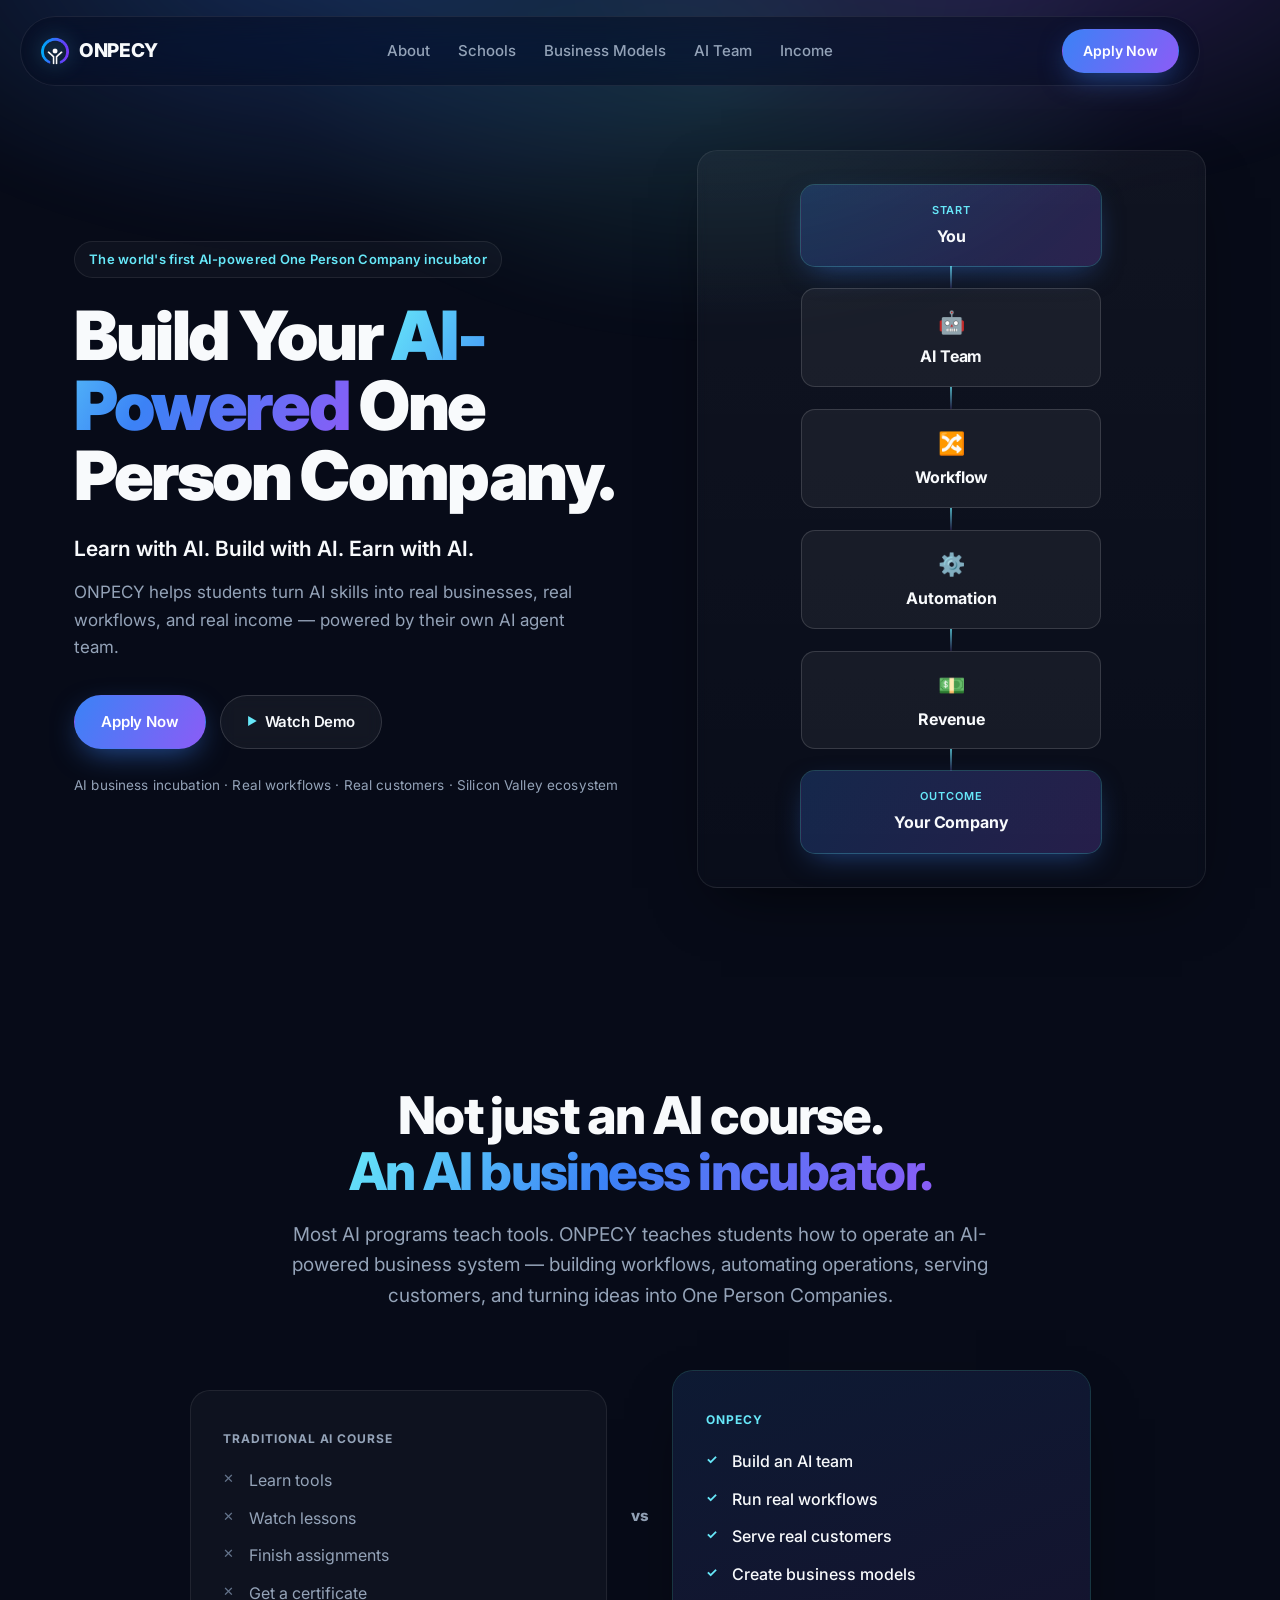
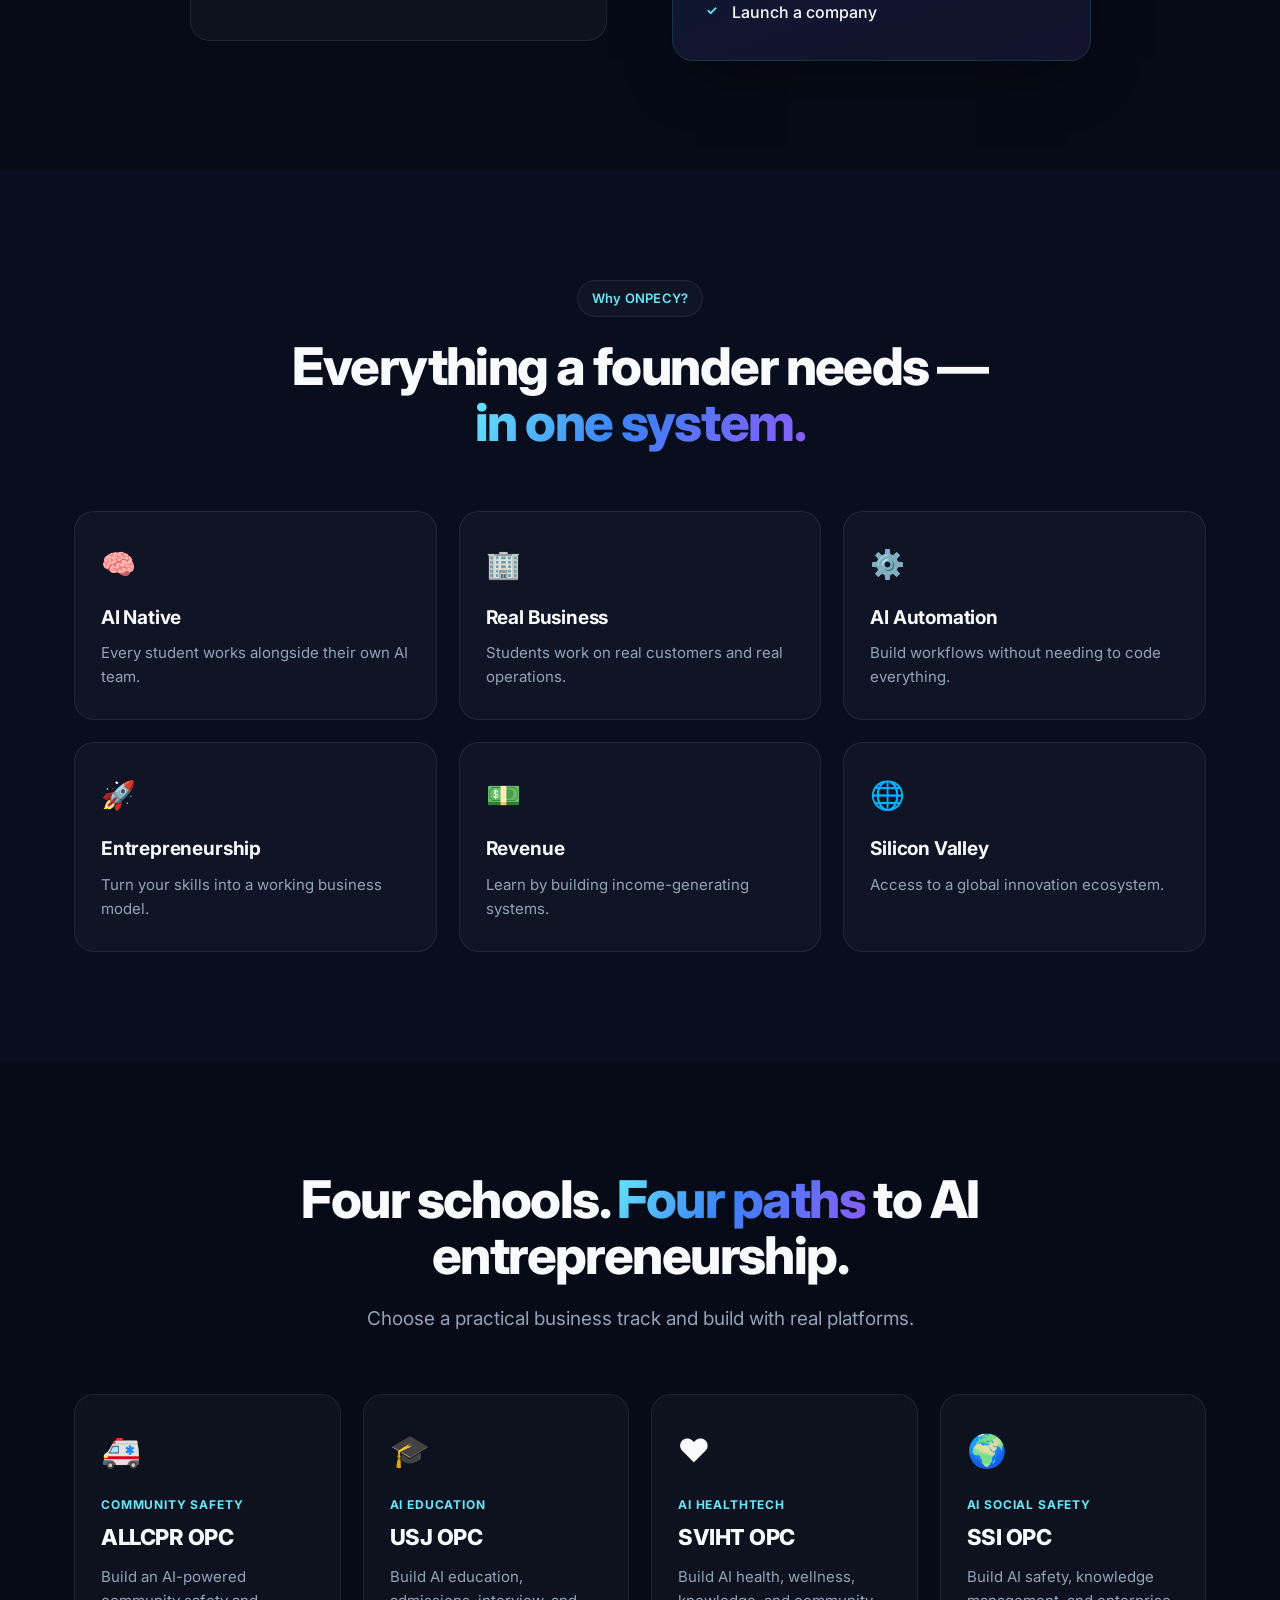
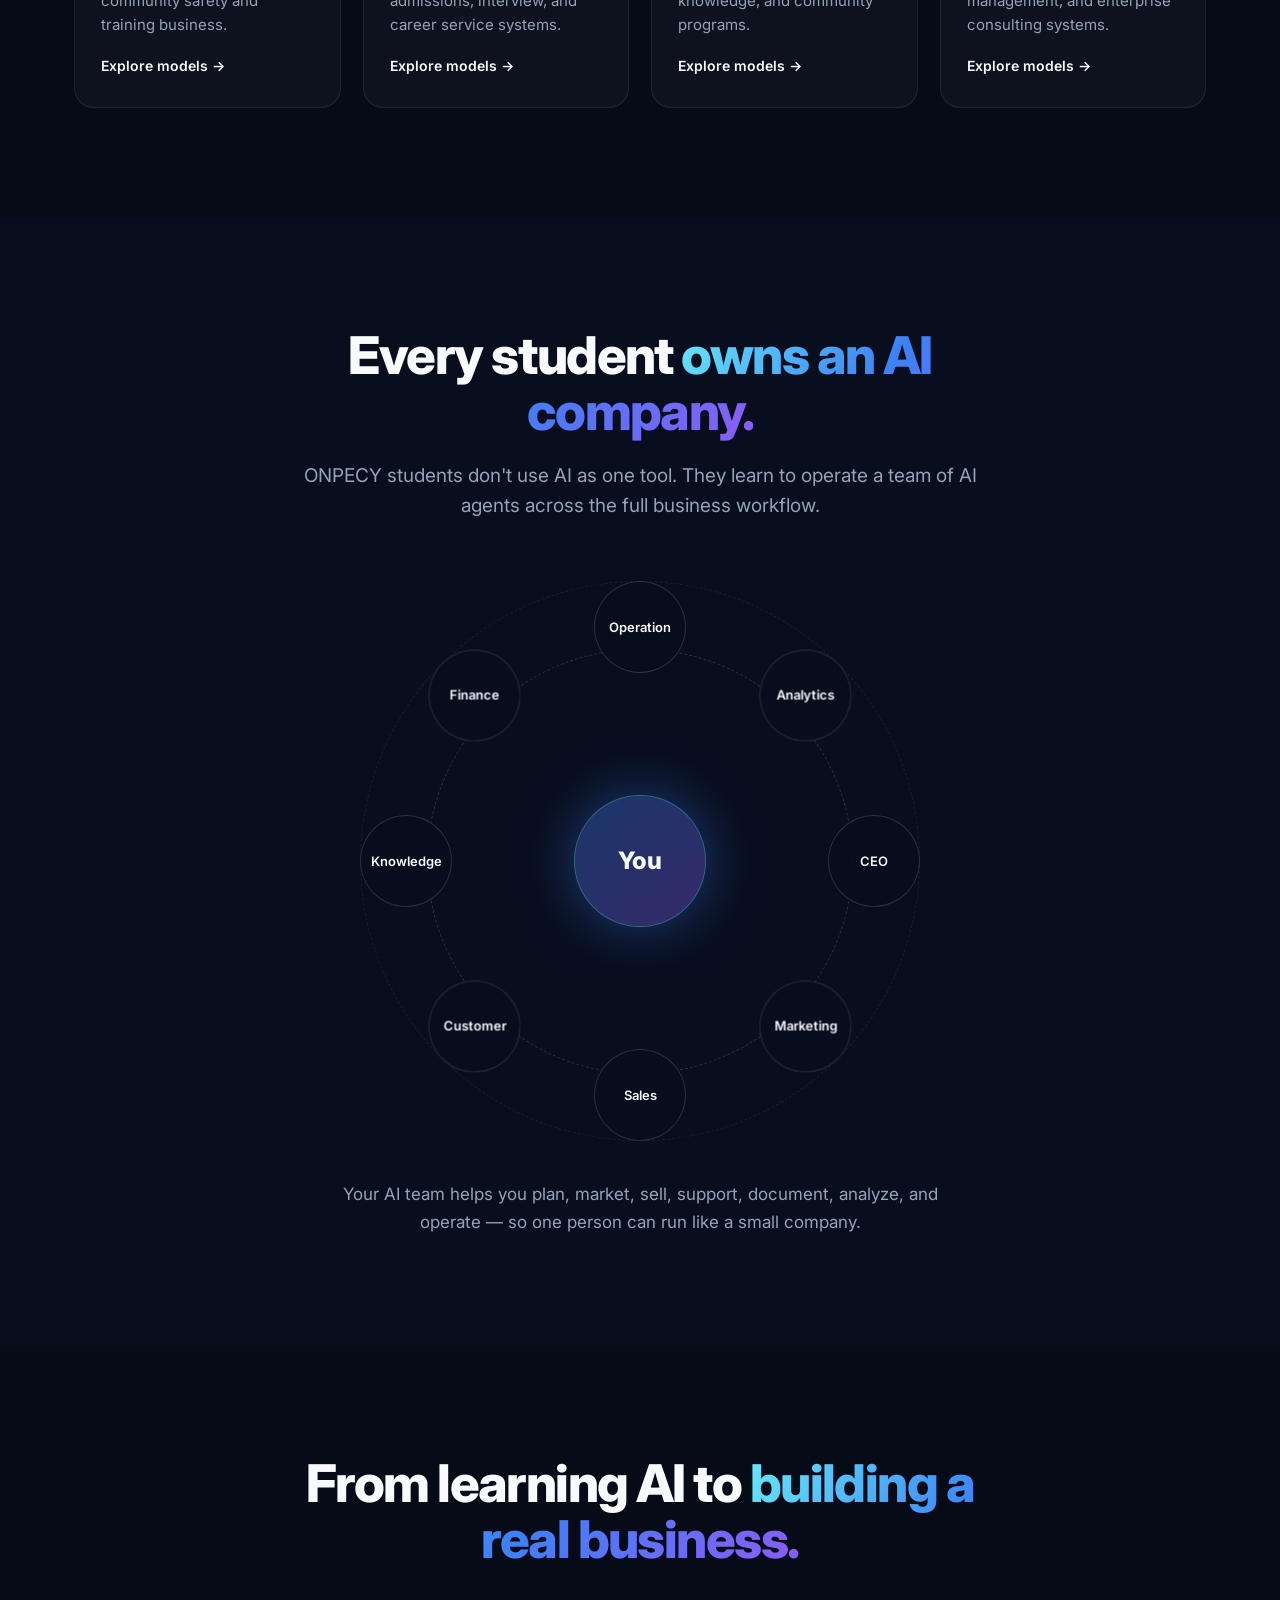
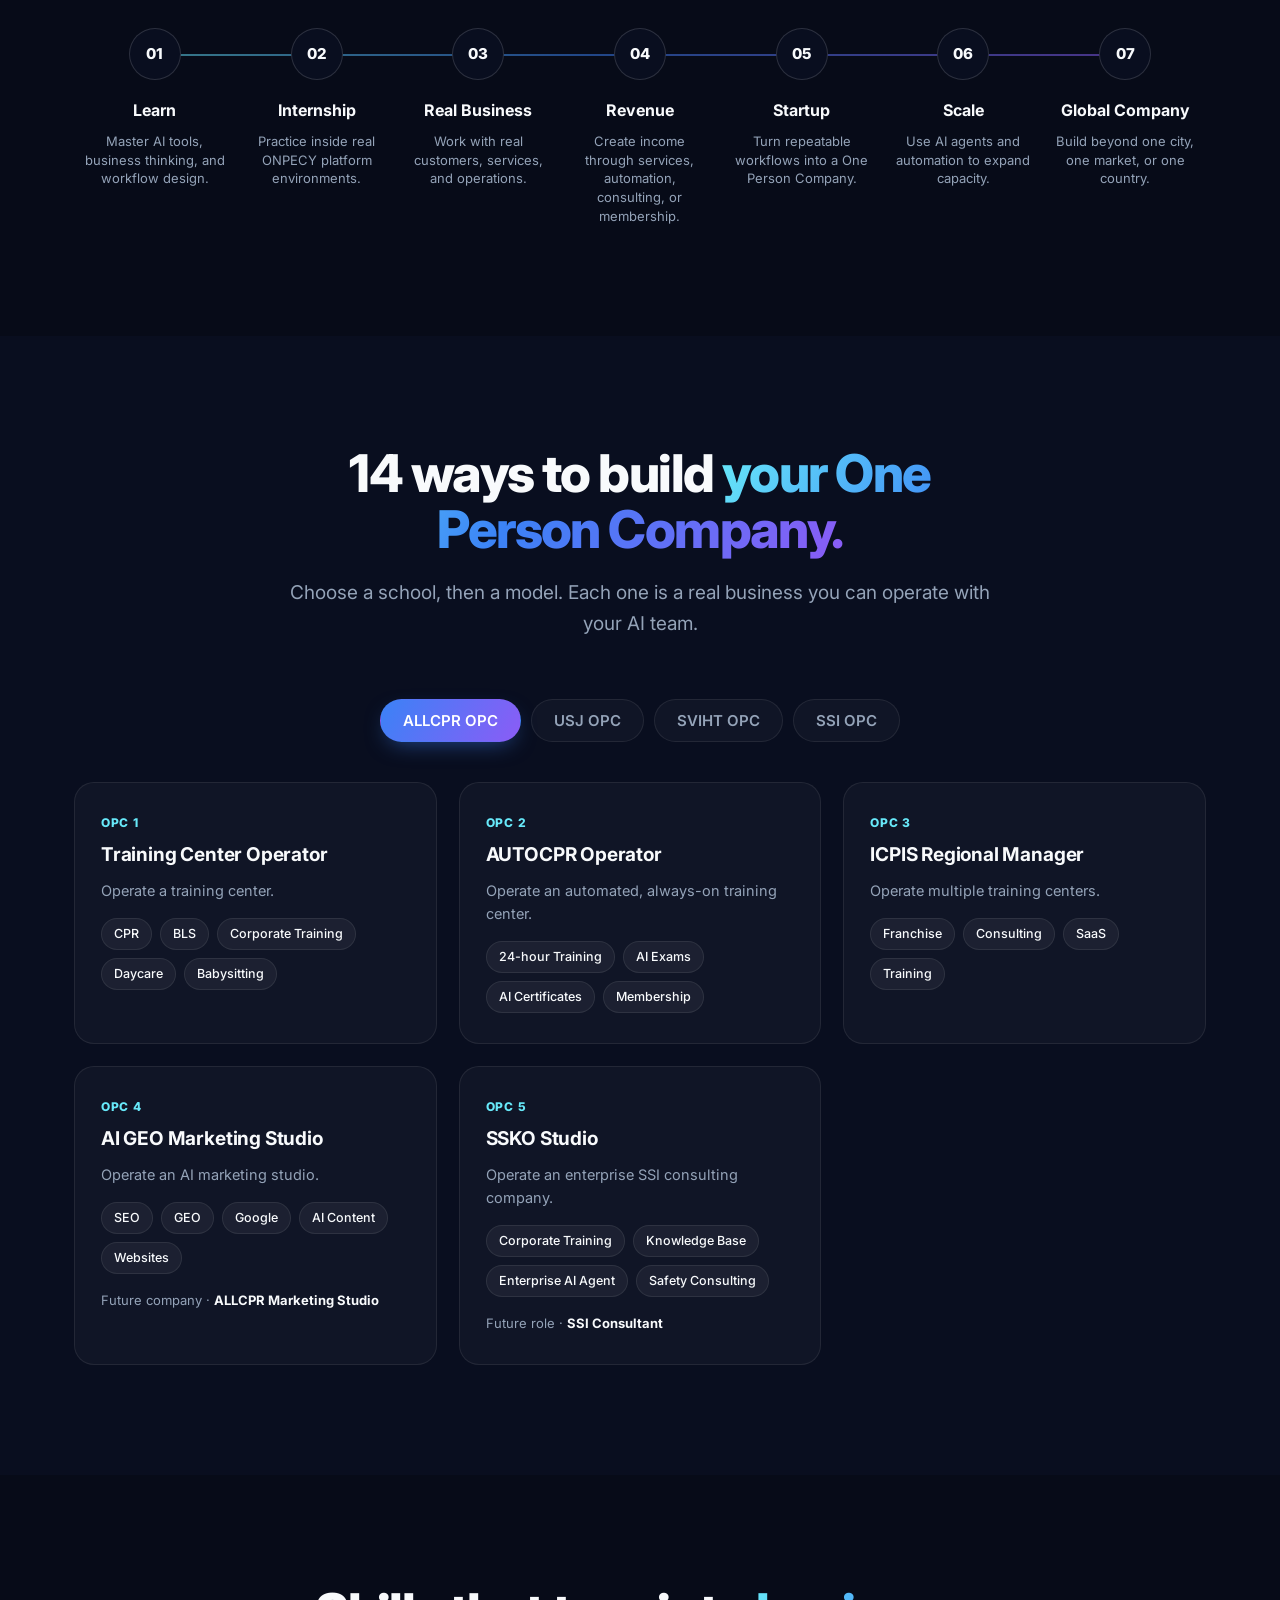
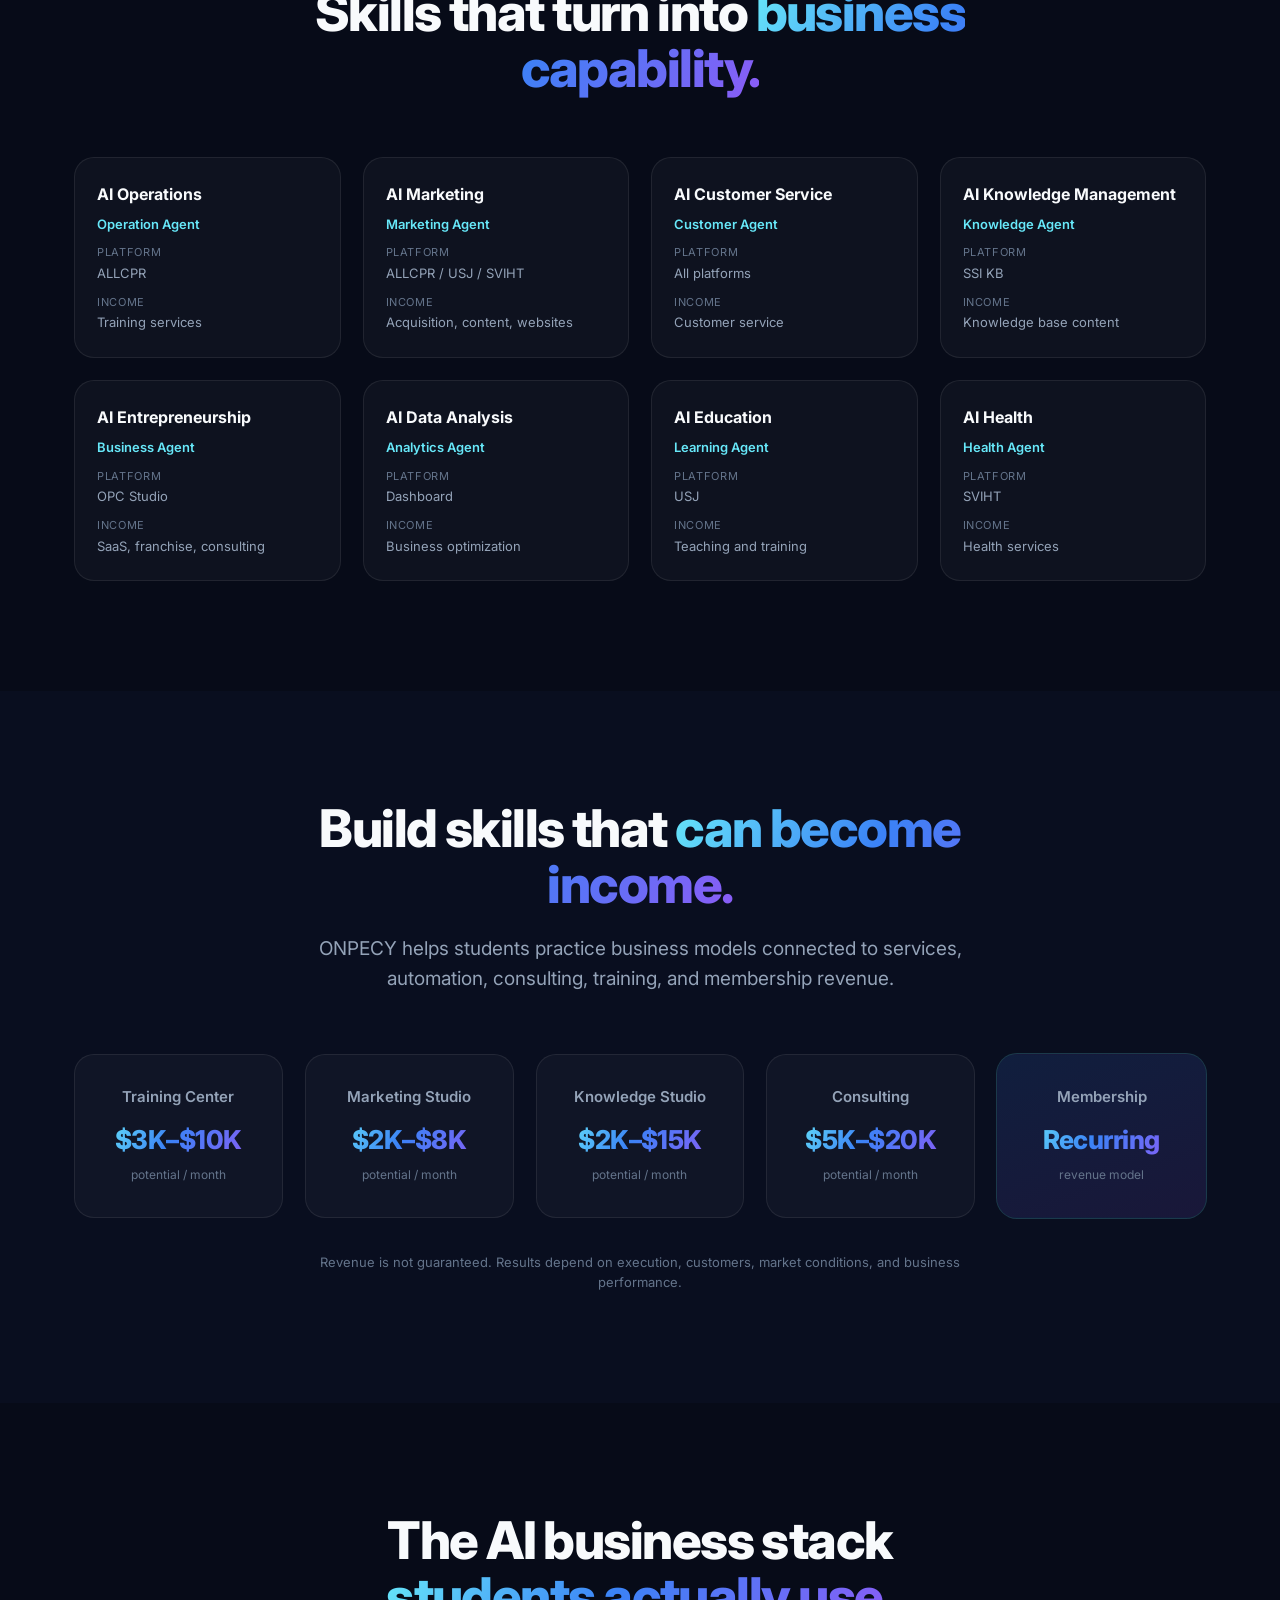
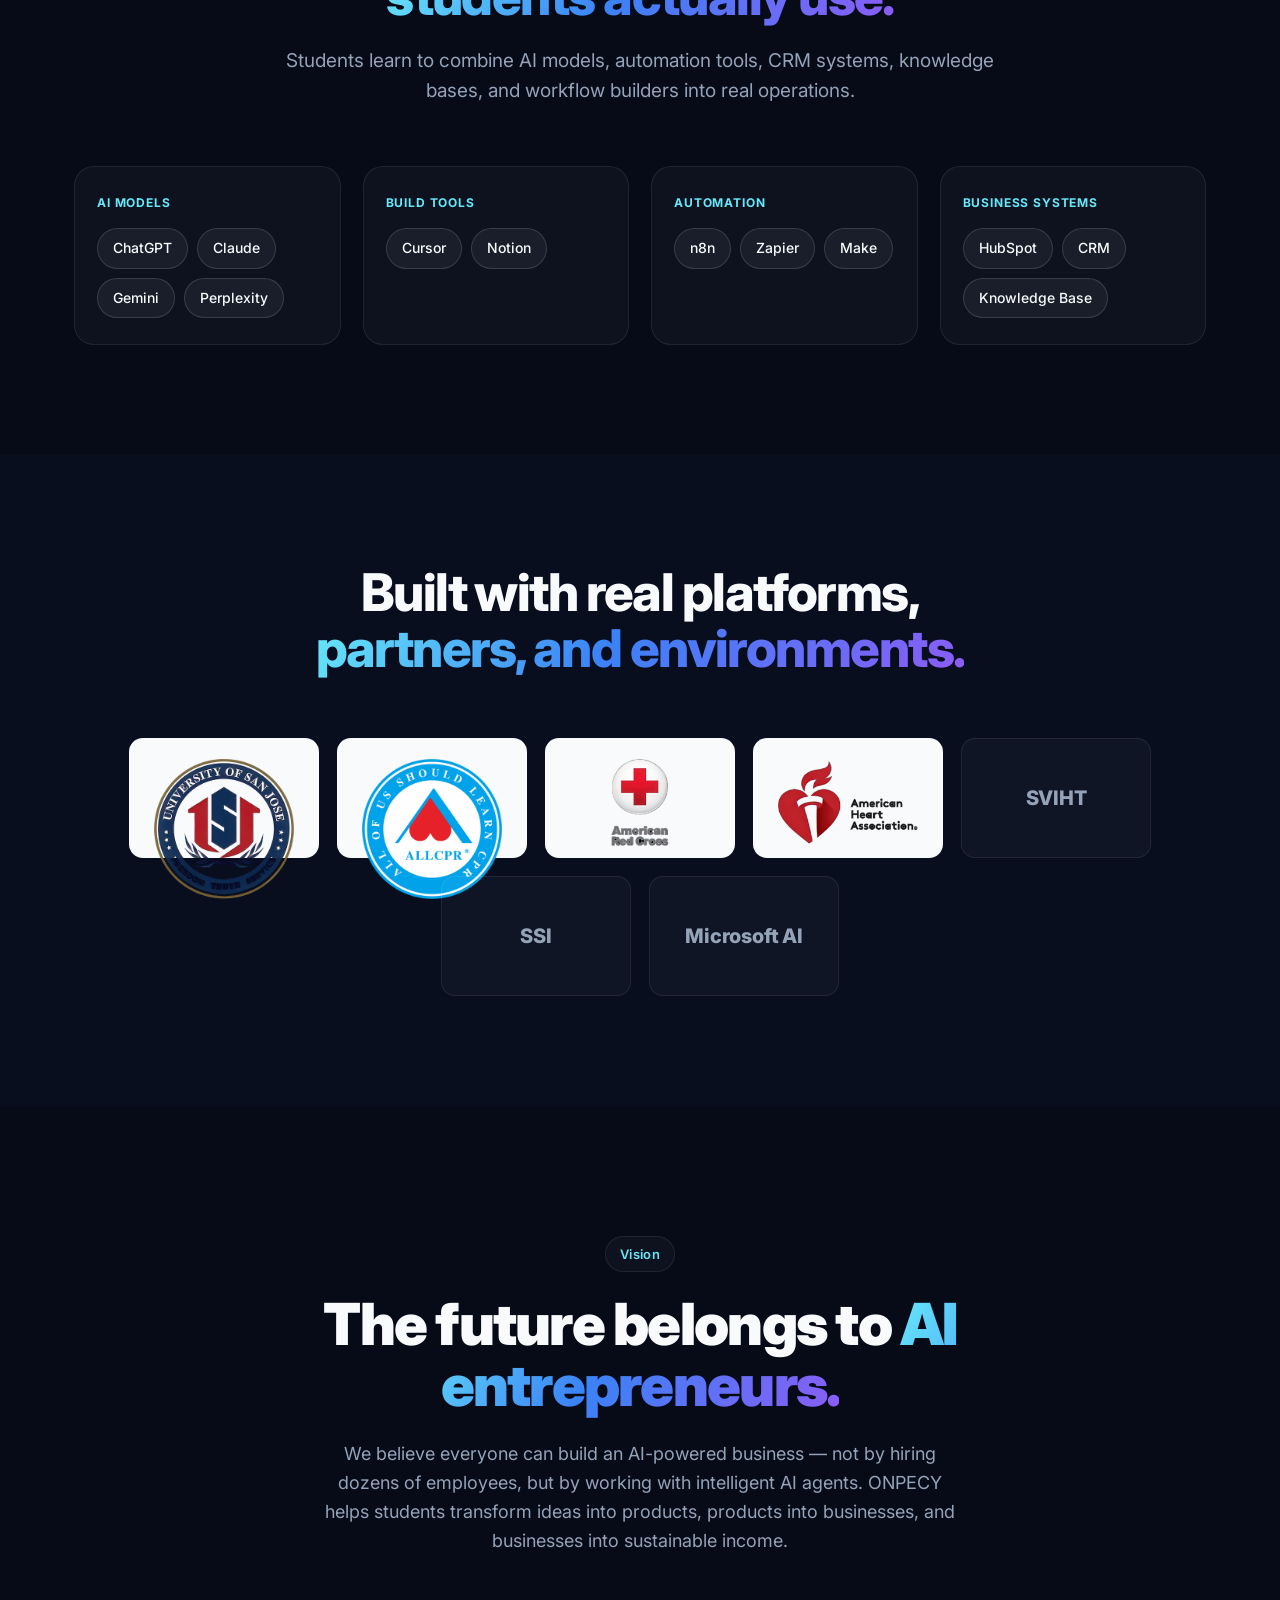
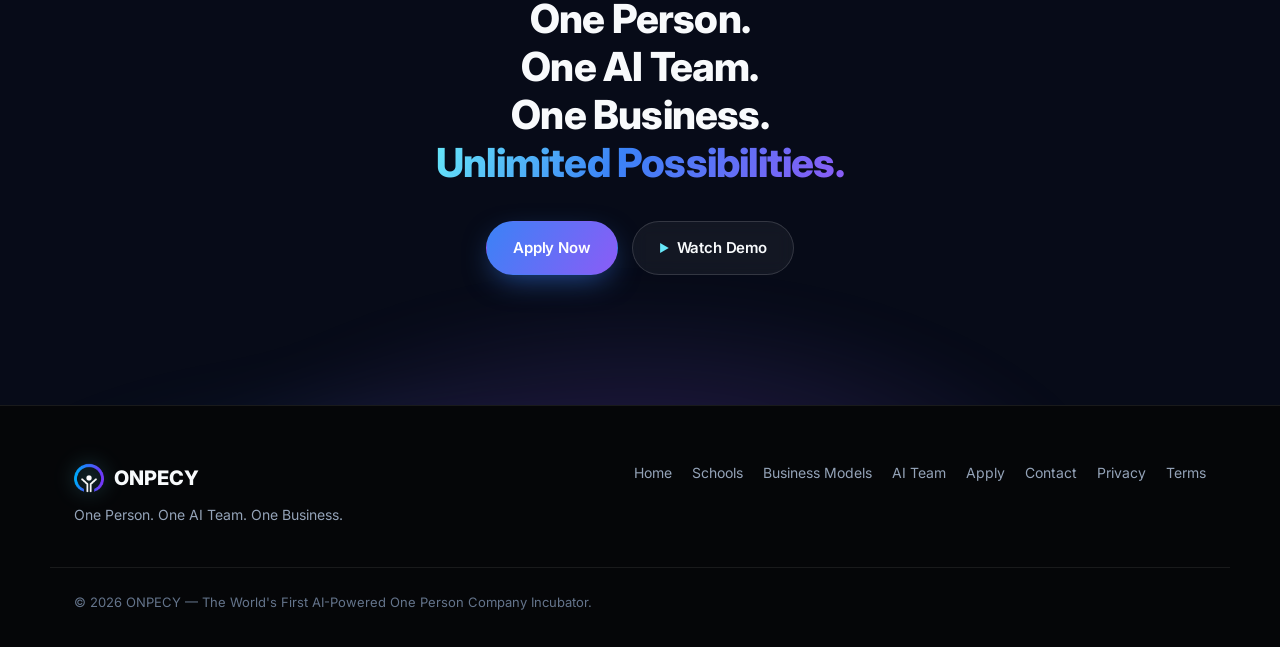
==== index.html @ 7a11f217 "ONPECY landing page — premium AI incubator site Static HTML/CSS/vanilla JS single-page site with rea" ====
<!DOCTYPE html>
<html lang="en">
<head>
  <meta charset="UTF-8" />
  <meta name="viewport" content="width=device-width, initial-scale=1.0" />
  <meta name="theme-color" content="#070B18" />
  <link rel="icon" type="image/png" href="images/favicon.png" />
  <link rel="apple-touch-icon" href="images/favicon.png" />
  <meta property="og:title" content="ONPECY — Build Your AI-Powered One Person Company" />
  <meta property="og:description" content="Turn AI skills into real workflows, real customers, and real income — powered by your own AI agent team." />
  <meta property="og:image" content="images/image.png" />
  <title>ONPECY — Build Your AI-Powered One Person Company</title>
  <meta name="description" content="ONPECY is the world's first AI-powered One Person Company incubator. Students turn AI skills into real workflows, real customers, and real income — powered by their own AI agent team." />
  <link rel="preconnect" href="https://fonts.googleapis.com" />
  <link rel="preconnect" href="https://fonts.gstatic.com" crossorigin />
  <link href="https://fonts.googleapis.com/css2?family=Inter:wght@400;500;600;700;800;900&display=swap" rel="stylesheet" />
  <link rel="stylesheet" href="styles.css" />
</head>
<body>
  <!-- ================= NAV ================= -->
  <header class="nav" id="nav">
    <div class="nav__inner">
      <a href="#hero" class="brand" aria-label="ONPECY home">
        <img class="brand__mark" src="images/onpecy-mark.png" alt="" width="28" height="28" />
        <span class="brand__name">ONPECY</span>
      </a>
      <nav class="nav__links" aria-label="Primary">
        <a href="#what">About</a>
        <a href="#schools">Schools</a>
        <a href="#models">Business Models</a>
        <a href="#ai-team">AI Team</a>
        <a href="#income">Income</a>
      </nav>
      <div class="nav__actions">
        <a href="#apply" class="btn btn--primary btn--sm">Apply Now</a>
      </div>
      <button class="nav__toggle" id="navToggle" aria-label="Toggle menu" aria-expanded="false">
        <span></span><span></span><span></span>
      </button>
    </div>
    <div class="nav__mobile" id="navMobile">
      <a href="#what">About</a>
      <a href="#schools">Schools</a>
      <a href="#models">Business Models</a>
      <a href="#ai-team">AI Team</a>
      <a href="#income">Income</a>
      <a href="#apply" class="btn btn--primary">Apply Now</a>
    </div>
  </header>

  <main>
    <!-- ================= HERO ================= -->
    <section class="hero" id="hero">
      <div class="hero__glow" aria-hidden="true"></div>
      <div class="container hero__grid">
        <div class="hero__copy reveal">
          <span class="eyebrow">The world's first AI-powered One Person Company incubator</span>
          <h1 class="hero__title">Build Your <span class="grad">AI-Powered</span> One Person Company.</h1>
          <p class="hero__lead">Learn with AI. Build with AI. Earn with AI.</p>
          <p class="hero__sub">ONPECY helps students turn AI skills into real businesses, real workflows, and real income — powered by their own AI agent team.</p>
          <div class="hero__cta">
            <a href="#apply" class="btn btn--primary">Apply Now</a>
            <a href="#demo" class="btn btn--ghost">
              <span class="play" aria-hidden="true">▶</span> Watch Demo
            </a>
          </div>
          <p class="hero__credibility">AI business incubation · Real workflows · Real customers · Silicon Valley ecosystem</p>
        </div>

        <!-- Hero flow diagram -->
        <div class="flow reveal" aria-label="From you to your company" role="img">
          <div class="flow__node flow__node--you">
            <span class="flow__tag">Start</span>
            <span class="flow__label">You</span>
          </div>
          <div class="flow__line"></div>
          <div class="flow__node"><span class="flow__ico">🤖</span><span class="flow__label">AI Team</span></div>
          <div class="flow__line"></div>
          <div class="flow__node"><span class="flow__ico">🔀</span><span class="flow__label">Workflow</span></div>
          <div class="flow__line"></div>
          <div class="flow__node"><span class="flow__ico">⚙️</span><span class="flow__label">Automation</span></div>
          <div class="flow__line"></div>
          <div class="flow__node"><span class="flow__ico">💵</span><span class="flow__label">Revenue</span></div>
          <div class="flow__line"></div>
          <div class="flow__node flow__node--company">
            <span class="flow__tag">Outcome</span>
            <span class="flow__label">Your Company</span>
          </div>
        </div>
      </div>
    </section>

    <!-- ================= WHAT IS ONPECY ================= -->
    <section class="section" id="what">
      <div class="container">
        <div class="section__head reveal">
          <h2 class="section__title">Not just an AI course.<br /><span class="grad">An AI business incubator.</span></h2>
          <p class="section__lead">Most AI programs teach tools. ONPECY teaches students how to operate an AI-powered business system — building workflows, automating operations, serving customers, and turning ideas into One Person Companies.</p>
        </div>
        <div class="compare reveal">
          <div class="compare__card compare__card--muted">
            <span class="compare__tag">Traditional AI course</span>
            <ul class="compare__list">
              <li>Learn tools</li>
              <li>Watch lessons</li>
              <li>Finish assignments</li>
              <li>Get a certificate</li>
            </ul>
          </div>
          <div class="compare__vs">vs</div>
          <div class="compare__card compare__card--hero">
            <span class="compare__tag compare__tag--hero">ONPECY</span>
            <ul class="compare__list compare__list--hero">
              <li>Build an AI team</li>
              <li>Run real workflows</li>
              <li>Serve real customers</li>
              <li>Create business models</li>
              <li>Launch a company</li>
            </ul>
          </div>
        </div>
      </div>
    </section>

    <!-- ================= WHY ONPECY ================= -->
    <section class="section section--alt" id="why">
      <div class="container">
        <div class="section__head reveal">
          <span class="eyebrow eyebrow--center">Why ONPECY?</span>
          <h2 class="section__title">Everything a founder needs — <span class="grad">in one system.</span></h2>
        </div>
        <div class="grid grid--3">
          <article class="card reveal">
            <span class="card__ico">🧠</span>
            <h3 class="card__title">AI Native</h3>
            <p class="card__text">Every student works alongside their own AI team.</p>
          </article>
          <article class="card reveal">
            <span class="card__ico">🏢</span>
            <h3 class="card__title">Real Business</h3>
            <p class="card__text">Students work on real customers and real operations.</p>
          </article>
          <article class="card reveal">
            <span class="card__ico">⚙️</span>
            <h3 class="card__title">AI Automation</h3>
            <p class="card__text">Build workflows without needing to code everything.</p>
          </article>
          <article class="card reveal">
            <span class="card__ico">🚀</span>
            <h3 class="card__title">Entrepreneurship</h3>
            <p class="card__text">Turn your skills into a working business model.</p>
          </article>
          <article class="card reveal">
            <span class="card__ico">💵</span>
            <h3 class="card__title">Revenue</h3>
            <p class="card__text">Learn by building income-generating systems.</p>
          </article>
          <article class="card reveal">
            <span class="card__ico">🌐</span>
            <h3 class="card__title">Silicon Valley</h3>
            <p class="card__text">Access to a global innovation ecosystem.</p>
          </article>
        </div>
      </div>
    </section>

    <!-- ================= FOUR OPC SCHOOLS ================= -->
    <section class="section" id="schools">
      <div class="container">
        <div class="section__head reveal">
          <h2 class="section__title">Four schools. <span class="grad">Four paths</span> to AI entrepreneurship.</h2>
          <p class="section__lead">Choose a practical business track and build with real platforms.</p>
        </div>
        <div class="grid grid--4">
          <article class="school reveal">
            <span class="school__ico">🚑</span>
            <span class="school__kicker">Community Safety</span>
            <h3 class="school__name">ALLCPR OPC</h3>
            <p class="school__text">Build an AI-powered community safety and training business.</p>
            <a href="#models" class="link">Explore models →</a>
          </article>
          <article class="school reveal">
            <span class="school__ico">🎓</span>
            <span class="school__kicker">AI Education</span>
            <h3 class="school__name">USJ OPC</h3>
            <p class="school__text">Build AI education, admissions, interview, and career service systems.</p>
            <a href="#models" class="link">Explore models →</a>
          </article>
          <article class="school reveal">
            <span class="school__ico">❤️</span>
            <span class="school__kicker">AI HealthTech</span>
            <h3 class="school__name">SVIHT OPC</h3>
            <p class="school__text">Build AI health, wellness, knowledge, and community programs.</p>
            <a href="#models" class="link">Explore models →</a>
          </article>
          <article class="school reveal">
            <span class="school__ico">🌍</span>
            <span class="school__kicker">AI Social Safety</span>
            <h3 class="school__name">SSI OPC</h3>
            <p class="school__text">Build AI safety, knowledge management, and enterprise consulting systems.</p>
            <a href="#models" class="link">Explore models →</a>
          </article>
        </div>
      </div>
    </section>

    <!-- ================= AI TEAM SYSTEM ================= -->
    <section class="section section--alt" id="ai-team">
      <div class="container">
        <div class="section__head reveal">
          <h2 class="section__title">Every student <span class="grad">owns an AI company.</span></h2>
          <p class="section__lead">ONPECY students don't use AI as one tool. They learn to operate a team of AI agents across the full business workflow.</p>
        </div>

        <div class="orbit reveal" aria-label="You at the center of an AI agent team">
          <div class="orbit__ring orbit__ring--1" aria-hidden="true"></div>
          <div class="orbit__ring orbit__ring--2" aria-hidden="true"></div>
          <div class="orbit__center">
            <span class="orbit__you">You</span>
          </div>
          <ul class="orbit__agents">
            <li style="--i:0"><span>CEO</span></li>
            <li style="--i:1"><span>Marketing</span></li>
            <li style="--i:2"><span>Sales</span></li>
            <li style="--i:3"><span>Customer</span></li>
            <li style="--i:4"><span>Knowledge</span></li>
            <li style="--i:5"><span>Finance</span></li>
            <li style="--i:6"><span>Operation</span></li>
            <li style="--i:7"><span>Analytics</span></li>
          </ul>
        </div>
        <p class="orbit__copy reveal">Your AI team helps you plan, market, sell, support, document, analyze, and operate — so one person can run like a small company.</p>
      </div>
    </section>

    <!-- ================= JOURNEY ================= -->
    <section class="section" id="journey">
      <div class="container">
        <div class="section__head reveal">
          <h2 class="section__title">From learning AI to <span class="grad">building a real business.</span></h2>
        </div>
        <ol class="timeline reveal">
          <li class="timeline__step"><span class="timeline__num">01</span><h3>Learn</h3><p>Master AI tools, business thinking, and workflow design.</p></li>
          <li class="timeline__step"><span class="timeline__num">02</span><h3>Internship</h3><p>Practice inside real ONPECY platform environments.</p></li>
          <li class="timeline__step"><span class="timeline__num">03</span><h3>Real Business</h3><p>Work with real customers, services, and operations.</p></li>
          <li class="timeline__step"><span class="timeline__num">04</span><h3>Revenue</h3><p>Create income through services, automation, consulting, or membership.</p></li>
          <li class="timeline__step"><span class="timeline__num">05</span><h3>Startup</h3><p>Turn repeatable workflows into a One Person Company.</p></li>
          <li class="timeline__step"><span class="timeline__num">06</span><h3>Scale</h3><p>Use AI agents and automation to expand capacity.</p></li>
          <li class="timeline__step"><span class="timeline__num">07</span><h3>Global Company</h3><p>Build beyond one city, one market, or one country.</p></li>
        </ol>
      </div>
    </section>

    <!-- ================= 14 OPC BUSINESS MODELS ================= -->
    <section class="section section--alt" id="models">
      <div class="container">
        <div class="section__head reveal">
          <h2 class="section__title">14 ways to build <span class="grad">your One Person Company.</span></h2>
          <p class="section__lead">Choose a school, then a model. Each one is a real business you can operate with your AI team.</p>
        </div>

        <div class="tabs reveal" role="tablist" aria-label="Business model schools">
          <button class="tab is-active" role="tab" aria-selected="true" data-tab="allcpr">ALLCPR OPC</button>
          <button class="tab" role="tab" aria-selected="false" data-tab="usj">USJ OPC</button>
          <button class="tab" role="tab" aria-selected="false" data-tab="sviht">SVIHT OPC</button>
          <button class="tab" role="tab" aria-selected="false" data-tab="ssi">SSI OPC</button>
        </div>

        <!-- ALLCPR -->
        <div class="tabpanel is-active" data-panel="allcpr" role="tabpanel">
          <div class="grid grid--3">
            <article class="model">
              <span class="model__num">OPC 1</span>
              <h3 class="model__name">Training Center Operator</h3>
              <p class="model__text">Operate a training center.</p>
              <div class="chips"><span>CPR</span><span>BLS</span><span>Corporate Training</span><span>Daycare</span><span>Babysitting</span></div>
            </article>
            <article class="model">
              <span class="model__num">OPC 2</span>
              <h3 class="model__name">AUTOCPR Operator</h3>
              <p class="model__text">Operate an automated, always-on training center.</p>
              <div class="chips"><span>24-hour Training</span><span>AI Exams</span><span>AI Certificates</span><span>Membership</span></div>
            </article>
            <article class="model">
              <span class="model__num">OPC 3</span>
              <h3 class="model__name">ICPIS Regional Manager</h3>
              <p class="model__text">Operate multiple training centers.</p>
              <div class="chips"><span>Franchise</span><span>Consulting</span><span>SaaS</span><span>Training</span></div>
            </article>
            <article class="model">
              <span class="model__num">OPC 4</span>
              <h3 class="model__name">AI GEO Marketing Studio</h3>
              <p class="model__text">Operate an AI marketing studio.</p>
              <div class="chips"><span>SEO</span><span>GEO</span><span>Google</span><span>AI Content</span><span>Websites</span></div>
              <p class="model__future">Future company · <strong>ALLCPR Marketing Studio</strong></p>
            </article>
            <article class="model">
              <span class="model__num">OPC 5</span>
              <h3 class="model__name">SSKO Studio</h3>
              <p class="model__text">Operate an enterprise SSI consulting company.</p>
              <div class="chips"><span>Corporate Training</span><span>Knowledge Base</span><span>Enterprise AI Agent</span><span>Safety Consulting</span></div>
              <p class="model__future">Future role · <strong>SSI Consultant</strong></p>
            </article>
          </div>
        </div>

        <!-- USJ -->
        <div class="tabpanel" data-panel="usj" role="tabpanel" hidden>
          <div class="grid grid--3">
            <article class="model">
              <span class="model__num">OPC 6</span>
              <h3 class="model__name">Admission Studio</h3>
              <p class="model__text">Build a global admissions service.</p>
              <div class="chips"><span>Admissions Service</span><span>Study Abroad Consulting</span><span>AI CRM</span></div>
            </article>
            <article class="model">
              <span class="model__num">OPC 7</span>
              <h3 class="model__name">Interview Studio</h3>
              <p class="model__text">Build an AI admissions interview center.</p>
              <div class="chips"><span>AI Interview</span><span>Assessment</span><span>Training</span></div>
            </article>
            <article class="model">
              <span class="model__num">OPC 8</span>
              <h3 class="model__name">Career Studio</h3>
              <p class="model__text">Build an AI career development studio.</p>
              <div class="chips"><span>Resume</span><span>LinkedIn</span><span>Career Coaching</span><span>OPT</span><span>Job Guidance</span></div>
            </article>
            <article class="model">
              <span class="model__num">OPC 9</span>
              <h3 class="model__name">AI Deployment Studio</h3>
              <p class="model__text">Forward Deploy Engineer path — deploy AI into real business.</p>
              <div class="chips"><span>Deploy AI</span><span>Workflows</span><span>Automation</span><span>Knowledge Bases</span><span>Business Processes</span></div>
              <p class="model__future">Revenue · <strong>AI Consulting · Automation · SaaS</strong></p>
            </article>
          </div>
        </div>

        <!-- SVIHT -->
        <div class="tabpanel" data-panel="sviht" role="tabpanel" hidden>
          <div class="grid grid--3">
            <article class="model">
              <span class="model__num">OPC 10</span>
              <h3 class="model__name">Gut Health Knowledge Studio</h3>
              <p class="model__text">Build a health knowledge and membership business.</p>
              <div class="chips"><span>Courses</span><span>Consulting</span><span>AI</span><span>Knowledge Base</span><span>Membership</span></div>
            </article>
            <article class="model">
              <span class="model__num">OPC 11</span>
              <h3 class="model__name">City Health Partner</h3>
              <p class="model__text">Operate a city-level health community program.</p>
              <div class="chips"><span>Community</span><span>Hospitals</span><span>Doctors</span><span>Nutrition</span><span>Lectures</span></div>
              <p class="model__future">Revenue · <strong>Membership · Consulting · Training · Community</strong></p>
            </article>
          </div>
        </div>

        <!-- SSI -->
        <div class="tabpanel" data-panel="ssi" role="tabpanel" hidden>
          <div class="grid grid--3">
            <article class="model">
              <span class="model__num">OPC 12</span>
              <h3 class="model__name">SSI Knowledge Officer</h3>
              <p class="model__text">Build and manage safety intelligence knowledge systems.</p>
              <div class="chips"><span>Knowledge Systems</span><span>Safety Intelligence</span></div>
            </article>
            <article class="model">
              <span class="model__num">OPC 13</span>
              <h3 class="model__name">SSI Knowledge Manager</h3>
              <p class="model__text">Operate SSI knowledge services and AI-supported documentation systems.</p>
              <div class="chips"><span>Knowledge Services</span><span>AI Documentation</span></div>
            </article>
            <article class="model">
              <span class="model__num">OPC 14</span>
              <h3 class="model__name">SSI Knowledge Executive Officer</h3>
              <p class="model__text">Lead enterprise-level safety, knowledge, and AI operations.</p>
              <div class="chips"><span>Enterprise Safety</span><span>Knowledge</span><span>AI Operations</span></div>
            </article>
          </div>
        </div>
      </div>
    </section>

    <!-- ================= CAPABILITY MATRIX ================= -->
    <section class="section" id="capabilities">
      <div class="container">
        <div class="section__head reveal">
          <h2 class="section__title">Skills that turn into <span class="grad">business capability.</span></h2>
        </div>
        <div class="grid grid--4 matrix reveal">
          <article class="cap"><h3>AI Operations</h3><p class="cap__agent">Operation Agent</p><p class="cap__row"><span>Platform</span> ALLCPR</p><p class="cap__row"><span>Income</span> Training services</p></article>
          <article class="cap"><h3>AI Marketing</h3><p class="cap__agent">Marketing Agent</p><p class="cap__row"><span>Platform</span> ALLCPR / USJ / SVIHT</p><p class="cap__row"><span>Income</span> Acquisition, content, websites</p></article>
          <article class="cap"><h3>AI Customer Service</h3><p class="cap__agent">Customer Agent</p><p class="cap__row"><span>Platform</span> All platforms</p><p class="cap__row"><span>Income</span> Customer service</p></article>
          <article class="cap"><h3>AI Knowledge Management</h3><p class="cap__agent">Knowledge Agent</p><p class="cap__row"><span>Platform</span> SSI KB</p><p class="cap__row"><span>Income</span> Knowledge base content</p></article>
          <article class="cap"><h3>AI Entrepreneurship</h3><p class="cap__agent">Business Agent</p><p class="cap__row"><span>Platform</span> OPC Studio</p><p class="cap__row"><span>Income</span> SaaS, franchise, consulting</p></article>
          <article class="cap"><h3>AI Data Analysis</h3><p class="cap__agent">Analytics Agent</p><p class="cap__row"><span>Platform</span> Dashboard</p><p class="cap__row"><span>Income</span> Business optimization</p></article>
          <article class="cap"><h3>AI Education</h3><p class="cap__agent">Learning Agent</p><p class="cap__row"><span>Platform</span> USJ</p><p class="cap__row"><span>Income</span> Teaching and training</p></article>
          <article class="cap"><h3>AI Health</h3><p class="cap__agent">Health Agent</p><p class="cap__row"><span>Platform</span> SVIHT</p><p class="cap__row"><span>Income</span> Health services</p></article>
        </div>
      </div>
    </section>

    <!-- ================= INCOME ================= -->
    <section class="section section--alt" id="income">
      <div class="container">
        <div class="section__head reveal">
          <h2 class="section__title">Build skills that <span class="grad">can become income.</span></h2>
          <p class="section__lead">ONPECY helps students practice business models connected to services, automation, consulting, training, and membership revenue.</p>
        </div>
        <div class="grid grid--5 reveal">
          <article class="income"><h3>Training Center</h3><p class="income__num">$3K–$10K</p><span class="income__unit">potential / month</span></article>
          <article class="income"><h3>Marketing Studio</h3><p class="income__num">$2K–$8K</p><span class="income__unit">potential / month</span></article>
          <article class="income"><h3>Knowledge Studio</h3><p class="income__num">$2K–$15K</p><span class="income__unit">potential / month</span></article>
          <article class="income"><h3>Consulting</h3><p class="income__num">$5K–$20K</p><span class="income__unit">potential / month</span></article>
          <article class="income income--accent"><h3>Membership</h3><p class="income__num">Recurring</p><span class="income__unit">revenue model</span></article>
        </div>
        <p class="disclaimer reveal">Revenue is not guaranteed. Results depend on execution, customers, market conditions, and business performance.</p>
      </div>
    </section>

    <!-- ================= AI STACK ================= -->
    <section class="section" id="stack">
      <div class="container">
        <div class="section__head reveal">
          <h2 class="section__title">The AI business stack <span class="grad">students actually use.</span></h2>
          <p class="section__lead">Students learn to combine AI models, automation tools, CRM systems, knowledge bases, and workflow builders into real operations.</p>
        </div>
        <div class="stack reveal">
          <div class="stack__group">
            <span class="stack__label">AI Models</span>
            <div class="pills"><span>ChatGPT</span><span>Claude</span><span>Gemini</span><span>Perplexity</span></div>
          </div>
          <div class="stack__group">
            <span class="stack__label">Build Tools</span>
            <div class="pills"><span>Cursor</span><span>Notion</span></div>
          </div>
          <div class="stack__group">
            <span class="stack__label">Automation</span>
            <div class="pills"><span>n8n</span><span>Zapier</span><span>Make</span></div>
          </div>
          <div class="stack__group">
            <span class="stack__label">Business Systems</span>
            <div class="pills"><span>HubSpot</span><span>CRM</span><span>Knowledge Base</span></div>
          </div>
        </div>
      </div>
    </section>

    <!-- ================= PARTNERS ================= -->
    <section class="section section--alt" id="partners">
      <div class="container">
        <div class="section__head reveal">
          <h2 class="section__title">Built with real platforms, <span class="grad">partners, and environments.</span></h2>
        </div>
        <div class="logos reveal">
          <div class="logo" title="University of San Jose"><img src="images/opt/usj.png" alt="University of San Jose (USJ)" loading="lazy" /></div>
          <div class="logo" title="ALLCPR"><img src="images/opt/allcpr.png" alt="ALLCPR" loading="lazy" /></div>
          <div class="logo" title="American Red Cross"><img src="images/opt/arc.png" alt="American Red Cross" loading="lazy" /></div>
          <div class="logo" title="American Heart Association"><img src="images/opt/aha.png" alt="American Heart Association" loading="lazy" /></div>
          <div class="logo logo--text"><span>SVIHT</span></div>
          <div class="logo logo--text"><span>SSI</span></div>
          <div class="logo logo--text"><span>Microsoft AI</span></div>
        </div>
      </div>
    </section>

    <!-- ================= VISION / CTA ================= -->
    <section class="vision" id="apply">
      <div class="vision__glow" aria-hidden="true"></div>
      <div class="container vision__inner reveal">
        <span class="eyebrow eyebrow--center">Vision</span>
        <h2 class="vision__title">The future belongs to <span class="grad">AI entrepreneurs.</span></h2>
        <p class="vision__copy">We believe everyone can build an AI-powered business — not by hiring dozens of employees, but by working with intelligent AI agents. ONPECY helps students transform ideas into products, products into businesses, and businesses into sustainable income.</p>
        <p class="vision__slogan">
          One Person.<br />
          One AI Team.<br />
          One Business.<br />
          <span class="grad">Unlimited Possibilities.</span>
        </p>
        <div class="hero__cta hero__cta--center">
          <a href="#apply" class="btn btn--primary">Apply Now</a>
          <a href="#demo" class="btn btn--ghost"><span class="play" aria-hidden="true">▶</span> Watch Demo</a>
        </div>
      </div>
    </section>
  </main>

  <!-- ================= FOOTER ================= -->
  <footer class="footer">
    <div class="container footer__inner">
      <div class="footer__brand">
        <span class="footer__brandrow">
          <img class="brand__mark" src="images/onpecy-mark.png" alt="" width="30" height="30" />
          <span class="brand__name">ONPECY</span>
        </span>
        <p class="footer__tag">One Person. One AI Team. One Business.</p>
      </div>
      <nav class="footer__nav" aria-label="Footer">
        <a href="#hero">Home</a>
        <a href="#schools">Schools</a>
        <a href="#models">Business Models</a>
        <a href="#ai-team">AI Team</a>
        <a href="#apply">Apply</a>
        <a href="#apply">Contact</a>
        <a href="#">Privacy</a>
        <a href="#">Terms</a>
      </nav>
    </div>
    <div class="container footer__legal">
      <p>© 2026 ONPECY — The World's First AI-Powered One Person Company Incubator.</p>
    </div>
  </footer>

  <script src="app.js"></script>
</body>
</html>
---- styles.css ----
/* ============================================================
   ONPECY — premium AI incubator landing
   ============================================================ */
:root {
  --bg: #070B18;
  --bg-deep: #050608;
  --bg-alt: #090E1F;
  --surface: rgba(255, 255, 255, 0.03);
  --surface-2: rgba(255, 255, 255, 0.05);
  --border: rgba(255, 255, 255, 0.08);
  --border-strong: rgba(255, 255, 255, 0.14);
  --text: #F8FAFC;
  --muted: #94A3B8;
  --blue: #3B82F6;
  --violet: #8B5CF6;
  --cyan: #67E8F9;
  --radius: 20px;
  --radius-sm: 14px;
  --maxw: 1180px;
  --grad: linear-gradient(120deg, #67E8F9 0%, #3B82F6 45%, #8B5CF6 100%);
  --shadow: 0 24px 60px -24px rgba(0, 0, 0, 0.7);
  --ease: cubic-bezier(0.22, 1, 0.36, 1);
}

* { box-sizing: border-box; margin: 0; padding: 0; }

html { scroll-behavior: smooth; scroll-padding-top: 90px; }

body {
  font-family: 'Inter', -apple-system, BlinkMacSystemFont, 'Segoe UI',
    'Noto Sans SC', Roboto, Helvetica, Arial, sans-serif;
  background: var(--bg);
  color: var(--text);
  line-height: 1.6;
  -webkit-font-smoothing: antialiased;
  overflow-x: hidden;
}

.container { width: 100%; max-width: var(--maxw); margin: 0 auto; padding: 0 24px; }

.grad {
  background: var(--grad);
  -webkit-background-clip: text;
  background-clip: text;
  -webkit-text-fill-color: transparent;
  color: transparent;
}

/* ---------- buttons ---------- */
.btn {
  display: inline-flex; align-items: center; gap: 8px;
  font-weight: 600; font-size: 15px; letter-spacing: -0.01em;
  padding: 14px 26px; border-radius: 999px;
  text-decoration: none; cursor: pointer; border: 1px solid transparent;
  transition: transform 0.25s var(--ease), box-shadow 0.25s var(--ease), background 0.25s var(--ease);
  white-space: nowrap;
}
.btn--sm { padding: 10px 20px; font-size: 14px; }
.btn--primary {
  color: #fff;
  background: linear-gradient(120deg, #3B82F6, #8B5CF6);
  box-shadow: 0 10px 30px -8px rgba(59, 130, 246, 0.6);
}
.btn--primary:hover { transform: translateY(-2px); box-shadow: 0 16px 40px -8px rgba(139, 92, 246, 0.65); }
.btn--ghost {
  color: var(--text);
  background: var(--surface-2);
  border-color: var(--border-strong);
  backdrop-filter: blur(8px);
}
.btn--ghost:hover { transform: translateY(-2px); background: rgba(255, 255, 255, 0.09); }
.play { font-size: 11px; color: var(--cyan); }

/* ---------- eyebrow / headings ---------- */
.eyebrow {
  display: inline-block;
  font-size: 13px; font-weight: 600; letter-spacing: 0.02em;
  color: var(--cyan);
  padding: 7px 14px; margin-bottom: 22px;
  border: 1px solid var(--border); border-radius: 999px;
  background: var(--surface);
}
.eyebrow--center { margin-left: auto; margin-right: auto; }

.section { padding: 110px 0; position: relative; }
.section--alt { background: var(--bg-alt); }
.section__head { max-width: 720px; margin: 0 auto 60px; text-align: center; }
.section__title { font-size: clamp(30px, 4.4vw, 52px); font-weight: 800; letter-spacing: -0.03em; line-height: 1.08; }
.section__lead { margin-top: 20px; font-size: clamp(16px, 1.6vw, 19px); color: var(--muted); }

/* ============================================================
   NAV
   ============================================================ */
.nav { position: fixed; top: 16px; left: 0; right: 0; z-index: 100; }
.nav__inner {
  max-width: var(--maxw); margin: 0 auto;
  display: flex; align-items: center; justify-content: space-between; gap: 20px;
  padding: 12px 20px; margin-left: 20px; margin-right: 20px;
  border: 1px solid var(--border);
  background: rgba(9, 14, 31, 0.6);
  backdrop-filter: blur(18px) saturate(160%);
  border-radius: 999px;
  transition: background 0.3s var(--ease), border 0.3s var(--ease);
}
.nav.scrolled .nav__inner { background: rgba(9, 14, 31, 0.85); border-color: var(--border-strong); }
.brand { display: flex; align-items: center; gap: 10px; text-decoration: none; color: var(--text); font-weight: 800; letter-spacing: -0.02em; }
.brand__mark { width: 28px; height: 28px; object-fit: contain; display: block; filter: drop-shadow(0 0 10px rgba(103, 232, 249, 0.4)); }
.brand__name { font-size: 19px; }
.nav__links { display: flex; gap: 28px; }
.nav__links a { color: var(--muted); text-decoration: none; font-size: 15px; font-weight: 500; transition: color 0.2s; }
.nav__links a:hover { color: var(--text); }
.nav__actions { display: flex; }
.nav__toggle { display: none; flex-direction: column; gap: 5px; background: none; border: 0; cursor: pointer; padding: 6px; }
.nav__toggle span { width: 22px; height: 2px; background: var(--text); border-radius: 2px; transition: 0.3s var(--ease); }
.nav__mobile { display: none; }

/* ============================================================
   HERO
   ============================================================ */
.hero { position: relative; padding: 150px 0 90px; overflow: hidden; }
.hero__glow {
  position: absolute; inset: -20% -10% auto; height: 700px;
  background: radial-gradient(50% 60% at 30% 20%, rgba(59, 130, 246, 0.28), transparent 70%),
              radial-gradient(45% 55% at 75% 15%, rgba(139, 92, 246, 0.25), transparent 70%),
              radial-gradient(40% 50% at 55% 40%, rgba(103, 232, 249, 0.14), transparent 70%);
  filter: blur(20px); animation: drift 16s ease-in-out infinite alternate; pointer-events: none;
}
@keyframes drift { from { transform: translate3d(-2%, -1%, 0) scale(1); } to { transform: translate3d(3%, 2%, 0) scale(1.08); } }

.hero__grid { display: grid; grid-template-columns: 1.05fr 0.95fr; gap: 60px; align-items: center; position: relative; }
.hero__title { font-size: clamp(38px, 5.6vw, 68px); font-weight: 900; line-height: 1.03; letter-spacing: -0.035em; }
.hero__lead { margin-top: 22px; font-size: clamp(17px, 2vw, 21px); font-weight: 600; color: var(--text); }
.hero__sub { margin-top: 14px; font-size: 17px; color: var(--muted); max-width: 520px; }
.hero__cta { margin-top: 34px; display: flex; gap: 14px; flex-wrap: wrap; }
.hero__cta--center { justify-content: center; }
.hero__credibility { margin-top: 26px; font-size: 13.5px; color: var(--muted); letter-spacing: 0.01em; }

/* hero flow diagram */
.flow {
  display: flex; flex-direction: column; align-items: center; gap: 0;
  padding: 34px 24px; border-radius: var(--radius);
  border: 1px solid var(--border);
  background: linear-gradient(180deg, rgba(255, 255, 255, 0.04), rgba(255, 255, 255, 0.01));
  box-shadow: var(--shadow);
  backdrop-filter: blur(6px);
}
.flow__node {
  width: 100%; max-width: 300px;
  display: flex; flex-direction: column; align-items: center; gap: 4px;
  padding: 16px 20px; border-radius: var(--radius-sm);
  border: 1px solid var(--border-strong);
  background: var(--surface-2);
  position: relative;
}
.flow__node--you, .flow__node--company {
  border-color: transparent;
  background: linear-gradient(120deg, rgba(59, 130, 246, 0.22), rgba(139, 92, 246, 0.22));
  box-shadow: 0 0 0 1px rgba(103, 232, 249, 0.25), 0 10px 30px -10px rgba(59, 130, 246, 0.5);
}
.flow__ico { font-size: 22px; }
.flow__label { font-weight: 700; font-size: 16px; letter-spacing: -0.01em; }
.flow__tag { font-size: 11px; text-transform: uppercase; letter-spacing: 0.08em; color: var(--cyan); font-weight: 600; }
.flow__line { width: 2px; height: 22px; background: linear-gradient(180deg, var(--cyan), rgba(139, 92, 246, 0.2)); opacity: 0.7; }

/* ============================================================
   COMPARE
   ============================================================ */
.compare { display: grid; grid-template-columns: 1fr auto 1fr; gap: 24px; align-items: center; max-width: 900px; margin: 0 auto; }
.compare__card { padding: 34px 32px; border-radius: var(--radius); border: 1px solid var(--border); background: var(--surface); }
.compare__card--hero { border-color: transparent; background: linear-gradient(160deg, rgba(59, 130, 246, 0.12), rgba(139, 92, 246, 0.1)); box-shadow: 0 0 0 1px rgba(103, 232, 249, 0.2), var(--shadow); }
.compare__tag { display: inline-block; font-size: 12px; text-transform: uppercase; letter-spacing: 0.08em; color: var(--muted); font-weight: 700; margin-bottom: 20px; }
.compare__tag--hero { color: var(--cyan); }
.compare__list { list-style: none; display: flex; flex-direction: column; gap: 12px; }
.compare__list li { color: var(--muted); padding-left: 26px; position: relative; }
.compare__list li::before { content: "✕"; position: absolute; left: 0; color: #64748b; font-size: 13px; }
.compare__list--hero li { color: var(--text); font-weight: 500; }
.compare__list--hero li::before { content: "✓"; color: var(--cyan); font-weight: 700; }
.compare__vs { font-weight: 800; color: var(--muted); font-size: 15px; }

/* ============================================================
   GRID + CARDS
   ============================================================ */
.grid { display: grid; gap: 22px; }
.grid--3 { grid-template-columns: repeat(3, 1fr); }
.grid--4 { grid-template-columns: repeat(4, 1fr); }
.grid--5 { grid-template-columns: repeat(5, 1fr); }

.card, .school, .model, .cap, .income {
  border: 1px solid var(--border);
  background: var(--surface);
  border-radius: var(--radius);
  padding: 30px 26px;
  transition: transform 0.3s var(--ease), border-color 0.3s var(--ease), background 0.3s var(--ease), box-shadow 0.3s var(--ease);
}
.card:hover, .school:hover, .model:hover, .cap:hover, .income:hover {
  transform: translateY(-5px);
  border-color: var(--border-strong);
  background: var(--surface-2);
  box-shadow: var(--shadow);
}
.card__ico { font-size: 28px; display: block; margin-bottom: 16px; }
.card__title { font-size: 19px; font-weight: 700; letter-spacing: -0.01em; }
.card__text { margin-top: 8px; color: var(--muted); font-size: 15px; }

/* schools */
.school { display: flex; flex-direction: column; }
.school__ico { font-size: 32px; margin-bottom: 18px; }
.school__kicker { font-size: 12px; text-transform: uppercase; letter-spacing: 0.07em; color: var(--cyan); font-weight: 700; }
.school__name { font-size: 22px; font-weight: 800; margin-top: 6px; letter-spacing: -0.02em; }
.school__text { margin-top: 10px; color: var(--muted); font-size: 15px; flex: 1; }
.link { margin-top: 18px; color: var(--text); text-decoration: none; font-weight: 600; font-size: 14px; transition: color 0.2s; }
.link:hover { color: var(--cyan); }

/* ============================================================
   ORBIT / AI TEAM
   ============================================================ */
.orbit { position: relative; width: min(560px, 92vw); height: min(560px, 92vw); margin: 20px auto 0; }
.orbit__ring { position: absolute; border: 1px dashed var(--border-strong); border-radius: 50%; inset: 0; }
.orbit__ring--1 { inset: 12%; animation: spin 40s linear infinite; }
.orbit__ring--2 { inset: 0; opacity: 0.5; animation: spin 60s linear infinite reverse; }
@keyframes spin { to { transform: rotate(360deg); } }
.orbit__center {
  position: absolute; top: 50%; left: 50%; transform: translate(-50%, -50%);
  width: 130px; height: 130px; border-radius: 50%;
  display: grid; place-items: center;
  background: linear-gradient(140deg, rgba(59, 130, 246, 0.35), rgba(139, 92, 246, 0.35));
  box-shadow: 0 0 0 1px rgba(103, 232, 249, 0.35), 0 0 60px -6px rgba(59, 130, 246, 0.55);
  z-index: 2;
}
.orbit__you { font-size: 24px; font-weight: 800; }
.orbit__agents { list-style: none; position: absolute; inset: 0; }
.orbit__agents li {
  position: absolute; top: 50%; left: 50%;
  width: 92px; height: 92px; margin: -46px;
  border-radius: 50%; display: grid; place-items: center; text-align: center;
  border: 1px solid var(--border-strong);
  background: rgba(9, 14, 31, 0.85);
  backdrop-filter: blur(4px);
  transform: rotate(calc(var(--i) * 45deg)) translate(calc(min(280px, 46vw) - 46px)) rotate(calc(var(--i) * -45deg));
  transition: border-color 0.3s var(--ease), transform 0.3s var(--ease);
}
.orbit__agents li span { font-size: 13px; font-weight: 600; color: var(--text); line-height: 1.2; }
.orbit__agents li:hover { border-color: var(--cyan); }
.orbit__copy { max-width: 640px; margin: 40px auto 0; text-align: center; color: var(--muted); font-size: 17px; }

/* ============================================================
   TIMELINE
   ============================================================ */
.timeline { list-style: none; display: grid; grid-template-columns: repeat(7, 1fr); gap: 0; position: relative; counter-reset: step; }
.timeline::before { content: ""; position: absolute; top: 26px; left: 6%; right: 6%; height: 2px; background: var(--grad); opacity: 0.5; }
.timeline__step { position: relative; padding: 0 10px; text-align: center; }
.timeline__num {
  display: grid; place-items: center; width: 52px; height: 52px; margin: 0 auto 18px;
  border-radius: 50%; font-weight: 800; font-size: 15px; color: var(--text);
  background: var(--bg-alt); border: 1px solid var(--border-strong); position: relative; z-index: 1;
}
.timeline__step h3 { font-size: 16px; font-weight: 700; }
.timeline__step p { margin-top: 8px; font-size: 13px; color: var(--muted); line-height: 1.45; }

/* ============================================================
   14 MODELS — tabs
   ============================================================ */
.tabs { display: flex; flex-wrap: wrap; justify-content: center; gap: 10px; margin-bottom: 40px; }
.tab {
  font-family: inherit; font-size: 15px; font-weight: 600; color: var(--muted);
  padding: 11px 22px; border-radius: 999px; cursor: pointer;
  border: 1px solid var(--border); background: var(--surface);
  transition: color 0.25s, background 0.25s, border 0.25s;
}
.tab:hover { color: var(--text); }
.tab.is-active { color: #fff; background: linear-gradient(120deg, #3B82F6, #8B5CF6); border-color: transparent; box-shadow: 0 8px 22px -8px rgba(59, 130, 246, 0.55); }
.tabpanel { display: none; animation: fadeUp 0.5s var(--ease); }
.tabpanel.is-active { display: block; }

.model { display: flex; flex-direction: column; }
.model__num { font-size: 12px; font-weight: 800; letter-spacing: 0.06em; color: var(--cyan); }
.model__name { font-size: 19px; font-weight: 700; margin-top: 8px; letter-spacing: -0.01em; }
.model__text { margin-top: 8px; color: var(--muted); font-size: 14.5px; }
.chips { display: flex; flex-wrap: wrap; gap: 8px; margin-top: 16px; }
.chips span {
  font-size: 12.5px; font-weight: 500; color: var(--text);
  padding: 5px 12px; border-radius: 999px;
  border: 1px solid var(--border); background: var(--surface-2);
}
.model__future { margin-top: 16px; font-size: 13px; color: var(--muted); }
.model__future strong { color: var(--text); }

/* ============================================================
   CAPABILITY MATRIX
   ============================================================ */
.matrix .cap { padding: 24px 22px; }
.cap h3 { font-size: 16px; font-weight: 700; }
.cap__agent { margin-top: 6px; font-size: 13px; font-weight: 600; color: var(--cyan); }
.cap__row { margin-top: 10px; font-size: 13px; color: var(--muted); }
.cap__row span { display: block; font-size: 11px; text-transform: uppercase; letter-spacing: 0.06em; color: #64748b; margin-bottom: 1px; }

/* ============================================================
   INCOME
   ============================================================ */
.income { text-align: center; }
.income h3 { font-size: 15px; font-weight: 600; color: var(--muted); }
.income__num { font-size: 26px; font-weight: 800; margin-top: 10px; letter-spacing: -0.02em; background: var(--grad); -webkit-background-clip: text; background-clip: text; -webkit-text-fill-color: transparent; }
.income__unit { font-size: 12px; color: #64748b; }
.income--accent { border-color: transparent; background: linear-gradient(160deg, rgba(59, 130, 246, 0.14), rgba(139, 92, 246, 0.12)); box-shadow: 0 0 0 1px rgba(103, 232, 249, 0.2); }
.disclaimer { margin-top: 34px; text-align: center; font-size: 13px; color: #64748b; max-width: 640px; margin-left: auto; margin-right: auto; }

/* ============================================================
   STACK
   ============================================================ */
.stack { display: grid; grid-template-columns: repeat(4, 1fr); gap: 22px; }
.stack__group { border: 1px solid var(--border); background: var(--surface); border-radius: var(--radius); padding: 26px 22px; }
.stack__label { display: block; font-size: 12px; text-transform: uppercase; letter-spacing: 0.07em; color: var(--cyan); font-weight: 700; margin-bottom: 16px; }
.pills { display: flex; flex-wrap: wrap; gap: 9px; }
.pills span { font-size: 14px; font-weight: 500; padding: 8px 15px; border-radius: 999px; border: 1px solid var(--border-strong); background: var(--surface-2); }

/* ============================================================
   PARTNERS
   ============================================================ */
.logos { display: flex; flex-wrap: wrap; justify-content: center; gap: 18px; }
.logo {
  display: grid; place-items: center;
  width: 190px; height: 120px; padding: 20px 24px;
  border-radius: var(--radius-sm); border: 1px solid var(--border);
  background: #F8FAFC;
  transition: transform 0.3s var(--ease), box-shadow 0.3s var(--ease);
}
.logo:hover { transform: translateY(-4px); box-shadow: var(--shadow); }
.logo img { max-width: 100%; max-height: 100%; object-fit: contain; }
.logo--text { background: var(--surface); border-color: var(--border); }
.logo--text span { font-size: 20px; font-weight: 800; letter-spacing: -0.01em; color: var(--muted); }
.logo--text:hover span { color: var(--text); }

/* ============================================================
   VISION
   ============================================================ */
.vision { position: relative; padding: 130px 0; text-align: center; overflow: hidden; }
.vision__glow {
  position: absolute; inset: auto -10% -30%; height: 620px;
  background: radial-gradient(45% 60% at 50% 80%, rgba(139, 92, 246, 0.28), transparent 70%),
              radial-gradient(40% 55% at 30% 90%, rgba(59, 130, 246, 0.22), transparent 70%);
  filter: blur(24px); pointer-events: none;
}
.vision__inner { position: relative; max-width: 780px; }
.vision__title { font-size: clamp(32px, 5vw, 58px); font-weight: 900; letter-spacing: -0.03em; line-height: 1.05; }
.vision__copy { margin: 24px auto 0; font-size: 18px; color: var(--muted); max-width: 640px; }
.vision__slogan { margin: 40px 0 34px; font-size: clamp(26px, 4vw, 40px); font-weight: 800; line-height: 1.2; letter-spacing: -0.02em; }

/* ============================================================
   FOOTER
   ============================================================ */
.footer { border-top: 1px solid var(--border); padding: 56px 0 34px; background: var(--bg-deep); }
.footer__inner { display: flex; justify-content: space-between; align-items: flex-start; gap: 30px; flex-wrap: wrap; }
.footer__brand { display: flex; flex-direction: column; gap: 4px; }
.footer__brandrow { display: flex; align-items: center; gap: 10px; }
.footer__brand .brand__mark { width: 30px; height: 30px; object-fit: contain; }
.footer__brand .brand__name { font-size: 20px; font-weight: 800; }
.footer__tag { color: var(--muted); font-size: 14px; margin-top: 6px; }
.footer__nav { display: flex; flex-wrap: wrap; gap: 20px; }
.footer__nav a { color: var(--muted); text-decoration: none; font-size: 14px; transition: color 0.2s; }
.footer__nav a:hover { color: var(--text); }
.footer__legal { margin-top: 40px; padding-top: 24px; border-top: 1px solid var(--border); }
.footer__legal p { color: #64748b; font-size: 13px; }

/* ============================================================
   REVEAL ANIMATION
   ============================================================ */
.reveal { opacity: 0; transform: translateY(24px); transition: opacity 0.7s var(--ease), transform 0.7s var(--ease); }
.reveal.in { opacity: 1; transform: none; }
@keyframes fadeUp { from { opacity: 0; transform: translateY(14px); } to { opacity: 1; transform: none; } }

/* ============================================================
   RESPONSIVE
   ============================================================ */
@media (max-width: 980px) {
  .hero__grid { grid-template-columns: 1fr; gap: 40px; }
  .flow { max-width: 420px; margin: 0 auto; }
  .grid--4, .grid--5 { grid-template-columns: repeat(2, 1fr); }
  .stack { grid-template-columns: repeat(2, 1fr); }
  .timeline { grid-template-columns: 1fr; gap: 0; }
  .timeline::before { top: 0; bottom: 0; left: 25px; right: auto; width: 2px; height: auto; }
  .timeline__step { display: grid; grid-template-columns: 52px 1fr; gap: 18px; text-align: left; padding: 0 0 30px; }
  .timeline__num { margin: 0; }
}

@media (max-width: 720px) {
  .section { padding: 78px 0; }
  .nav__links, .nav__actions { display: none; }
  .nav__toggle { display: flex; }
  .nav__inner { margin-left: 14px; margin-right: 14px; }
  .nav__mobile {
    display: none; flex-direction: column; gap: 6px;
    margin: 10px 14px 0; padding: 16px;
    border: 1px solid var(--border); border-radius: var(--radius);
    background: rgba(9, 14, 31, 0.95); backdrop-filter: blur(18px);
  }
  .nav__mobile.open { display: flex; }
  .nav__mobile a { color: var(--muted); text-decoration: none; padding: 8px 4px; font-weight: 500; }
  .nav__mobile .btn { margin-top: 6px; justify-content: center; }
  .nav.menu-open .nav__toggle span:nth-child(1) { transform: translateY(7px) rotate(45deg); }
  .nav.menu-open .nav__toggle span:nth-child(2) { opacity: 0; }
  .nav.menu-open .nav__toggle span:nth-child(3) { transform: translateY(-7px) rotate(-45deg); }

  .compare { grid-template-columns: 1fr; }
  .compare__vs { margin: 0 auto; }
  .grid--3, .grid--4, .grid--5 { grid-template-columns: 1fr; }
  .stack { grid-template-columns: 1fr; }
  .hero { padding: 128px 0 70px; }
  .orbit__agents li { width: 74px; height: 74px; margin: -37px; transform: rotate(calc(var(--i) * 45deg)) translate(calc(44vw - 37px)) rotate(calc(var(--i) * -45deg)); }
  .orbit__agents li span { font-size: 11px; }
  .orbit__center { width: 100px; height: 100px; }
  .orbit__you { font-size: 19px; }
}

/* ============================================================
   REDUCED MOTION
   ============================================================ */
@media (prefers-reduced-motion: reduce) {
  html { scroll-behavior: auto; }
  *, *::before, *::after { animation-duration: 0.001ms !important; animation-iteration-count: 1 !important; transition-duration: 0.001ms !important; }
  .reveal { opacity: 1; transform: none; }
  .hero__glow, .orbit__ring { animation: none; }
}
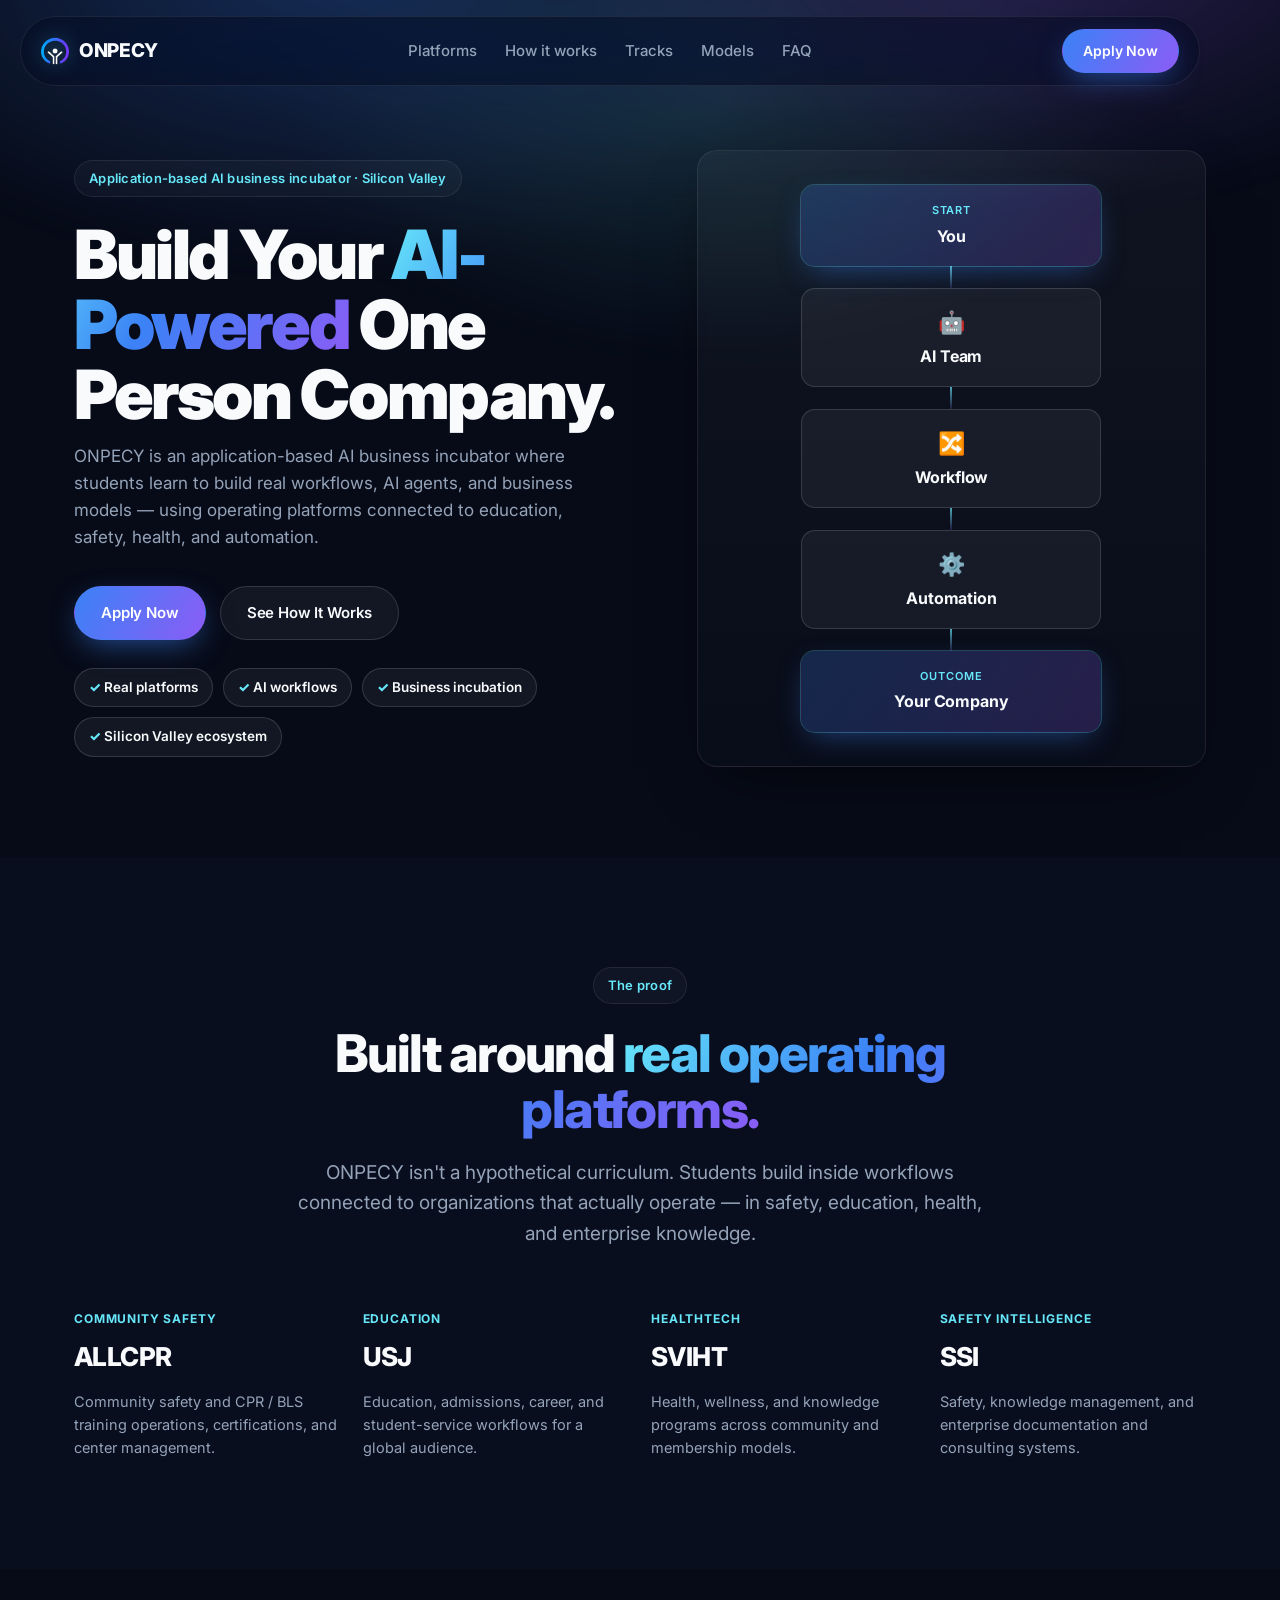
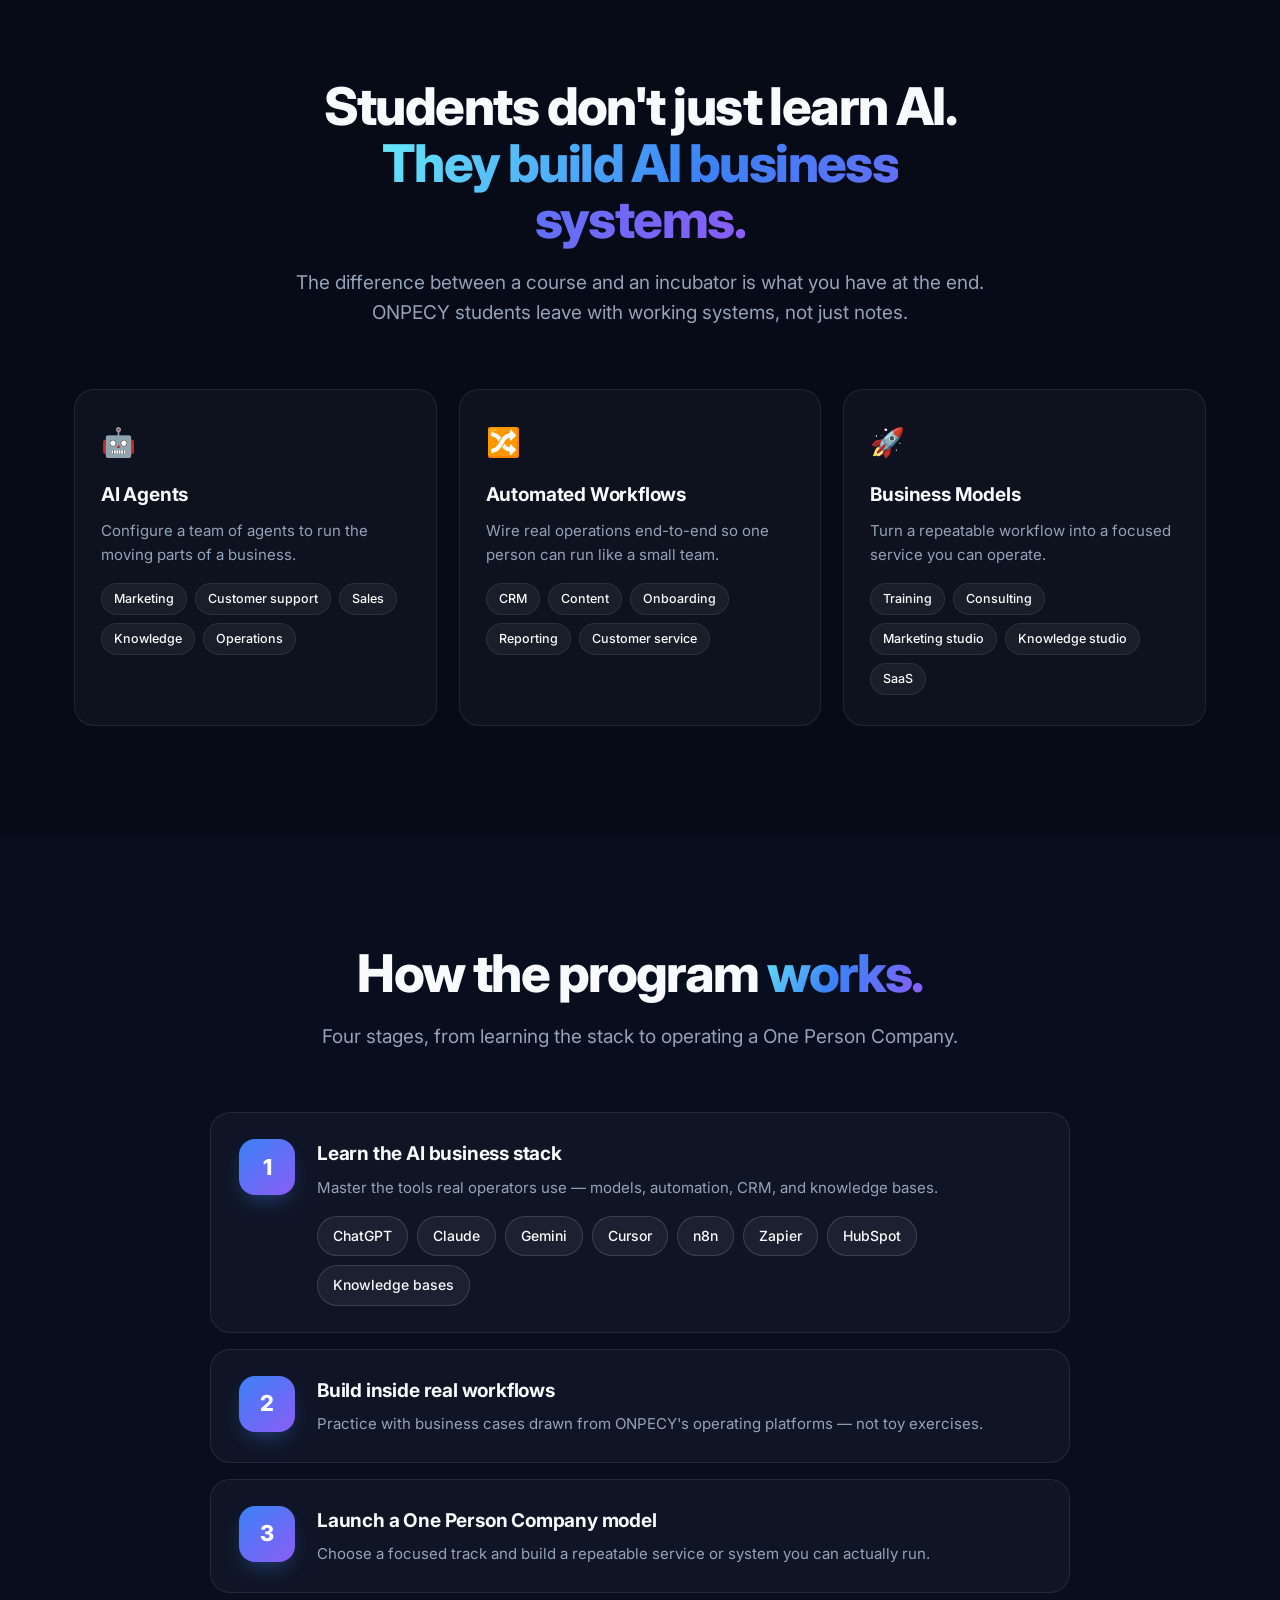
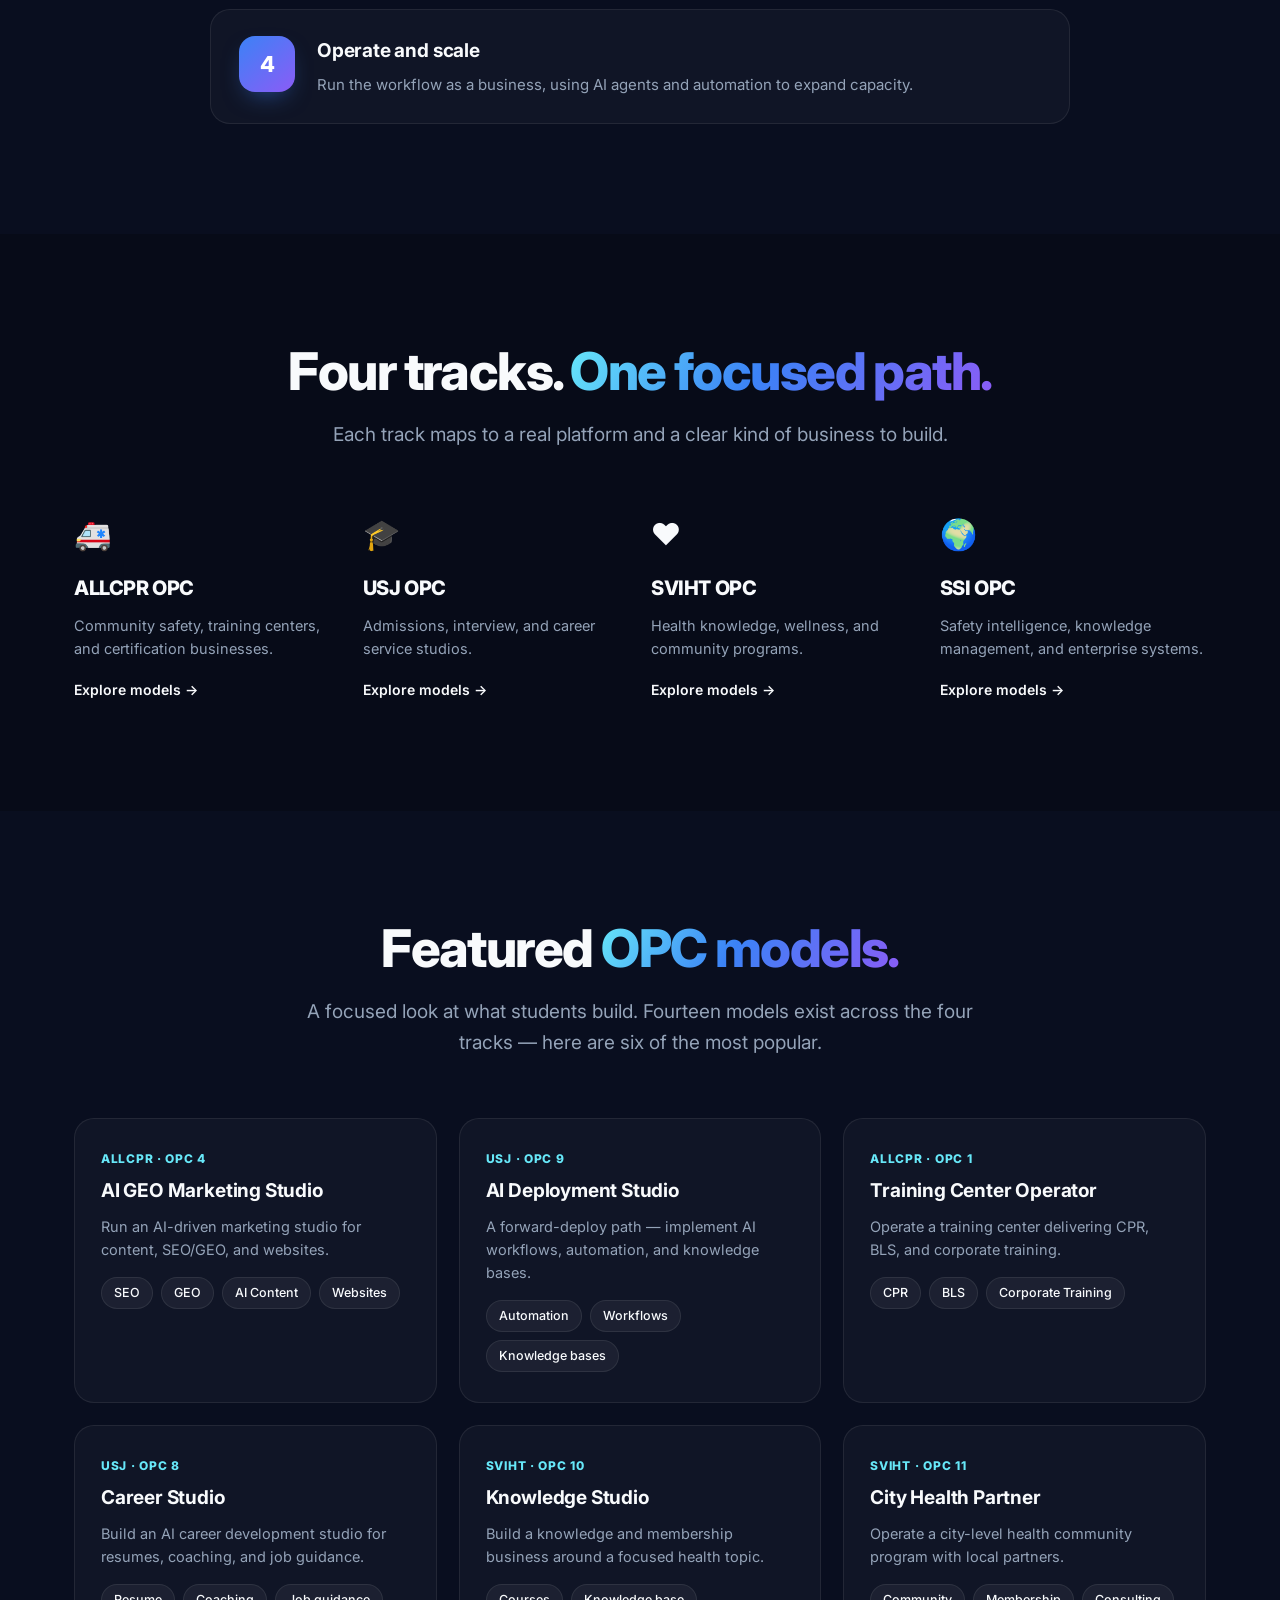
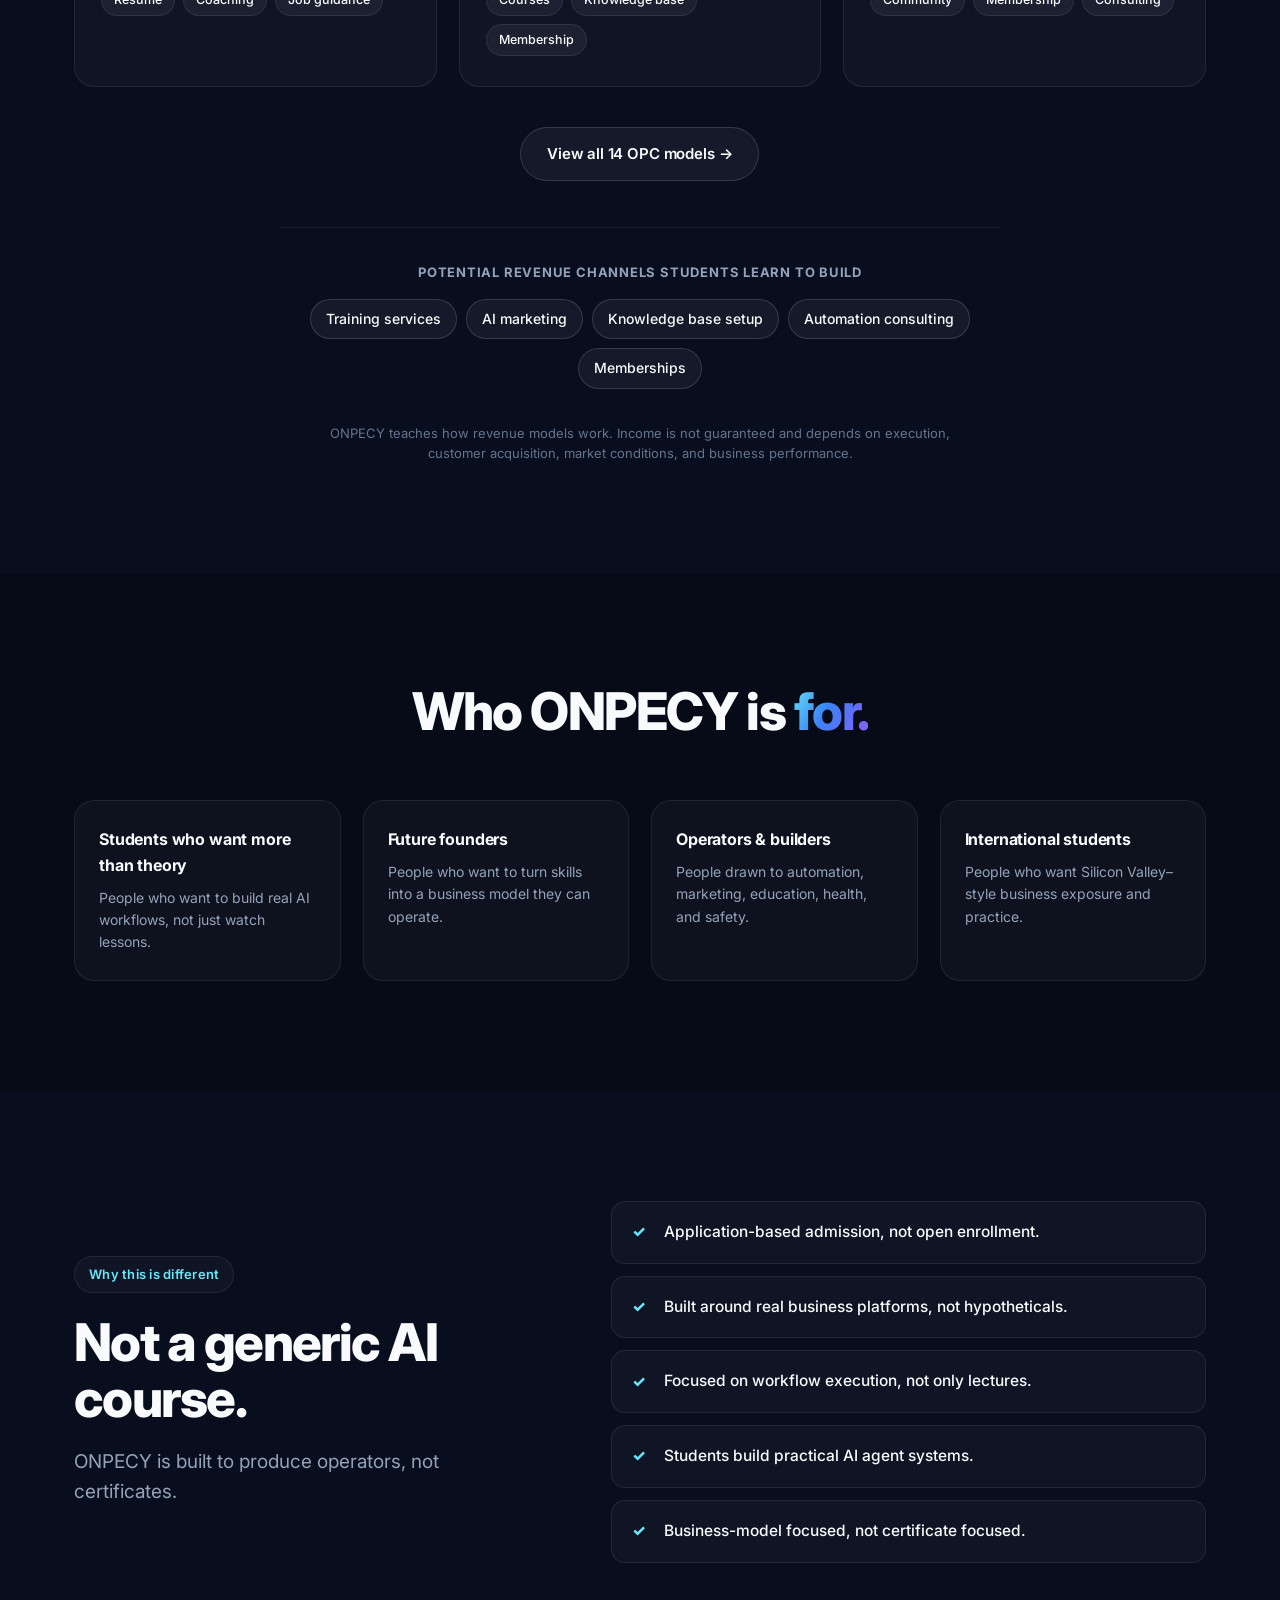
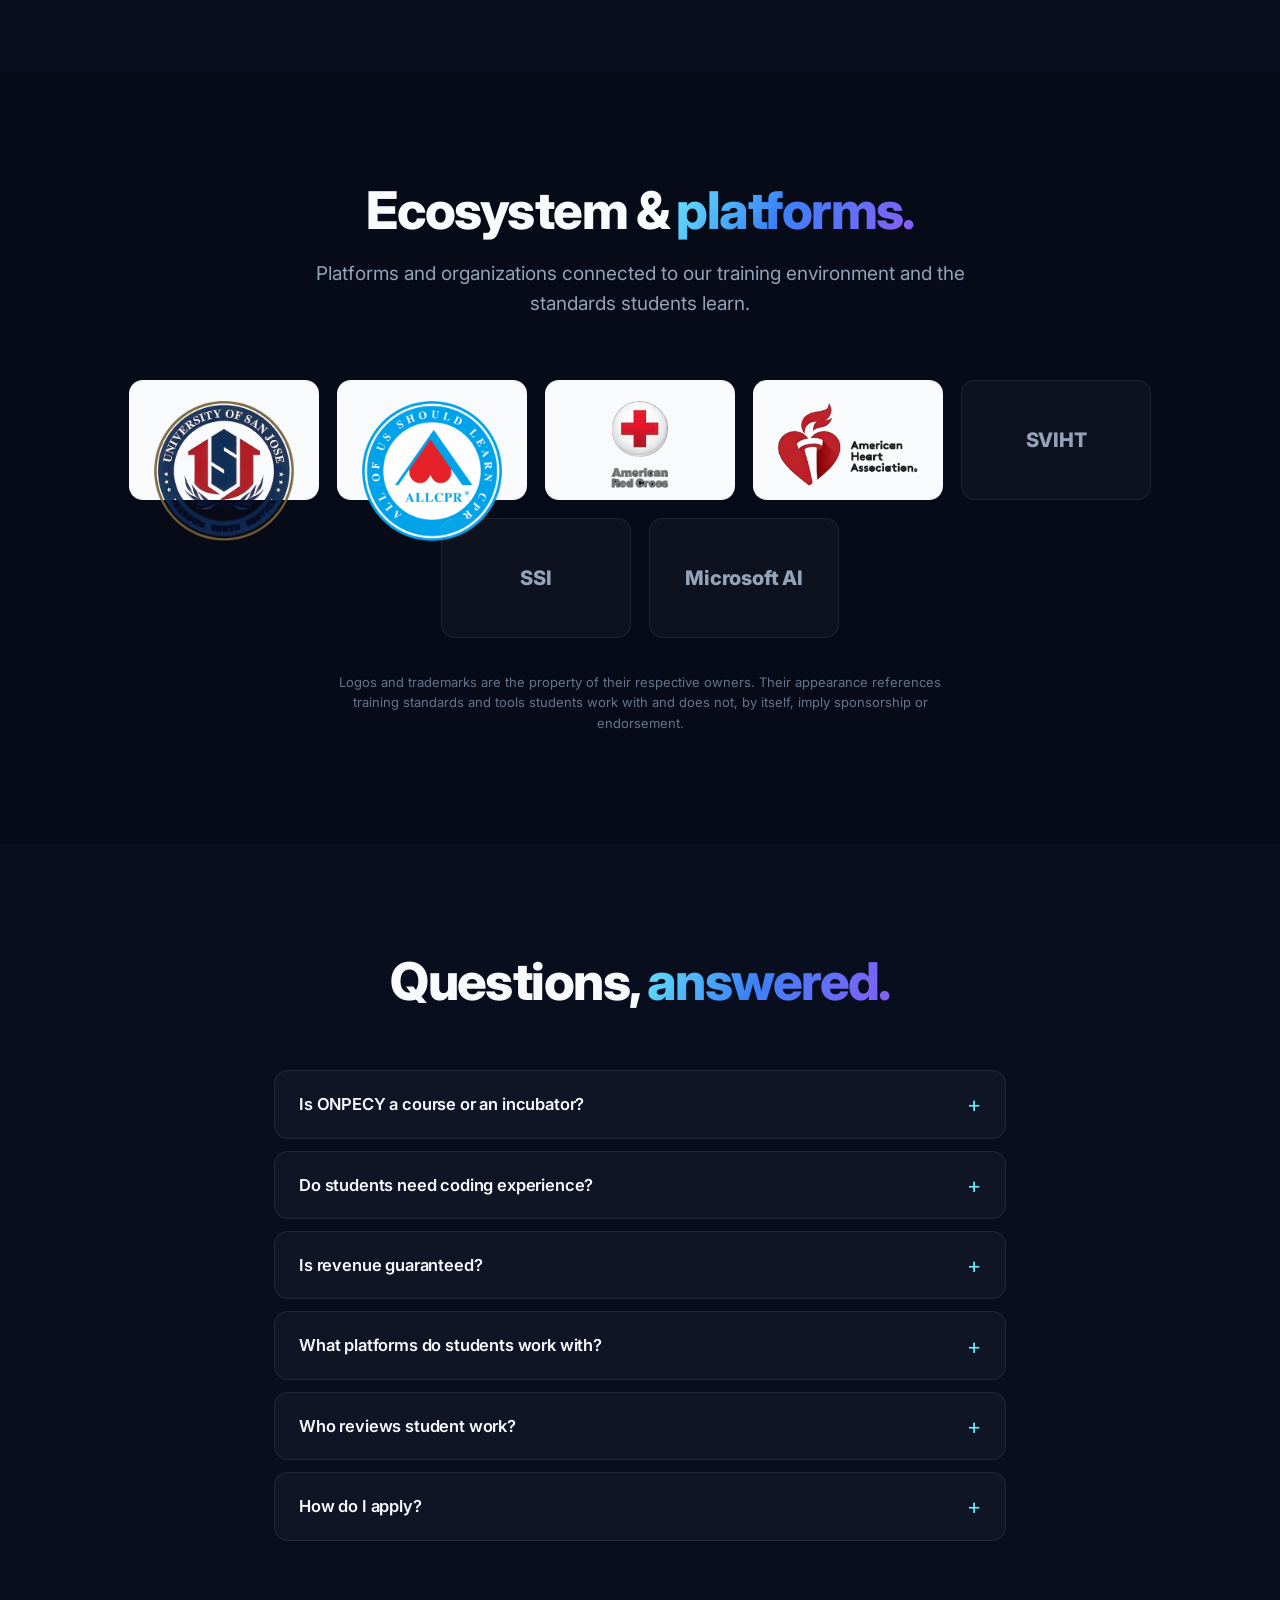
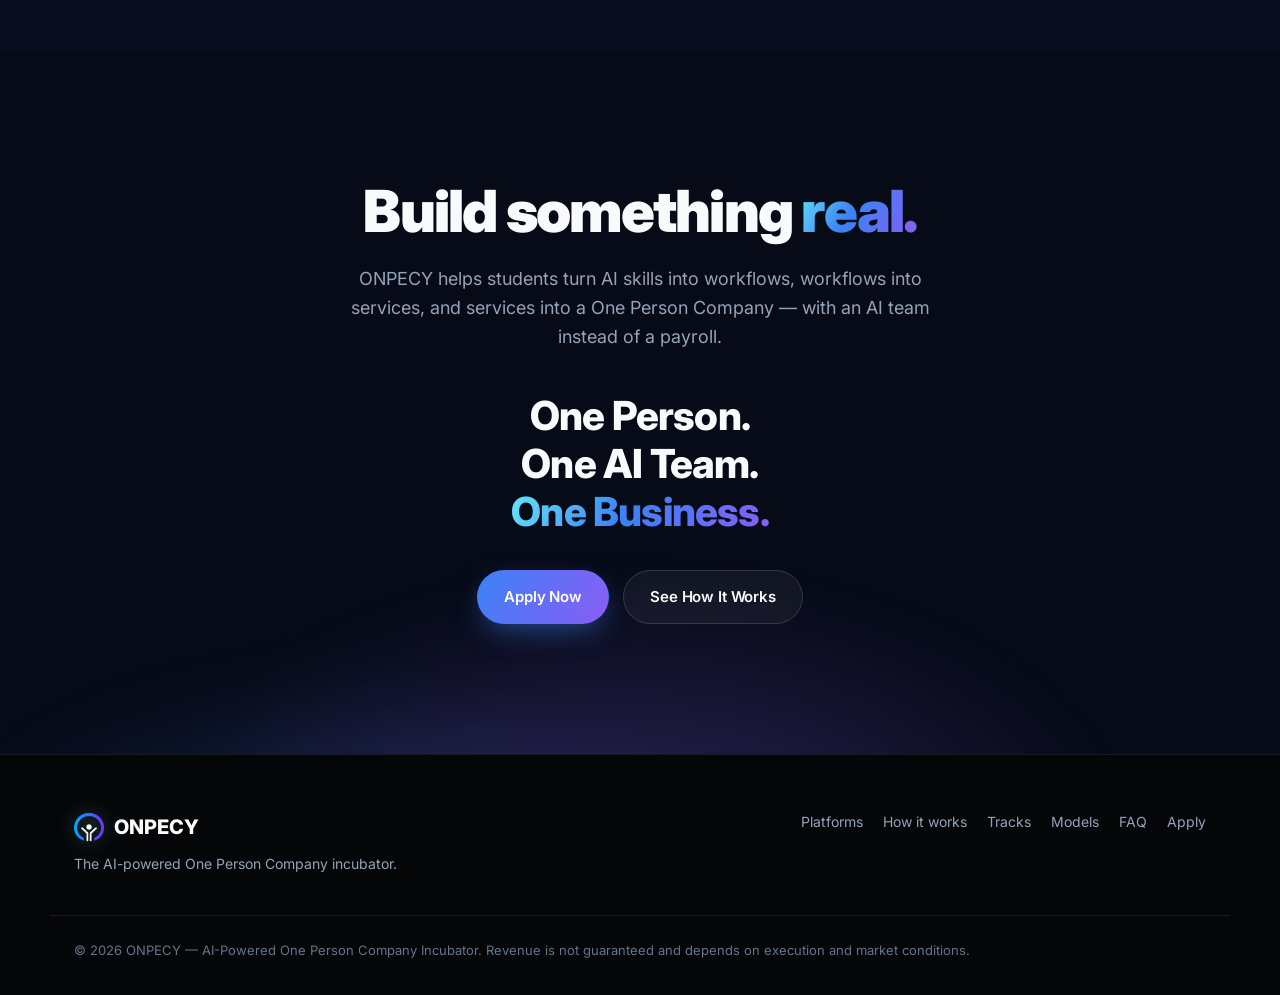
==== commit 62d31597: "Redesign homepage around trust hierarchy - Proof-first: real operating platforms surfaced right afte" ====
--- a/index.html
+++ b/index.html
@@ -6,11 +6,10 @@
   <meta name="theme-color" content="#070B18" />
   <link rel="icon" type="image/png" href="images/favicon.png" />
   <link rel="apple-touch-icon" href="images/favicon.png" />
-  <meta property="og:title" content="ONPECY — Build Your AI-Powered One Person Company" />
-  <meta property="og:description" content="Turn AI skills into real workflows, real customers, and real income — powered by your own AI agent team." />
+  <meta property="og:title" content="ONPECY — AI-Powered One Person Company Incubator" />
+  <meta property="og:description" content="An application-based AI business incubator where students build real workflows, AI agents, and business models on operating platforms in education, safety, health, and automation." />
   <meta property="og:image" content="images/image.png" />
-  <title>ONPECY — Build Your AI-Powered One Person Company</title>
-  <meta name="description" content="ONPECY is the world's first AI-powered One Person Company incubator. Students turn AI skills into real workflows, real customers, and real income — powered by their own AI agent team." />
+  <title>ONPECY — AI-Powered One Person Company Incubator</title>
   <link rel="preconnect" href="https://fonts.googleapis.com" />
   <link rel="preconnect" href="https://fonts.gstatic.com" crossorigin />
   <link href="https://fonts.googleapis.com/css2?family=Inter:wght@400;500;600;700;800;900&display=swap" rel="stylesheet" />
@@ -25,11 +24,11 @@
         <span class="brand__name">ONPECY</span>
       </a>
       <nav class="nav__links" aria-label="Primary">
-        <a href="#what">About</a>
-        <a href="#schools">Schools</a>
-        <a href="#models">Business Models</a>
-        <a href="#ai-team">AI Team</a>
-        <a href="#income">Income</a>
+        <a href="#platforms">Platforms</a>
+        <a href="#how">How it works</a>
+        <a href="#tracks">Tracks</a>
+        <a href="models.html">Models</a>
+        <a href="#faq">FAQ</a>
       </nav>
       <div class="nav__actions">
         <a href="#apply" class="btn btn--primary btn--sm">Apply Now</a>
@@ -39,11 +38,12 @@
       </button>
     </div>
     <div class="nav__mobile" id="navMobile">
-      <a href="#what">About</a>
-      <a href="#schools">Schools</a>
-      <a href="#models">Business Models</a>
-      <a href="#ai-team">AI Team</a>
-      <a href="#income">Income</a>
+      <a href="#platforms">Platforms</a>
+      <a href="#how">How it works</a>
+      <a href="#tracks">Tracks</a>
+      <a href="models.html">Models</a>
+      <a href="#who">Who it's for</a>
+      <a href="#faq">FAQ</a>
       <a href="#apply" class="btn btn--primary">Apply Now</a>
     </div>
   </header>
@@ -54,17 +54,19 @@
       <div class="hero__glow" aria-hidden="true"></div>
       <div class="container hero__grid">
         <div class="hero__copy reveal">
-          <span class="eyebrow">The world's first AI-powered One Person Company incubator</span>
+          <span class="eyebrow">Application-based AI business incubator · Silicon Valley</span>
           <h1 class="hero__title">Build Your <span class="grad">AI-Powered</span> One Person Company.</h1>
-          <p class="hero__lead">Learn with AI. Build with AI. Earn with AI.</p>
-          <p class="hero__sub">ONPECY helps students turn AI skills into real businesses, real workflows, and real income — powered by their own AI agent team.</p>
+          <p class="hero__sub">ONPECY is an application-based AI business incubator where students learn to build real workflows, AI agents, and business models — using operating platforms connected to education, safety, health, and automation.</p>
           <div class="hero__cta">
             <a href="#apply" class="btn btn--primary">Apply Now</a>
-            <a href="#demo" class="btn btn--ghost">
-              <span class="play" aria-hidden="true">▶</span> Watch Demo
-            </a>
+            <a href="#how" class="btn btn--ghost">See How It Works</a>
           </div>
-          <p class="hero__credibility">AI business incubation · Real workflows · Real customers · Silicon Valley ecosystem</p>
+          <ul class="trustchips" aria-label="What ONPECY offers">
+            <li>Real platforms</li>
+            <li>AI workflows</li>
+            <li>Business incubation</li>
+            <li>Silicon Valley ecosystem</li>
+          </ul>
         </div>
 
         <!-- Hero flow diagram -->
@@ -80,8 +82,6 @@
           <div class="flow__line"></div>
           <div class="flow__node"><span class="flow__ico">⚙️</span><span class="flow__label">Automation</span></div>
           <div class="flow__line"></div>
-          <div class="flow__node"><span class="flow__ico">💵</span><span class="flow__label">Revenue</span></div>
-          <div class="flow__line"></div>
           <div class="flow__node flow__node--company">
             <span class="flow__tag">Outcome</span>
             <span class="flow__label">Your Company</span>
@@ -90,366 +90,255 @@
       </div>
     </section>
 
-    <!-- ================= WHAT IS ONPECY ================= -->
-    <section class="section" id="what">
-      <div class="container">
-        <div class="section__head reveal">
-          <h2 class="section__title">Not just an AI course.<br /><span class="grad">An AI business incubator.</span></h2>
-          <p class="section__lead">Most AI programs teach tools. ONPECY teaches students how to operate an AI-powered business system — building workflows, automating operations, serving customers, and turning ideas into One Person Companies.</p>
-        </div>
-        <div class="compare reveal">
-          <div class="compare__card compare__card--muted">
-            <span class="compare__tag">Traditional AI course</span>
-            <ul class="compare__list">
-              <li>Learn tools</li>
-              <li>Watch lessons</li>
-              <li>Finish assignments</li>
-              <li>Get a certificate</li>
-            </ul>
-          </div>
-          <div class="compare__vs">vs</div>
-          <div class="compare__card compare__card--hero">
-            <span class="compare__tag compare__tag--hero">ONPECY</span>
-            <ul class="compare__list compare__list--hero">
-              <li>Build an AI team</li>
-              <li>Run real workflows</li>
-              <li>Serve real customers</li>
-              <li>Create business models</li>
-              <li>Launch a company</li>
-            </ul>
-          </div>
-        </div>
-      </div>
-    </section>
-
-    <!-- ================= WHY ONPECY ================= -->
-    <section class="section section--alt" id="why">
-      <div class="container">
-        <div class="section__head reveal">
-          <span class="eyebrow eyebrow--center">Why ONPECY?</span>
-          <h2 class="section__title">Everything a founder needs — <span class="grad">in one system.</span></h2>
+    <!-- ================= PROOF: REAL PLATFORMS ================= -->
+    <section class="section section--alt" id="platforms">
+      <div class="container">
+        <div class="section__head reveal">
+          <span class="eyebrow eyebrow--center">The proof</span>
+          <h2 class="section__title">Built around <span class="grad">real operating platforms.</span></h2>
+          <p class="section__lead">ONPECY isn't a hypothetical curriculum. Students build inside workflows connected to organizations that actually operate — in safety, education, health, and enterprise knowledge.</p>
+        </div>
+        <div class="grid grid--4">
+          <article class="platform reveal">
+            <span class="platform__tag">Community Safety</span>
+            <h3 class="platform__name">ALLCPR</h3>
+            <p class="platform__text">Community safety and CPR / BLS training operations, certifications, and center management.</p>
+          </article>
+          <article class="platform reveal">
+            <span class="platform__tag">Education</span>
+            <h3 class="platform__name">USJ</h3>
+            <p class="platform__text">Education, admissions, career, and student-service workflows for a global audience.</p>
+          </article>
+          <article class="platform reveal">
+            <span class="platform__tag">HealthTech</span>
+            <h3 class="platform__name">SVIHT</h3>
+            <p class="platform__text">Health, wellness, and knowledge programs across community and membership models.</p>
+          </article>
+          <article class="platform reveal">
+            <span class="platform__tag">Safety Intelligence</span>
+            <h3 class="platform__name">SSI</h3>
+            <p class="platform__text">Safety, knowledge management, and enterprise documentation and consulting systems.</p>
+          </article>
+        </div>
+      </div>
+    </section>
+
+    <!-- ================= WHAT STUDENTS BUILD ================= -->
+    <section class="section" id="build">
+      <div class="container">
+        <div class="section__head reveal">
+          <h2 class="section__title">Students don't just learn AI.<br /><span class="grad">They build AI business systems.</span></h2>
+          <p class="section__lead">The difference between a course and an incubator is what you have at the end. ONPECY students leave with working systems, not just notes.</p>
         </div>
         <div class="grid grid--3">
           <article class="card reveal">
-            <span class="card__ico">🧠</span>
-            <h3 class="card__title">AI Native</h3>
-            <p class="card__text">Every student works alongside their own AI team.</p>
+            <span class="card__ico">🤖</span>
+            <h3 class="card__title">AI Agents</h3>
+            <p class="card__text">Configure a team of agents to run the moving parts of a business.</p>
+            <div class="chips"><span>Marketing</span><span>Customer support</span><span>Sales</span><span>Knowledge</span><span>Operations</span></div>
           </article>
           <article class="card reveal">
-            <span class="card__ico">🏢</span>
-            <h3 class="card__title">Real Business</h3>
-            <p class="card__text">Students work on real customers and real operations.</p>
-          </article>
-          <article class="card reveal">
-            <span class="card__ico">⚙️</span>
-            <h3 class="card__title">AI Automation</h3>
-            <p class="card__text">Build workflows without needing to code everything.</p>
+            <span class="card__ico">🔀</span>
+            <h3 class="card__title">Automated Workflows</h3>
+            <p class="card__text">Wire real operations end-to-end so one person can run like a small team.</p>
+            <div class="chips"><span>CRM</span><span>Content</span><span>Onboarding</span><span>Reporting</span><span>Customer service</span></div>
           </article>
           <article class="card reveal">
             <span class="card__ico">🚀</span>
-            <h3 class="card__title">Entrepreneurship</h3>
-            <p class="card__text">Turn your skills into a working business model.</p>
-          </article>
-          <article class="card reveal">
-            <span class="card__ico">💵</span>
-            <h3 class="card__title">Revenue</h3>
-            <p class="card__text">Learn by building income-generating systems.</p>
-          </article>
-          <article class="card reveal">
-            <span class="card__ico">🌐</span>
-            <h3 class="card__title">Silicon Valley</h3>
-            <p class="card__text">Access to a global innovation ecosystem.</p>
-          </article>
-        </div>
-      </div>
-    </section>
-
-    <!-- ================= FOUR OPC SCHOOLS ================= -->
-    <section class="section" id="schools">
-      <div class="container">
-        <div class="section__head reveal">
-          <h2 class="section__title">Four schools. <span class="grad">Four paths</span> to AI entrepreneurship.</h2>
-          <p class="section__lead">Choose a practical business track and build with real platforms.</p>
+            <h3 class="card__title">Business Models</h3>
+            <p class="card__text">Turn a repeatable workflow into a focused service you can operate.</p>
+            <div class="chips"><span>Training</span><span>Consulting</span><span>Marketing studio</span><span>Knowledge studio</span><span>SaaS</span></div>
+          </article>
+        </div>
+      </div>
+    </section>
+
+    <!-- ================= HOW IT WORKS ================= -->
+    <section class="section section--alt" id="how">
+      <div class="container">
+        <div class="section__head reveal">
+          <h2 class="section__title">How the program <span class="grad">works.</span></h2>
+          <p class="section__lead">Four stages, from learning the stack to operating a One Person Company.</p>
+        </div>
+        <ol class="steps reveal">
+          <li class="step">
+            <span class="step__num">1</span>
+            <div class="step__body">
+              <h3>Learn the AI business stack</h3>
+              <p>Master the tools real operators use — models, automation, CRM, and knowledge bases.</p>
+              <div class="pills"><span>ChatGPT</span><span>Claude</span><span>Gemini</span><span>Cursor</span><span>n8n</span><span>Zapier</span><span>HubSpot</span><span>Knowledge bases</span></div>
+            </div>
+          </li>
+          <li class="step">
+            <span class="step__num">2</span>
+            <div class="step__body">
+              <h3>Build inside real workflows</h3>
+              <p>Practice with business cases drawn from ONPECY's operating platforms — not toy exercises.</p>
+            </div>
+          </li>
+          <li class="step">
+            <span class="step__num">3</span>
+            <div class="step__body">
+              <h3>Launch a One Person Company model</h3>
+              <p>Choose a focused track and build a repeatable service or system you can actually run.</p>
+            </div>
+          </li>
+          <li class="step">
+            <span class="step__num">4</span>
+            <div class="step__body">
+              <h3>Operate and scale</h3>
+              <p>Run the workflow as a business, using AI agents and automation to expand capacity.</p>
+            </div>
+          </li>
+        </ol>
+      </div>
+    </section>
+
+    <!-- ================= FOUR TRACKS ================= -->
+    <section class="section" id="tracks">
+      <div class="container">
+        <div class="section__head reveal">
+          <h2 class="section__title">Four tracks. <span class="grad">One focused path.</span></h2>
+          <p class="section__lead">Each track maps to a real platform and a clear kind of business to build.</p>
         </div>
         <div class="grid grid--4">
-          <article class="school reveal">
-            <span class="school__ico">🚑</span>
-            <span class="school__kicker">Community Safety</span>
-            <h3 class="school__name">ALLCPR OPC</h3>
-            <p class="school__text">Build an AI-powered community safety and training business.</p>
-            <a href="#models" class="link">Explore models →</a>
-          </article>
-          <article class="school reveal">
-            <span class="school__ico">🎓</span>
-            <span class="school__kicker">AI Education</span>
-            <h3 class="school__name">USJ OPC</h3>
-            <p class="school__text">Build AI education, admissions, interview, and career service systems.</p>
-            <a href="#models" class="link">Explore models →</a>
-          </article>
-          <article class="school reveal">
-            <span class="school__ico">❤️</span>
-            <span class="school__kicker">AI HealthTech</span>
-            <h3 class="school__name">SVIHT OPC</h3>
-            <p class="school__text">Build AI health, wellness, knowledge, and community programs.</p>
-            <a href="#models" class="link">Explore models →</a>
-          </article>
-          <article class="school reveal">
-            <span class="school__ico">🌍</span>
-            <span class="school__kicker">AI Social Safety</span>
-            <h3 class="school__name">SSI OPC</h3>
-            <p class="school__text">Build AI safety, knowledge management, and enterprise consulting systems.</p>
-            <a href="#models" class="link">Explore models →</a>
-          </article>
-        </div>
-      </div>
-    </section>
-
-    <!-- ================= AI TEAM SYSTEM ================= -->
-    <section class="section section--alt" id="ai-team">
-      <div class="container">
-        <div class="section__head reveal">
-          <h2 class="section__title">Every student <span class="grad">owns an AI company.</span></h2>
-          <p class="section__lead">ONPECY students don't use AI as one tool. They learn to operate a team of AI agents across the full business workflow.</p>
-        </div>
-
-        <div class="orbit reveal" aria-label="You at the center of an AI agent team">
-          <div class="orbit__ring orbit__ring--1" aria-hidden="true"></div>
-          <div class="orbit__ring orbit__ring--2" aria-hidden="true"></div>
-          <div class="orbit__center">
-            <span class="orbit__you">You</span>
-          </div>
-          <ul class="orbit__agents">
-            <li style="--i:0"><span>CEO</span></li>
-            <li style="--i:1"><span>Marketing</span></li>
-            <li style="--i:2"><span>Sales</span></li>
-            <li style="--i:3"><span>Customer</span></li>
-            <li style="--i:4"><span>Knowledge</span></li>
-            <li style="--i:5"><span>Finance</span></li>
-            <li style="--i:6"><span>Operation</span></li>
-            <li style="--i:7"><span>Analytics</span></li>
-          </ul>
-        </div>
-        <p class="orbit__copy reveal">Your AI team helps you plan, market, sell, support, document, analyze, and operate — so one person can run like a small company.</p>
-      </div>
-    </section>
-
-    <!-- ================= JOURNEY ================= -->
-    <section class="section" id="journey">
-      <div class="container">
-        <div class="section__head reveal">
-          <h2 class="section__title">From learning AI to <span class="grad">building a real business.</span></h2>
-        </div>
-        <ol class="timeline reveal">
-          <li class="timeline__step"><span class="timeline__num">01</span><h3>Learn</h3><p>Master AI tools, business thinking, and workflow design.</p></li>
-          <li class="timeline__step"><span class="timeline__num">02</span><h3>Internship</h3><p>Practice inside real ONPECY platform environments.</p></li>
-          <li class="timeline__step"><span class="timeline__num">03</span><h3>Real Business</h3><p>Work with real customers, services, and operations.</p></li>
-          <li class="timeline__step"><span class="timeline__num">04</span><h3>Revenue</h3><p>Create income through services, automation, consulting, or membership.</p></li>
-          <li class="timeline__step"><span class="timeline__num">05</span><h3>Startup</h3><p>Turn repeatable workflows into a One Person Company.</p></li>
-          <li class="timeline__step"><span class="timeline__num">06</span><h3>Scale</h3><p>Use AI agents and automation to expand capacity.</p></li>
-          <li class="timeline__step"><span class="timeline__num">07</span><h3>Global Company</h3><p>Build beyond one city, one market, or one country.</p></li>
-        </ol>
-      </div>
-    </section>
-
-    <!-- ================= 14 OPC BUSINESS MODELS ================= -->
+          <article class="track reveal">
+            <span class="track__ico">🚑</span>
+            <h3 class="track__name">ALLCPR OPC</h3>
+            <p class="track__text">Community safety, training centers, and certification businesses.</p>
+            <a href="models.html#allcpr" class="link">Explore models →</a>
+          </article>
+          <article class="track reveal">
+            <span class="track__ico">🎓</span>
+            <h3 class="track__name">USJ OPC</h3>
+            <p class="track__text">Admissions, interview, and career service studios.</p>
+            <a href="models.html#usj" class="link">Explore models →</a>
+          </article>
+          <article class="track reveal">
+            <span class="track__ico">❤️</span>
+            <h3 class="track__name">SVIHT OPC</h3>
+            <p class="track__text">Health knowledge, wellness, and community programs.</p>
+            <a href="models.html#sviht" class="link">Explore models →</a>
+          </article>
+          <article class="track reveal">
+            <span class="track__ico">🌍</span>
+            <h3 class="track__name">SSI OPC</h3>
+            <p class="track__text">Safety intelligence, knowledge management, and enterprise systems.</p>
+            <a href="models.html#ssi" class="link">Explore models →</a>
+          </article>
+        </div>
+      </div>
+    </section>
+
+    <!-- ================= FEATURED MODELS ================= -->
     <section class="section section--alt" id="models">
       <div class="container">
         <div class="section__head reveal">
-          <h2 class="section__title">14 ways to build <span class="grad">your One Person Company.</span></h2>
-          <p class="section__lead">Choose a school, then a model. Each one is a real business you can operate with your AI team.</p>
-        </div>
-
-        <div class="tabs reveal" role="tablist" aria-label="Business model schools">
-          <button class="tab is-active" role="tab" aria-selected="true" data-tab="allcpr">ALLCPR OPC</button>
-          <button class="tab" role="tab" aria-selected="false" data-tab="usj">USJ OPC</button>
-          <button class="tab" role="tab" aria-selected="false" data-tab="sviht">SVIHT OPC</button>
-          <button class="tab" role="tab" aria-selected="false" data-tab="ssi">SSI OPC</button>
-        </div>
-
-        <!-- ALLCPR -->
-        <div class="tabpanel is-active" data-panel="allcpr" role="tabpanel">
-          <div class="grid grid--3">
-            <article class="model">
-              <span class="model__num">OPC 1</span>
-              <h3 class="model__name">Training Center Operator</h3>
-              <p class="model__text">Operate a training center.</p>
-              <div class="chips"><span>CPR</span><span>BLS</span><span>Corporate Training</span><span>Daycare</span><span>Babysitting</span></div>
-            </article>
-            <article class="model">
-              <span class="model__num">OPC 2</span>
-              <h3 class="model__name">AUTOCPR Operator</h3>
-              <p class="model__text">Operate an automated, always-on training center.</p>
-              <div class="chips"><span>24-hour Training</span><span>AI Exams</span><span>AI Certificates</span><span>Membership</span></div>
-            </article>
-            <article class="model">
-              <span class="model__num">OPC 3</span>
-              <h3 class="model__name">ICPIS Regional Manager</h3>
-              <p class="model__text">Operate multiple training centers.</p>
-              <div class="chips"><span>Franchise</span><span>Consulting</span><span>SaaS</span><span>Training</span></div>
-            </article>
-            <article class="model">
-              <span class="model__num">OPC 4</span>
-              <h3 class="model__name">AI GEO Marketing Studio</h3>
-              <p class="model__text">Operate an AI marketing studio.</p>
-              <div class="chips"><span>SEO</span><span>GEO</span><span>Google</span><span>AI Content</span><span>Websites</span></div>
-              <p class="model__future">Future company · <strong>ALLCPR Marketing Studio</strong></p>
-            </article>
-            <article class="model">
-              <span class="model__num">OPC 5</span>
-              <h3 class="model__name">SSKO Studio</h3>
-              <p class="model__text">Operate an enterprise SSI consulting company.</p>
-              <div class="chips"><span>Corporate Training</span><span>Knowledge Base</span><span>Enterprise AI Agent</span><span>Safety Consulting</span></div>
-              <p class="model__future">Future role · <strong>SSI Consultant</strong></p>
-            </article>
-          </div>
-        </div>
-
-        <!-- USJ -->
-        <div class="tabpanel" data-panel="usj" role="tabpanel" hidden>
-          <div class="grid grid--3">
-            <article class="model">
-              <span class="model__num">OPC 6</span>
-              <h3 class="model__name">Admission Studio</h3>
-              <p class="model__text">Build a global admissions service.</p>
-              <div class="chips"><span>Admissions Service</span><span>Study Abroad Consulting</span><span>AI CRM</span></div>
-            </article>
-            <article class="model">
-              <span class="model__num">OPC 7</span>
-              <h3 class="model__name">Interview Studio</h3>
-              <p class="model__text">Build an AI admissions interview center.</p>
-              <div class="chips"><span>AI Interview</span><span>Assessment</span><span>Training</span></div>
-            </article>
-            <article class="model">
-              <span class="model__num">OPC 8</span>
-              <h3 class="model__name">Career Studio</h3>
-              <p class="model__text">Build an AI career development studio.</p>
-              <div class="chips"><span>Resume</span><span>LinkedIn</span><span>Career Coaching</span><span>OPT</span><span>Job Guidance</span></div>
-            </article>
-            <article class="model">
-              <span class="model__num">OPC 9</span>
-              <h3 class="model__name">AI Deployment Studio</h3>
-              <p class="model__text">Forward Deploy Engineer path — deploy AI into real business.</p>
-              <div class="chips"><span>Deploy AI</span><span>Workflows</span><span>Automation</span><span>Knowledge Bases</span><span>Business Processes</span></div>
-              <p class="model__future">Revenue · <strong>AI Consulting · Automation · SaaS</strong></p>
-            </article>
-          </div>
-        </div>
-
-        <!-- SVIHT -->
-        <div class="tabpanel" data-panel="sviht" role="tabpanel" hidden>
-          <div class="grid grid--3">
-            <article class="model">
-              <span class="model__num">OPC 10</span>
-              <h3 class="model__name">Gut Health Knowledge Studio</h3>
-              <p class="model__text">Build a health knowledge and membership business.</p>
-              <div class="chips"><span>Courses</span><span>Consulting</span><span>AI</span><span>Knowledge Base</span><span>Membership</span></div>
-            </article>
-            <article class="model">
-              <span class="model__num">OPC 11</span>
-              <h3 class="model__name">City Health Partner</h3>
-              <p class="model__text">Operate a city-level health community program.</p>
-              <div class="chips"><span>Community</span><span>Hospitals</span><span>Doctors</span><span>Nutrition</span><span>Lectures</span></div>
-              <p class="model__future">Revenue · <strong>Membership · Consulting · Training · Community</strong></p>
-            </article>
-          </div>
-        </div>
-
-        <!-- SSI -->
-        <div class="tabpanel" data-panel="ssi" role="tabpanel" hidden>
-          <div class="grid grid--3">
-            <article class="model">
-              <span class="model__num">OPC 12</span>
-              <h3 class="model__name">SSI Knowledge Officer</h3>
-              <p class="model__text">Build and manage safety intelligence knowledge systems.</p>
-              <div class="chips"><span>Knowledge Systems</span><span>Safety Intelligence</span></div>
-            </article>
-            <article class="model">
-              <span class="model__num">OPC 13</span>
-              <h3 class="model__name">SSI Knowledge Manager</h3>
-              <p class="model__text">Operate SSI knowledge services and AI-supported documentation systems.</p>
-              <div class="chips"><span>Knowledge Services</span><span>AI Documentation</span></div>
-            </article>
-            <article class="model">
-              <span class="model__num">OPC 14</span>
-              <h3 class="model__name">SSI Knowledge Executive Officer</h3>
-              <p class="model__text">Lead enterprise-level safety, knowledge, and AI operations.</p>
-              <div class="chips"><span>Enterprise Safety</span><span>Knowledge</span><span>AI Operations</span></div>
-            </article>
-          </div>
-        </div>
-      </div>
-    </section>
-
-    <!-- ================= CAPABILITY MATRIX ================= -->
-    <section class="section" id="capabilities">
-      <div class="container">
-        <div class="section__head reveal">
-          <h2 class="section__title">Skills that turn into <span class="grad">business capability.</span></h2>
-        </div>
-        <div class="grid grid--4 matrix reveal">
-          <article class="cap"><h3>AI Operations</h3><p class="cap__agent">Operation Agent</p><p class="cap__row"><span>Platform</span> ALLCPR</p><p class="cap__row"><span>Income</span> Training services</p></article>
-          <article class="cap"><h3>AI Marketing</h3><p class="cap__agent">Marketing Agent</p><p class="cap__row"><span>Platform</span> ALLCPR / USJ / SVIHT</p><p class="cap__row"><span>Income</span> Acquisition, content, websites</p></article>
-          <article class="cap"><h3>AI Customer Service</h3><p class="cap__agent">Customer Agent</p><p class="cap__row"><span>Platform</span> All platforms</p><p class="cap__row"><span>Income</span> Customer service</p></article>
-          <article class="cap"><h3>AI Knowledge Management</h3><p class="cap__agent">Knowledge Agent</p><p class="cap__row"><span>Platform</span> SSI KB</p><p class="cap__row"><span>Income</span> Knowledge base content</p></article>
-          <article class="cap"><h3>AI Entrepreneurship</h3><p class="cap__agent">Business Agent</p><p class="cap__row"><span>Platform</span> OPC Studio</p><p class="cap__row"><span>Income</span> SaaS, franchise, consulting</p></article>
-          <article class="cap"><h3>AI Data Analysis</h3><p class="cap__agent">Analytics Agent</p><p class="cap__row"><span>Platform</span> Dashboard</p><p class="cap__row"><span>Income</span> Business optimization</p></article>
-          <article class="cap"><h3>AI Education</h3><p class="cap__agent">Learning Agent</p><p class="cap__row"><span>Platform</span> USJ</p><p class="cap__row"><span>Income</span> Teaching and training</p></article>
-          <article class="cap"><h3>AI Health</h3><p class="cap__agent">Health Agent</p><p class="cap__row"><span>Platform</span> SVIHT</p><p class="cap__row"><span>Income</span> Health services</p></article>
-        </div>
-      </div>
-    </section>
-
-    <!-- ================= INCOME ================= -->
-    <section class="section section--alt" id="income">
-      <div class="container">
-        <div class="section__head reveal">
-          <h2 class="section__title">Build skills that <span class="grad">can become income.</span></h2>
-          <p class="section__lead">ONPECY helps students practice business models connected to services, automation, consulting, training, and membership revenue.</p>
-        </div>
-        <div class="grid grid--5 reveal">
-          <article class="income"><h3>Training Center</h3><p class="income__num">$3K–$10K</p><span class="income__unit">potential / month</span></article>
-          <article class="income"><h3>Marketing Studio</h3><p class="income__num">$2K–$8K</p><span class="income__unit">potential / month</span></article>
-          <article class="income"><h3>Knowledge Studio</h3><p class="income__num">$2K–$15K</p><span class="income__unit">potential / month</span></article>
-          <article class="income"><h3>Consulting</h3><p class="income__num">$5K–$20K</p><span class="income__unit">potential / month</span></article>
-          <article class="income income--accent"><h3>Membership</h3><p class="income__num">Recurring</p><span class="income__unit">revenue model</span></article>
-        </div>
-        <p class="disclaimer reveal">Revenue is not guaranteed. Results depend on execution, customers, market conditions, and business performance.</p>
-      </div>
-    </section>
-
-    <!-- ================= AI STACK ================= -->
-    <section class="section" id="stack">
-      <div class="container">
-        <div class="section__head reveal">
-          <h2 class="section__title">The AI business stack <span class="grad">students actually use.</span></h2>
-          <p class="section__lead">Students learn to combine AI models, automation tools, CRM systems, knowledge bases, and workflow builders into real operations.</p>
-        </div>
-        <div class="stack reveal">
-          <div class="stack__group">
-            <span class="stack__label">AI Models</span>
-            <div class="pills"><span>ChatGPT</span><span>Claude</span><span>Gemini</span><span>Perplexity</span></div>
-          </div>
-          <div class="stack__group">
-            <span class="stack__label">Build Tools</span>
-            <div class="pills"><span>Cursor</span><span>Notion</span></div>
-          </div>
-          <div class="stack__group">
-            <span class="stack__label">Automation</span>
-            <div class="pills"><span>n8n</span><span>Zapier</span><span>Make</span></div>
-          </div>
-          <div class="stack__group">
-            <span class="stack__label">Business Systems</span>
-            <div class="pills"><span>HubSpot</span><span>CRM</span><span>Knowledge Base</span></div>
-          </div>
-        </div>
-      </div>
-    </section>
-
-    <!-- ================= PARTNERS ================= -->
-    <section class="section section--alt" id="partners">
-      <div class="container">
-        <div class="section__head reveal">
-          <h2 class="section__title">Built with real platforms, <span class="grad">partners, and environments.</span></h2>
+          <h2 class="section__title">Featured <span class="grad">OPC models.</span></h2>
+          <p class="section__lead">A focused look at what students build. Fourteen models exist across the four tracks — here are six of the most popular.</p>
+        </div>
+        <div class="grid grid--3">
+          <article class="model reveal">
+            <span class="model__num">ALLCPR · OPC 4</span>
+            <h3 class="model__name">AI GEO Marketing Studio</h3>
+            <p class="model__text">Run an AI-driven marketing studio for content, SEO/GEO, and websites.</p>
+            <div class="chips"><span>SEO</span><span>GEO</span><span>AI Content</span><span>Websites</span></div>
+          </article>
+          <article class="model reveal">
+            <span class="model__num">USJ · OPC 9</span>
+            <h3 class="model__name">AI Deployment Studio</h3>
+            <p class="model__text">A forward-deploy path — implement AI workflows, automation, and knowledge bases.</p>
+            <div class="chips"><span>Automation</span><span>Workflows</span><span>Knowledge bases</span></div>
+          </article>
+          <article class="model reveal">
+            <span class="model__num">ALLCPR · OPC 1</span>
+            <h3 class="model__name">Training Center Operator</h3>
+            <p class="model__text">Operate a training center delivering CPR, BLS, and corporate training.</p>
+            <div class="chips"><span>CPR</span><span>BLS</span><span>Corporate Training</span></div>
+          </article>
+          <article class="model reveal">
+            <span class="model__num">USJ · OPC 8</span>
+            <h3 class="model__name">Career Studio</h3>
+            <p class="model__text">Build an AI career development studio for resumes, coaching, and job guidance.</p>
+            <div class="chips"><span>Resume</span><span>Coaching</span><span>Job guidance</span></div>
+          </article>
+          <article class="model reveal">
+            <span class="model__num">SVIHT · OPC 10</span>
+            <h3 class="model__name">Knowledge Studio</h3>
+            <p class="model__text">Build a knowledge and membership business around a focused health topic.</p>
+            <div class="chips"><span>Courses</span><span>Knowledge base</span><span>Membership</span></div>
+          </article>
+          <article class="model reveal">
+            <span class="model__num">SVIHT · OPC 11</span>
+            <h3 class="model__name">City Health Partner</h3>
+            <p class="model__text">Operate a city-level health community program with local partners.</p>
+            <div class="chips"><span>Community</span><span>Membership</span><span>Consulting</span></div>
+          </article>
+        </div>
+
+        <div class="models__cta reveal">
+          <a href="models.html" class="btn btn--ghost">View all 14 OPC models →</a>
+        </div>
+
+        <div class="channels reveal">
+          <p class="channels__label">Potential revenue channels students learn to build</p>
+          <div class="pills pills--center"><span>Training services</span><span>AI marketing</span><span>Knowledge base setup</span><span>Automation consulting</span><span>Memberships</span></div>
+          <p class="disclaimer">ONPECY teaches how revenue models work. Income is not guaranteed and depends on execution, customer acquisition, market conditions, and business performance.</p>
+        </div>
+      </div>
+    </section>
+
+    <!-- ================= WHO IT'S FOR ================= -->
+    <section class="section" id="who">
+      <div class="container">
+        <div class="section__head reveal">
+          <h2 class="section__title">Who ONPECY is <span class="grad">for.</span></h2>
+        </div>
+        <div class="grid grid--4">
+          <article class="persona reveal">
+            <h3>Students who want more than theory</h3>
+            <p>People who want to build real AI workflows, not just watch lessons.</p>
+          </article>
+          <article class="persona reveal">
+            <h3>Future founders</h3>
+            <p>People who want to turn skills into a business model they can operate.</p>
+          </article>
+          <article class="persona reveal">
+            <h3>Operators &amp; builders</h3>
+            <p>People drawn to automation, marketing, education, health, and safety.</p>
+          </article>
+          <article class="persona reveal">
+            <h3>International students</h3>
+            <p>People who want Silicon Valley–style business exposure and practice.</p>
+          </article>
+        </div>
+      </div>
+    </section>
+
+    <!-- ================= WHY DIFFERENT ================= -->
+    <section class="section section--alt" id="why">
+      <div class="container why__grid">
+        <div class="section__head section__head--left reveal">
+          <span class="eyebrow">Why this is different</span>
+          <h2 class="section__title">Not a generic AI course.</h2>
+          <p class="section__lead">ONPECY is built to produce operators, not certificates.</p>
+        </div>
+        <ul class="reasons reveal">
+          <li>Application-based admission, not open enrollment.</li>
+          <li>Built around real business platforms, not hypotheticals.</li>
+          <li>Focused on workflow execution, not only lectures.</li>
+          <li>Students build practical AI agent systems.</li>
+          <li>Business-model focused, not certificate focused.</li>
+        </ul>
+      </div>
+    </section>
+
+    <!-- ================= ECOSYSTEM ================= -->
+    <section class="section" id="ecosystem">
+      <div class="container">
+        <div class="section__head reveal">
+          <h2 class="section__title">Ecosystem &amp; <span class="grad">platforms.</span></h2>
+          <p class="section__lead">Platforms and organizations connected to our training environment and the standards students learn.</p>
         </div>
         <div class="logos reveal">
           <div class="logo" title="University of San Jose"><img src="images/opt/usj.png" alt="University of San Jose (USJ)" loading="lazy" /></div>
@@ -460,25 +349,59 @@
           <div class="logo logo--text"><span>SSI</span></div>
           <div class="logo logo--text"><span>Microsoft AI</span></div>
         </div>
-      </div>
-    </section>
-
-    <!-- ================= VISION / CTA ================= -->
+        <p class="disclaimer">Logos and trademarks are the property of their respective owners. Their appearance references training standards and tools students work with and does not, by itself, imply sponsorship or endorsement.</p>
+      </div>
+    </section>
+
+    <!-- ================= FAQ ================= -->
+    <section class="section section--alt" id="faq">
+      <div class="container container--narrow">
+        <div class="section__head reveal">
+          <h2 class="section__title">Questions, <span class="grad">answered.</span></h2>
+        </div>
+        <div class="faq reveal">
+          <details class="faq__item">
+            <summary>Is ONPECY a course or an incubator?</summary>
+            <p>An incubator. Lessons exist, but the goal is a working business system — AI agents, workflows, and a One Person Company model — not a certificate.</p>
+          </details>
+          <details class="faq__item">
+            <summary>Do students need coding experience?</summary>
+            <p>No. Students build with AI tools, automation platforms, and no-code/low-code workflows. The focus is operating systems, not writing everything by hand.</p>
+          </details>
+          <details class="faq__item">
+            <summary>Is revenue guaranteed?</summary>
+            <p>No. ONPECY teaches how revenue models work and how to build them. Actual income depends on execution, customer acquisition, market conditions, and business performance.</p>
+          </details>
+          <details class="faq__item">
+            <summary>What platforms do students work with?</summary>
+            <p>Workflows connected to ALLCPR, USJ, SVIHT, and SSI, using a stack that includes ChatGPT, Claude, Gemini, Cursor, automation tools, and CRM / knowledge-base systems.</p>
+          </details>
+          <details class="faq__item">
+            <summary>Who reviews student work?</summary>
+            <p>Work is built inside real workflows and reviewed against how the connected platforms actually operate, so feedback is practical rather than theoretical.</p>
+          </details>
+          <details class="faq__item">
+            <summary>How do I apply?</summary>
+            <p>Admission is application-based. Use the Apply button to start; qualified applicants are invited to continue the process.</p>
+          </details>
+        </div>
+      </div>
+    </section>
+
+    <!-- ================= FINAL CTA ================= -->
     <section class="vision" id="apply">
       <div class="vision__glow" aria-hidden="true"></div>
       <div class="container vision__inner reveal">
-        <span class="eyebrow eyebrow--center">Vision</span>
-        <h2 class="vision__title">The future belongs to <span class="grad">AI entrepreneurs.</span></h2>
-        <p class="vision__copy">We believe everyone can build an AI-powered business — not by hiring dozens of employees, but by working with intelligent AI agents. ONPECY helps students transform ideas into products, products into businesses, and businesses into sustainable income.</p>
+        <h2 class="vision__title">Build something <span class="grad">real.</span></h2>
+        <p class="vision__copy">ONPECY helps students turn AI skills into workflows, workflows into services, and services into a One Person Company — with an AI team instead of a payroll.</p>
         <p class="vision__slogan">
           One Person.<br />
           One AI Team.<br />
-          One Business.<br />
-          <span class="grad">Unlimited Possibilities.</span>
+          <span class="grad">One Business.</span>
         </p>
         <div class="hero__cta hero__cta--center">
           <a href="#apply" class="btn btn--primary">Apply Now</a>
-          <a href="#demo" class="btn btn--ghost"><span class="play" aria-hidden="true">▶</span> Watch Demo</a>
+          <a href="#how" class="btn btn--ghost">See How It Works</a>
         </div>
       </div>
     </section>
@@ -492,24 +415,22 @@
           <img class="brand__mark" src="images/onpecy-mark.png" alt="" width="30" height="30" />
           <span class="brand__name">ONPECY</span>
         </span>
-        <p class="footer__tag">One Person. One AI Team. One Business.</p>
+        <p class="footer__tag">The AI-powered One Person Company incubator.</p>
       </div>
       <nav class="footer__nav" aria-label="Footer">
-        <a href="#hero">Home</a>
-        <a href="#schools">Schools</a>
-        <a href="#models">Business Models</a>
-        <a href="#ai-team">AI Team</a>
+        <a href="#platforms">Platforms</a>
+        <a href="#how">How it works</a>
+        <a href="#tracks">Tracks</a>
+        <a href="models.html">Models</a>
+        <a href="#faq">FAQ</a>
         <a href="#apply">Apply</a>
-        <a href="#apply">Contact</a>
-        <a href="#">Privacy</a>
-        <a href="#">Terms</a>
       </nav>
     </div>
     <div class="container footer__legal">
-      <p>© 2026 ONPECY — The World's First AI-Powered One Person Company Incubator.</p>
+      <p>© 2026 ONPECY — AI-Powered One Person Company Incubator. Revenue is not guaranteed and depends on execution and market conditions.</p>
     </div>
   </footer>
 
-  <script src="app.js"></script>
+  <script src="app.js?v=2"></script>
 </body>
 </html>
--- a/styles.css
+++ b/styles.css
@@ -420,3 +420,113 @@
   .reveal { opacity: 1; transform: none; }
   .hero__glow, .orbit__ring { animation: none; }
 }
+
+/* ============================================================
+   v2 — TRUST-FIRST COMPONENTS
+   ============================================================ */
+.container--narrow { max-width: 780px; }
+.section__head--left { text-align: left; margin: 0; max-width: 460px; }
+
+/* hero trust chips */
+.trustchips { list-style: none; display: flex; flex-wrap: wrap; gap: 10px; margin-top: 28px; }
+.trustchips li {
+  font-size: 13.5px; font-weight: 600; color: var(--text);
+  padding: 8px 14px; border-radius: 999px;
+  border: 1px solid var(--border-strong); background: var(--surface-2);
+}
+.trustchips li::before { content: "✓ "; color: var(--cyan); font-weight: 800; }
+
+/* proof: platform cards */
+.platform { display: flex; flex-direction: column; }
+.platform__tag { font-size: 12px; text-transform: uppercase; letter-spacing: 0.07em; color: var(--cyan); font-weight: 700; }
+.platform__name { font-size: 26px; font-weight: 800; margin-top: 8px; letter-spacing: -0.02em; }
+.platform__text { margin-top: 12px; color: var(--muted); font-size: 14.5px; }
+
+/* how it works: steps */
+.steps { list-style: none; display: grid; gap: 16px; max-width: 860px; margin: 0 auto; counter-reset: s; }
+.step {
+  display: grid; grid-template-columns: 56px 1fr; gap: 22px; align-items: start;
+  padding: 26px 28px; border-radius: var(--radius);
+  border: 1px solid var(--border); background: var(--surface);
+  transition: border-color 0.3s var(--ease), background 0.3s var(--ease);
+}
+.step:hover { border-color: var(--border-strong); background: var(--surface-2); }
+.step__num {
+  width: 56px; height: 56px; display: grid; place-items: center;
+  border-radius: 16px; font-size: 22px; font-weight: 800; color: #fff;
+  background: linear-gradient(140deg, #3B82F6, #8B5CF6);
+  box-shadow: 0 10px 24px -10px rgba(59,130,246,0.6);
+}
+.step__body h3 { font-size: 19px; font-weight: 700; letter-spacing: -0.01em; }
+.step__body p { margin-top: 6px; color: var(--muted); font-size: 15px; }
+.step__body .pills { margin-top: 16px; }
+
+/* tracks */
+.track { display: flex; flex-direction: column; }
+.track__ico { font-size: 30px; margin-bottom: 14px; }
+.track__name { font-size: 20px; font-weight: 800; letter-spacing: -0.02em; }
+.track__text { margin-top: 10px; color: var(--muted); font-size: 14.5px; flex: 1; }
+
+/* featured models cta + revenue channels */
+.models__cta { text-align: center; margin-top: 40px; }
+.channels { max-width: 720px; margin: 46px auto 0; text-align: center; padding-top: 34px; border-top: 1px solid var(--border); }
+.channels__label { font-size: 13px; text-transform: uppercase; letter-spacing: 0.06em; color: var(--muted); font-weight: 700; margin-bottom: 16px; }
+.pills--center { justify-content: center; }
+
+/* personas */
+.persona { border: 1px solid var(--border); background: var(--surface); border-radius: var(--radius); padding: 26px 24px; transition: transform 0.3s var(--ease), border-color 0.3s var(--ease); }
+.persona:hover { transform: translateY(-4px); border-color: var(--border-strong); }
+.persona h3 { font-size: 16px; font-weight: 700; letter-spacing: -0.01em; }
+.persona p { margin-top: 8px; color: var(--muted); font-size: 14px; }
+
+/* why different */
+.why__grid { display: grid; grid-template-columns: 0.9fr 1.1fr; gap: 50px; align-items: center; }
+.reasons { list-style: none; display: grid; gap: 12px; }
+.reasons li {
+  position: relative; padding: 18px 22px 18px 52px;
+  border: 1px solid var(--border); border-radius: var(--radius-sm); background: var(--surface);
+  font-size: 15.5px; font-weight: 500;
+}
+.reasons li::before {
+  content: "✓"; position: absolute; left: 20px; top: 50%; transform: translateY(-50%);
+  color: var(--cyan); font-weight: 800;
+}
+
+/* FAQ (native details) */
+.faq { display: grid; gap: 12px; }
+.faq__item { border: 1px solid var(--border); border-radius: var(--radius-sm); background: var(--surface); overflow: hidden; }
+.faq__item summary {
+  list-style: none; cursor: pointer; padding: 20px 24px;
+  font-size: 16.5px; font-weight: 600; letter-spacing: -0.01em;
+  display: flex; align-items: center; justify-content: space-between; gap: 16px;
+}
+.faq__item summary::-webkit-details-marker { display: none; }
+.faq__item summary::after { content: "+"; color: var(--cyan); font-size: 22px; font-weight: 400; line-height: 1; transition: transform 0.25s var(--ease); }
+.faq__item[open] summary::after { transform: rotate(45deg); }
+.faq__item p { padding: 0 24px 22px; color: var(--muted); font-size: 15px; margin: 0; }
+
+/* models page head */
+.pagehead { position: relative; padding: 140px 0 40px; overflow: hidden; }
+.pagehead__glow {
+  position: absolute; inset: -30% -10% auto; height: 500px;
+  background: radial-gradient(45% 60% at 35% 10%, rgba(59,130,246,0.22), transparent 70%),
+              radial-gradient(40% 55% at 70% 5%, rgba(139,92,246,0.2), transparent 70%);
+  filter: blur(20px); pointer-events: none;
+}
+.pagehead .section__title { max-width: 760px; }
+.pagehead .section__lead { max-width: 680px; margin-top: 18px; }
+.backlink { display: inline-block; margin-bottom: 22px; color: var(--muted); text-decoration: none; font-weight: 600; font-size: 14px; transition: color 0.2s; }
+.backlink:hover { color: var(--cyan); }
+.tabpanel[id] { scroll-margin-top: 100px; }
+
+/* v2 responsive */
+@media (max-width: 980px) {
+  .why__grid { grid-template-columns: 1fr; gap: 28px; }
+  .section__head--left { max-width: none; }
+}
+@media (max-width: 720px) {
+  .step { grid-template-columns: 44px 1fr; gap: 16px; padding: 22px 20px; }
+  .step__num { width: 44px; height: 44px; font-size: 18px; border-radius: 13px; }
+  .trustchips { gap: 8px; }
+  .pagehead { padding: 120px 0 20px; }
+}
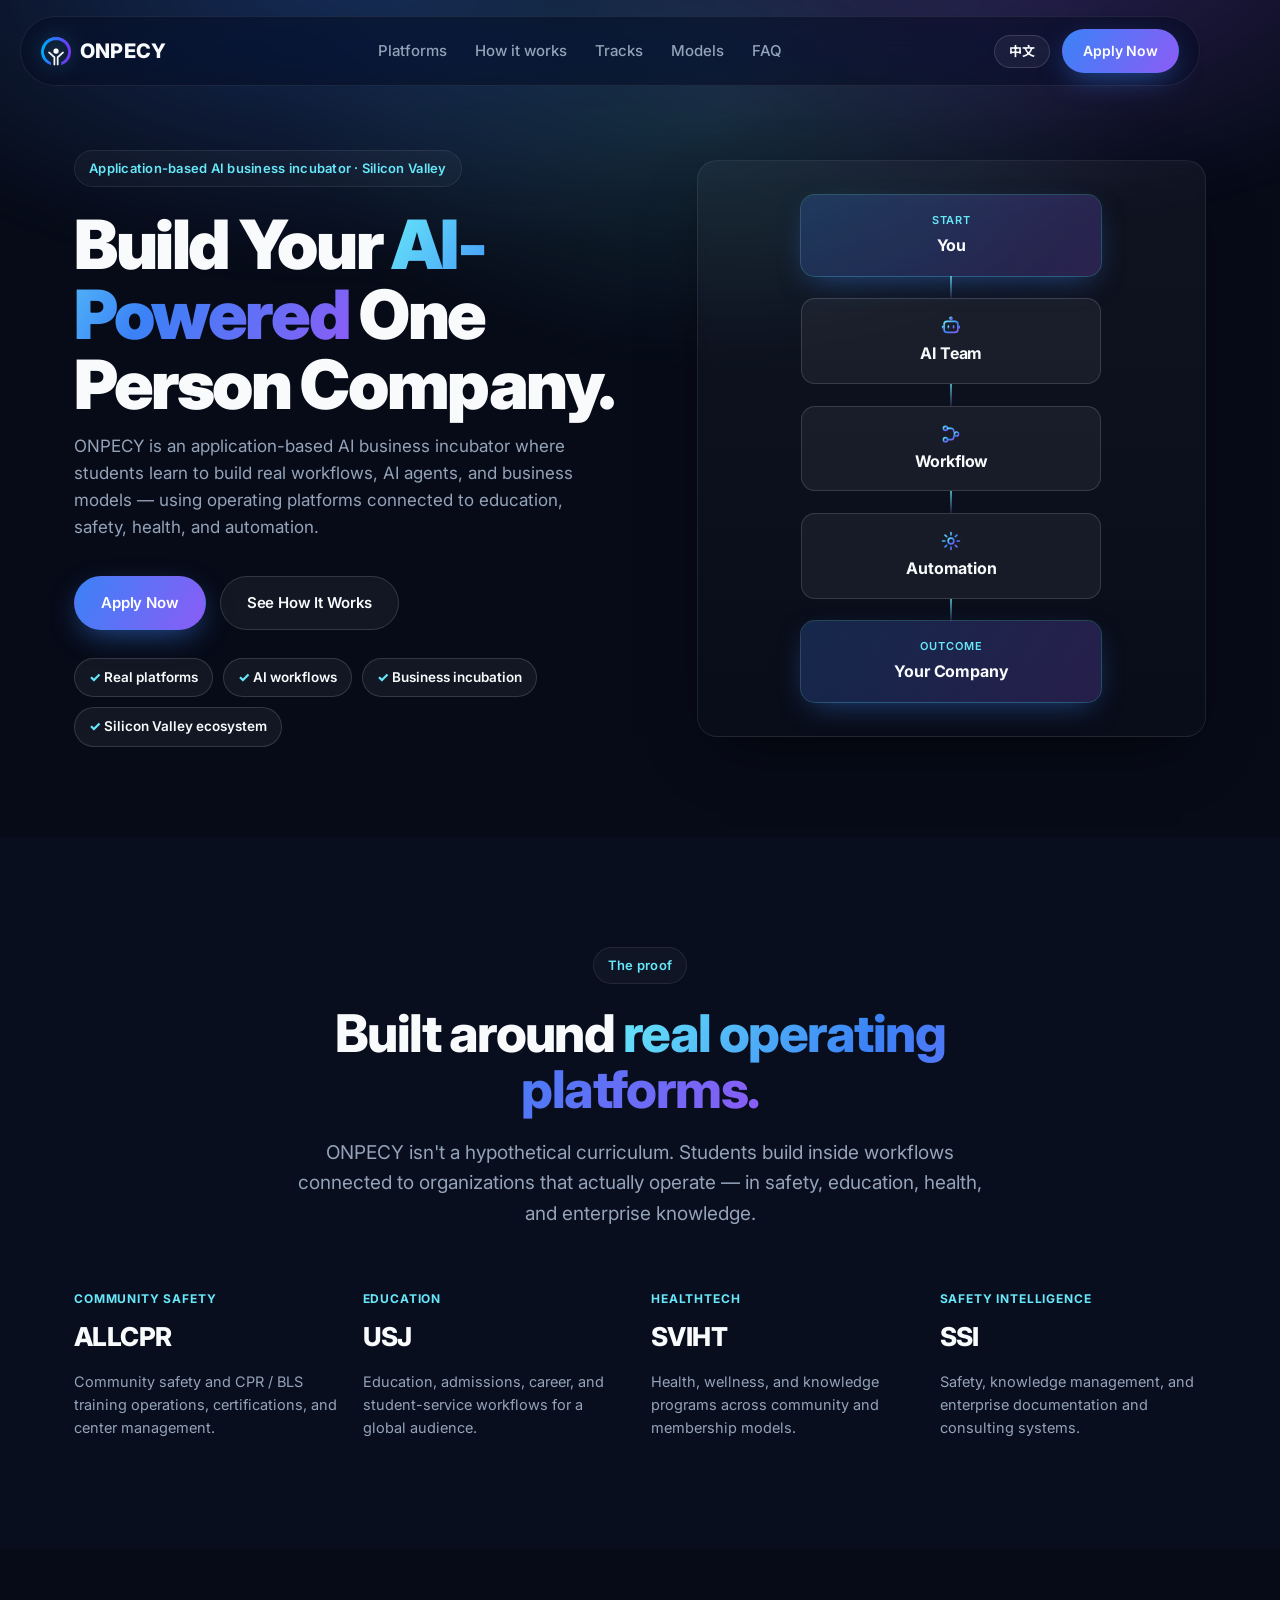
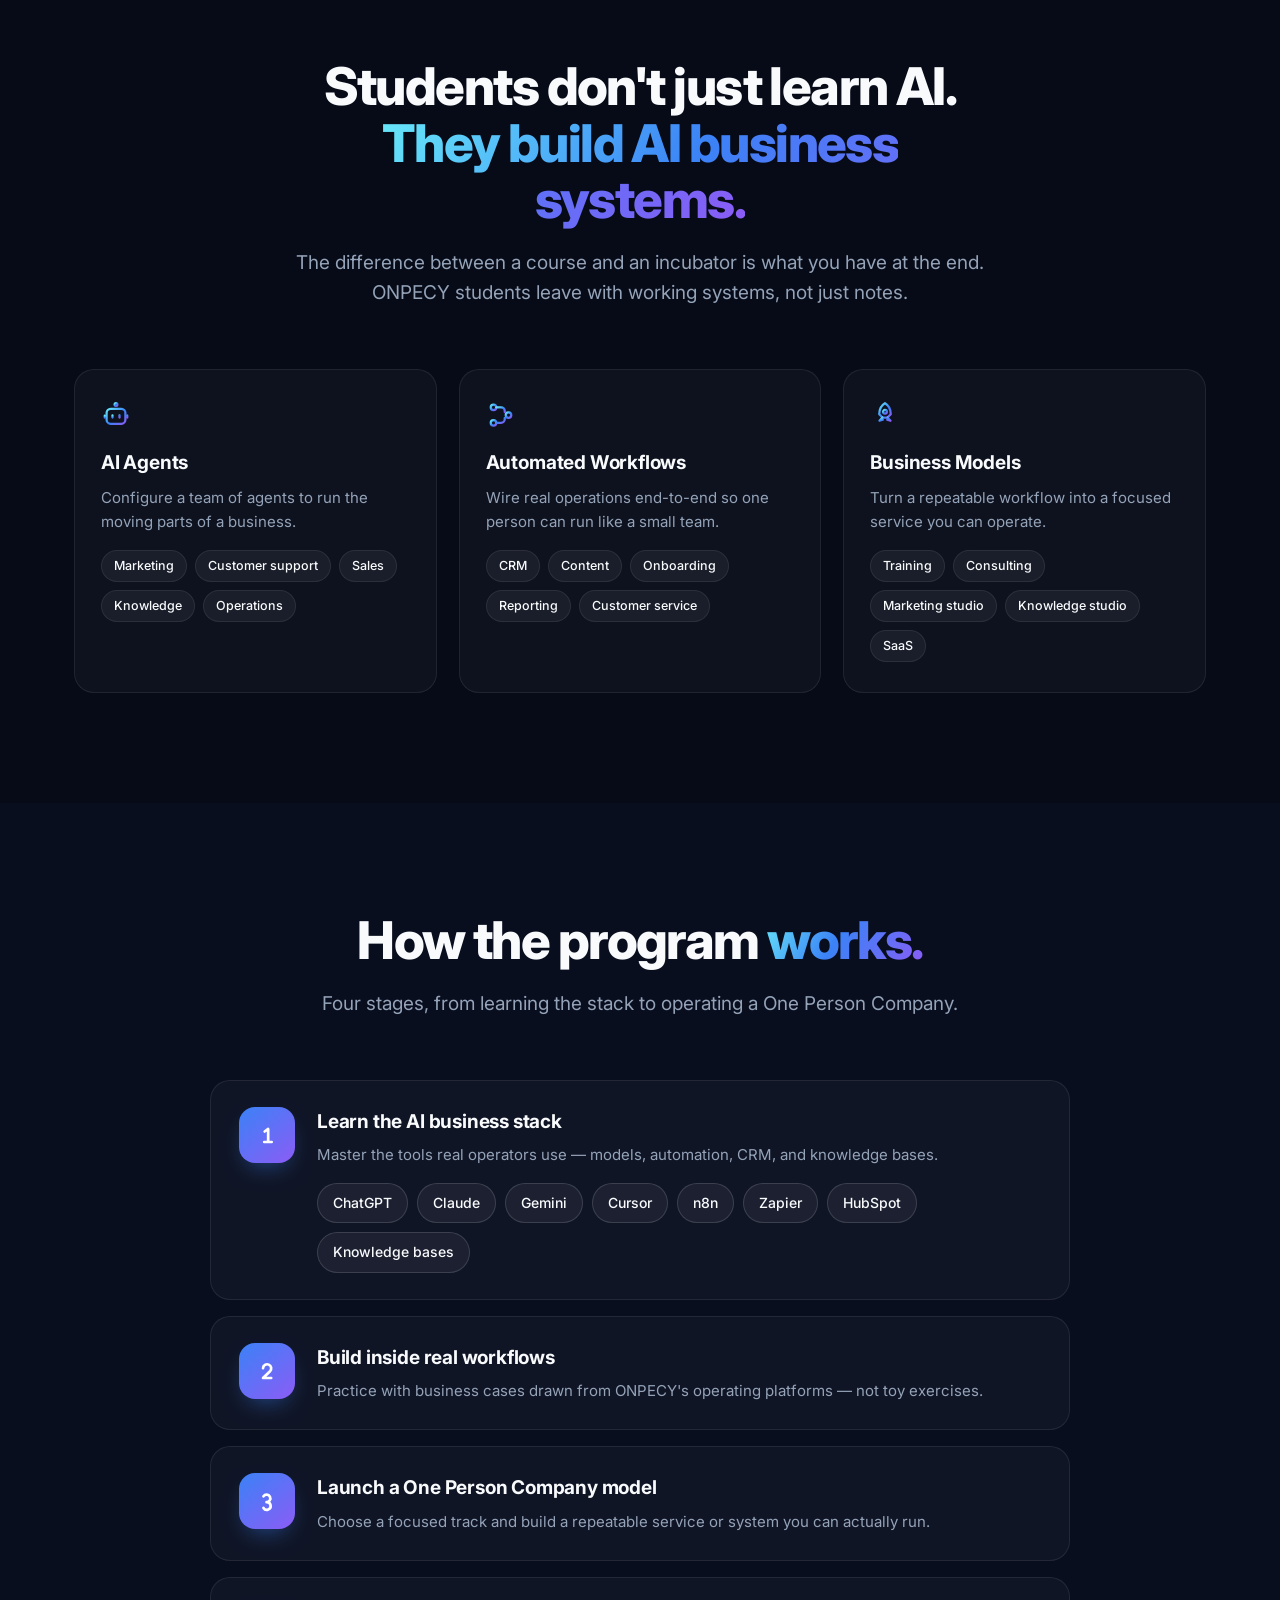
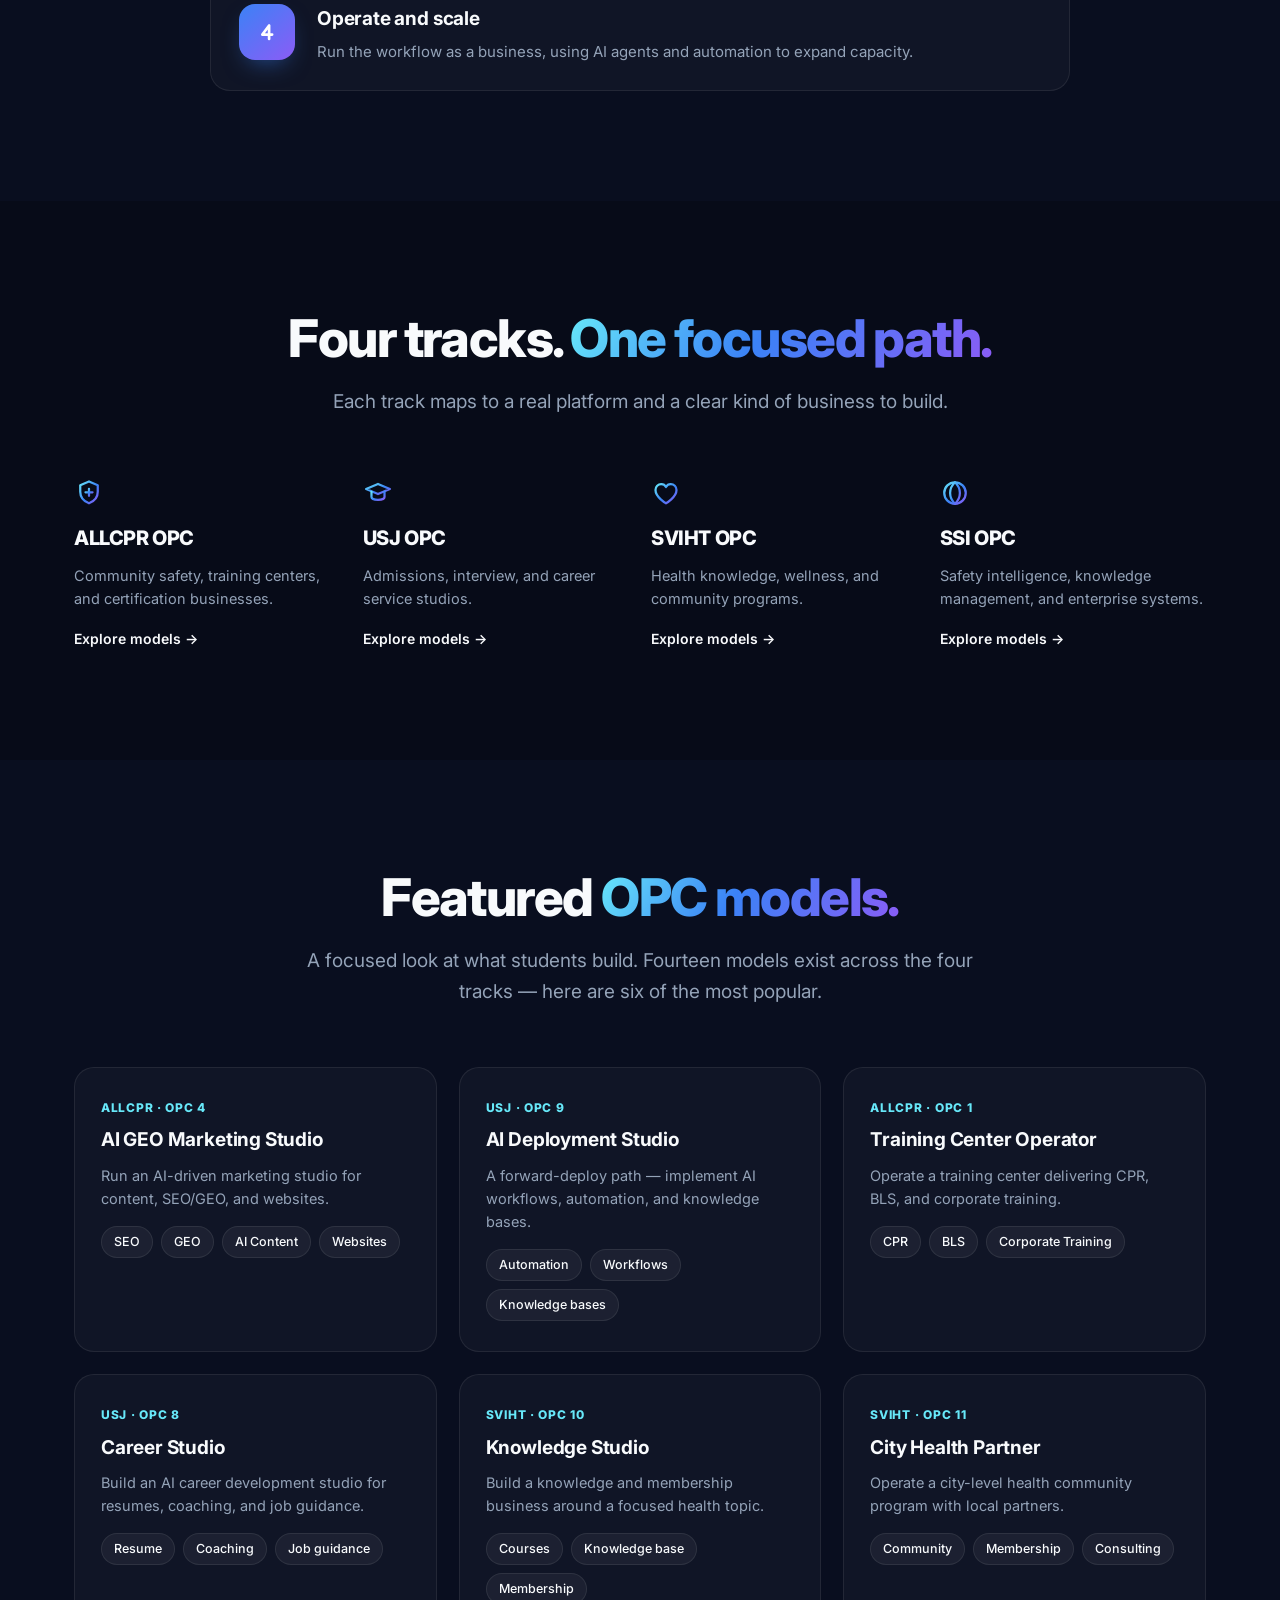
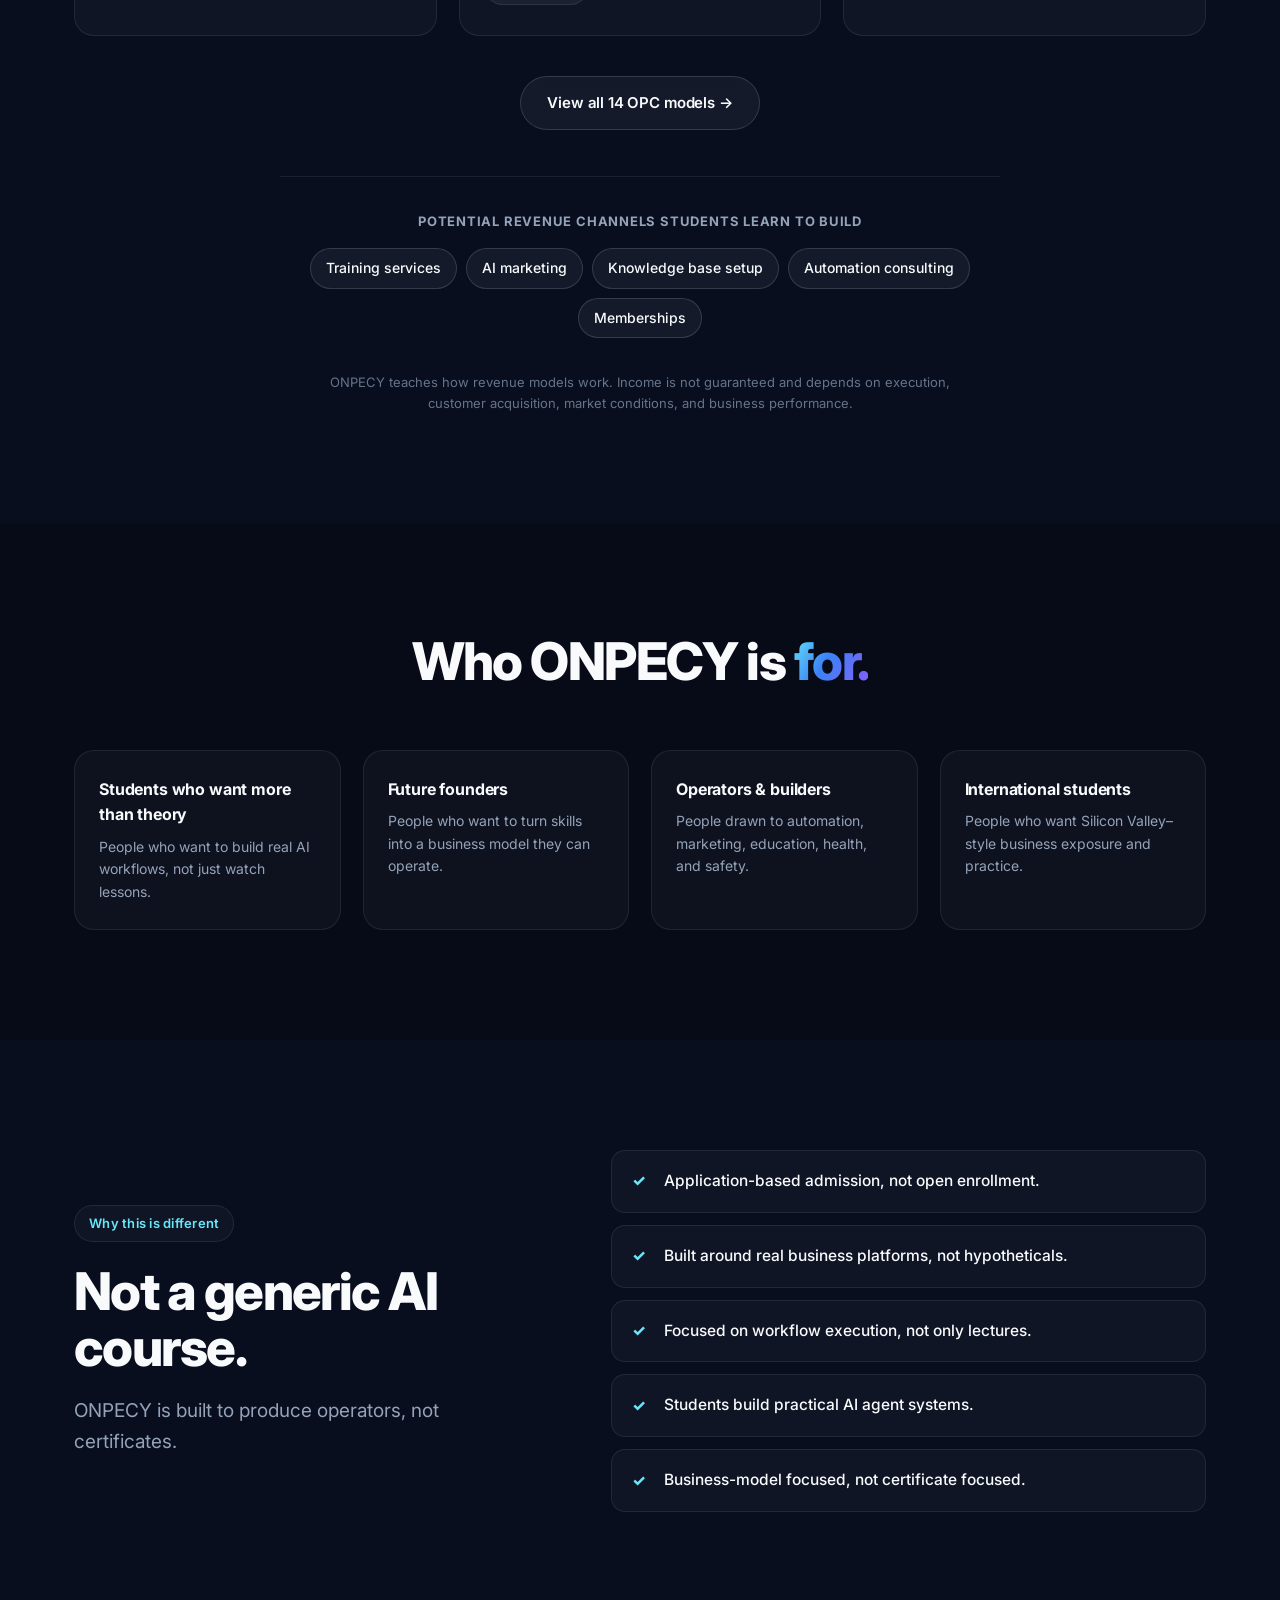
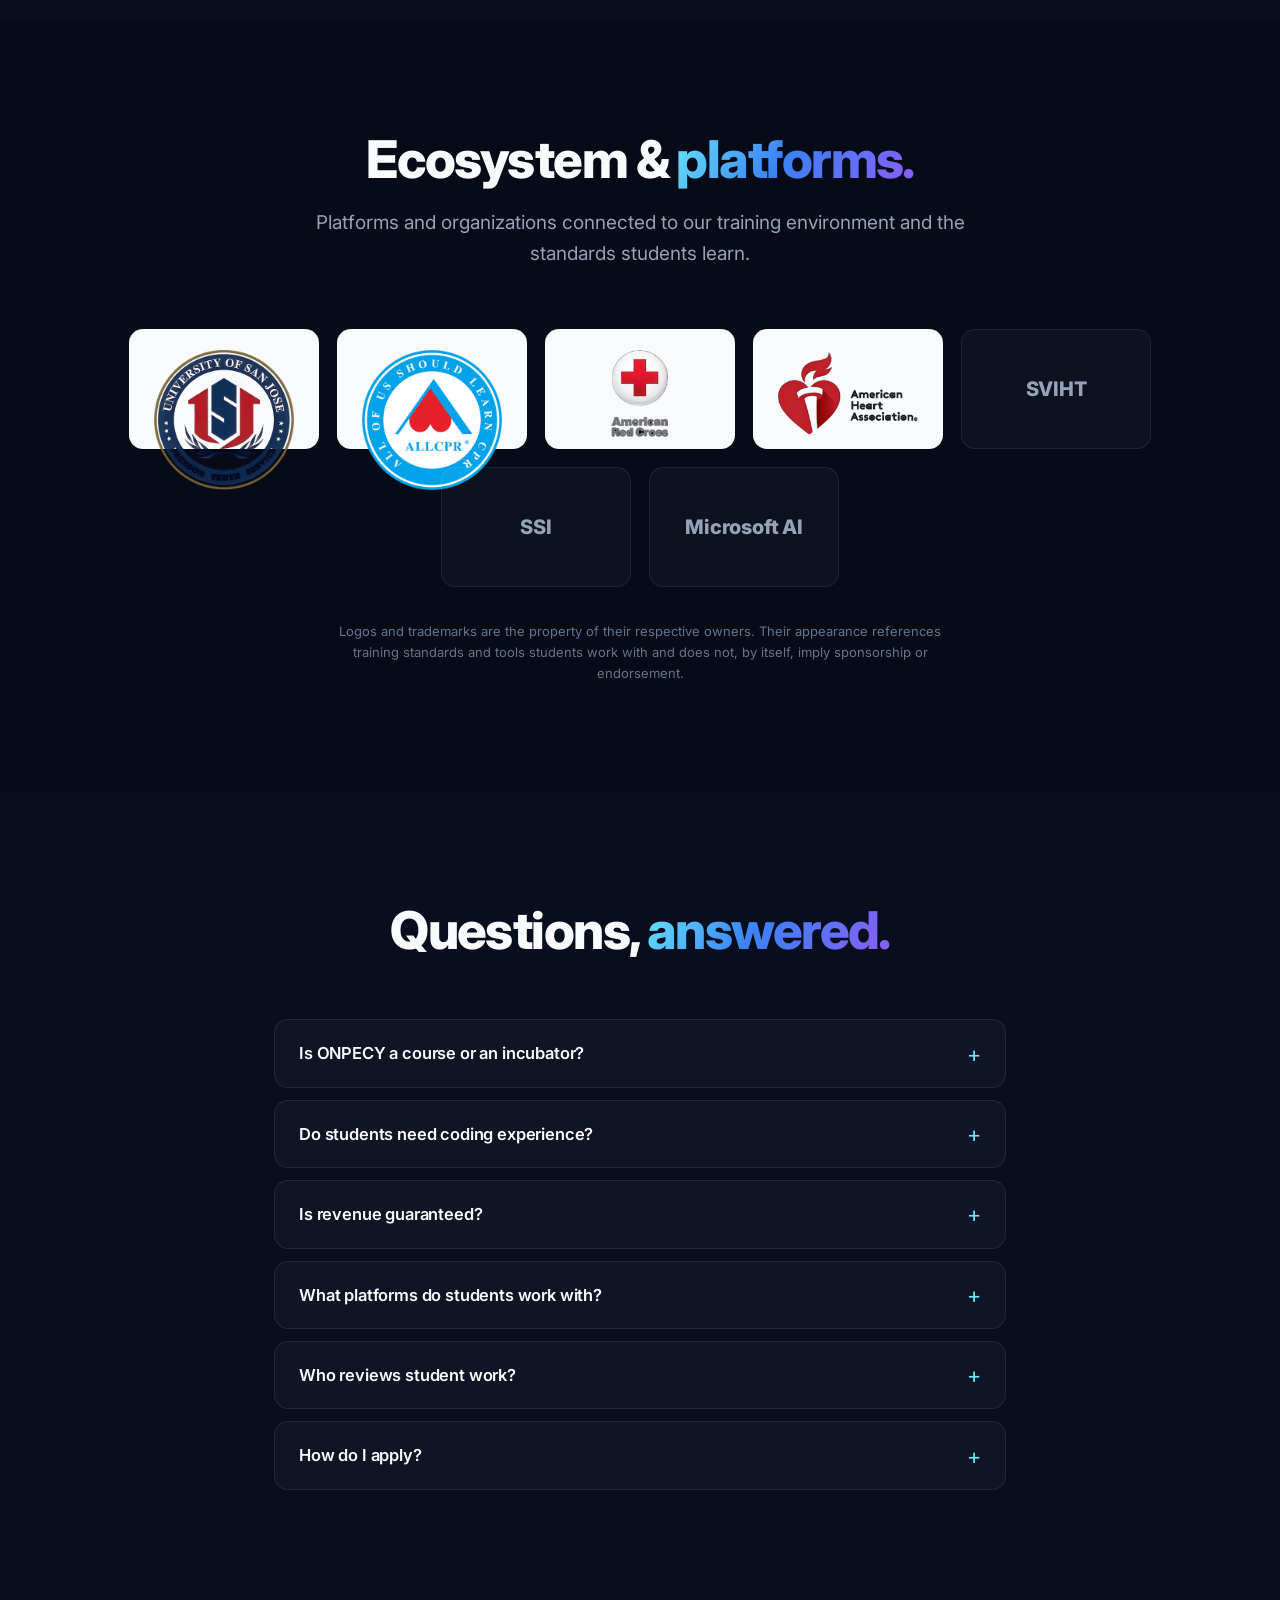
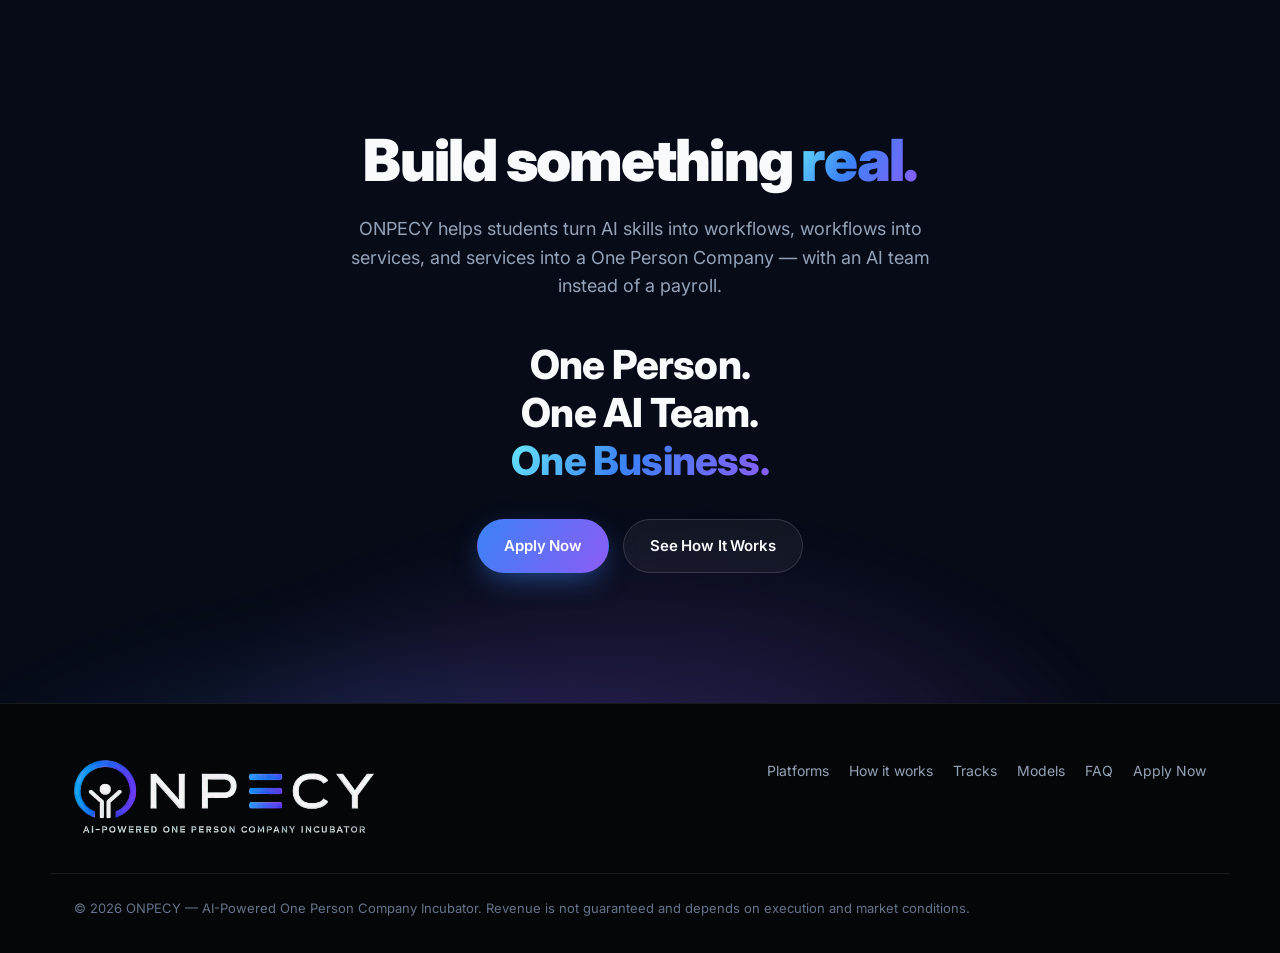
==== commit 08061043: "Add bilingual apply flow, SVG iconography, and brand logo lockup - New application page (apply.html)" ====
--- a/index.html
+++ b/index.html
@@ -12,39 +12,82 @@
   <title>ONPECY — AI-Powered One Person Company Incubator</title>
   <link rel="preconnect" href="https://fonts.googleapis.com" />
   <link rel="preconnect" href="https://fonts.gstatic.com" crossorigin />
-  <link href="https://fonts.googleapis.com/css2?family=Inter:wght@400;500;600;700;800;900&display=swap" rel="stylesheet" />
-  <link rel="stylesheet" href="styles.css" />
+  <link href="https://fonts.googleapis.com/css2?family=Inter:wght@400;500;600;700;800;900&family=Noto+Sans+SC:wght@400;500;700;900&display=swap" rel="stylesheet" />
+  <link rel="stylesheet" href="styles.css?v=2" />
 </head>
 <body>
+  <!-- ================= SVG ICON SPRITE ================= -->
+  <svg width="0" height="0" style="position:absolute" aria-hidden="true" focusable="false">
+    <defs>
+      <linearGradient id="icoGrad" x1="0" y1="0" x2="1" y2="1">
+        <stop offset="0" stop-color="#67E8F9" />
+        <stop offset=".55" stop-color="#3B82F6" />
+        <stop offset="1" stop-color="#8B5CF6" />
+      </linearGradient>
+    </defs>
+    <symbol id="ic-robot" viewBox="0 0 24 24">
+      <circle cx="12" cy="3.6" r="1.1" /><path d="M12 4.7V7" />
+      <rect x="4.5" y="7" width="15" height="12" rx="3.2" />
+      <path d="M3 12.5v1.5M21 12.5v1.5" /><path d="M9.2 12.2v1.8M14.8 12.2v1.8" /><path d="M9.5 16.3h5" />
+    </symbol>
+    <symbol id="ic-flow" viewBox="0 0 24 24">
+      <circle cx="6" cy="5.8" r="2.2" /><circle cx="6" cy="18.2" r="2.2" /><circle cx="18" cy="12" r="2.2" />
+      <path d="M8.2 5.8H12a3 3 0 0 1 3 3v.8" /><path d="M8.2 18.2H12a3 3 0 0 0 3-3v-.8" />
+    </symbol>
+    <symbol id="ic-gear" viewBox="0 0 24 24">
+      <circle cx="12" cy="12" r="3.1" />
+      <path d="M12 2.8v2.6M12 18.6v2.6M21.2 12h-2.6M5.4 12H2.8M18.5 5.5l-1.8 1.8M7.3 16.7l-1.8 1.8M18.5 18.5l-1.8-1.8M7.3 7.3 5.5 5.5" />
+    </symbol>
+    <symbol id="ic-rocket" viewBox="0 0 24 24">
+      <path d="M12 2.6c2.9 1.7 4.6 5 4.6 8.8L14 14h-4l-2.6-2.6C7.4 7.6 9.1 4.3 12 2.6Z" />
+      <circle cx="12" cy="9.4" r="1.5" /><path d="M10 14l-2.4 2.6 2.6-.8M14 14l2.4 2.6-2.6-.8" /><path d="M12 17.2v3" />
+    </symbol>
+    <symbol id="ic-shield" viewBox="0 0 24 24">
+      <path d="M12 2.8l7 3v5.2c0 4.6-3 7.7-7 9.2-4-1.5-7-4.6-7-9.2V5.8l7-3Z" /><path d="M12 8.6v5.6M9.2 11.4h5.6" />
+    </symbol>
+    <symbol id="ic-cap" viewBox="0 0 24 24">
+      <path d="M2.5 8.8 12 4.8l9.5 4-9.5 4-9.5-4Z" /><path d="M6.8 11v4.2c0 1.2 2.3 2.2 5.2 2.2s5.2-1 5.2-2.2V11" /><path d="M21.5 8.8v4.6" />
+    </symbol>
+    <symbol id="ic-heart" viewBox="0 0 24 24">
+      <path d="M12 20.2S3.6 15.4 3.6 9.6C3.6 6.9 5.7 4.9 8.2 4.9c1.7 0 3.1 1 3.8 2.3.7-1.3 2.1-2.3 3.8-2.3 2.5 0 4.6 2 4.6 4.7 0 5.8-8.4 10.6-8.4 10.6Z" />
+    </symbol>
+    <symbol id="ic-globe" viewBox="0 0 24 24">
+      <circle cx="12" cy="12" r="8.6" /><path d="M3.4 12h17.2" />
+      <path d="M12 3.4c2.5 2.4 3.9 5.4 3.9 8.6S14.5 18.2 12 20.6C9.5 18.2 8.1 15.2 8.1 12S9.5 5.8 12 3.4Z" />
+    </symbol>
+  </svg>
+
   <!-- ================= NAV ================= -->
   <header class="nav" id="nav">
     <div class="nav__inner">
       <a href="#hero" class="brand" aria-label="ONPECY home">
-        <img class="brand__mark" src="images/onpecy-mark.png" alt="" width="28" height="28" />
+        <img class="brand__mark" src="images/onpecy-icon.png" alt="" width="30" height="30" />
         <span class="brand__name">ONPECY</span>
       </a>
       <nav class="nav__links" aria-label="Primary">
-        <a href="#platforms">Platforms</a>
-        <a href="#how">How it works</a>
-        <a href="#tracks">Tracks</a>
-        <a href="models.html">Models</a>
-        <a href="#faq">FAQ</a>
+        <a href="#platforms" data-i18n="nav_platforms">Platforms</a>
+        <a href="#how" data-i18n="nav_how">How it works</a>
+        <a href="#tracks" data-i18n="nav_tracks">Tracks</a>
+        <a href="models.html" data-i18n="nav_models">Models</a>
+        <a href="#faq" data-i18n="nav_faq">FAQ</a>
       </nav>
       <div class="nav__actions">
-        <a href="#apply" class="btn btn--primary btn--sm">Apply Now</a>
+        <button class="langtoggle" id="langToggle" type="button" aria-label="Switch language">中文</button>
+        <a href="apply.html" class="btn btn--primary btn--sm" data-i18n="cta_apply">Apply Now</a>
       </div>
       <button class="nav__toggle" id="navToggle" aria-label="Toggle menu" aria-expanded="false">
         <span></span><span></span><span></span>
       </button>
     </div>
     <div class="nav__mobile" id="navMobile">
-      <a href="#platforms">Platforms</a>
-      <a href="#how">How it works</a>
-      <a href="#tracks">Tracks</a>
-      <a href="models.html">Models</a>
-      <a href="#who">Who it's for</a>
-      <a href="#faq">FAQ</a>
-      <a href="#apply" class="btn btn--primary">Apply Now</a>
+      <a href="#platforms" data-i18n="nav_platforms">Platforms</a>
+      <a href="#how" data-i18n="nav_how">How it works</a>
+      <a href="#tracks" data-i18n="nav_tracks">Tracks</a>
+      <a href="models.html" data-i18n="nav_models">Models</a>
+      <a href="#who" data-i18n="nav_who">Who it's for</a>
+      <a href="#faq" data-i18n="nav_faq">FAQ</a>
+      <button class="langtoggle langtoggle--block" id="langToggleMobile" type="button">中文</button>
+      <a href="apply.html" class="btn btn--primary" data-i18n="cta_apply">Apply Now</a>
     </div>
   </header>
 
@@ -54,70 +97,69 @@
       <div class="hero__glow" aria-hidden="true"></div>
       <div class="container hero__grid">
         <div class="hero__copy reveal">
-          <span class="eyebrow">Application-based AI business incubator · Silicon Valley</span>
-          <h1 class="hero__title">Build Your <span class="grad">AI-Powered</span> One Person Company.</h1>
-          <p class="hero__sub">ONPECY is an application-based AI business incubator where students learn to build real workflows, AI agents, and business models — using operating platforms connected to education, safety, health, and automation.</p>
+          <span class="eyebrow" data-i18n="hero_eyebrow">Application-based AI business incubator · Silicon Valley</span>
+          <h1 class="hero__title"><span data-i18n="hero_t1">Build Your </span><span class="grad" data-i18n="hero_t2">AI-Powered</span><span data-i18n="hero_t3"> One Person Company.</span></h1>
+          <p class="hero__sub" data-i18n="hero_sub">ONPECY is an application-based AI business incubator where students learn to build real workflows, AI agents, and business models — using operating platforms connected to education, safety, health, and automation.</p>
           <div class="hero__cta">
-            <a href="#apply" class="btn btn--primary">Apply Now</a>
-            <a href="#how" class="btn btn--ghost">See How It Works</a>
+            <a href="apply.html" class="btn btn--primary" data-i18n="cta_apply">Apply Now</a>
+            <a href="#how" class="btn btn--ghost" data-i18n="cta_seehow">See How It Works</a>
           </div>
           <ul class="trustchips" aria-label="What ONPECY offers">
-            <li>Real platforms</li>
-            <li>AI workflows</li>
-            <li>Business incubation</li>
-            <li>Silicon Valley ecosystem</li>
+            <li data-i18n="chip_platforms">Real platforms</li>
+            <li data-i18n="chip_workflows">AI workflows</li>
+            <li data-i18n="chip_incubation">Business incubation</li>
+            <li data-i18n="chip_ecosystem">Silicon Valley ecosystem</li>
           </ul>
         </div>
 
-        <!-- Hero flow diagram -->
         <div class="flow reveal" aria-label="From you to your company" role="img">
           <div class="flow__node flow__node--you">
-            <span class="flow__tag">Start</span>
-            <span class="flow__label">You</span>
+            <span class="flow__tag" data-i18n="flow_start">Start</span>
+            <span class="flow__label" data-i18n="flow_you">You</span>
           </div>
           <div class="flow__line"></div>
-          <div class="flow__node"><span class="flow__ico">🤖</span><span class="flow__label">AI Team</span></div>
+          <div class="flow__node"><span class="flow__ico"><svg class="ico"><use href="#ic-robot" /></svg></span><span class="flow__label" data-i18n="flow_aiteam">AI Team</span></div>
           <div class="flow__line"></div>
-          <div class="flow__node"><span class="flow__ico">🔀</span><span class="flow__label">Workflow</span></div>
+          <div class="flow__node"><span class="flow__ico"><svg class="ico"><use href="#ic-flow" /></svg></span><span class="flow__label" data-i18n="flow_workflow">Workflow</span></div>
           <div class="flow__line"></div>
-          <div class="flow__node"><span class="flow__ico">⚙️</span><span class="flow__label">Automation</span></div>
+          <div class="flow__node"><span class="flow__ico"><svg class="ico"><use href="#ic-gear" /></svg></span><span class="flow__label" data-i18n="flow_automation">Automation</span></div>
           <div class="flow__line"></div>
           <div class="flow__node flow__node--company">
-            <span class="flow__tag">Outcome</span>
-            <span class="flow__label">Your Company</span>
+            <span class="flow__tag" data-i18n="flow_outcome">Outcome</span>
+            <span class="flow__label" data-i18n="flow_company">Your Company</span>
           </div>
         </div>
       </div>
     </section>
 
-    <!-- ================= PROOF: REAL PLATFORMS ================= -->
+    <!-- ================= PROOF ================= -->
     <section class="section section--alt" id="platforms">
       <div class="container">
         <div class="section__head reveal">
-          <span class="eyebrow eyebrow--center">The proof</span>
-          <h2 class="section__title">Built around <span class="grad">real operating platforms.</span></h2>
-          <p class="section__lead">ONPECY isn't a hypothetical curriculum. Students build inside workflows connected to organizations that actually operate — in safety, education, health, and enterprise knowledge.</p>
+          <span class="eyebrow eyebrow--center" data-i18n="proof_eyebrow">The proof</span>
+          <h2 class="section__title"><span data-i18n="proof_t1">Built around </span><span class="grad" data-i18n="proof_t2">real operating platforms.</span></h2>
+          <p class="section__lead" data-i18n="proof_lead">ONPECY isn't a hypothetical curriculum. Students build inside workflows connected to organizations that actually operate — in safety, education, health, and enterprise knowledge.</p>
         </div>
         <div class="grid grid--4">
           <article class="platform reveal">
-            <span class="platform__tag">Community Safety</span>
+            <span class="platform__tag" data-i18n="plat_allcpr_tag">Community Safety</span>
             <h3 class="platform__name">ALLCPR</h3>
-            <p class="platform__text">Community safety and CPR / BLS training operations, certifications, and center management.</p>
+            <p class="platform__text" data-i18n="plat_allcpr_text">Community safety and CPR / BLS training operations, certifications, and center management.</p>
           </article>
           <article class="platform reveal">
-            <span class="platform__tag">Education</span>
+            <span class="platform__tag" data-i18n="plat_usj_tag">Education</span>
             <h3 class="platform__name">USJ</h3>
-            <p class="platform__text">Education, admissions, career, and student-service workflows for a global audience.</p>
+            <p class="platform__text" data-i18n="plat_usj_text">Education, admissions, career, and student-service workflows for a global audience.</p>
           </article>
           <article class="platform reveal">
-            <span class="platform__tag">HealthTech</span>
+            <span class="platform__tag" data-i18n="plat_sviht_tag">HealthTech</span>
             <h3 class="platform__name">SVIHT</h3>
-            <p class="platform__text">Health, wellness, and knowledge programs across community and membership models.</p>
+            <p class="platform__text" data-i18n="plat_sviht_text">Health, wellness, and knowledge programs across community and membership models.</p>
           </article>
           <article class="platform reveal">
-            <span class="platform__tag">Safety Intelligence</span>
+            <span class="platform__tag" data-i18n="plat_ssi_tag">Safety Intelligence</span>
             <h3 class="platform__name">SSI</h3>
-            <p class="platform__text">Safety, knowledge management, and enterprise documentation and consulting systems.</p>
+            <p class="platform__text" data-i18n="plat_ssi_text">Safety, knowledge management, and enterprise documentation and consulting systems.</p>
           </article>
         </div>
       </div>
@@ -127,26 +169,26 @@
     <section class="section" id="build">
       <div class="container">
         <div class="section__head reveal">
-          <h2 class="section__title">Students don't just learn AI.<br /><span class="grad">They build AI business systems.</span></h2>
-          <p class="section__lead">The difference between a course and an incubator is what you have at the end. ONPECY students leave with working systems, not just notes.</p>
+          <h2 class="section__title"><span data-i18n="build_t1">Students don't just learn AI.</span><br /><span class="grad" data-i18n="build_t2">They build AI business systems.</span></h2>
+          <p class="section__lead" data-i18n="build_lead">The difference between a course and an incubator is what you have at the end. ONPECY students leave with working systems, not just notes.</p>
         </div>
         <div class="grid grid--3">
           <article class="card reveal">
-            <span class="card__ico">🤖</span>
-            <h3 class="card__title">AI Agents</h3>
-            <p class="card__text">Configure a team of agents to run the moving parts of a business.</p>
+            <span class="card__ico"><svg class="ico"><use href="#ic-robot" /></svg></span>
+            <h3 class="card__title" data-i18n="build_agents_t">AI Agents</h3>
+            <p class="card__text" data-i18n="build_agents_p">Configure a team of agents to run the moving parts of a business.</p>
             <div class="chips"><span>Marketing</span><span>Customer support</span><span>Sales</span><span>Knowledge</span><span>Operations</span></div>
           </article>
           <article class="card reveal">
-            <span class="card__ico">🔀</span>
-            <h3 class="card__title">Automated Workflows</h3>
-            <p class="card__text">Wire real operations end-to-end so one person can run like a small team.</p>
+            <span class="card__ico"><svg class="ico"><use href="#ic-flow" /></svg></span>
+            <h3 class="card__title" data-i18n="build_flows_t">Automated Workflows</h3>
+            <p class="card__text" data-i18n="build_flows_p">Wire real operations end-to-end so one person can run like a small team.</p>
             <div class="chips"><span>CRM</span><span>Content</span><span>Onboarding</span><span>Reporting</span><span>Customer service</span></div>
           </article>
           <article class="card reveal">
-            <span class="card__ico">🚀</span>
-            <h3 class="card__title">Business Models</h3>
-            <p class="card__text">Turn a repeatable workflow into a focused service you can operate.</p>
+            <span class="card__ico"><svg class="ico"><use href="#ic-rocket" /></svg></span>
+            <h3 class="card__title" data-i18n="build_models_t">Business Models</h3>
+            <p class="card__text" data-i18n="build_models_p">Turn a repeatable workflow into a focused service you can operate.</p>
             <div class="chips"><span>Training</span><span>Consulting</span><span>Marketing studio</span><span>Knowledge studio</span><span>SaaS</span></div>
           </article>
         </div>
@@ -157,74 +199,74 @@
     <section class="section section--alt" id="how">
       <div class="container">
         <div class="section__head reveal">
-          <h2 class="section__title">How the program <span class="grad">works.</span></h2>
-          <p class="section__lead">Four stages, from learning the stack to operating a One Person Company.</p>
+          <h2 class="section__title"><span data-i18n="how_t1">How the program </span><span class="grad" data-i18n="how_t2">works.</span></h2>
+          <p class="section__lead" data-i18n="how_lead">Four stages, from learning the stack to operating a One Person Company.</p>
         </div>
         <ol class="steps reveal">
           <li class="step">
-            <span class="step__num">1</span>
+            <span class="step__num" aria-hidden="true"><svg class="num-ico" viewBox="0 0 24 24"><path d="M10 9 L13 6.8 V18 M9.6 18 H16" /></svg></span>
             <div class="step__body">
-              <h3>Learn the AI business stack</h3>
-              <p>Master the tools real operators use — models, automation, CRM, and knowledge bases.</p>
+              <h3 data-i18n="how_s1_t">Learn the AI business stack</h3>
+              <p data-i18n="how_s1_p">Master the tools real operators use — models, automation, CRM, and knowledge bases.</p>
               <div class="pills"><span>ChatGPT</span><span>Claude</span><span>Gemini</span><span>Cursor</span><span>n8n</span><span>Zapier</span><span>HubSpot</span><span>Knowledge bases</span></div>
             </div>
           </li>
           <li class="step">
-            <span class="step__num">2</span>
+            <span class="step__num" aria-hidden="true"><svg class="num-ico" viewBox="0 0 24 24"><path d="M8.6 9.6a3.5 3.5 0 1 1 6 2.6L8.6 18H15.6" /></svg></span>
             <div class="step__body">
-              <h3>Build inside real workflows</h3>
-              <p>Practice with business cases drawn from ONPECY's operating platforms — not toy exercises.</p>
+              <h3 data-i18n="how_s2_t">Build inside real workflows</h3>
+              <p data-i18n="how_s2_p">Practice with business cases drawn from ONPECY's operating platforms — not toy exercises.</p>
             </div>
           </li>
           <li class="step">
-            <span class="step__num">3</span>
+            <span class="step__num" aria-hidden="true"><svg class="num-ico" viewBox="0 0 24 24"><path d="M9 8a3.2 3.2 0 1 1 2.6 5a3.3 3.3 0 1 1 -2.6 5" /></svg></span>
             <div class="step__body">
-              <h3>Launch a One Person Company model</h3>
-              <p>Choose a focused track and build a repeatable service or system you can actually run.</p>
+              <h3 data-i18n="how_s3_t">Launch a One Person Company model</h3>
+              <p data-i18n="how_s3_p">Choose a focused track and build a repeatable service or system you can actually run.</p>
             </div>
           </li>
           <li class="step">
-            <span class="step__num">4</span>
+            <span class="step__num" aria-hidden="true"><svg class="num-ico" viewBox="0 0 24 24"><path d="M13.8 6.5V18 M13.8 6.5L8 14.2H16.4" /></svg></span>
             <div class="step__body">
-              <h3>Operate and scale</h3>
-              <p>Run the workflow as a business, using AI agents and automation to expand capacity.</p>
+              <h3 data-i18n="how_s4_t">Operate and scale</h3>
+              <p data-i18n="how_s4_p">Run the workflow as a business, using AI agents and automation to expand capacity.</p>
             </div>
           </li>
         </ol>
       </div>
     </section>
 
-    <!-- ================= FOUR TRACKS ================= -->
+    <!-- ================= TRACKS ================= -->
     <section class="section" id="tracks">
       <div class="container">
         <div class="section__head reveal">
-          <h2 class="section__title">Four tracks. <span class="grad">One focused path.</span></h2>
-          <p class="section__lead">Each track maps to a real platform and a clear kind of business to build.</p>
+          <h2 class="section__title"><span data-i18n="tracks_t1">Four tracks. </span><span class="grad" data-i18n="tracks_t2">One focused path.</span></h2>
+          <p class="section__lead" data-i18n="tracks_lead">Each track maps to a real platform and a clear kind of business to build.</p>
         </div>
         <div class="grid grid--4">
           <article class="track reveal">
-            <span class="track__ico">🚑</span>
+            <span class="track__ico"><svg class="ico"><use href="#ic-shield" /></svg></span>
             <h3 class="track__name">ALLCPR OPC</h3>
-            <p class="track__text">Community safety, training centers, and certification businesses.</p>
-            <a href="models.html#allcpr" class="link">Explore models →</a>
+            <p class="track__text" data-i18n="track_allcpr">Community safety, training centers, and certification businesses.</p>
+            <a href="models.html#allcpr" class="link" data-i18n="explore_models">Explore models →</a>
           </article>
           <article class="track reveal">
-            <span class="track__ico">🎓</span>
+            <span class="track__ico"><svg class="ico"><use href="#ic-cap" /></svg></span>
             <h3 class="track__name">USJ OPC</h3>
-            <p class="track__text">Admissions, interview, and career service studios.</p>
-            <a href="models.html#usj" class="link">Explore models →</a>
+            <p class="track__text" data-i18n="track_usj">Admissions, interview, and career service studios.</p>
+            <a href="models.html#usj" class="link" data-i18n="explore_models">Explore models →</a>
           </article>
           <article class="track reveal">
-            <span class="track__ico">❤️</span>
+            <span class="track__ico"><svg class="ico"><use href="#ic-heart" /></svg></span>
             <h3 class="track__name">SVIHT OPC</h3>
-            <p class="track__text">Health knowledge, wellness, and community programs.</p>
-            <a href="models.html#sviht" class="link">Explore models →</a>
+            <p class="track__text" data-i18n="track_sviht">Health knowledge, wellness, and community programs.</p>
+            <a href="models.html#sviht" class="link" data-i18n="explore_models">Explore models →</a>
           </article>
           <article class="track reveal">
-            <span class="track__ico">🌍</span>
+            <span class="track__ico"><svg class="ico"><use href="#ic-globe" /></svg></span>
             <h3 class="track__name">SSI OPC</h3>
-            <p class="track__text">Safety intelligence, knowledge management, and enterprise systems.</p>
-            <a href="models.html#ssi" class="link">Explore models →</a>
+            <p class="track__text" data-i18n="track_ssi">Safety intelligence, knowledge management, and enterprise systems.</p>
+            <a href="models.html#ssi" class="link" data-i18n="explore_models">Explore models →</a>
           </article>
         </div>
       </div>
@@ -234,101 +276,101 @@
     <section class="section section--alt" id="models">
       <div class="container">
         <div class="section__head reveal">
-          <h2 class="section__title">Featured <span class="grad">OPC models.</span></h2>
-          <p class="section__lead">A focused look at what students build. Fourteen models exist across the four tracks — here are six of the most popular.</p>
+          <h2 class="section__title"><span data-i18n="feat_t1">Featured </span><span class="grad" data-i18n="feat_t2">OPC models.</span></h2>
+          <p class="section__lead" data-i18n="feat_lead">A focused look at what students build. Fourteen models exist across the four tracks — here are six of the most popular.</p>
         </div>
         <div class="grid grid--3">
           <article class="model reveal">
             <span class="model__num">ALLCPR · OPC 4</span>
             <h3 class="model__name">AI GEO Marketing Studio</h3>
-            <p class="model__text">Run an AI-driven marketing studio for content, SEO/GEO, and websites.</p>
+            <p class="model__text" data-i18n="feat_m4">Run an AI-driven marketing studio for content, SEO/GEO, and websites.</p>
             <div class="chips"><span>SEO</span><span>GEO</span><span>AI Content</span><span>Websites</span></div>
           </article>
           <article class="model reveal">
             <span class="model__num">USJ · OPC 9</span>
             <h3 class="model__name">AI Deployment Studio</h3>
-            <p class="model__text">A forward-deploy path — implement AI workflows, automation, and knowledge bases.</p>
+            <p class="model__text" data-i18n="feat_m9">A forward-deploy path — implement AI workflows, automation, and knowledge bases.</p>
             <div class="chips"><span>Automation</span><span>Workflows</span><span>Knowledge bases</span></div>
           </article>
           <article class="model reveal">
             <span class="model__num">ALLCPR · OPC 1</span>
             <h3 class="model__name">Training Center Operator</h3>
-            <p class="model__text">Operate a training center delivering CPR, BLS, and corporate training.</p>
+            <p class="model__text" data-i18n="feat_m1">Operate a training center delivering CPR, BLS, and corporate training.</p>
             <div class="chips"><span>CPR</span><span>BLS</span><span>Corporate Training</span></div>
           </article>
           <article class="model reveal">
             <span class="model__num">USJ · OPC 8</span>
             <h3 class="model__name">Career Studio</h3>
-            <p class="model__text">Build an AI career development studio for resumes, coaching, and job guidance.</p>
+            <p class="model__text" data-i18n="feat_m8">Build an AI career development studio for resumes, coaching, and job guidance.</p>
             <div class="chips"><span>Resume</span><span>Coaching</span><span>Job guidance</span></div>
           </article>
           <article class="model reveal">
             <span class="model__num">SVIHT · OPC 10</span>
             <h3 class="model__name">Knowledge Studio</h3>
-            <p class="model__text">Build a knowledge and membership business around a focused health topic.</p>
+            <p class="model__text" data-i18n="feat_m10">Build a knowledge and membership business around a focused health topic.</p>
             <div class="chips"><span>Courses</span><span>Knowledge base</span><span>Membership</span></div>
           </article>
           <article class="model reveal">
             <span class="model__num">SVIHT · OPC 11</span>
             <h3 class="model__name">City Health Partner</h3>
-            <p class="model__text">Operate a city-level health community program with local partners.</p>
+            <p class="model__text" data-i18n="feat_m11">Operate a city-level health community program with local partners.</p>
             <div class="chips"><span>Community</span><span>Membership</span><span>Consulting</span></div>
           </article>
         </div>
 
         <div class="models__cta reveal">
-          <a href="models.html" class="btn btn--ghost">View all 14 OPC models →</a>
+          <a href="models.html" class="btn btn--ghost" data-i18n="feat_viewall">View all 14 OPC models →</a>
         </div>
 
         <div class="channels reveal">
-          <p class="channels__label">Potential revenue channels students learn to build</p>
+          <p class="channels__label" data-i18n="channels_label">Potential revenue channels students learn to build</p>
           <div class="pills pills--center"><span>Training services</span><span>AI marketing</span><span>Knowledge base setup</span><span>Automation consulting</span><span>Memberships</span></div>
-          <p class="disclaimer">ONPECY teaches how revenue models work. Income is not guaranteed and depends on execution, customer acquisition, market conditions, and business performance.</p>
-        </div>
-      </div>
-    </section>
-
-    <!-- ================= WHO IT'S FOR ================= -->
+          <p class="disclaimer" data-i18n="channels_disc">ONPECY teaches how revenue models work. Income is not guaranteed and depends on execution, customer acquisition, market conditions, and business performance.</p>
+        </div>
+      </div>
+    </section>
+
+    <!-- ================= WHO ================= -->
     <section class="section" id="who">
       <div class="container">
         <div class="section__head reveal">
-          <h2 class="section__title">Who ONPECY is <span class="grad">for.</span></h2>
+          <h2 class="section__title"><span data-i18n="who_t1">Who ONPECY is </span><span class="grad" data-i18n="who_t2">for.</span></h2>
         </div>
         <div class="grid grid--4">
           <article class="persona reveal">
-            <h3>Students who want more than theory</h3>
-            <p>People who want to build real AI workflows, not just watch lessons.</p>
+            <h3 data-i18n="who_1_t">Students who want more than theory</h3>
+            <p data-i18n="who_1_p">People who want to build real AI workflows, not just watch lessons.</p>
           </article>
           <article class="persona reveal">
-            <h3>Future founders</h3>
-            <p>People who want to turn skills into a business model they can operate.</p>
+            <h3 data-i18n="who_2_t">Future founders</h3>
+            <p data-i18n="who_2_p">People who want to turn skills into a business model they can operate.</p>
           </article>
           <article class="persona reveal">
-            <h3>Operators &amp; builders</h3>
-            <p>People drawn to automation, marketing, education, health, and safety.</p>
+            <h3 data-i18n="who_3_t">Operators &amp; builders</h3>
+            <p data-i18n="who_3_p">People drawn to automation, marketing, education, health, and safety.</p>
           </article>
           <article class="persona reveal">
-            <h3>International students</h3>
-            <p>People who want Silicon Valley–style business exposure and practice.</p>
-          </article>
-        </div>
-      </div>
-    </section>
-
-    <!-- ================= WHY DIFFERENT ================= -->
+            <h3 data-i18n="who_4_t">International students</h3>
+            <p data-i18n="who_4_p">People who want Silicon Valley–style business exposure and practice.</p>
+          </article>
+        </div>
+      </div>
+    </section>
+
+    <!-- ================= WHY ================= -->
     <section class="section section--alt" id="why">
       <div class="container why__grid">
         <div class="section__head section__head--left reveal">
-          <span class="eyebrow">Why this is different</span>
-          <h2 class="section__title">Not a generic AI course.</h2>
-          <p class="section__lead">ONPECY is built to produce operators, not certificates.</p>
+          <span class="eyebrow" data-i18n="why_eyebrow">Why this is different</span>
+          <h2 class="section__title" data-i18n="why_title">Not a generic AI course.</h2>
+          <p class="section__lead" data-i18n="why_lead">ONPECY is built to produce operators, not certificates.</p>
         </div>
         <ul class="reasons reveal">
-          <li>Application-based admission, not open enrollment.</li>
-          <li>Built around real business platforms, not hypotheticals.</li>
-          <li>Focused on workflow execution, not only lectures.</li>
-          <li>Students build practical AI agent systems.</li>
-          <li>Business-model focused, not certificate focused.</li>
+          <li data-i18n="why_1">Application-based admission, not open enrollment.</li>
+          <li data-i18n="why_2">Built around real business platforms, not hypotheticals.</li>
+          <li data-i18n="why_3">Focused on workflow execution, not only lectures.</li>
+          <li data-i18n="why_4">Students build practical AI agent systems.</li>
+          <li data-i18n="why_5">Business-model focused, not certificate focused.</li>
         </ul>
       </div>
     </section>
@@ -337,8 +379,8 @@
     <section class="section" id="ecosystem">
       <div class="container">
         <div class="section__head reveal">
-          <h2 class="section__title">Ecosystem &amp; <span class="grad">platforms.</span></h2>
-          <p class="section__lead">Platforms and organizations connected to our training environment and the standards students learn.</p>
+          <h2 class="section__title"><span data-i18n="eco_t1">Ecosystem &amp; </span><span class="grad" data-i18n="eco_t2">platforms.</span></h2>
+          <p class="section__lead" data-i18n="eco_lead">Platforms and organizations connected to our training environment and the standards students learn.</p>
         </div>
         <div class="logos reveal">
           <div class="logo" title="University of San Jose"><img src="images/opt/usj.png" alt="University of San Jose (USJ)" loading="lazy" /></div>
@@ -349,7 +391,7 @@
           <div class="logo logo--text"><span>SSI</span></div>
           <div class="logo logo--text"><span>Microsoft AI</span></div>
         </div>
-        <p class="disclaimer">Logos and trademarks are the property of their respective owners. Their appearance references training standards and tools students work with and does not, by itself, imply sponsorship or endorsement.</p>
+        <p class="disclaimer" data-i18n="eco_disc">Logos and trademarks are the property of their respective owners. Their appearance references training standards and tools students work with and does not, by itself, imply sponsorship or endorsement.</p>
       </div>
     </section>
 
@@ -357,51 +399,51 @@
     <section class="section section--alt" id="faq">
       <div class="container container--narrow">
         <div class="section__head reveal">
-          <h2 class="section__title">Questions, <span class="grad">answered.</span></h2>
+          <h2 class="section__title"><span data-i18n="faq_t1">Questions, </span><span class="grad" data-i18n="faq_t2">answered.</span></h2>
         </div>
         <div class="faq reveal">
           <details class="faq__item">
-            <summary>Is ONPECY a course or an incubator?</summary>
-            <p>An incubator. Lessons exist, but the goal is a working business system — AI agents, workflows, and a One Person Company model — not a certificate.</p>
-          </details>
-          <details class="faq__item">
-            <summary>Do students need coding experience?</summary>
-            <p>No. Students build with AI tools, automation platforms, and no-code/low-code workflows. The focus is operating systems, not writing everything by hand.</p>
-          </details>
-          <details class="faq__item">
-            <summary>Is revenue guaranteed?</summary>
-            <p>No. ONPECY teaches how revenue models work and how to build them. Actual income depends on execution, customer acquisition, market conditions, and business performance.</p>
-          </details>
-          <details class="faq__item">
-            <summary>What platforms do students work with?</summary>
-            <p>Workflows connected to ALLCPR, USJ, SVIHT, and SSI, using a stack that includes ChatGPT, Claude, Gemini, Cursor, automation tools, and CRM / knowledge-base systems.</p>
-          </details>
-          <details class="faq__item">
-            <summary>Who reviews student work?</summary>
-            <p>Work is built inside real workflows and reviewed against how the connected platforms actually operate, so feedback is practical rather than theoretical.</p>
-          </details>
-          <details class="faq__item">
-            <summary>How do I apply?</summary>
-            <p>Admission is application-based. Use the Apply button to start; qualified applicants are invited to continue the process.</p>
+            <summary data-i18n="faq_q1">Is ONPECY a course or an incubator?</summary>
+            <p data-i18n="faq_a1">An incubator. Lessons exist, but the goal is a working business system — AI agents, workflows, and a One Person Company model — not a certificate.</p>
+          </details>
+          <details class="faq__item">
+            <summary data-i18n="faq_q2">Do students need coding experience?</summary>
+            <p data-i18n="faq_a2">No. Students build with AI tools, automation platforms, and no-code/low-code workflows. The focus is operating systems, not writing everything by hand.</p>
+          </details>
+          <details class="faq__item">
+            <summary data-i18n="faq_q3">Is revenue guaranteed?</summary>
+            <p data-i18n="faq_a3">No. ONPECY teaches how revenue models work and how to build them. Actual income depends on execution, customer acquisition, market conditions, and business performance.</p>
+          </details>
+          <details class="faq__item">
+            <summary data-i18n="faq_q4">What platforms do students work with?</summary>
+            <p data-i18n="faq_a4">Workflows connected to ALLCPR, USJ, SVIHT, and SSI, using a stack that includes ChatGPT, Claude, Gemini, Cursor, automation tools, and CRM / knowledge-base systems.</p>
+          </details>
+          <details class="faq__item">
+            <summary data-i18n="faq_q5">Who reviews student work?</summary>
+            <p data-i18n="faq_a5">Work is built inside real workflows and reviewed against how the connected platforms actually operate, so feedback is practical rather than theoretical.</p>
+          </details>
+          <details class="faq__item">
+            <summary data-i18n="faq_q6">How do I apply?</summary>
+            <p data-i18n="faq_a6">Admission is application-based. Use the Apply button to start; qualified applicants are invited to continue the process.</p>
           </details>
         </div>
       </div>
     </section>
 
     <!-- ================= FINAL CTA ================= -->
-    <section class="vision" id="apply">
+    <section class="vision" id="start">
       <div class="vision__glow" aria-hidden="true"></div>
       <div class="container vision__inner reveal">
-        <h2 class="vision__title">Build something <span class="grad">real.</span></h2>
-        <p class="vision__copy">ONPECY helps students turn AI skills into workflows, workflows into services, and services into a One Person Company — with an AI team instead of a payroll.</p>
+        <h2 class="vision__title"><span data-i18n="cta_t1">Build something </span><span class="grad" data-i18n="cta_t2">real.</span></h2>
+        <p class="vision__copy" data-i18n="cta_copy">ONPECY helps students turn AI skills into workflows, workflows into services, and services into a One Person Company — with an AI team instead of a payroll.</p>
         <p class="vision__slogan">
-          One Person.<br />
-          One AI Team.<br />
-          <span class="grad">One Business.</span>
+          <span data-i18n="cta_s1">One Person.</span><br />
+          <span data-i18n="cta_s2">One AI Team.</span><br />
+          <span class="grad" data-i18n="cta_s3">One Business.</span>
         </p>
         <div class="hero__cta hero__cta--center">
-          <a href="#apply" class="btn btn--primary">Apply Now</a>
-          <a href="#how" class="btn btn--ghost">See How It Works</a>
+          <a href="apply.html" class="btn btn--primary" data-i18n="cta_apply">Apply Now</a>
+          <a href="#how" class="btn btn--ghost" data-i18n="cta_seehow">See How It Works</a>
         </div>
       </div>
     </section>
@@ -411,26 +453,23 @@
   <footer class="footer">
     <div class="container footer__inner">
       <div class="footer__brand">
-        <span class="footer__brandrow">
-          <img class="brand__mark" src="images/onpecy-mark.png" alt="" width="30" height="30" />
-          <span class="brand__name">ONPECY</span>
-        </span>
-        <p class="footer__tag">The AI-powered One Person Company incubator.</p>
+        <img class="footer__logo" src="images/onpecy-lockup.png" alt="ONPECY — AI-Powered One Person Company Incubator" width="300" />
       </div>
       <nav class="footer__nav" aria-label="Footer">
-        <a href="#platforms">Platforms</a>
-        <a href="#how">How it works</a>
-        <a href="#tracks">Tracks</a>
-        <a href="models.html">Models</a>
-        <a href="#faq">FAQ</a>
-        <a href="#apply">Apply</a>
+        <a href="#platforms" data-i18n="nav_platforms">Platforms</a>
+        <a href="#how" data-i18n="nav_how">How it works</a>
+        <a href="#tracks" data-i18n="nav_tracks">Tracks</a>
+        <a href="models.html" data-i18n="nav_models">Models</a>
+        <a href="#faq" data-i18n="nav_faq">FAQ</a>
+        <a href="apply.html" data-i18n="cta_apply">Apply Now</a>
       </nav>
     </div>
     <div class="container footer__legal">
-      <p>© 2026 ONPECY — AI-Powered One Person Company Incubator. Revenue is not guaranteed and depends on execution and market conditions.</p>
+      <p data-i18n="footer_legal">© 2026 ONPECY — AI-Powered One Person Company Incubator. Revenue is not guaranteed and depends on execution and market conditions.</p>
     </div>
   </footer>
 
-  <script src="app.js?v=2"></script>
+  <script src="i18n.js?v=1"></script>
+  <script src="app.js?v=3"></script>
 </body>
 </html>
--- a/styles.css
+++ b/styles.css
@@ -109,7 +109,7 @@
 .nav__links { display: flex; gap: 28px; }
 .nav__links a { color: var(--muted); text-decoration: none; font-size: 15px; font-weight: 500; transition: color 0.2s; }
 .nav__links a:hover { color: var(--text); }
-.nav__actions { display: flex; }
+.nav__actions { display: flex; align-items: center; gap: 12px; }
 .nav__toggle { display: none; flex-direction: column; gap: 5px; background: none; border: 0; cursor: pointer; padding: 6px; }
 .nav__toggle span { width: 22px; height: 2px; background: var(--text); border-radius: 2px; transition: 0.3s var(--ease); }
 .nav__mobile { display: none; }
@@ -527,6 +527,136 @@
 @media (max-width: 720px) {
   .step { grid-template-columns: 44px 1fr; gap: 16px; padding: 22px 20px; }
   .step__num { width: 44px; height: 44px; font-size: 18px; border-radius: 13px; }
+  .step__num .num-ico { width: 23px; height: 23px; }
   .trustchips { gap: 8px; }
   .pagehead { padding: 120px 0 20px; }
 }
+
+/* ============================================================
+   v3 — LANGUAGE TOGGLE + APPLY FORM
+   ============================================================ */
+.langtoggle {
+  font-family: inherit; font-size: 13px; font-weight: 700; letter-spacing: 0.01em;
+  color: var(--text); background: var(--surface-2);
+  border: 1px solid var(--border-strong); border-radius: 999px;
+  padding: 9px 14px; cursor: pointer; line-height: 1;
+  transition: background 0.2s var(--ease), border-color 0.2s var(--ease);
+}
+.langtoggle:hover { background: rgba(255,255,255,0.1); border-color: var(--cyan); }
+.langtoggle--block { width: 100%; padding: 12px; margin-top: 4px; }
+
+/* slightly relax CJK tracking */
+.lang-zh .hero__title, .lang-zh .section__title, .lang-zh .vision__title, .lang-zh .apply__title { letter-spacing: -0.01em; }
+/* keep multi-character CJK terms (e.g. 一人公司) from splitting mid-word; wrap as a unit */
+.lang-zh .hero__title, .lang-zh .section__title, .lang-zh .vision__title, .lang-zh .apply__title,
+.lang-zh .step__body h3, .lang-zh .card__title, .lang-zh .track__name { word-break: keep-all; }
+
+/* ---------- apply page ---------- */
+.apply { position: relative; padding: 140px 0 90px; overflow: hidden; }
+.apply__glow {
+  position: absolute; inset: -20% -10% auto; height: 620px;
+  background: radial-gradient(45% 60% at 25% 15%, rgba(59,130,246,0.22), transparent 70%),
+              radial-gradient(40% 55% at 80% 10%, rgba(139,92,246,0.2), transparent 70%);
+  filter: blur(22px); pointer-events: none;
+}
+.apply__grid { position: relative; display: grid; grid-template-columns: 0.92fr 1.08fr; gap: 56px; align-items: start; }
+.apply__aside { position: sticky; top: 110px; }
+.apply__title { font-size: clamp(30px, 4vw, 46px); font-weight: 800; letter-spacing: -0.03em; line-height: 1.08; margin-top: 6px; }
+.apply__lead { margin-top: 16px; font-size: 17px; color: var(--muted); max-width: 420px; }
+.apply__points { list-style: none; margin-top: 34px; display: grid; gap: 22px; }
+.apply__points li { display: grid; grid-template-columns: 40px 1fr; gap: 16px; align-items: start; }
+.apply__pnum {
+  width: 40px; height: 40px; display: grid; place-items: center; border-radius: 12px;
+  font-weight: 800; color: #fff; background: linear-gradient(140deg, #3B82F6, #8B5CF6);
+}
+.apply__points h3 { font-size: 15.5px; font-weight: 700; }
+.apply__points p { margin-top: 4px; color: var(--muted); font-size: 14px; }
+
+.apply__formwrap {
+  border: 1px solid var(--border); border-radius: var(--radius);
+  background: linear-gradient(180deg, rgba(255,255,255,0.04), rgba(255,255,255,0.01));
+  box-shadow: var(--shadow); padding: 34px 32px;
+}
+
+/* form */
+.field { margin-bottom: 18px; }
+.field--half { display: grid; grid-template-columns: 1fr 1fr; gap: 16px; }
+.field label, .form label { display: block; font-size: 14px; font-weight: 600; margin-bottom: 8px; color: var(--text); }
+.req { font-style: normal; font-size: 11px; font-weight: 700; text-transform: uppercase; letter-spacing: 0.05em; color: var(--cyan); margin-left: 4px; }
+.form input, .form select, .form textarea {
+  width: 100%; font-family: inherit; font-size: 15px; color: var(--text);
+  background: rgba(9,14,31,0.6); border: 1px solid var(--border-strong);
+  border-radius: 12px; padding: 13px 15px; transition: border-color 0.2s var(--ease), box-shadow 0.2s var(--ease);
+}
+.form textarea { resize: vertical; min-height: 80px; }
+.form input::placeholder, .form textarea::placeholder { color: #64748b; }
+.form input:focus, .form select:focus, .form textarea:focus {
+  outline: none; border-color: var(--blue); box-shadow: 0 0 0 3px rgba(59,130,246,0.22);
+}
+.form select { appearance: none; -webkit-appearance: none; cursor: pointer;
+  background-image: url("data:image/svg+xml,%3Csvg xmlns='http://www.w3.org/2000/svg' width='12' height='8' viewBox='0 0 12 8'%3E%3Cpath fill='%2394A3B8' d='M6 8 0 0h12z'/%3E%3C/svg%3E");
+  background-repeat: no-repeat; background-position: right 16px center; padding-right: 40px; }
+.consent { display: flex; align-items: flex-start; gap: 10px; margin: 6px 0 22px; cursor: pointer; }
+.consent input { width: 18px; height: 18px; margin-top: 2px; flex: none; accent-color: var(--blue); }
+.consent span { font-size: 14px; color: var(--muted); font-weight: 500; }
+.btn--full { width: 100%; justify-content: center; }
+.form__msg { margin-top: 14px; font-size: 14px; color: #fca5a5; text-align: center; min-height: 1px; }
+.form__msg:empty { margin: 0; }
+
+/* success state */
+.form__done {
+  text-align: center; padding: 50px 32px;
+  border: 1px solid var(--border); border-radius: var(--radius);
+  background: linear-gradient(160deg, rgba(59,130,246,0.1), rgba(139,92,246,0.08));
+  box-shadow: 0 0 0 1px rgba(103,232,249,0.2), var(--shadow);
+}
+.form__check {
+  width: 64px; height: 64px; margin: 0 auto 20px; border-radius: 50%;
+  display: grid; place-items: center; font-size: 30px; color: #fff;
+  background: linear-gradient(140deg, #3B82F6, #8B5CF6);
+  box-shadow: 0 0 40px -6px rgba(59,130,246,0.6);
+}
+.form__done h2 { font-size: 24px; font-weight: 800; letter-spacing: -0.02em; }
+.form__done p { margin: 12px 0 24px; color: var(--muted); }
+
+@media (max-width: 860px) {
+  .apply__grid { grid-template-columns: 1fr; gap: 36px; }
+  .apply__aside { position: static; }
+}
+@media (max-width: 560px) {
+  .field--half { grid-template-columns: 1fr; }
+  .apply__formwrap { padding: 26px 20px; }
+}
+
+/* ============================================================
+   v4 — SVG ICONS + LOGO LOCKUP
+   ============================================================ */
+/* professional line icons (replace emojis), gradient stroke */
+.ico {
+  width: 28px; height: 28px; display: block;
+  fill: none; stroke: url(#icoGrad);
+  stroke-width: 1.8; stroke-linecap: round; stroke-linejoin: round;
+}
+.flow__ico { display: inline-flex; }
+.flow__ico .ico { width: 22px; height: 22px; }
+.card__ico { display: block; margin-bottom: 18px; }
+.card__ico .ico { width: 30px; height: 30px; }
+.track__ico { display: block; margin-bottom: 14px; }
+.track__ico .ico { width: 30px; height: 30px; }
+
+/* SVG numerals for step / apply-point badges (replace text digits) */
+.num-ico {
+  fill: none; stroke: #fff; stroke-width: 2.3;
+  stroke-linecap: round; stroke-linejoin: round;
+}
+.step__num .num-ico { width: 28px; height: 28px; }
+.apply__pnum .num-ico { width: 20px; height: 20px; }
+
+/* nav compact lockup: [icon] ONPECY */
+.brand { gap: 9px; }
+.brand__mark { width: 30px; height: 30px; filter: drop-shadow(0 0 10px rgba(103, 232, 249, 0.35)); }
+.brand__name { font-size: 20px; font-weight: 800; letter-spacing: 0.01em; }
+
+/* footer full lockup with tagline */
+.footer__logo { width: 300px; max-width: 78vw; height: auto; display: block; }
+@media (max-width: 720px) { .footer__logo { width: 240px; } }
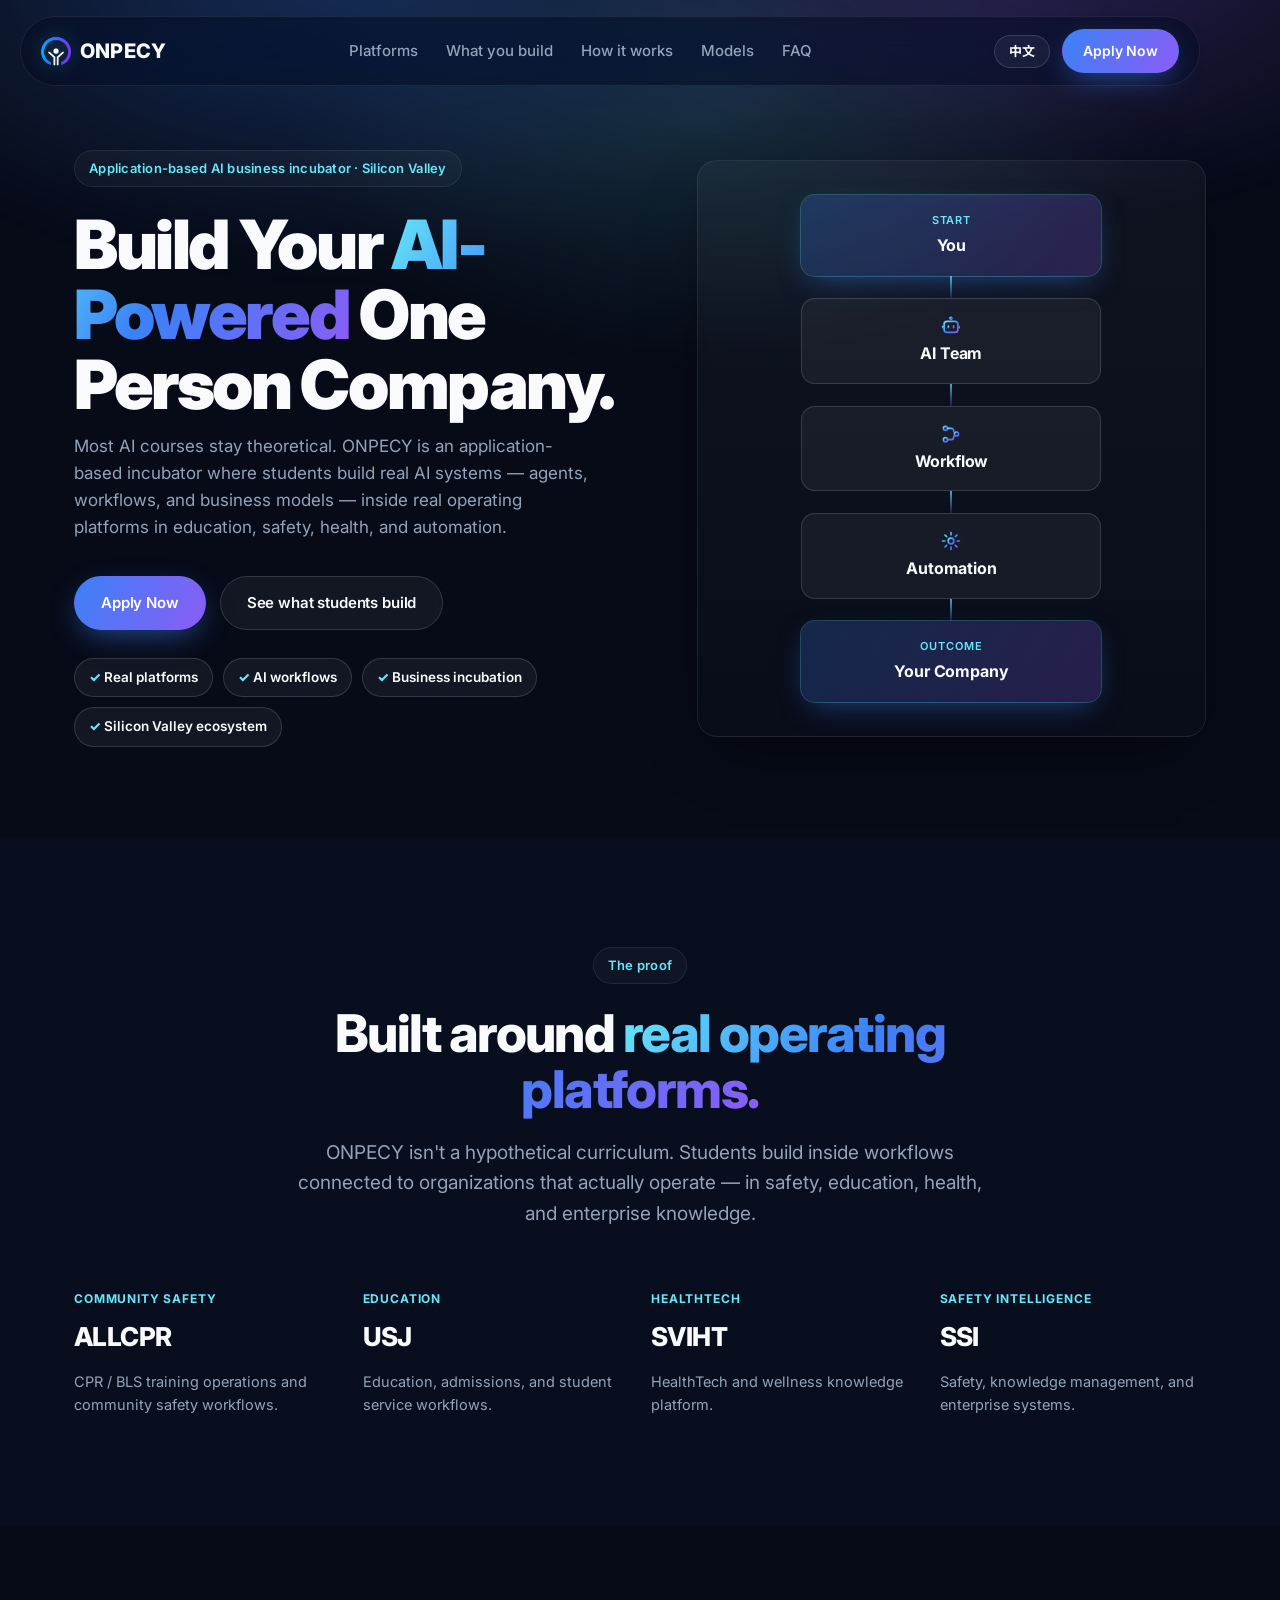
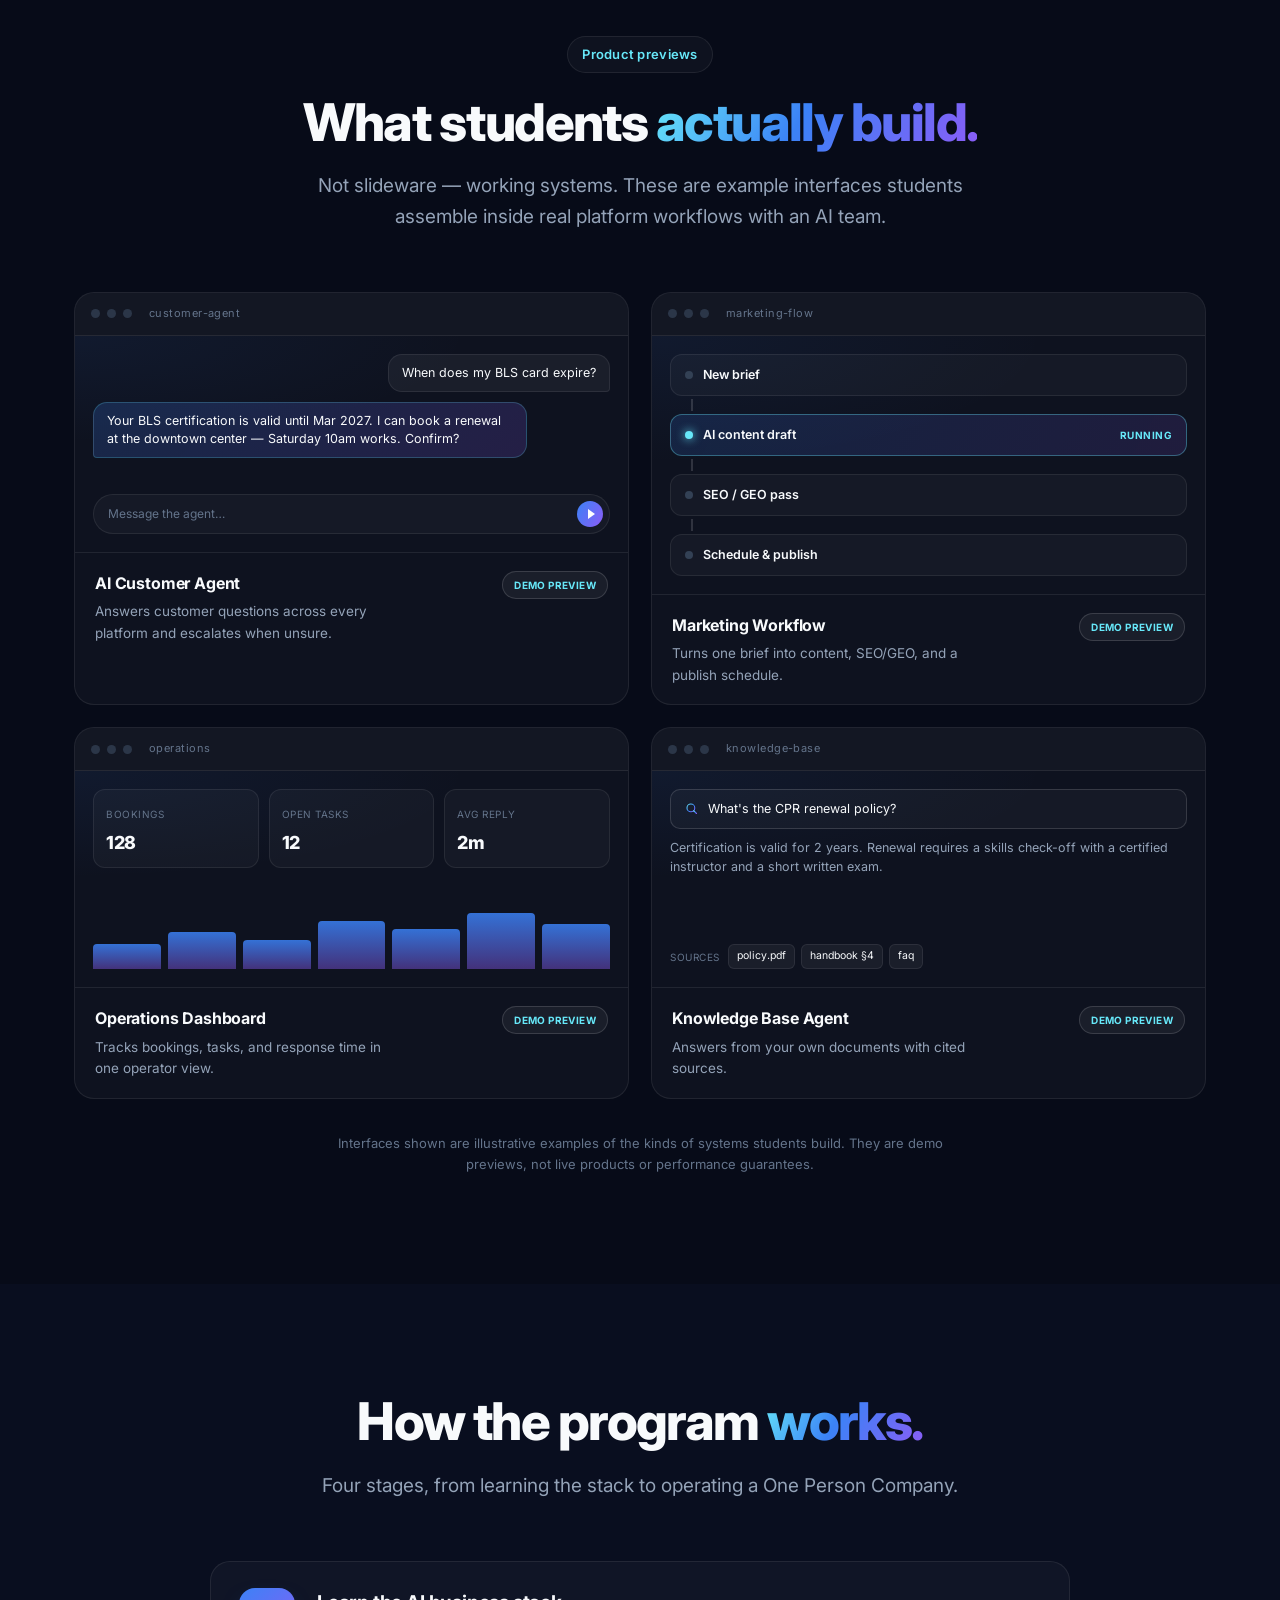
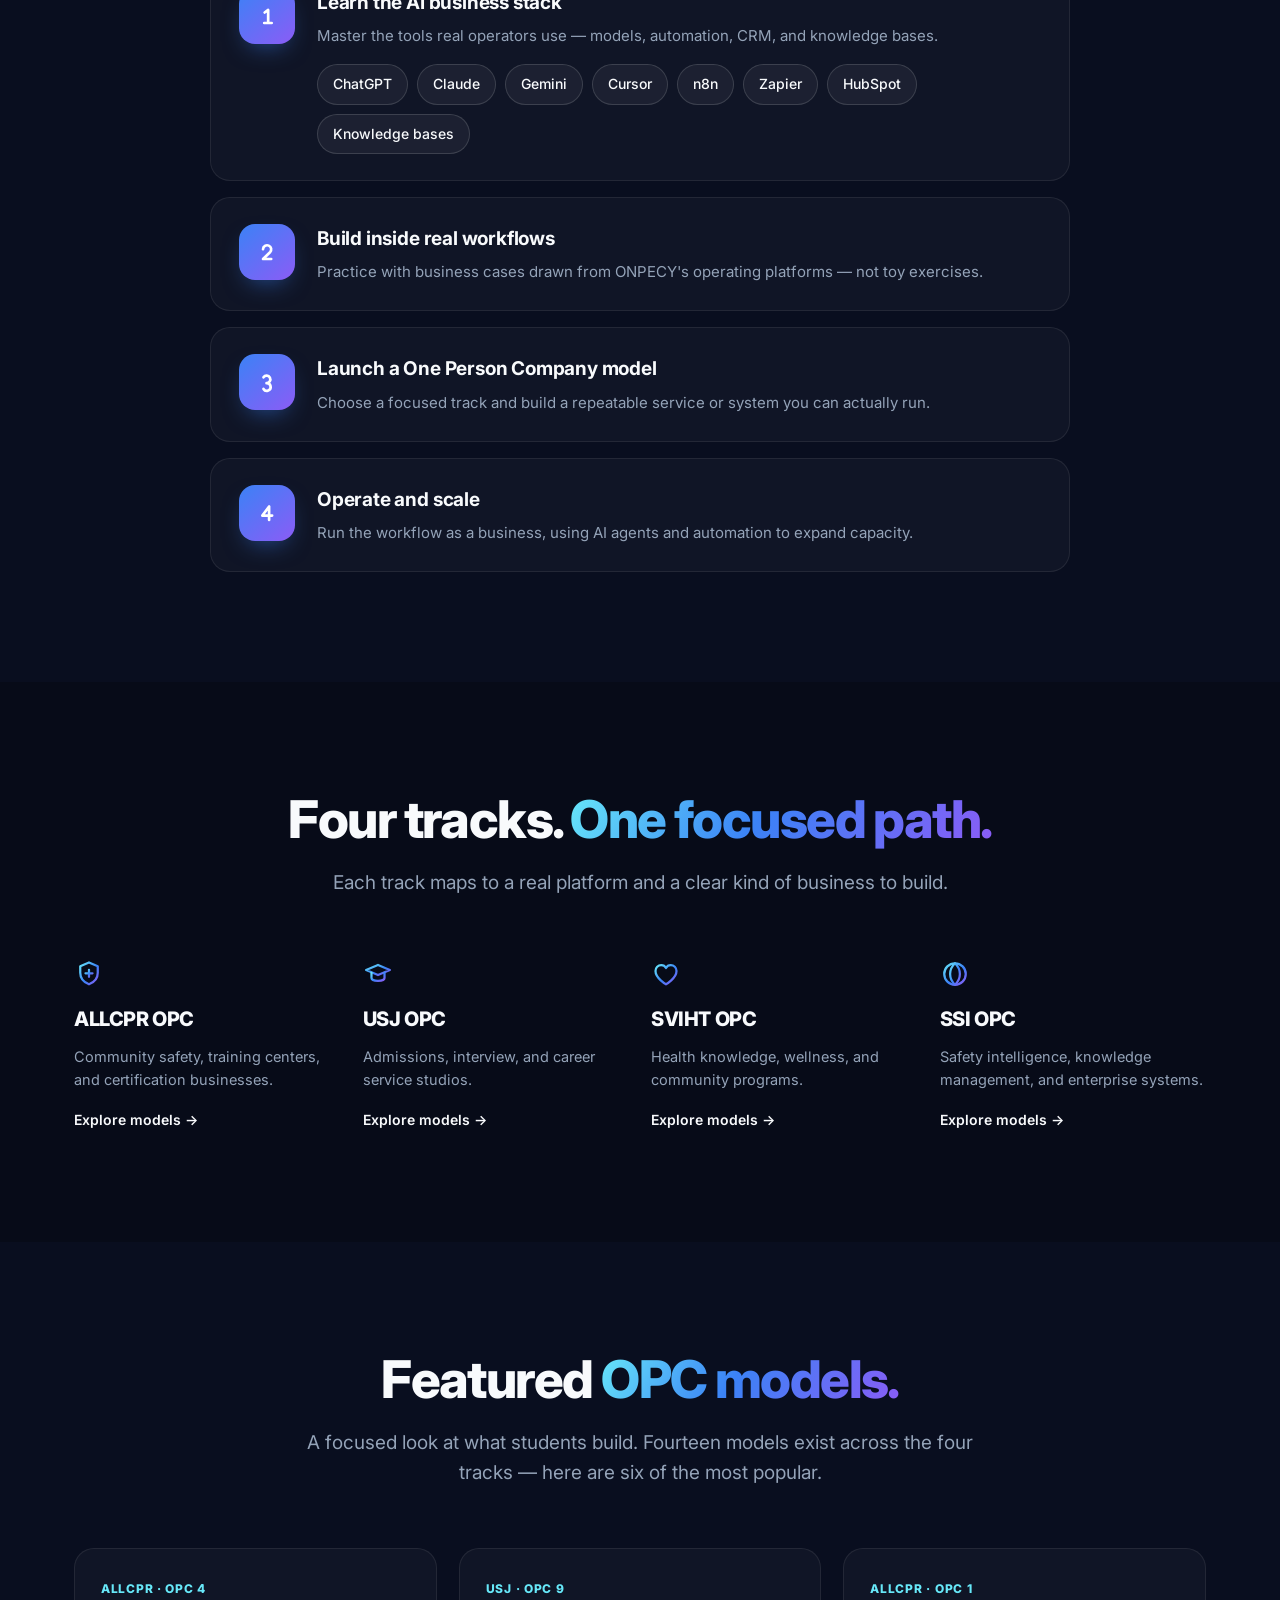
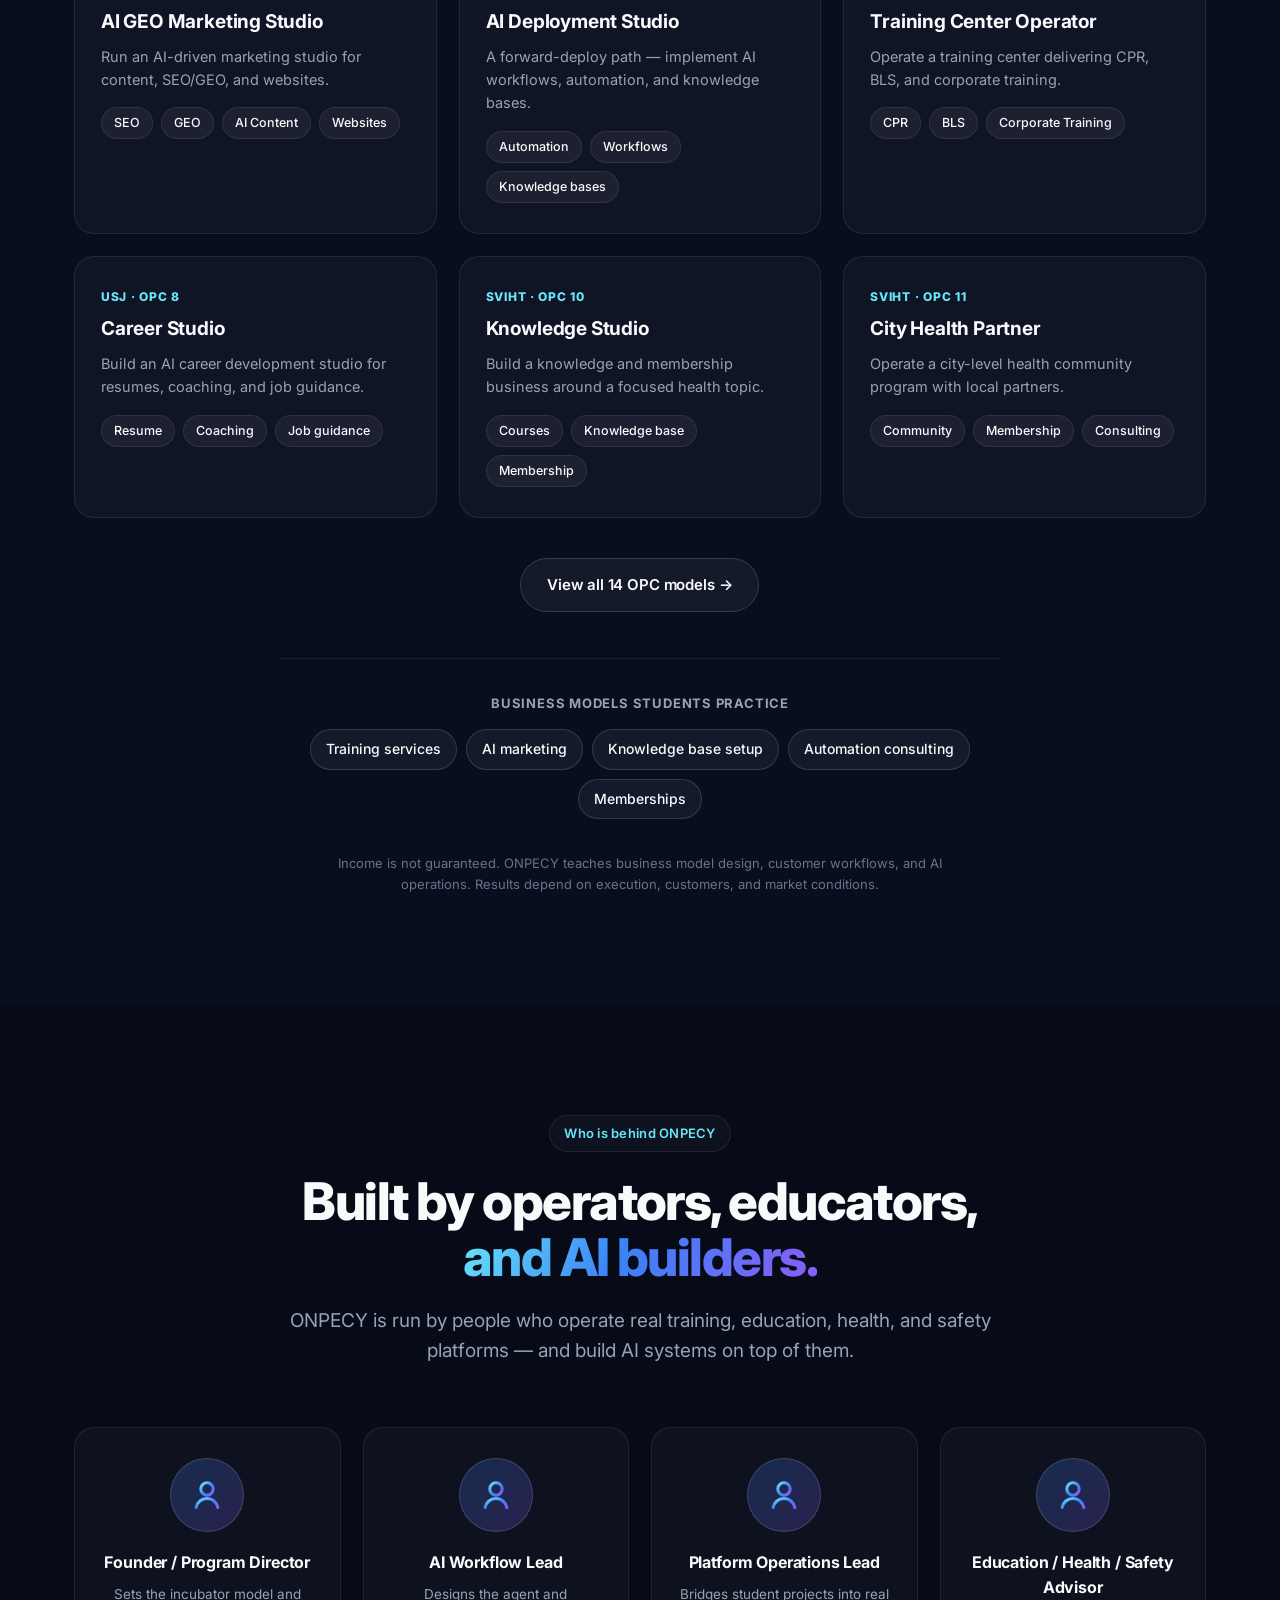
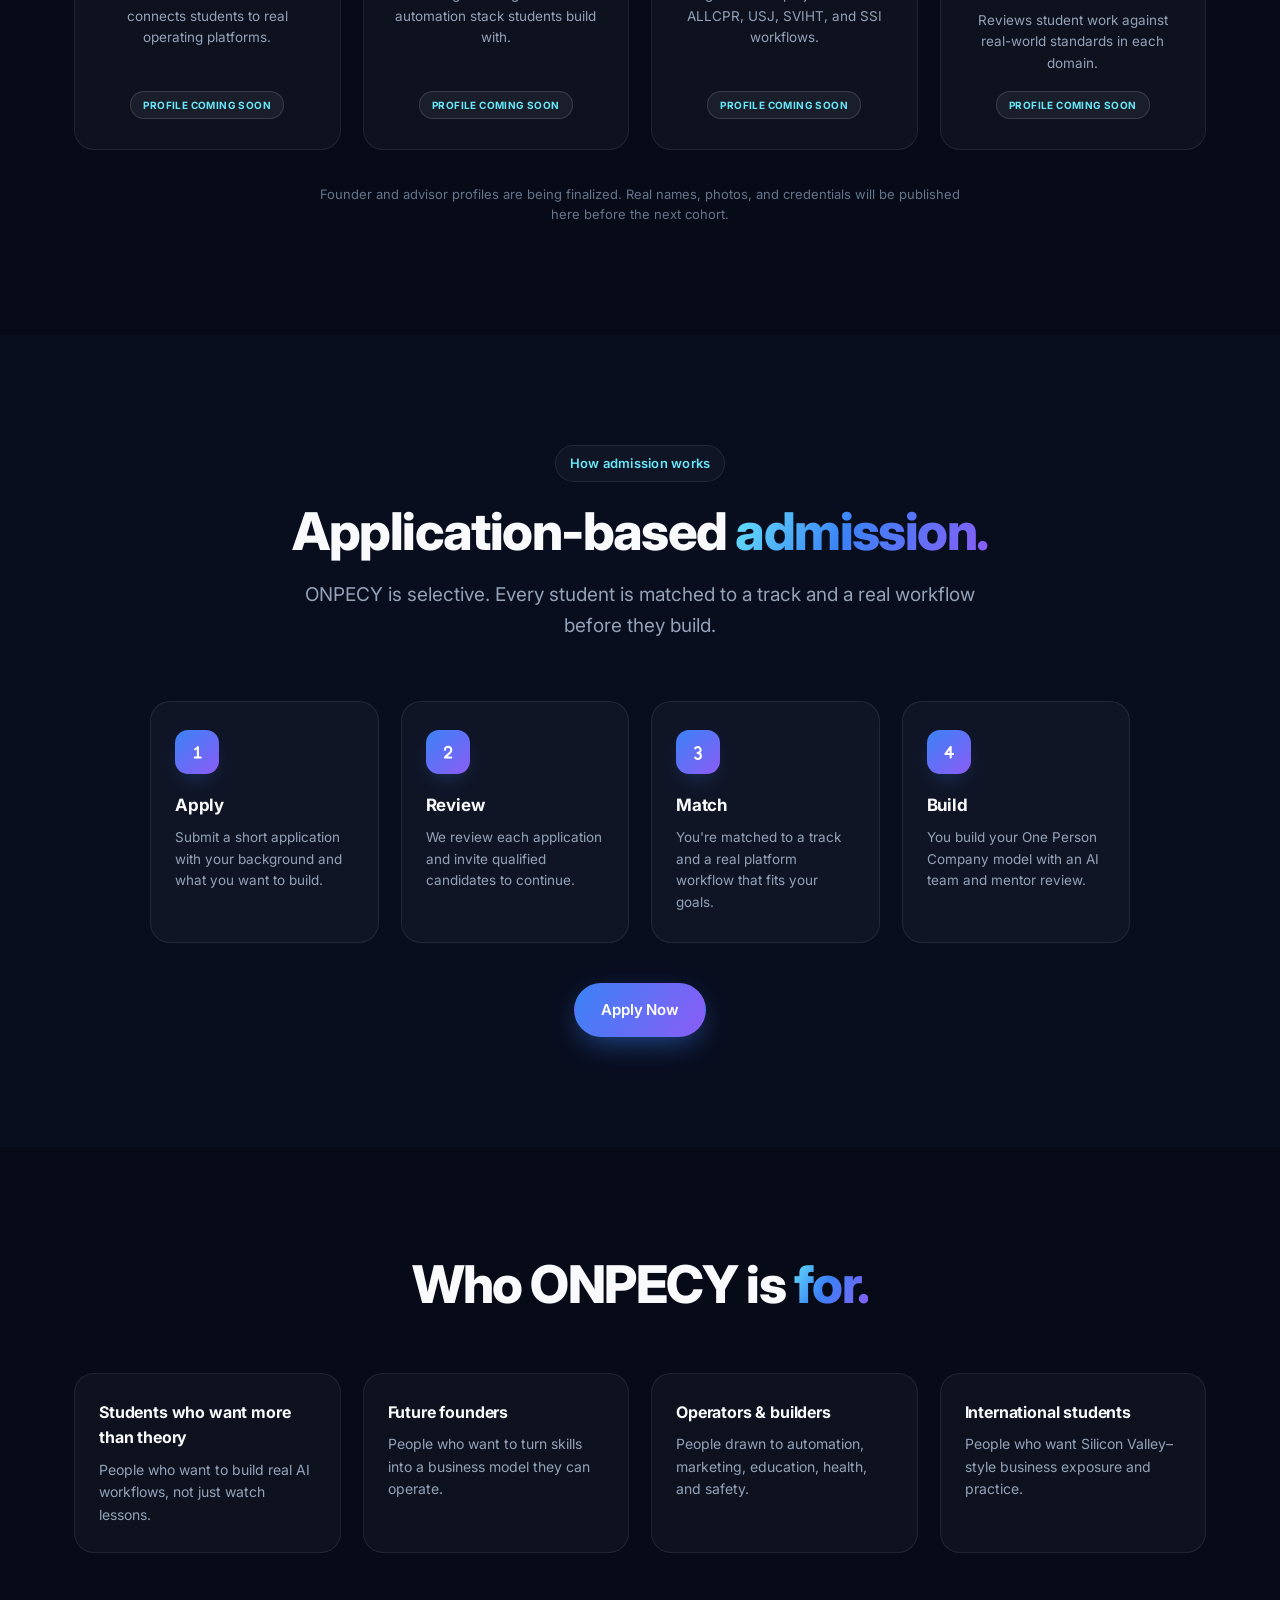
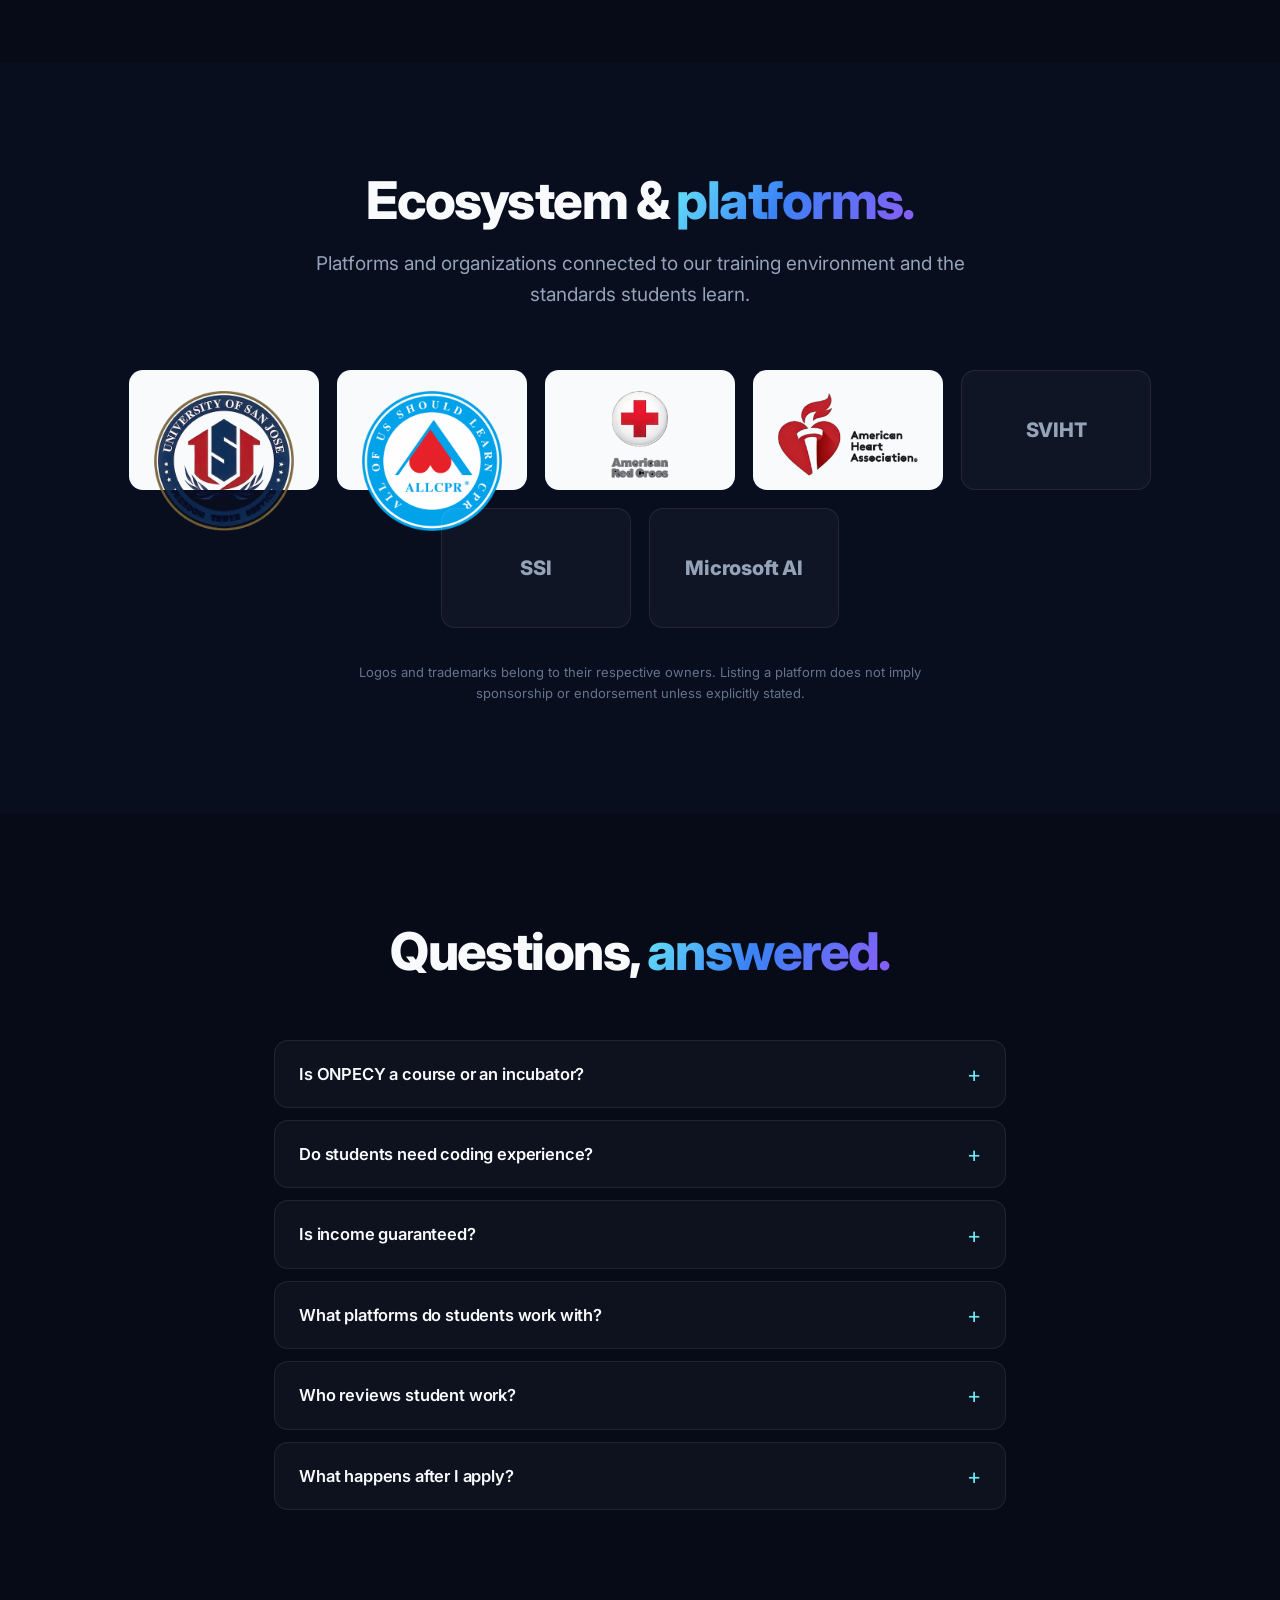
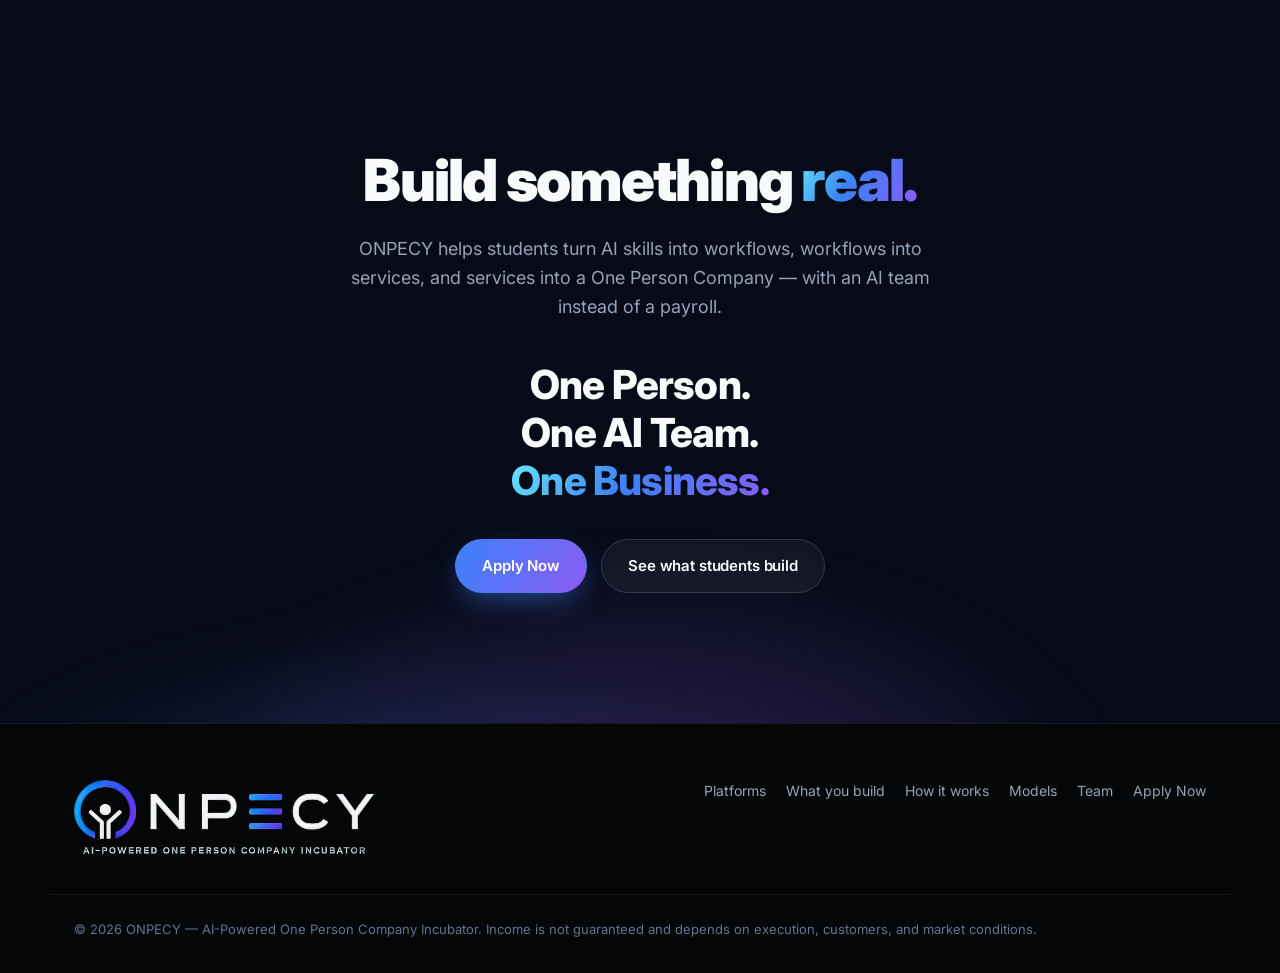
==== commit 55070e0a: "Restructure homepage: trust-first, proof before claims Reorganizes (not removes) the Word-doc conten" ====
--- a/index.html
+++ b/index.html
@@ -7,13 +7,13 @@
   <link rel="icon" type="image/png" href="images/favicon.png" />
   <link rel="apple-touch-icon" href="images/favicon.png" />
   <meta property="og:title" content="ONPECY — AI-Powered One Person Company Incubator" />
-  <meta property="og:description" content="An application-based AI business incubator where students build real workflows, AI agents, and business models on operating platforms in education, safety, health, and automation." />
+  <meta property="og:description" content="An application-based AI business incubator where students build real workflows, AI agents, and business models on real operating platforms in education, safety, health, and automation." />
   <meta property="og:image" content="images/image.png" />
   <title>ONPECY — AI-Powered One Person Company Incubator</title>
   <link rel="preconnect" href="https://fonts.googleapis.com" />
   <link rel="preconnect" href="https://fonts.gstatic.com" crossorigin />
   <link href="https://fonts.googleapis.com/css2?family=Inter:wght@400;500;600;700;800;900&family=Noto+Sans+SC:wght@400;500;700;900&display=swap" rel="stylesheet" />
-  <link rel="stylesheet" href="styles.css?v=2" />
+  <link rel="stylesheet" href="styles.css?v=3" />
 </head>
 <body>
   <!-- ================= SVG ICON SPRITE ================= -->
@@ -55,6 +55,12 @@
       <circle cx="12" cy="12" r="8.6" /><path d="M3.4 12h17.2" />
       <path d="M12 3.4c2.5 2.4 3.9 5.4 3.9 8.6S14.5 18.2 12 20.6C9.5 18.2 8.1 15.2 8.1 12S9.5 5.8 12 3.4Z" />
     </symbol>
+    <symbol id="ic-user" viewBox="0 0 24 24">
+      <circle cx="12" cy="8.4" r="3.7" /><path d="M5.5 19.5a6.6 6.6 0 0 1 13 0" />
+    </symbol>
+    <symbol id="ic-search" viewBox="0 0 24 24">
+      <circle cx="11" cy="11" r="6.2" /><path d="M20 20l-4.4-4.4" />
+    </symbol>
   </svg>
 
   <!-- ================= NAV ================= -->
@@ -66,8 +72,8 @@
       </a>
       <nav class="nav__links" aria-label="Primary">
         <a href="#platforms" data-i18n="nav_platforms">Platforms</a>
+        <a href="#build" data-i18n="nav_build">What you build</a>
         <a href="#how" data-i18n="nav_how">How it works</a>
-        <a href="#tracks" data-i18n="nav_tracks">Tracks</a>
         <a href="models.html" data-i18n="nav_models">Models</a>
         <a href="#faq" data-i18n="nav_faq">FAQ</a>
       </nav>
@@ -81,10 +87,10 @@
     </div>
     <div class="nav__mobile" id="navMobile">
       <a href="#platforms" data-i18n="nav_platforms">Platforms</a>
+      <a href="#build" data-i18n="nav_build">What you build</a>
       <a href="#how" data-i18n="nav_how">How it works</a>
-      <a href="#tracks" data-i18n="nav_tracks">Tracks</a>
       <a href="models.html" data-i18n="nav_models">Models</a>
-      <a href="#who" data-i18n="nav_who">Who it's for</a>
+      <a href="#team" data-i18n="nav_team">Team</a>
       <a href="#faq" data-i18n="nav_faq">FAQ</a>
       <button class="langtoggle langtoggle--block" id="langToggleMobile" type="button">中文</button>
       <a href="apply.html" class="btn btn--primary" data-i18n="cta_apply">Apply Now</a>
@@ -99,10 +105,10 @@
         <div class="hero__copy reveal">
           <span class="eyebrow" data-i18n="hero_eyebrow">Application-based AI business incubator · Silicon Valley</span>
           <h1 class="hero__title"><span data-i18n="hero_t1">Build Your </span><span class="grad" data-i18n="hero_t2">AI-Powered</span><span data-i18n="hero_t3"> One Person Company.</span></h1>
-          <p class="hero__sub" data-i18n="hero_sub">ONPECY is an application-based AI business incubator where students learn to build real workflows, AI agents, and business models — using operating platforms connected to education, safety, health, and automation.</p>
+          <p class="hero__sub" data-i18n="hero_sub">Most AI courses stay theoretical. ONPECY is an application-based incubator where students build real AI systems — agents, workflows, and business models — inside real operating platforms in education, safety, health, and automation.</p>
           <div class="hero__cta">
             <a href="apply.html" class="btn btn--primary" data-i18n="cta_apply">Apply Now</a>
-            <a href="#how" class="btn btn--ghost" data-i18n="cta_seehow">See How It Works</a>
+            <a href="#build" class="btn btn--ghost" data-i18n="cta_seebuild">See what students build</a>
           </div>
           <ul class="trustchips" aria-label="What ONPECY offers">
             <li data-i18n="chip_platforms">Real platforms</li>
@@ -132,7 +138,7 @@
       </div>
     </section>
 
-    <!-- ================= PROOF ================= -->
+    <!-- ================= PROOF: REAL PLATFORMS ================= -->
     <section class="section section--alt" id="platforms">
       <div class="container">
         <div class="section__head reveal">
@@ -144,54 +150,104 @@
           <article class="platform reveal">
             <span class="platform__tag" data-i18n="plat_allcpr_tag">Community Safety</span>
             <h3 class="platform__name">ALLCPR</h3>
-            <p class="platform__text" data-i18n="plat_allcpr_text">Community safety and CPR / BLS training operations, certifications, and center management.</p>
+            <p class="platform__text" data-i18n="plat_allcpr_text">CPR / BLS training operations and community safety workflows.</p>
           </article>
           <article class="platform reveal">
             <span class="platform__tag" data-i18n="plat_usj_tag">Education</span>
             <h3 class="platform__name">USJ</h3>
-            <p class="platform__text" data-i18n="plat_usj_text">Education, admissions, career, and student-service workflows for a global audience.</p>
+            <p class="platform__text" data-i18n="plat_usj_text">Education, admissions, and student service workflows.</p>
           </article>
           <article class="platform reveal">
             <span class="platform__tag" data-i18n="plat_sviht_tag">HealthTech</span>
             <h3 class="platform__name">SVIHT</h3>
-            <p class="platform__text" data-i18n="plat_sviht_text">Health, wellness, and knowledge programs across community and membership models.</p>
+            <p class="platform__text" data-i18n="plat_sviht_text">HealthTech and wellness knowledge platform.</p>
           </article>
           <article class="platform reveal">
             <span class="platform__tag" data-i18n="plat_ssi_tag">Safety Intelligence</span>
             <h3 class="platform__name">SSI</h3>
-            <p class="platform__text" data-i18n="plat_ssi_text">Safety, knowledge management, and enterprise documentation and consulting systems.</p>
-          </article>
-        </div>
-      </div>
-    </section>
-
-    <!-- ================= WHAT STUDENTS BUILD ================= -->
+            <p class="platform__text" data-i18n="plat_ssi_text">Safety, knowledge management, and enterprise systems.</p>
+          </article>
+        </div>
+      </div>
+    </section>
+
+    <!-- ================= WHAT STUDENTS ACTUALLY BUILD (mockups) ================= -->
     <section class="section" id="build">
       <div class="container">
         <div class="section__head reveal">
-          <h2 class="section__title"><span data-i18n="build_t1">Students don't just learn AI.</span><br /><span class="grad" data-i18n="build_t2">They build AI business systems.</span></h2>
-          <p class="section__lead" data-i18n="build_lead">The difference between a course and an incubator is what you have at the end. ONPECY students leave with working systems, not just notes.</p>
-        </div>
-        <div class="grid grid--3">
-          <article class="card reveal">
-            <span class="card__ico"><svg class="ico"><use href="#ic-robot" /></svg></span>
-            <h3 class="card__title" data-i18n="build_agents_t">AI Agents</h3>
-            <p class="card__text" data-i18n="build_agents_p">Configure a team of agents to run the moving parts of a business.</p>
-            <div class="chips"><span>Marketing</span><span>Customer support</span><span>Sales</span><span>Knowledge</span><span>Operations</span></div>
-          </article>
-          <article class="card reveal">
-            <span class="card__ico"><svg class="ico"><use href="#ic-flow" /></svg></span>
-            <h3 class="card__title" data-i18n="build_flows_t">Automated Workflows</h3>
-            <p class="card__text" data-i18n="build_flows_p">Wire real operations end-to-end so one person can run like a small team.</p>
-            <div class="chips"><span>CRM</span><span>Content</span><span>Onboarding</span><span>Reporting</span><span>Customer service</span></div>
-          </article>
-          <article class="card reveal">
-            <span class="card__ico"><svg class="ico"><use href="#ic-rocket" /></svg></span>
-            <h3 class="card__title" data-i18n="build_models_t">Business Models</h3>
-            <p class="card__text" data-i18n="build_models_p">Turn a repeatable workflow into a focused service you can operate.</p>
-            <div class="chips"><span>Training</span><span>Consulting</span><span>Marketing studio</span><span>Knowledge studio</span><span>SaaS</span></div>
-          </article>
-        </div>
+          <span class="eyebrow eyebrow--center" data-i18n="sb_eyebrow">Product previews</span>
+          <h2 class="section__title"><span data-i18n="sb_t1">What students </span><span class="grad" data-i18n="sb_t2">actually build.</span></h2>
+          <p class="section__lead" data-i18n="sb_lead">Not slideware — working systems. These are example interfaces students assemble inside real platform workflows with an AI team.</p>
+        </div>
+        <div class="grid grid--2">
+          <!-- AI Customer Agent -->
+          <article class="mock reveal">
+            <div class="mock__bar" aria-hidden="true"><span class="mock__dot"></span><span class="mock__dot"></span><span class="mock__dot"></span><span>customer-agent</span></div>
+            <div class="mock__screen">
+              <div class="mk-bubble mk-bubble--user">When does my BLS card expire?</div>
+              <div class="mk-bubble mk-bubble--bot">Your BLS certification is valid until Mar 2027. I can book a renewal at the downtown center — Saturday 10am works. Confirm?</div>
+              <div class="mk-input"><span>Message the agent…</span><b aria-hidden="true"><i class="mk-send"></i></b></div>
+            </div>
+            <div class="mock__foot">
+              <div><div class="mock__name" data-i18n="mock1_name">AI Customer Agent</div><div class="mock__cap" data-i18n="mock1_cap">Answers customer questions across every platform and escalates when unsure.</div></div>
+              <span class="mock__badge" data-i18n="demo_badge">Demo preview</span>
+            </div>
+          </article>
+
+          <!-- Marketing Workflow -->
+          <article class="mock reveal">
+            <div class="mock__bar" aria-hidden="true"><span class="mock__dot"></span><span class="mock__dot"></span><span class="mock__dot"></span><span>marketing-flow</span></div>
+            <div class="mock__screen">
+              <div class="mk-wf">
+                <div class="mk-node"><i></i>New brief</div>
+                <div class="mk-link"></div>
+                <div class="mk-node mk-node--on"><i></i>AI content draft <small data-i18n="mock_running">running</small></div>
+                <div class="mk-link"></div>
+                <div class="mk-node"><i></i>SEO / GEO pass</div>
+                <div class="mk-link"></div>
+                <div class="mk-node"><i></i>Schedule &amp; publish</div>
+              </div>
+            </div>
+            <div class="mock__foot">
+              <div><div class="mock__name" data-i18n="mock2_name">Marketing Workflow</div><div class="mock__cap" data-i18n="mock2_cap">Turns one brief into content, SEO/GEO, and a publish schedule.</div></div>
+              <span class="mock__badge" data-i18n="demo_badge">Demo preview</span>
+            </div>
+          </article>
+
+          <!-- Operations Dashboard -->
+          <article class="mock reveal">
+            <div class="mock__bar" aria-hidden="true"><span class="mock__dot"></span><span class="mock__dot"></span><span class="mock__dot"></span><span>operations</span></div>
+            <div class="mock__screen">
+              <div class="mk-stats">
+                <div class="mk-stat"><span data-i18n="mock_stat_bookings">Bookings</span><b>128</b></div>
+                <div class="mk-stat"><span data-i18n="mock_stat_tasks">Open tasks</span><b>12</b></div>
+                <div class="mk-stat"><span data-i18n="mock_stat_reply">Avg reply</span><b>2m</b></div>
+              </div>
+              <div class="mk-chart" aria-hidden="true">
+                <i style="height:38%"></i><i style="height:56%"></i><i style="height:44%"></i><i style="height:72%"></i><i style="height:60%"></i><i style="height:85%"></i><i style="height:68%"></i>
+              </div>
+            </div>
+            <div class="mock__foot">
+              <div><div class="mock__name" data-i18n="mock3_name">Operations Dashboard</div><div class="mock__cap" data-i18n="mock3_cap">Tracks bookings, tasks, and response time in one operator view.</div></div>
+              <span class="mock__badge" data-i18n="demo_badge">Demo preview</span>
+            </div>
+          </article>
+
+          <!-- Knowledge Base Agent -->
+          <article class="mock reveal">
+            <div class="mock__bar" aria-hidden="true"><span class="mock__dot"></span><span class="mock__dot"></span><span class="mock__dot"></span><span>knowledge-base</span></div>
+            <div class="mock__screen">
+              <div class="mk-search"><svg class="ico" aria-hidden="true"><use href="#ic-search" /></svg>What's the CPR renewal policy?</div>
+              <div class="mk-ans">Certification is valid for 2 years. Renewal requires a skills check-off with a certified instructor and a short written exam.</div>
+              <div class="mk-src"><span data-i18n="mock_src">Sources</span><span>policy.pdf</span><span>handbook §4</span><span>faq</span></div>
+            </div>
+            <div class="mock__foot">
+              <div><div class="mock__name" data-i18n="mock4_name">Knowledge Base Agent</div><div class="mock__cap" data-i18n="mock4_cap">Answers from your own documents with cited sources.</div></div>
+              <span class="mock__badge" data-i18n="demo_badge">Demo preview</span>
+            </div>
+          </article>
+        </div>
+        <p class="disclaimer" data-i18n="sb_note">Interfaces shown are illustrative examples of the kinds of systems students build. They are demo previews, not live products or performance guarantees.</p>
       </div>
     </section>
 
@@ -323,14 +379,88 @@
         </div>
 
         <div class="channels reveal">
-          <p class="channels__label" data-i18n="channels_label">Potential revenue channels students learn to build</p>
-          <div class="pills pills--center"><span>Training services</span><span>AI marketing</span><span>Knowledge base setup</span><span>Automation consulting</span><span>Memberships</span></div>
-          <p class="disclaimer" data-i18n="channels_disc">ONPECY teaches how revenue models work. Income is not guaranteed and depends on execution, customer acquisition, market conditions, and business performance.</p>
-        </div>
-      </div>
-    </section>
-
-    <!-- ================= WHO ================= -->
+          <p class="channels__label" data-i18n="channels_label">Business Models Students Practice</p>
+          <div class="pills pills--center"><span data-i18n="ch_training">Training services</span><span data-i18n="ch_marketing">AI marketing</span><span data-i18n="ch_kb">Knowledge base setup</span><span data-i18n="ch_automation">Automation consulting</span><span data-i18n="ch_membership">Memberships</span></div>
+          <p class="disclaimer" data-i18n="channels_disc">Income is not guaranteed. ONPECY teaches business model design, customer workflows, and AI operations. Results depend on execution, customers, and market conditions.</p>
+        </div>
+      </div>
+    </section>
+
+    <!-- ================= WHO IS BEHIND ONPECY (team) ================= -->
+    <section class="section" id="team">
+      <div class="container">
+        <div class="section__head reveal">
+          <span class="eyebrow eyebrow--center" data-i18n="team_eyebrow">Who is behind ONPECY</span>
+          <h2 class="section__title"><span data-i18n="team_t1">Built by operators, educators, </span><span class="grad" data-i18n="team_t2">and AI builders.</span></h2>
+          <p class="section__lead" data-i18n="team_lead">ONPECY is run by people who operate real training, education, health, and safety platforms — and build AI systems on top of them.</p>
+        </div>
+        <div class="grid grid--4">
+          <article class="member reveal">
+            <span class="member__avatar" aria-hidden="true"><svg class="ico"><use href="#ic-user" /></svg></span>
+            <h3 class="member__role" data-i18n="role1_t">Founder / Program Director</h3>
+            <p class="member__desc" data-i18n="role1_p">Sets the incubator model and connects students to real operating platforms.</p>
+            <span class="member__soon" data-i18n="role_soon">Profile coming soon</span>
+          </article>
+          <article class="member reveal">
+            <span class="member__avatar" aria-hidden="true"><svg class="ico"><use href="#ic-user" /></svg></span>
+            <h3 class="member__role" data-i18n="role2_t">AI Workflow Lead</h3>
+            <p class="member__desc" data-i18n="role2_p">Designs the agent and automation stack students build with.</p>
+            <span class="member__soon" data-i18n="role_soon">Profile coming soon</span>
+          </article>
+          <article class="member reveal">
+            <span class="member__avatar" aria-hidden="true"><svg class="ico"><use href="#ic-user" /></svg></span>
+            <h3 class="member__role" data-i18n="role3_t">Platform Operations Lead</h3>
+            <p class="member__desc" data-i18n="role3_p">Bridges student projects into real ALLCPR, USJ, SVIHT, and SSI workflows.</p>
+            <span class="member__soon" data-i18n="role_soon">Profile coming soon</span>
+          </article>
+          <article class="member reveal">
+            <span class="member__avatar" aria-hidden="true"><svg class="ico"><use href="#ic-user" /></svg></span>
+            <h3 class="member__role" data-i18n="role4_t">Education / Health / Safety Advisor</h3>
+            <p class="member__desc" data-i18n="role4_p">Reviews student work against real-world standards in each domain.</p>
+            <span class="member__soon" data-i18n="role_soon">Profile coming soon</span>
+          </article>
+        </div>
+        <p class="team__note" data-i18n="team_note">Founder and advisor profiles are being finalized. Real names, photos, and credentials will be published here before the next cohort.</p>
+      </div>
+    </section>
+
+    <!-- ================= APPLICATION-BASED ADMISSION ================= -->
+    <section class="section section--alt" id="admission">
+      <div class="container">
+        <div class="section__head reveal">
+          <span class="eyebrow eyebrow--center" data-i18n="adm_eyebrow">How admission works</span>
+          <h2 class="section__title"><span data-i18n="adm_t1">Application-based </span><span class="grad" data-i18n="adm_t2">admission.</span></h2>
+          <p class="section__lead" data-i18n="adm_lead">ONPECY is selective. Every student is matched to a track and a real workflow before they build.</p>
+        </div>
+        <div class="process reveal">
+          <article class="pstep">
+            <span class="pstep__num" aria-hidden="true"><svg class="num-ico" viewBox="0 0 24 24"><path d="M10 9 L13 6.8 V18 M9.6 18 H16" /></svg></span>
+            <h3 data-i18n="adm_s1_t">Apply</h3>
+            <p data-i18n="adm_s1_p">Submit a short application with your background and what you want to build.</p>
+          </article>
+          <article class="pstep">
+            <span class="pstep__num" aria-hidden="true"><svg class="num-ico" viewBox="0 0 24 24"><path d="M8.6 9.6a3.5 3.5 0 1 1 6 2.6L8.6 18H15.6" /></svg></span>
+            <h3 data-i18n="adm_s2_t">Review</h3>
+            <p data-i18n="adm_s2_p">We review each application and invite qualified candidates to continue.</p>
+          </article>
+          <article class="pstep">
+            <span class="pstep__num" aria-hidden="true"><svg class="num-ico" viewBox="0 0 24 24"><path d="M9 8a3.2 3.2 0 1 1 2.6 5a3.3 3.3 0 1 1 -2.6 5" /></svg></span>
+            <h3 data-i18n="adm_s3_t">Match</h3>
+            <p data-i18n="adm_s3_p">You're matched to a track and a real platform workflow that fits your goals.</p>
+          </article>
+          <article class="pstep">
+            <span class="pstep__num" aria-hidden="true"><svg class="num-ico" viewBox="0 0 24 24"><path d="M13.8 6.5V18 M13.8 6.5L8 14.2H16.4" /></svg></span>
+            <h3 data-i18n="adm_s4_t">Build</h3>
+            <p data-i18n="adm_s4_p">You build your One Person Company model with an AI team and mentor review.</p>
+          </article>
+        </div>
+        <div class="models__cta reveal">
+          <a href="apply.html" class="btn btn--primary" data-i18n="cta_apply">Apply Now</a>
+        </div>
+      </div>
+    </section>
+
+    <!-- ================= WHO IT'S FOR ================= -->
     <section class="section" id="who">
       <div class="container">
         <div class="section__head reveal">
@@ -357,26 +487,8 @@
       </div>
     </section>
 
-    <!-- ================= WHY ================= -->
-    <section class="section section--alt" id="why">
-      <div class="container why__grid">
-        <div class="section__head section__head--left reveal">
-          <span class="eyebrow" data-i18n="why_eyebrow">Why this is different</span>
-          <h2 class="section__title" data-i18n="why_title">Not a generic AI course.</h2>
-          <p class="section__lead" data-i18n="why_lead">ONPECY is built to produce operators, not certificates.</p>
-        </div>
-        <ul class="reasons reveal">
-          <li data-i18n="why_1">Application-based admission, not open enrollment.</li>
-          <li data-i18n="why_2">Built around real business platforms, not hypotheticals.</li>
-          <li data-i18n="why_3">Focused on workflow execution, not only lectures.</li>
-          <li data-i18n="why_4">Students build practical AI agent systems.</li>
-          <li data-i18n="why_5">Business-model focused, not certificate focused.</li>
-        </ul>
-      </div>
-    </section>
-
     <!-- ================= ECOSYSTEM ================= -->
-    <section class="section" id="ecosystem">
+    <section class="section section--alt" id="ecosystem">
       <div class="container">
         <div class="section__head reveal">
           <h2 class="section__title"><span data-i18n="eco_t1">Ecosystem &amp; </span><span class="grad" data-i18n="eco_t2">platforms.</span></h2>
@@ -391,12 +503,12 @@
           <div class="logo logo--text"><span>SSI</span></div>
           <div class="logo logo--text"><span>Microsoft AI</span></div>
         </div>
-        <p class="disclaimer" data-i18n="eco_disc">Logos and trademarks are the property of their respective owners. Their appearance references training standards and tools students work with and does not, by itself, imply sponsorship or endorsement.</p>
+        <p class="disclaimer" data-i18n="eco_disc">Logos and trademarks belong to their respective owners. Listing a platform does not imply sponsorship or endorsement unless explicitly stated.</p>
       </div>
     </section>
 
     <!-- ================= FAQ ================= -->
-    <section class="section section--alt" id="faq">
+    <section class="section" id="faq">
       <div class="container container--narrow">
         <div class="section__head reveal">
           <h2 class="section__title"><span data-i18n="faq_t1">Questions, </span><span class="grad" data-i18n="faq_t2">answered.</span></h2>
@@ -411,7 +523,7 @@
             <p data-i18n="faq_a2">No. Students build with AI tools, automation platforms, and no-code/low-code workflows. The focus is operating systems, not writing everything by hand.</p>
           </details>
           <details class="faq__item">
-            <summary data-i18n="faq_q3">Is revenue guaranteed?</summary>
+            <summary data-i18n="faq_q3">Is income guaranteed?</summary>
             <p data-i18n="faq_a3">No. ONPECY teaches how revenue models work and how to build them. Actual income depends on execution, customer acquisition, market conditions, and business performance.</p>
           </details>
           <details class="faq__item">
@@ -423,8 +535,8 @@
             <p data-i18n="faq_a5">Work is built inside real workflows and reviewed against how the connected platforms actually operate, so feedback is practical rather than theoretical.</p>
           </details>
           <details class="faq__item">
-            <summary data-i18n="faq_q6">How do I apply?</summary>
-            <p data-i18n="faq_a6">Admission is application-based. Use the Apply button to start; qualified applicants are invited to continue the process.</p>
+            <summary data-i18n="faq_q6">What happens after I apply?</summary>
+            <p data-i18n="faq_a6">We review your application and email qualified applicants with next steps: a short conversation, matching to a track and platform, and an invitation to build.</p>
           </details>
         </div>
       </div>
@@ -443,7 +555,7 @@
         </p>
         <div class="hero__cta hero__cta--center">
           <a href="apply.html" class="btn btn--primary" data-i18n="cta_apply">Apply Now</a>
-          <a href="#how" class="btn btn--ghost" data-i18n="cta_seehow">See How It Works</a>
+          <a href="#build" class="btn btn--ghost" data-i18n="cta_seebuild">See what students build</a>
         </div>
       </div>
     </section>
@@ -457,19 +569,19 @@
       </div>
       <nav class="footer__nav" aria-label="Footer">
         <a href="#platforms" data-i18n="nav_platforms">Platforms</a>
+        <a href="#build" data-i18n="nav_build">What you build</a>
         <a href="#how" data-i18n="nav_how">How it works</a>
-        <a href="#tracks" data-i18n="nav_tracks">Tracks</a>
         <a href="models.html" data-i18n="nav_models">Models</a>
-        <a href="#faq" data-i18n="nav_faq">FAQ</a>
+        <a href="#team" data-i18n="nav_team">Team</a>
         <a href="apply.html" data-i18n="cta_apply">Apply Now</a>
       </nav>
     </div>
     <div class="container footer__legal">
-      <p data-i18n="footer_legal">© 2026 ONPECY — AI-Powered One Person Company Incubator. Revenue is not guaranteed and depends on execution and market conditions.</p>
+      <p data-i18n="footer_legal">© 2026 ONPECY — AI-Powered One Person Company Incubator. Income is not guaranteed and depends on execution, customers, and market conditions.</p>
     </div>
   </footer>
 
-  <script src="i18n.js?v=1"></script>
+  <script src="i18n.js?v=2"></script>
   <script src="app.js?v=3"></script>
 </body>
 </html>
--- a/styles.css
+++ b/styles.css
@@ -660,3 +660,106 @@
 /* footer full lockup with tagline */
 .footer__logo { width: 300px; max-width: 78vw; height: auto; display: block; }
 @media (max-width: 720px) { .footer__logo { width: 240px; } }
+
+/* ============================================================
+   PRODUCT MOCKUPS — "What students actually build"
+   ============================================================ */
+.grid--2 { grid-template-columns: repeat(2, 1fr); }
+
+.mock {
+  border: 1px solid var(--border); background: var(--surface);
+  border-radius: var(--radius); overflow: hidden;
+  display: flex; flex-direction: column;
+  transition: transform 0.3s var(--ease), border-color 0.3s var(--ease), box-shadow 0.3s var(--ease);
+}
+.mock:hover { transform: translateY(-5px); border-color: var(--border-strong); box-shadow: var(--shadow); }
+.mock__bar { display: flex; align-items: center; gap: 7px; padding: 12px 16px; border-bottom: 1px solid var(--border); background: rgba(255, 255, 255, 0.02); }
+.mock__dot { width: 9px; height: 9px; border-radius: 50%; background: #2b3648; }
+.mock__bar span:last-child { margin-left: 10px; font-size: 11px; letter-spacing: 0.04em; color: #64748b; }
+.mock__screen {
+  padding: 18px; min-height: 216px; display: flex; flex-direction: column; gap: 10px;
+  background: radial-gradient(130% 90% at 0% 0%, rgba(59, 130, 246, 0.07), transparent 55%);
+}
+.mock__foot { padding: 18px 20px; border-top: 1px solid var(--border); display: flex; align-items: flex-start; justify-content: space-between; gap: 14px; }
+.mock__name { font-size: 16px; font-weight: 700; letter-spacing: -0.01em; }
+.mock__cap { margin-top: 5px; color: var(--muted); font-size: 13.5px; max-width: 34ch; }
+.mock__badge {
+  flex: none; font-size: 10px; font-weight: 700; letter-spacing: 0.04em; text-transform: uppercase; color: var(--cyan);
+  border: 1px solid var(--border-strong); background: var(--surface-2); border-radius: 999px; padding: 5px 11px; white-space: nowrap;
+}
+
+/* chat mock */
+.mk-bubble { max-width: 84%; font-size: 12.5px; line-height: 1.45; padding: 9px 13px; border-radius: 14px; }
+.mk-bubble--user { align-self: flex-end; background: var(--surface-2); border: 1px solid var(--border); border-bottom-right-radius: 4px; color: var(--text); }
+.mk-bubble--bot { align-self: flex-start; background: linear-gradient(140deg, rgba(59, 130, 246, 0.20), rgba(139, 92, 246, 0.18)); border: 1px solid rgba(103, 232, 249, 0.22); border-bottom-left-radius: 4px; color: var(--text); }
+.mk-input { margin-top: auto; display: flex; align-items: center; gap: 8px; border: 1px solid var(--border); background: rgba(255, 255, 255, 0.03); border-radius: 999px; padding: 6px 6px 6px 14px; font-size: 12px; color: #64748b; }
+.mk-input b { margin-left: auto; width: 26px; height: 26px; border-radius: 50%; background: linear-gradient(120deg, #3B82F6, #8B5CF6); display: grid; place-items: center; }
+.mk-send { width: 0; height: 0; border-left: 7px solid #fff; border-top: 5px solid transparent; border-bottom: 5px solid transparent; margin-left: 2px; }
+
+/* workflow mock */
+.mk-wf { display: flex; flex-direction: column; }
+.mk-node { display: flex; align-items: center; gap: 10px; border: 1px solid var(--border); background: rgba(255, 255, 255, 0.03); border-radius: 12px; padding: 10px 14px; font-size: 12.5px; font-weight: 600; color: var(--text); }
+.mk-node i { width: 8px; height: 8px; border-radius: 50%; background: #334155; flex: none; }
+.mk-node--on { border-color: rgba(103, 232, 249, 0.35); background: linear-gradient(120deg, rgba(59, 130, 246, 0.16), rgba(139, 92, 246, 0.14)); }
+.mk-node--on i { background: var(--cyan); box-shadow: 0 0 10px var(--cyan); }
+.mk-node small { margin-left: auto; font-size: 10px; font-weight: 700; text-transform: uppercase; letter-spacing: 0.05em; color: var(--cyan); }
+.mk-link { width: 2px; height: 12px; background: var(--border-strong); margin: 3px 0 3px 21px; }
+
+/* dashboard mock */
+.mk-stats { display: grid; grid-template-columns: repeat(3, 1fr); gap: 10px; }
+.mk-stat { border: 1px solid var(--border); background: rgba(255, 255, 255, 0.03); border-radius: 12px; padding: 10px 12px; }
+.mk-stat span { font-size: 10px; text-transform: uppercase; letter-spacing: 0.05em; color: #64748b; }
+.mk-stat b { display: block; margin-top: 3px; font-size: 18px; font-weight: 800; letter-spacing: -0.02em; }
+.mk-chart { margin-top: auto; display: flex; align-items: flex-end; gap: 7px; height: 66px; }
+.mk-chart i { flex: 1; border-radius: 4px 4px 0 0; background: linear-gradient(180deg, #3B82F6, rgba(139, 92, 246, 0.5)); opacity: 0.85; }
+
+/* knowledge-base mock */
+.mk-search { display: flex; align-items: center; gap: 9px; border: 1px solid var(--border-strong); background: rgba(255, 255, 255, 0.03); border-radius: 10px; padding: 9px 13px; font-size: 12.5px; color: var(--text); }
+.mk-search .ico { width: 15px; height: 15px; flex: none; }
+.mk-ans { font-size: 12.5px; line-height: 1.5; color: var(--muted); }
+.mk-src { display: flex; flex-wrap: wrap; align-items: center; gap: 6px; margin-top: auto; }
+.mk-src span:first-child { font-size: 10px; text-transform: uppercase; letter-spacing: 0.05em; color: #64748b; border: 0; background: none; padding: 0; margin-right: 2px; }
+.mk-src span { font-size: 10.5px; color: var(--text); border: 1px solid var(--border); background: var(--surface-2); border-radius: 6px; padding: 3px 8px; }
+
+/* ============================================================
+   TEAM — "Who is behind ONPECY"
+   ============================================================ */
+.member { border: 1px solid var(--border); background: var(--surface); border-radius: var(--radius); padding: 30px 24px; text-align: center; display: flex; flex-direction: column; align-items: center; transition: transform 0.3s var(--ease), border-color 0.3s var(--ease); }
+.member:hover { transform: translateY(-4px); border-color: var(--border-strong); }
+.member__avatar {
+  width: 74px; height: 74px; border-radius: 50%; display: grid; place-items: center; margin-bottom: 18px;
+  background: linear-gradient(140deg, rgba(59, 130, 246, 0.22), rgba(139, 92, 246, 0.22));
+  border: 1px solid var(--border-strong);
+}
+.member__avatar .ico { width: 40px; height: 40px; }
+.member__role { font-size: 16px; font-weight: 700; letter-spacing: -0.01em; }
+.member__desc { margin-top: 9px; color: var(--muted); font-size: 13.5px; flex: 1; }
+.member__soon { margin-top: 16px; font-size: 10px; font-weight: 700; letter-spacing: 0.04em; text-transform: uppercase; color: var(--cyan); border: 1px solid var(--border-strong); background: var(--surface-2); border-radius: 999px; padding: 5px 12px; }
+.team__note { margin-top: 34px; text-align: center; font-size: 13px; color: #64748b; max-width: 640px; margin-left: auto; margin-right: auto; }
+
+/* ============================================================
+   ADMISSION PROCESS — Apply → Review → Match → Build
+   ============================================================ */
+.process { display: grid; grid-template-columns: repeat(4, 1fr); gap: 22px; max-width: 980px; margin: 0 auto; }
+.pstep { border: 1px solid var(--border); background: var(--surface); border-radius: var(--radius); padding: 28px 24px; transition: transform 0.3s var(--ease), border-color 0.3s var(--ease); }
+.pstep:hover { transform: translateY(-4px); border-color: var(--border-strong); }
+.pstep__num {
+  width: 44px; height: 44px; display: grid; place-items: center; border-radius: 13px;
+  background: linear-gradient(140deg, #3B82F6, #8B5CF6); box-shadow: 0 10px 24px -12px rgba(59, 130, 246, 0.6);
+  margin-bottom: 18px;
+}
+.pstep__num .num-ico { width: 22px; height: 22px; }
+.pstep h3 { font-size: 17px; font-weight: 700; letter-spacing: -0.01em; }
+.pstep p { margin-top: 8px; color: var(--muted); font-size: 13.5px; }
+
+/* new-component responsive */
+@media (max-width: 980px) {
+  .process { grid-template-columns: repeat(2, 1fr); }
+}
+@media (max-width: 720px) {
+  .grid--2 { grid-template-columns: 1fr; }
+  .mock__cap { max-width: none; }
+}
+@media (max-width: 560px) {
+  .process { grid-template-columns: 1fr; }
+}
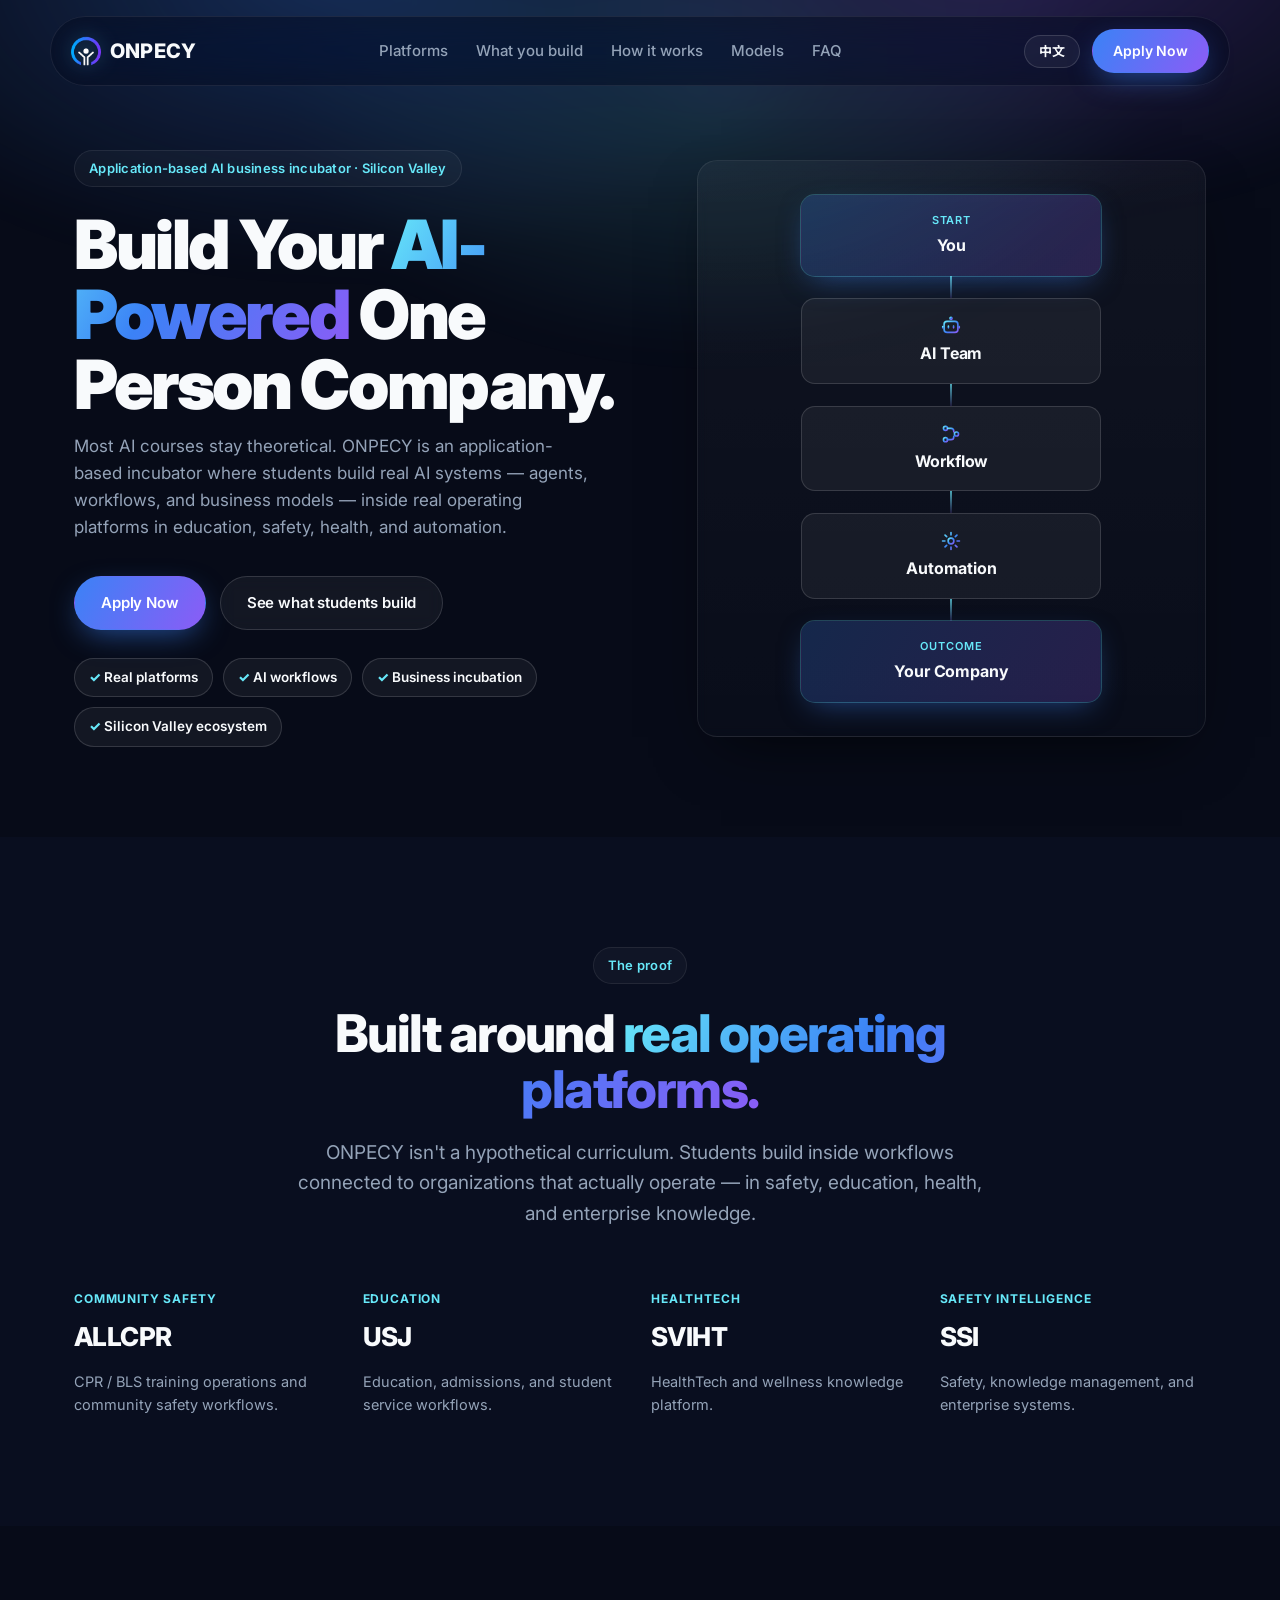
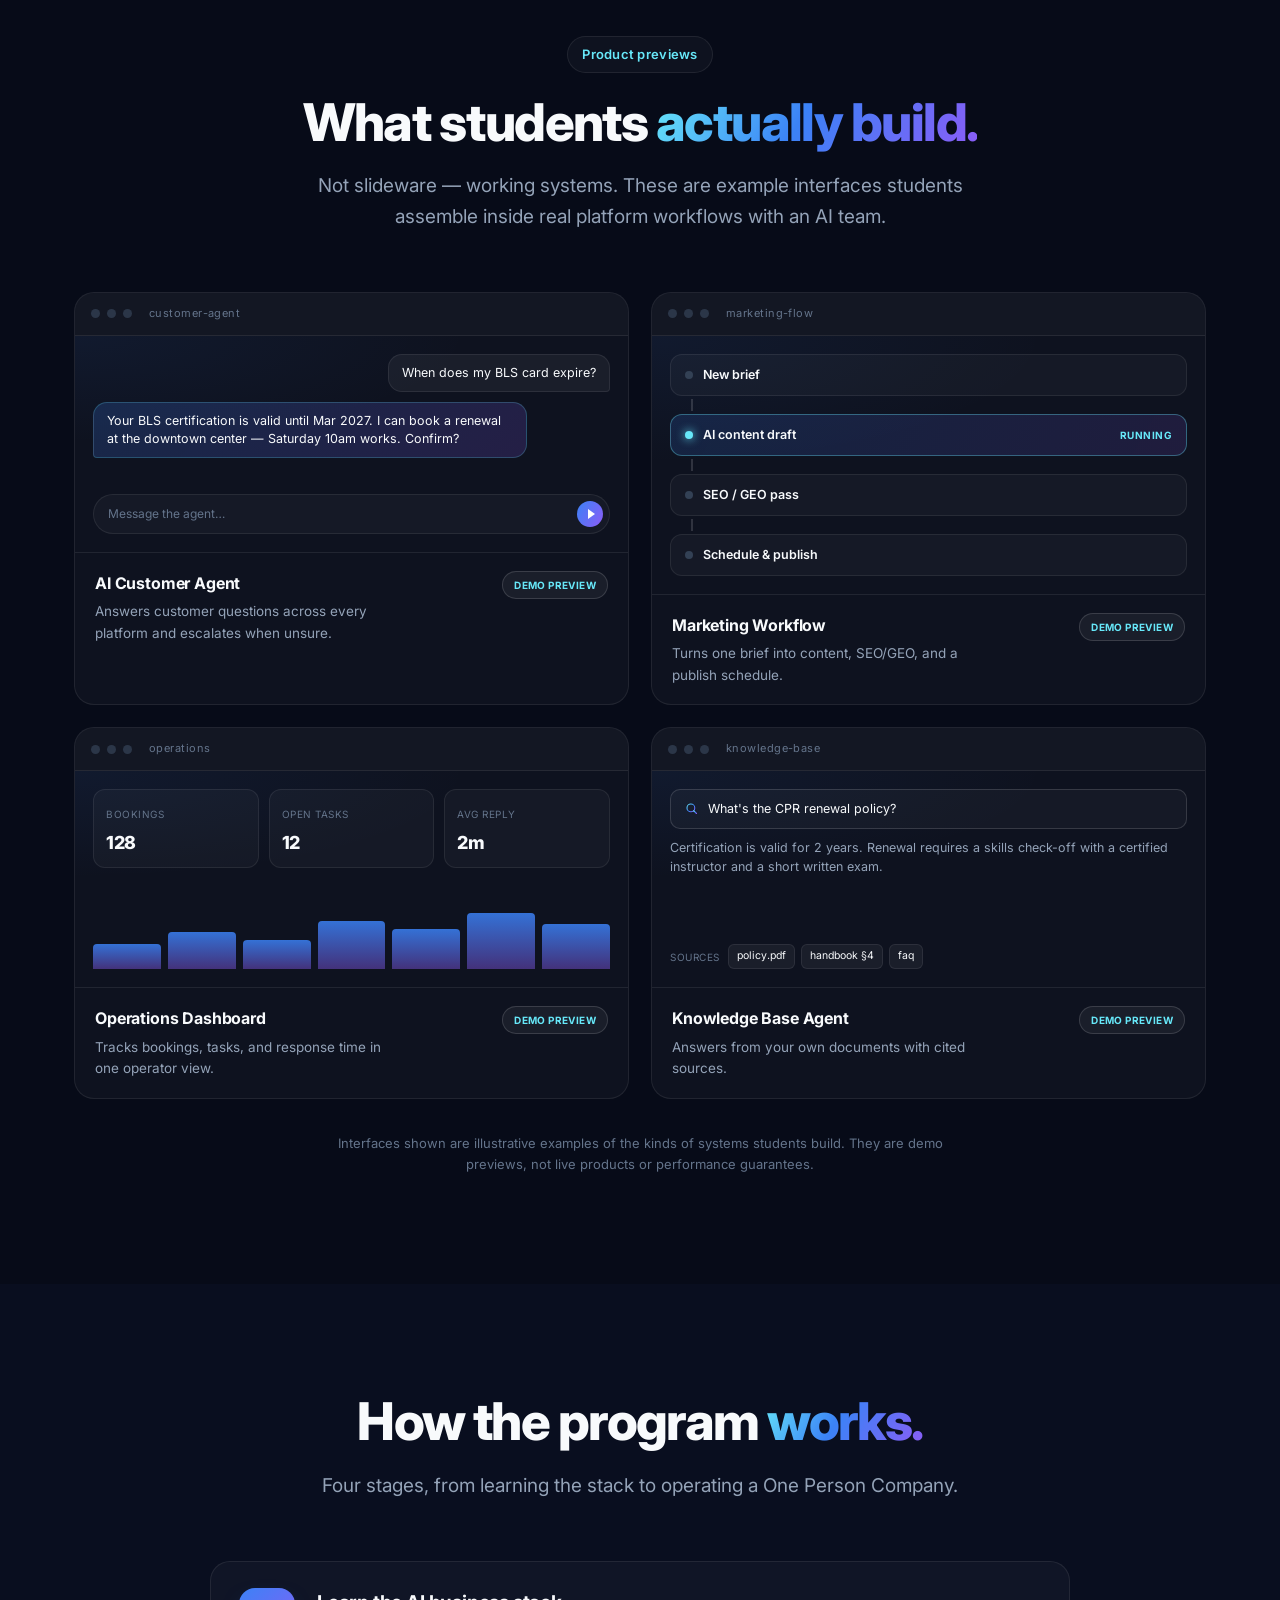
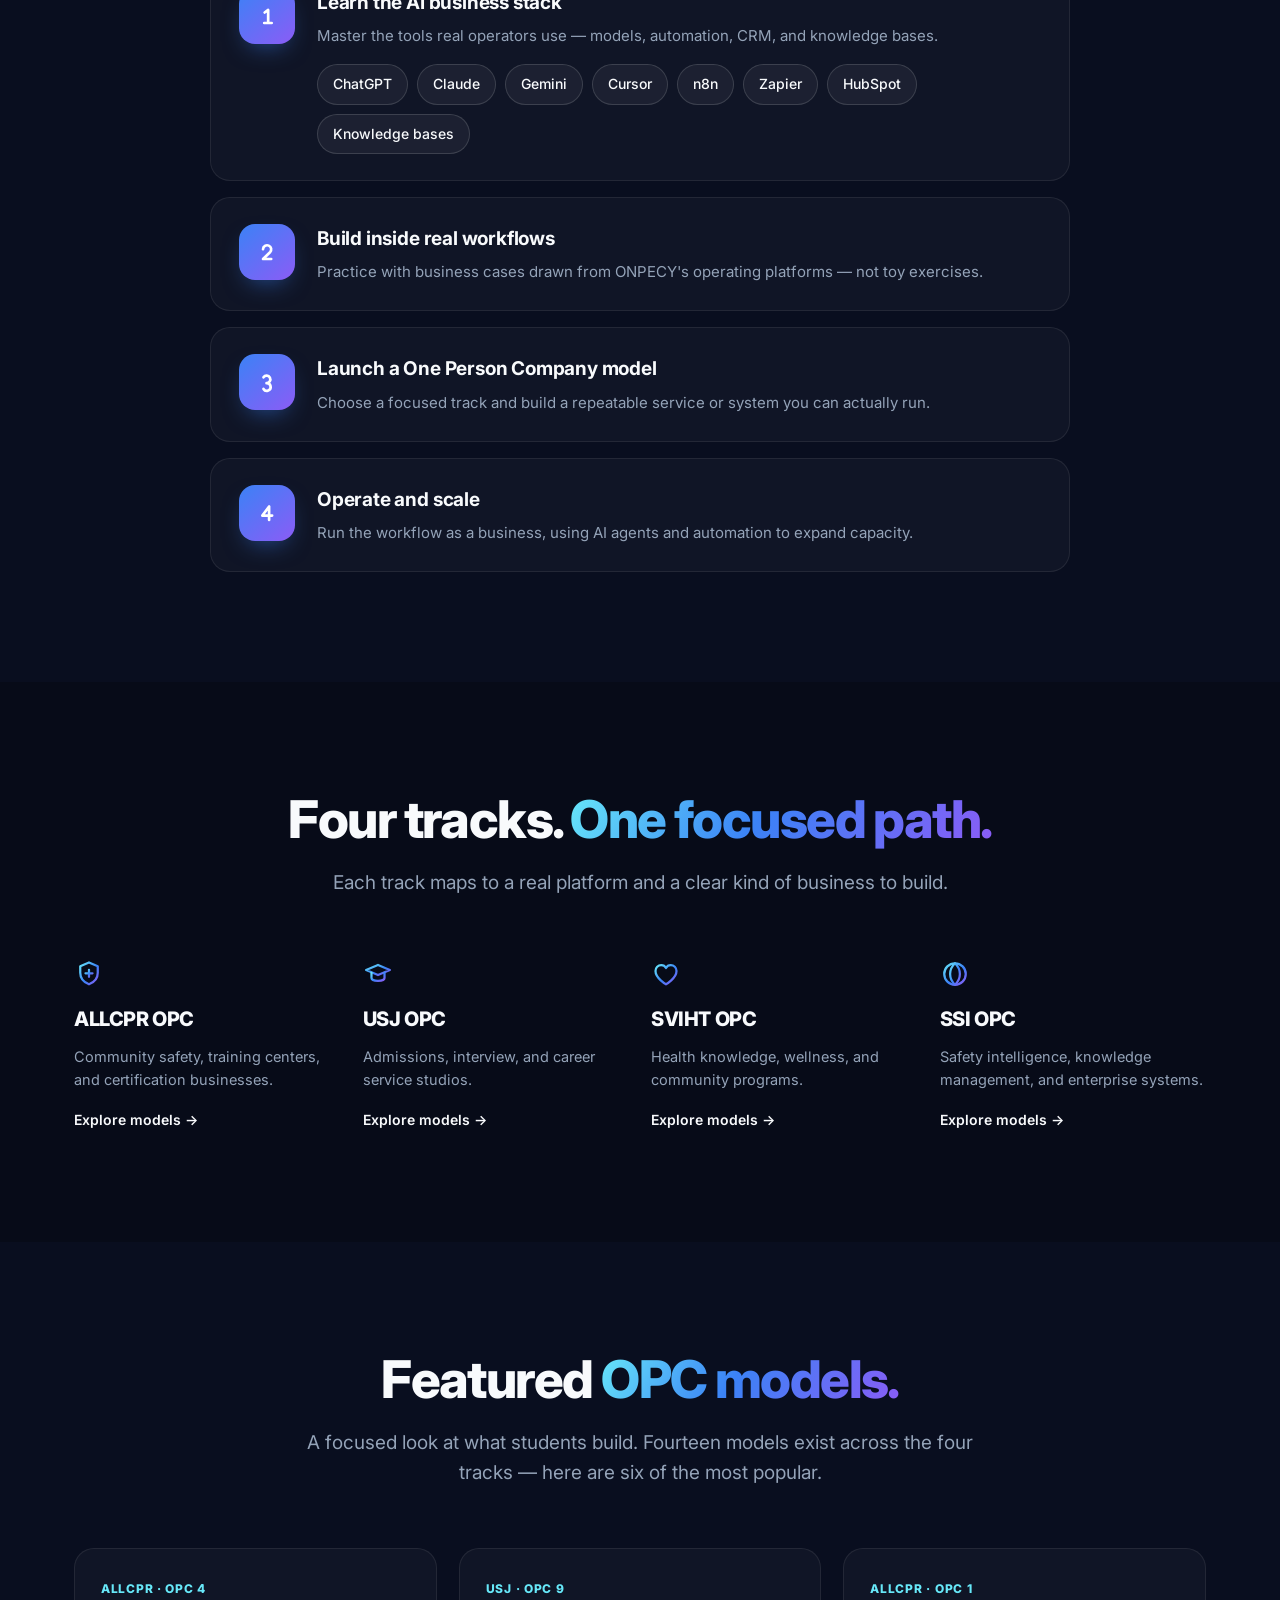
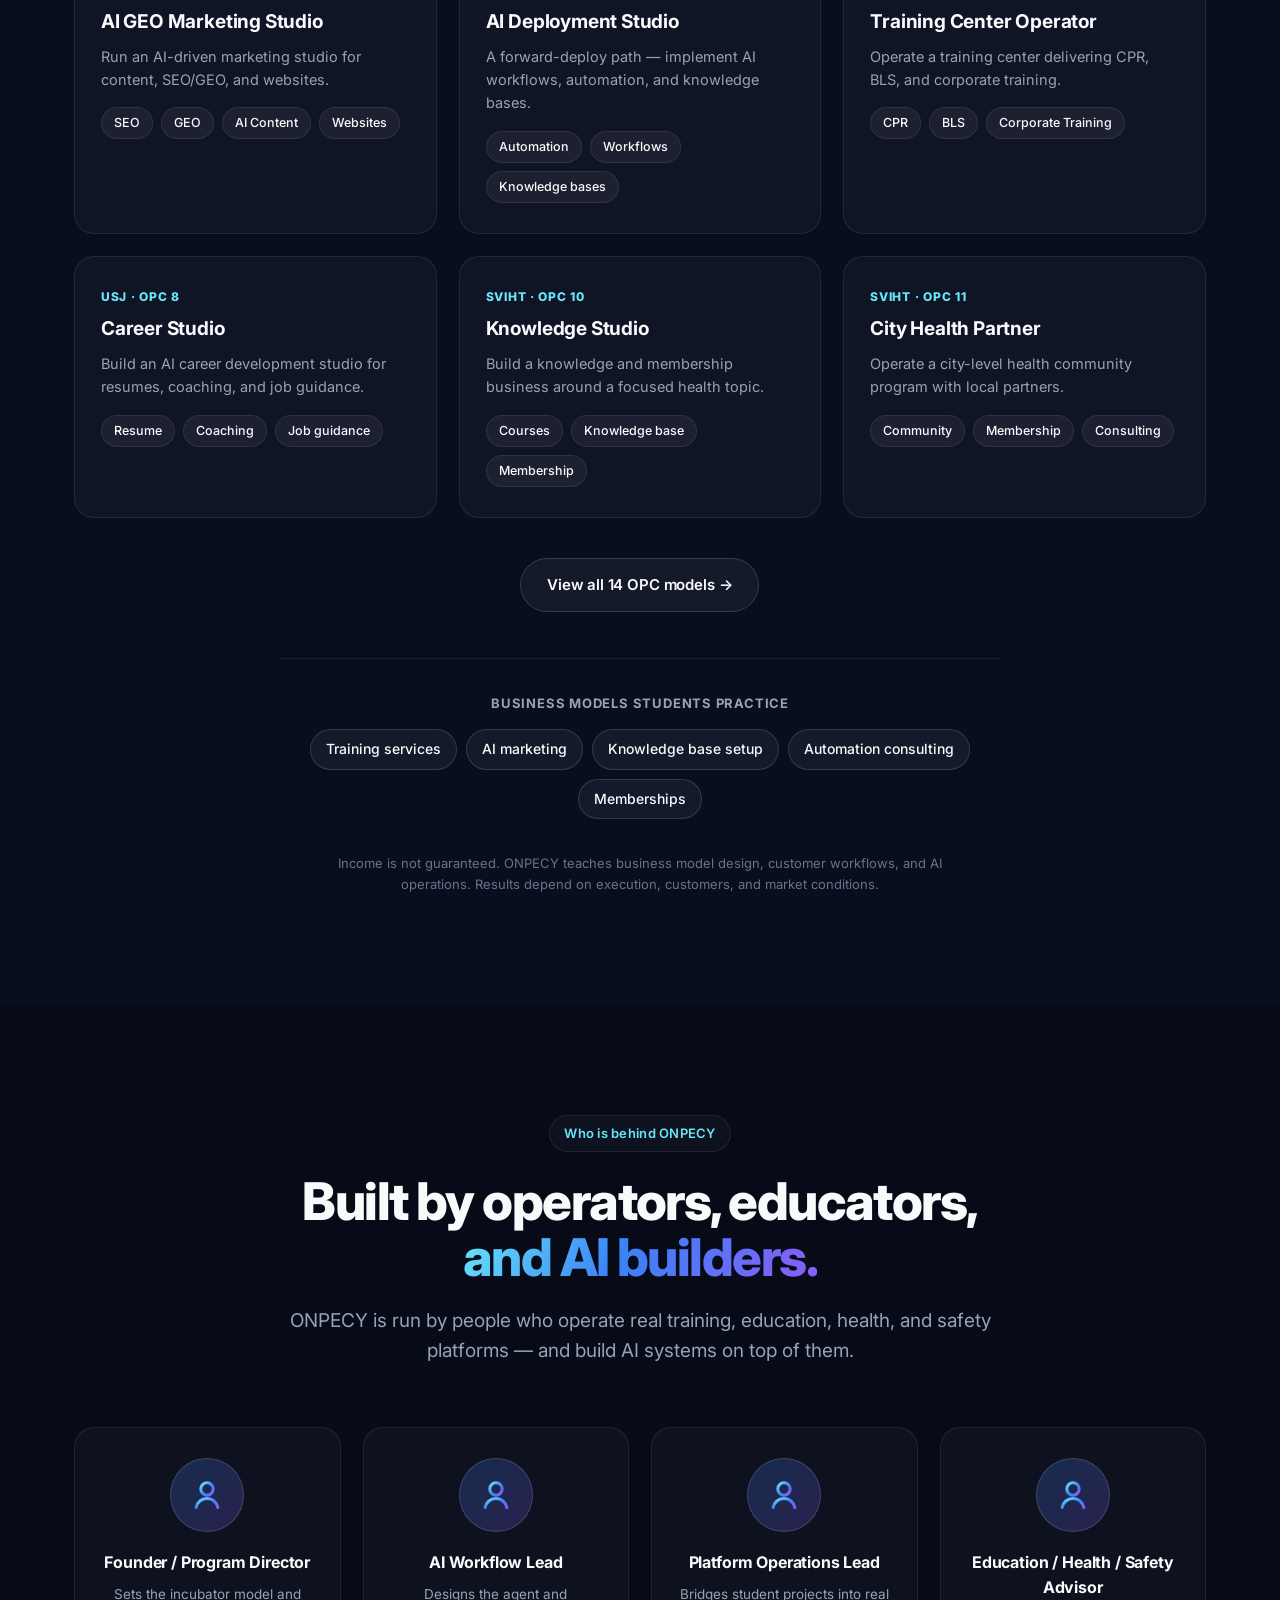
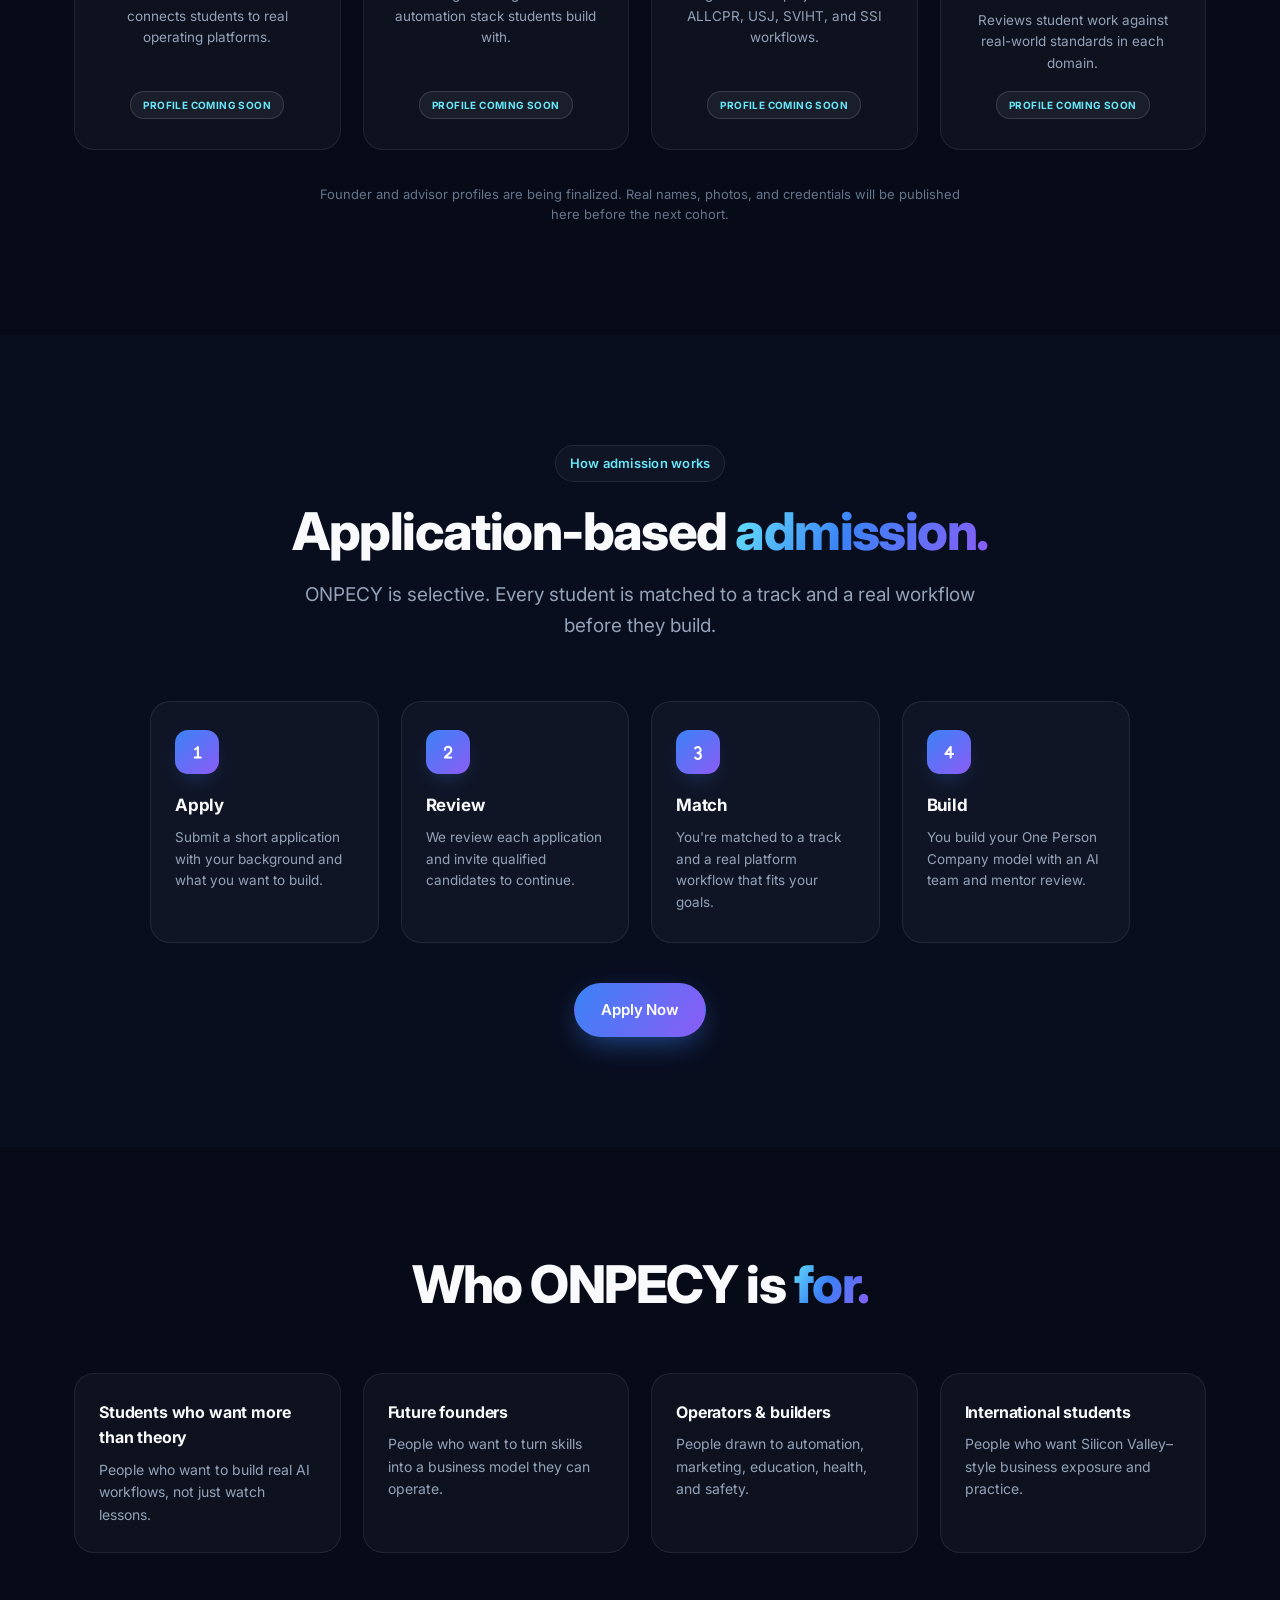
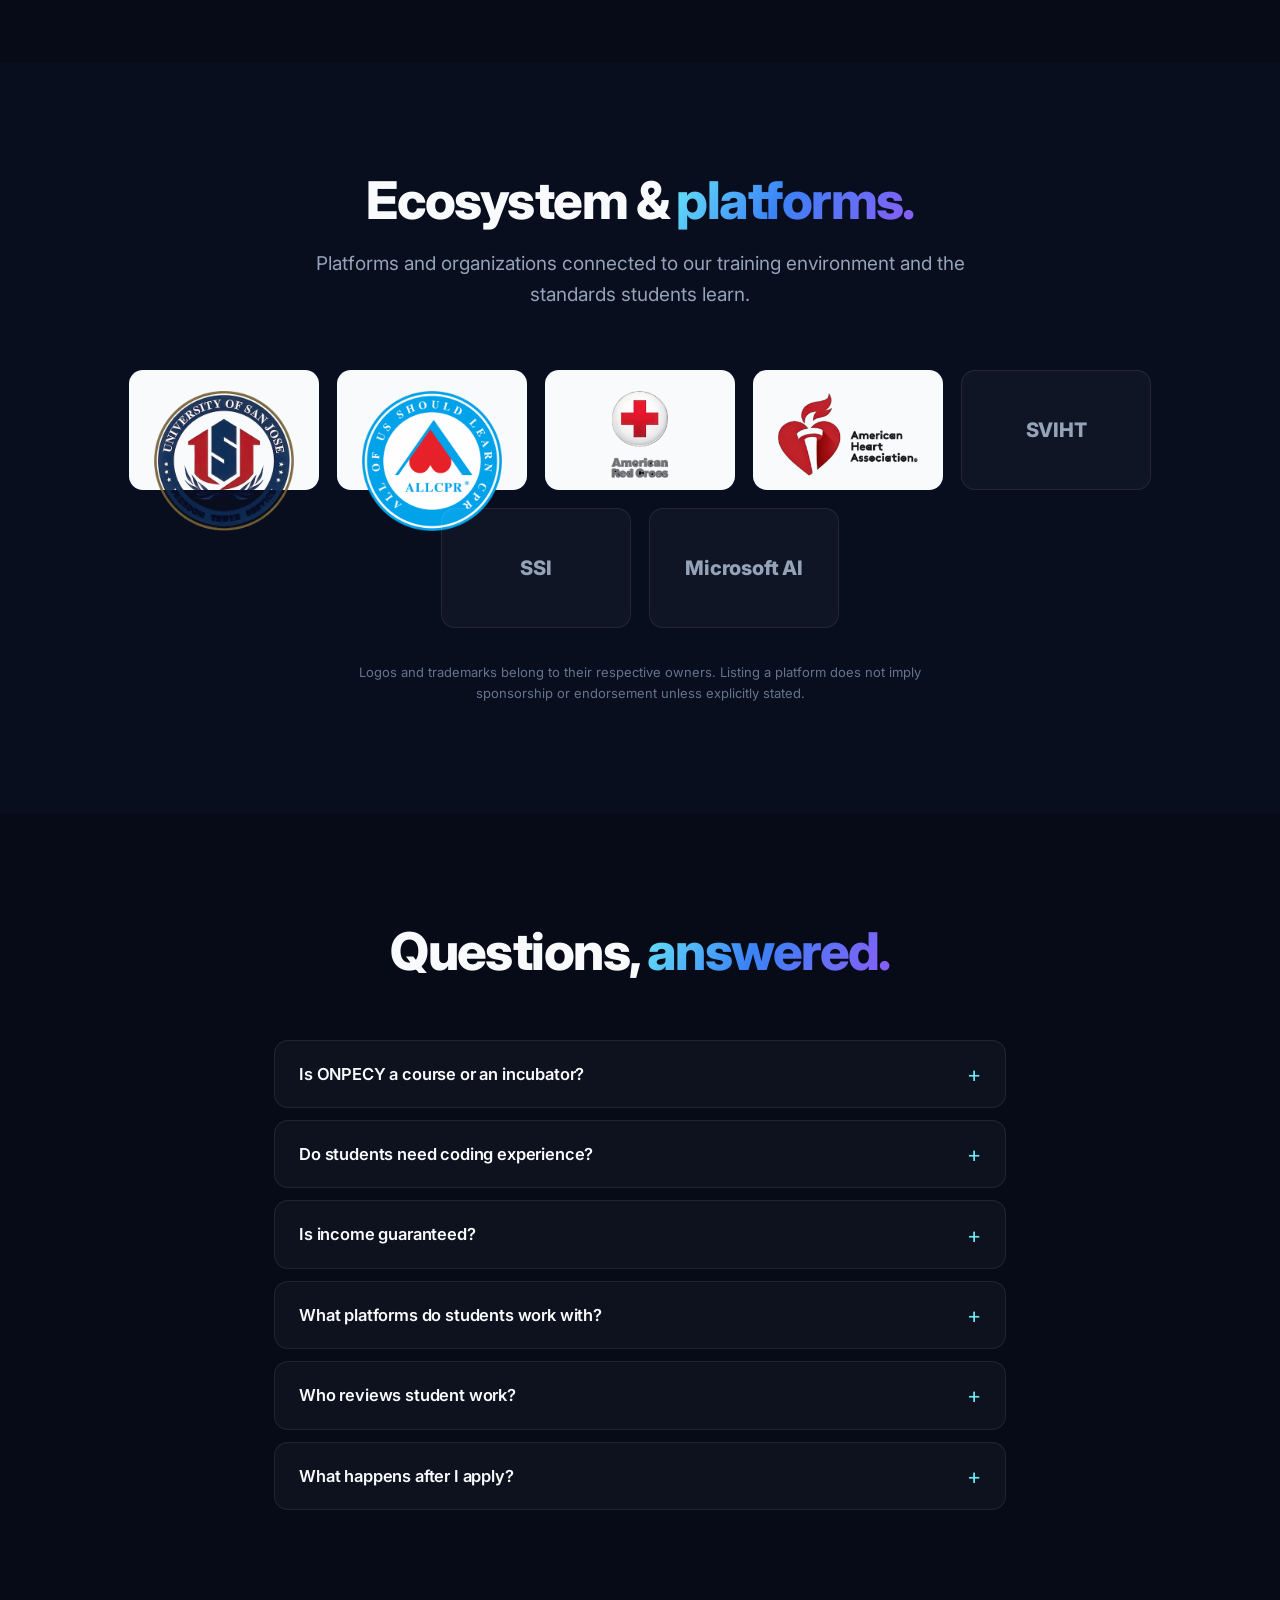
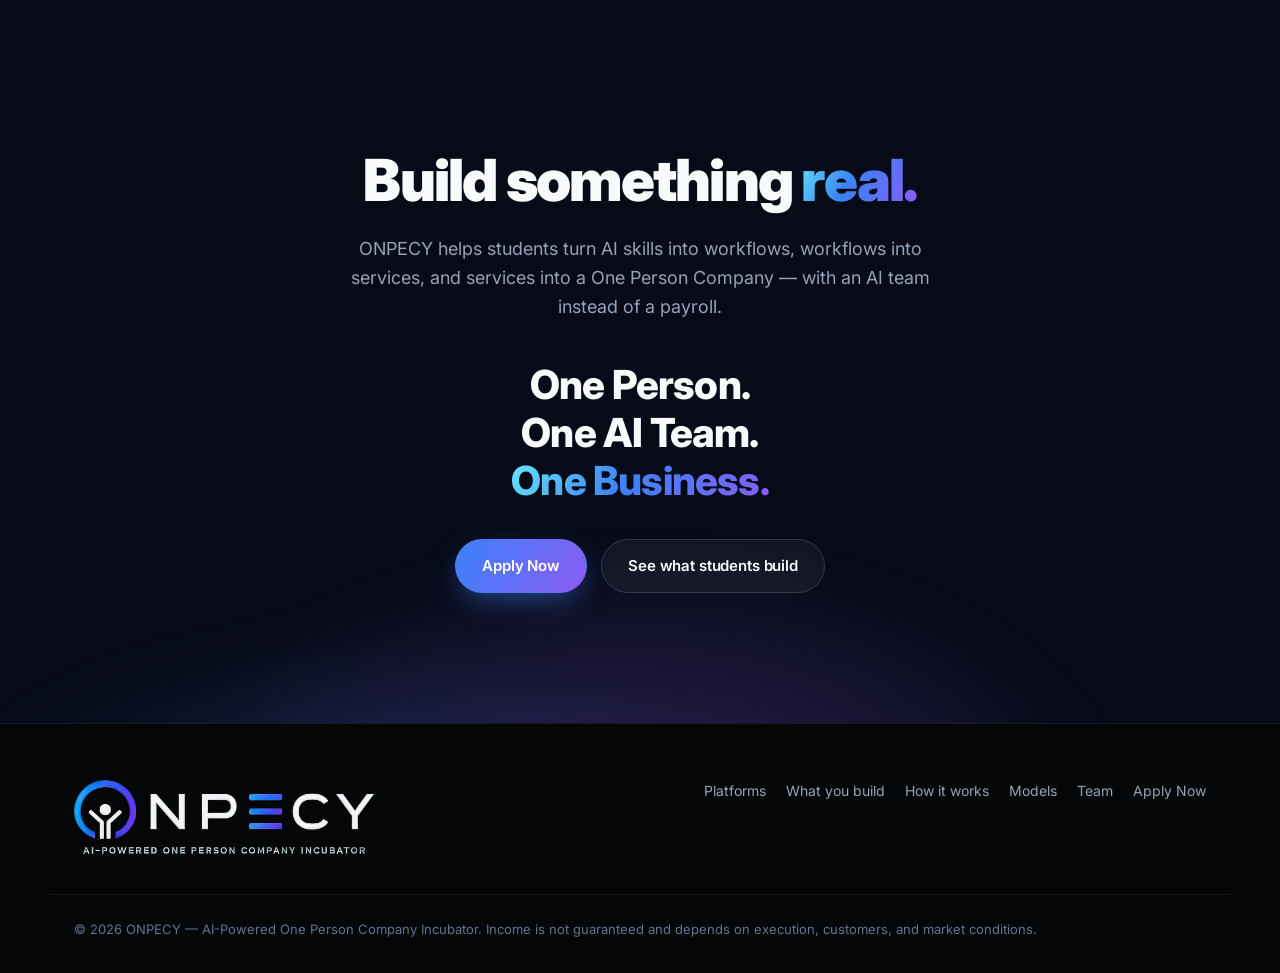
==== commit 1ee59da3: "Fix: center the floating nav bar at all widths The pill had max-width:1180 but margin-left/right:20p" ====
--- a/index.html
+++ b/index.html
@@ -13,7 +13,7 @@
   <link rel="preconnect" href="https://fonts.googleapis.com" />
   <link rel="preconnect" href="https://fonts.gstatic.com" crossorigin />
   <link href="https://fonts.googleapis.com/css2?family=Inter:wght@400;500;600;700;800;900&family=Noto+Sans+SC:wght@400;500;700;900&display=swap" rel="stylesheet" />
-  <link rel="stylesheet" href="styles.css?v=3" />
+  <link rel="stylesheet" href="styles.css?v=4" />
 </head>
 <body>
   <!-- ================= SVG ICON SPRITE ================= -->
--- a/styles.css
+++ b/styles.css
@@ -91,11 +91,11 @@
 /* ============================================================
    NAV
    ============================================================ */
-.nav { position: fixed; top: 16px; left: 0; right: 0; z-index: 100; }
+.nav { position: fixed; top: 16px; left: 0; right: 0; z-index: 100; padding: 0 20px; }
 .nav__inner {
   max-width: var(--maxw); margin: 0 auto;
   display: flex; align-items: center; justify-content: space-between; gap: 20px;
-  padding: 12px 20px; margin-left: 20px; margin-right: 20px;
+  padding: 12px 20px;
   border: 1px solid var(--border);
   background: rgba(9, 14, 31, 0.6);
   backdrop-filter: blur(18px) saturate(160%);
@@ -386,7 +386,7 @@
   .section { padding: 78px 0; }
   .nav__links, .nav__actions { display: none; }
   .nav__toggle { display: flex; }
-  .nav__inner { margin-left: 14px; margin-right: 14px; }
+  .nav { padding: 0 14px; }
   .nav__mobile {
     display: none; flex-direction: column; gap: 6px;
     margin: 10px 14px 0; padding: 16px;
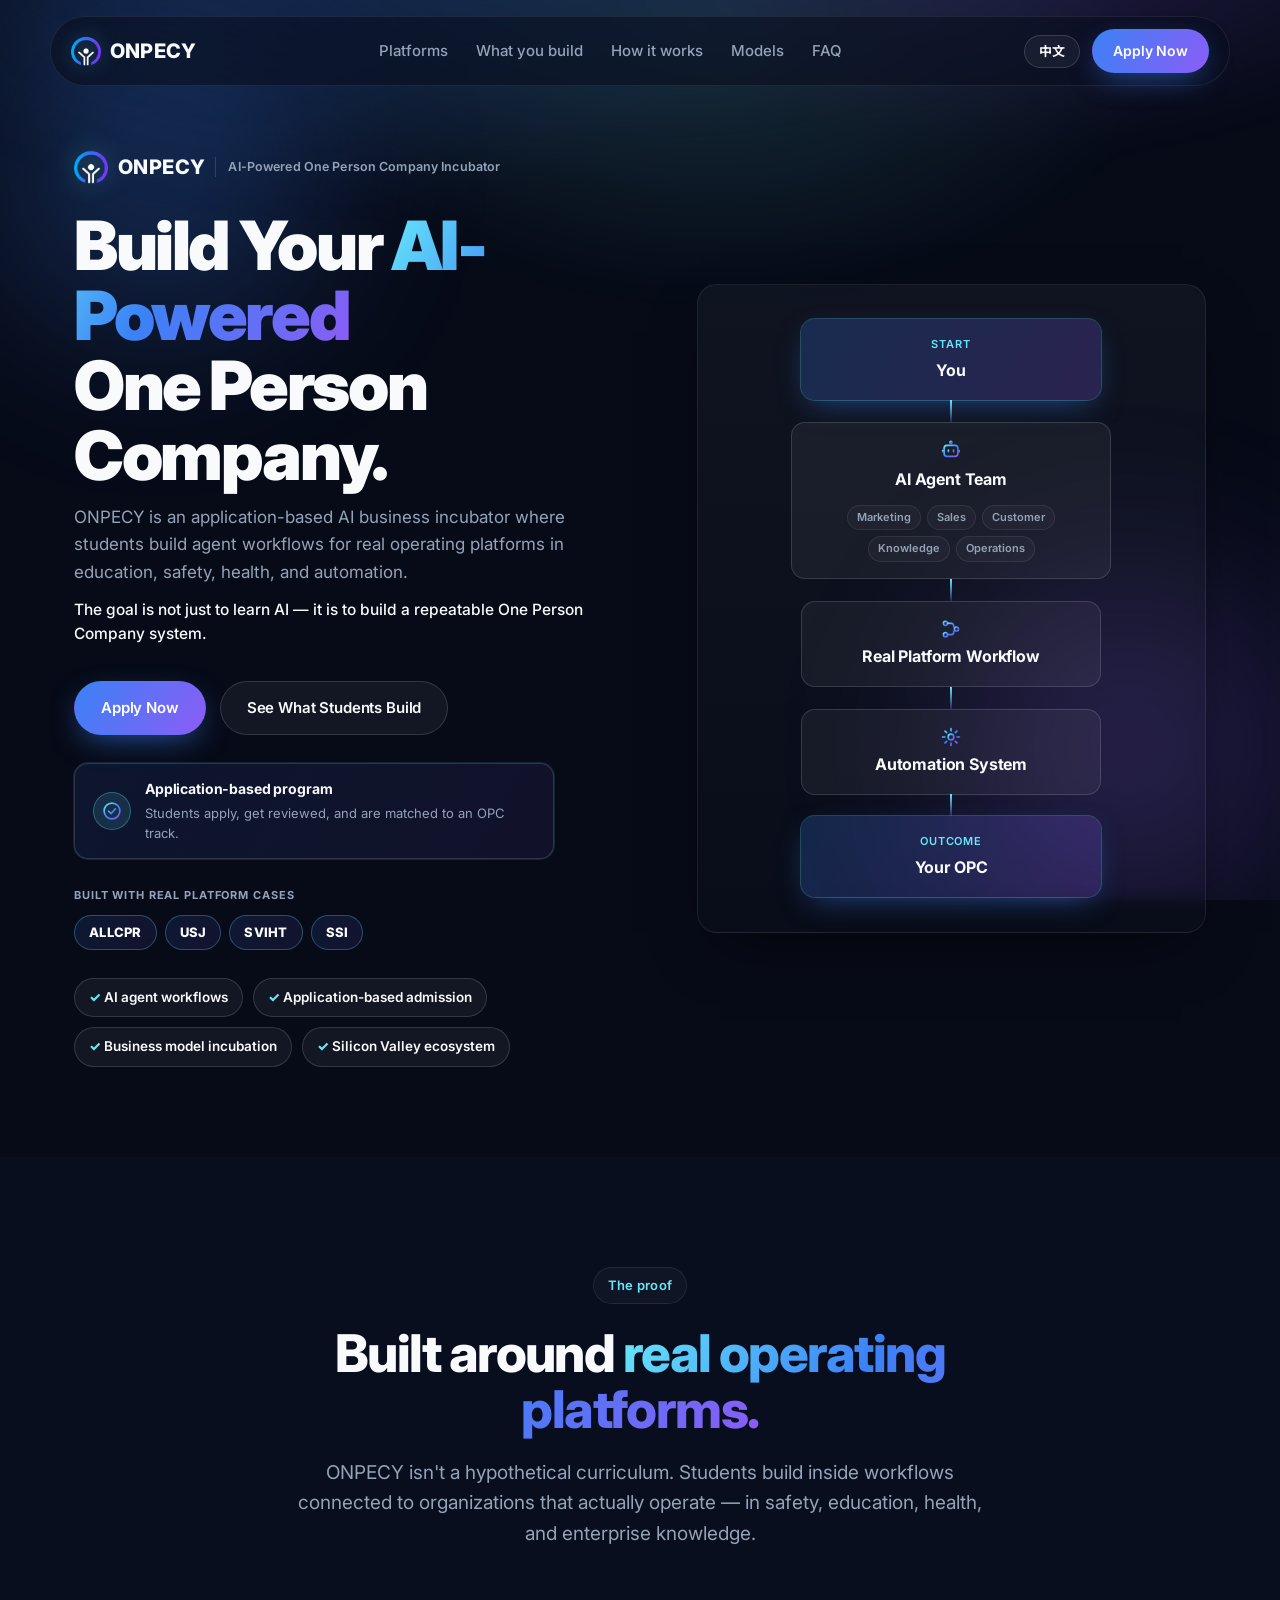
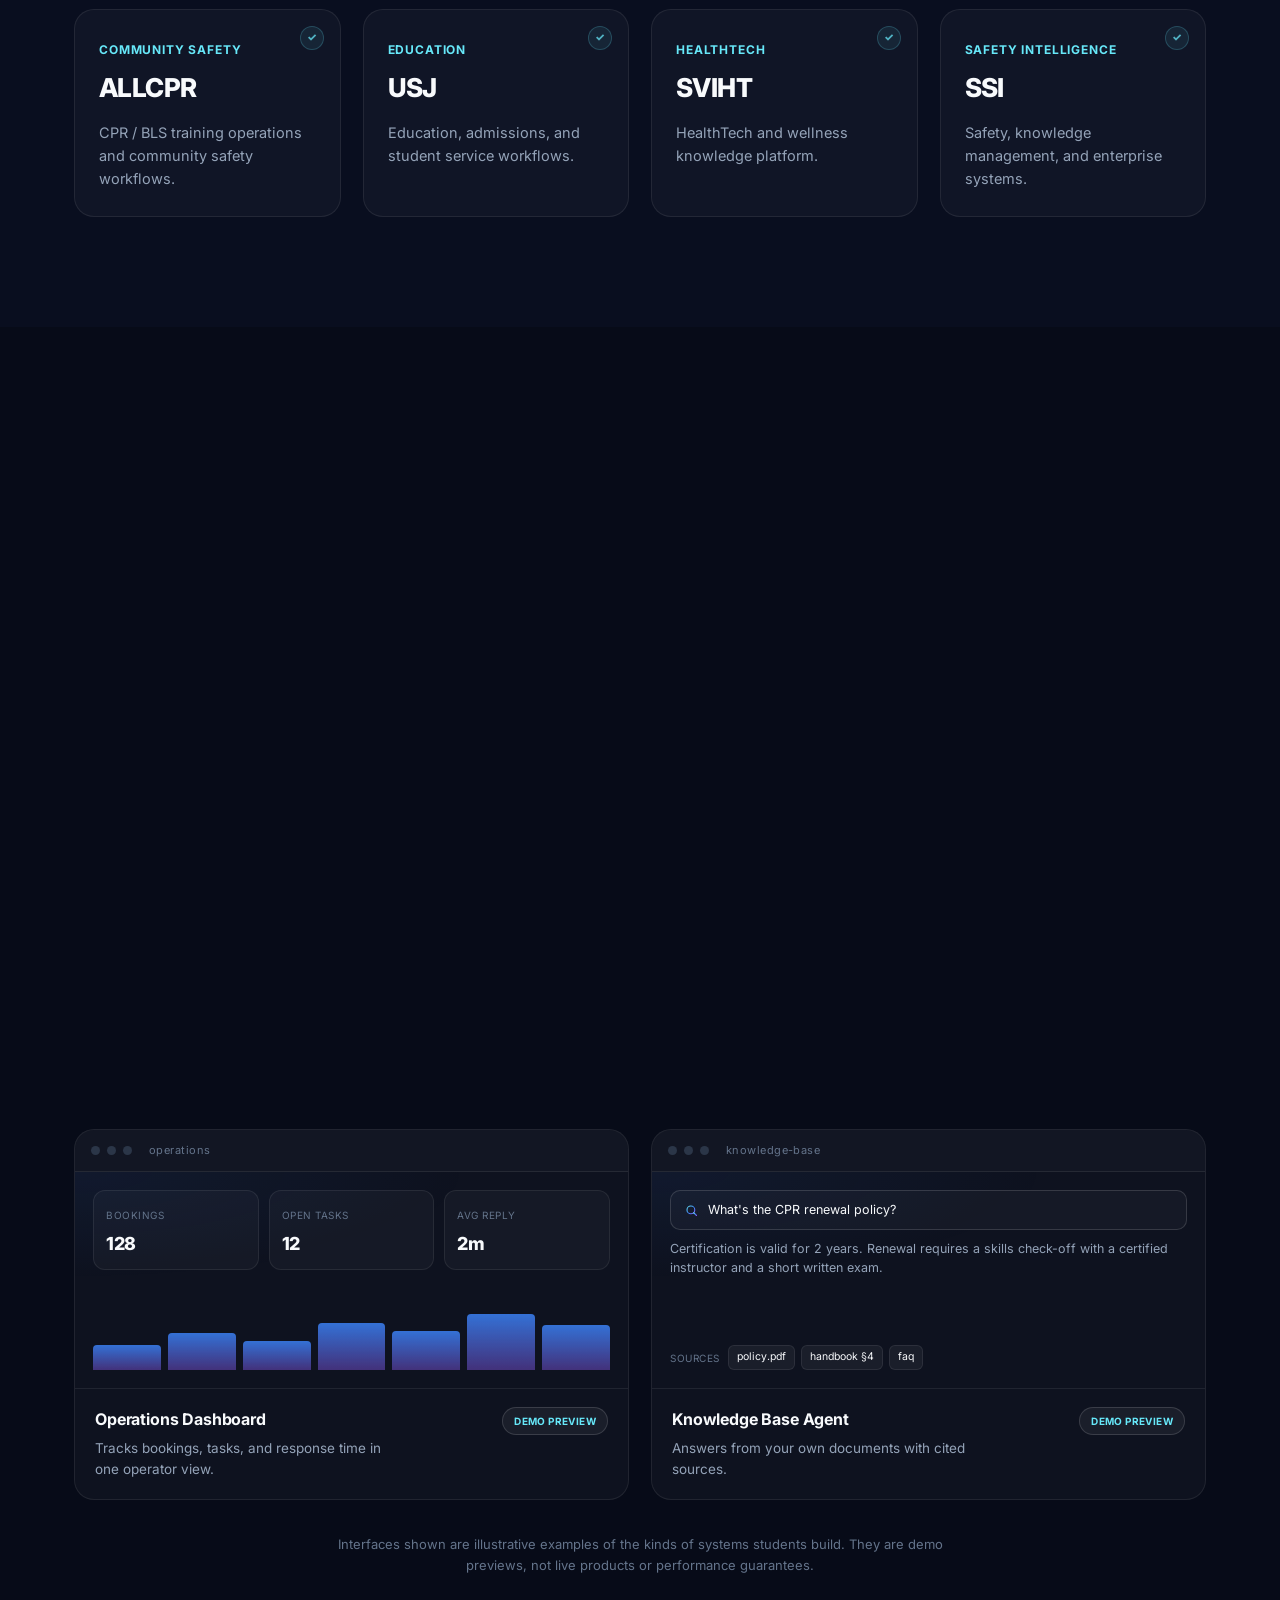
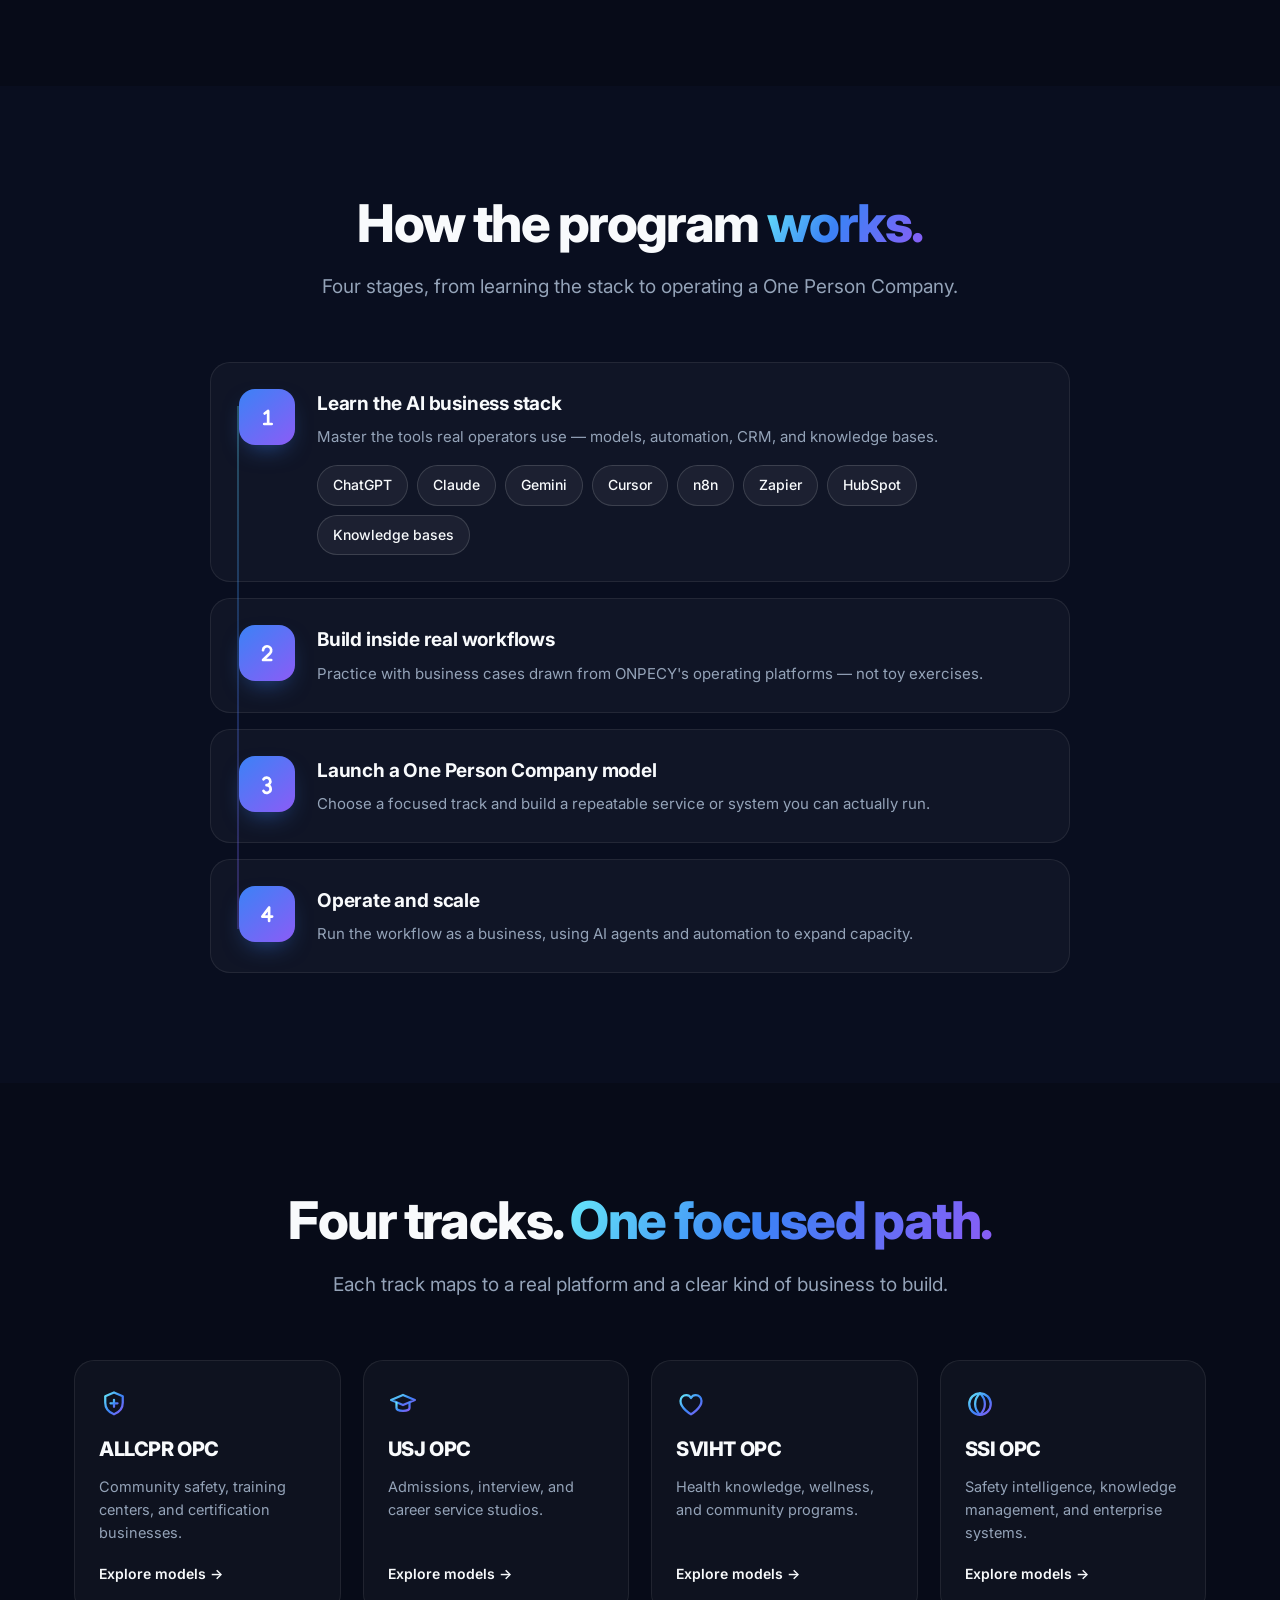
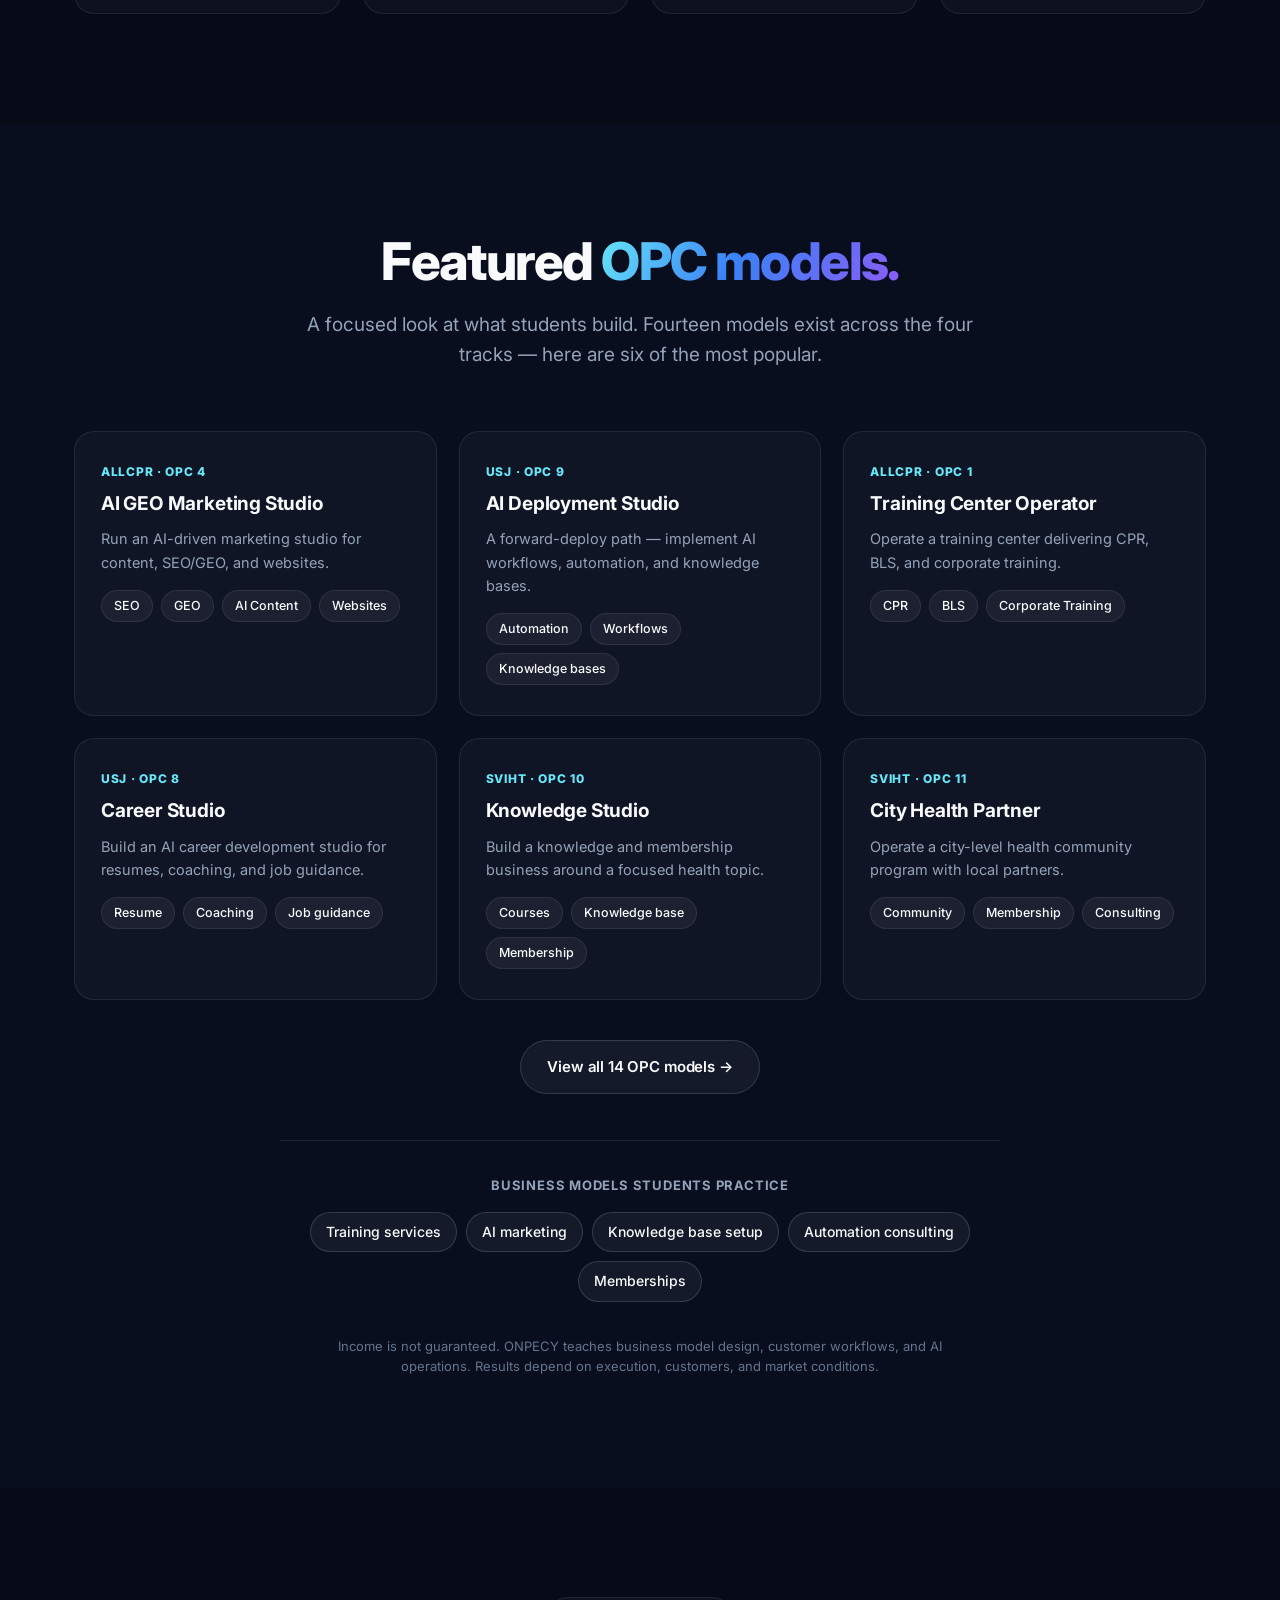
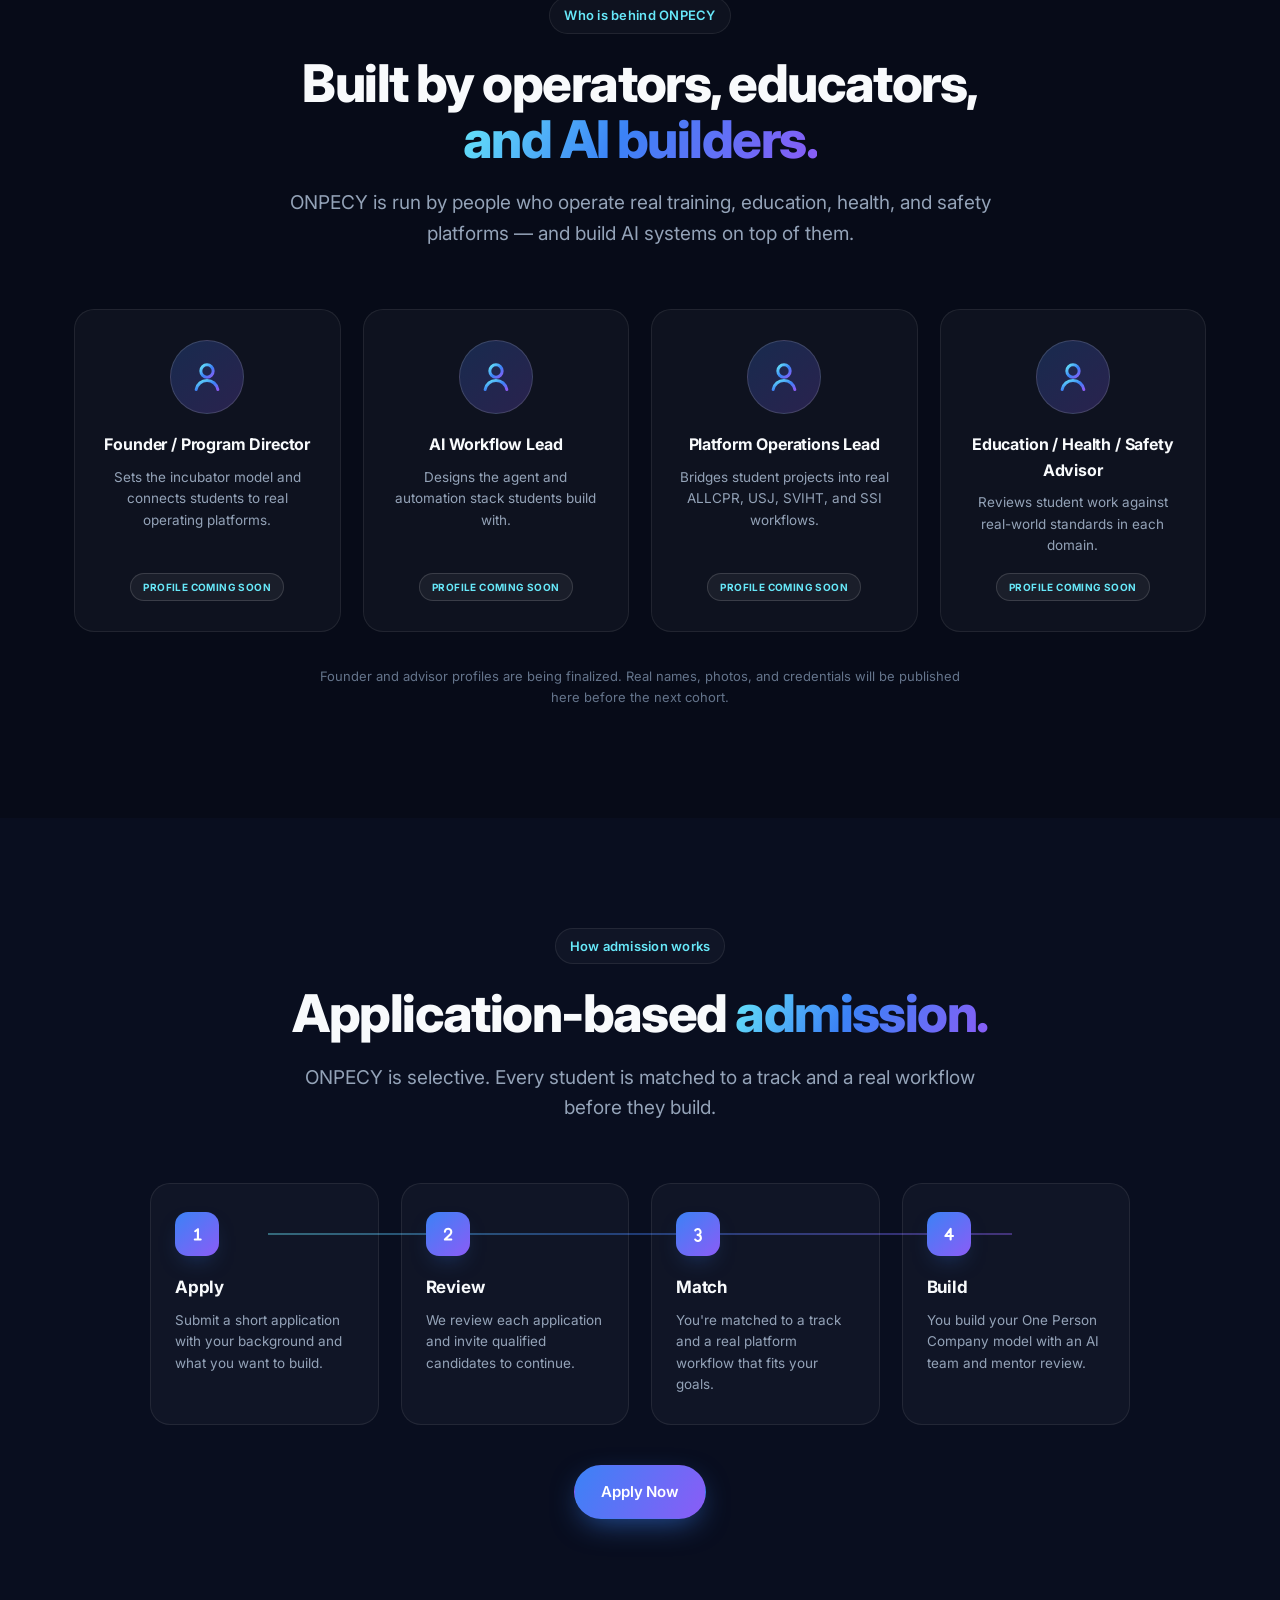
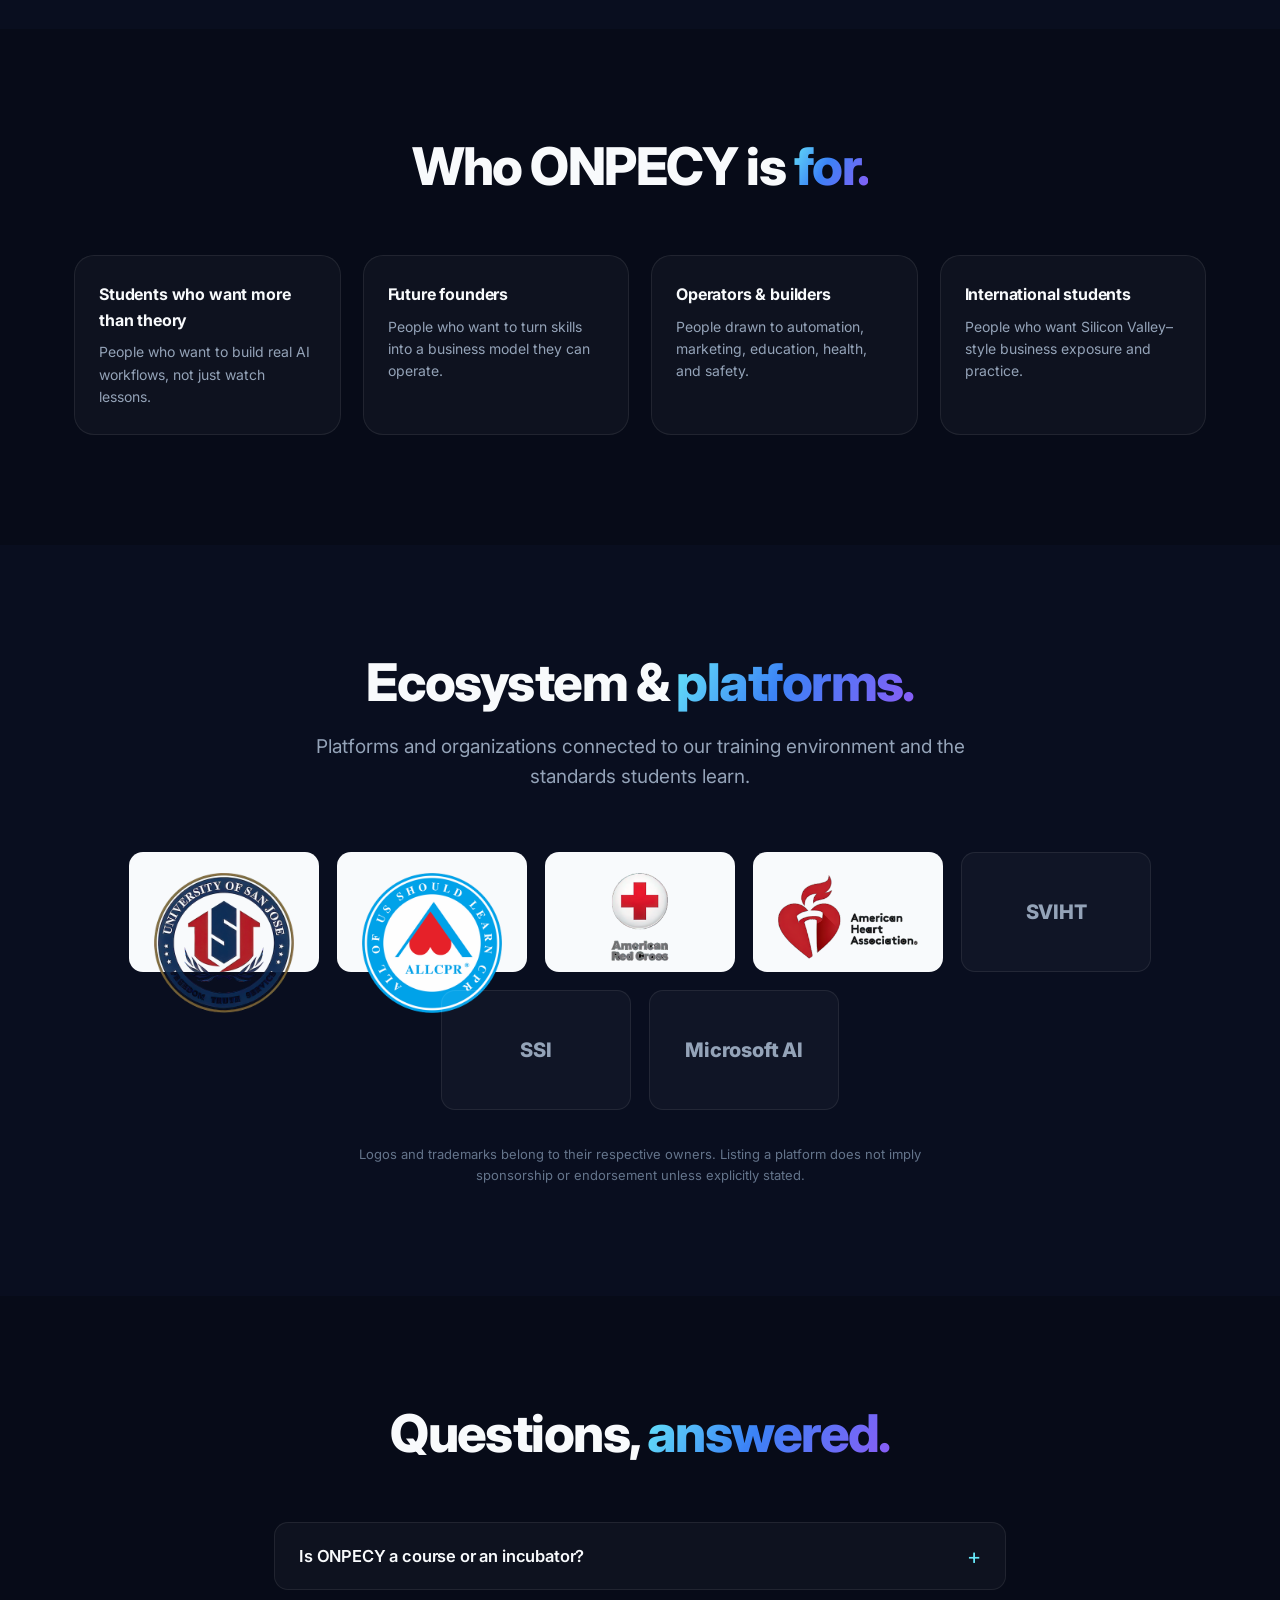
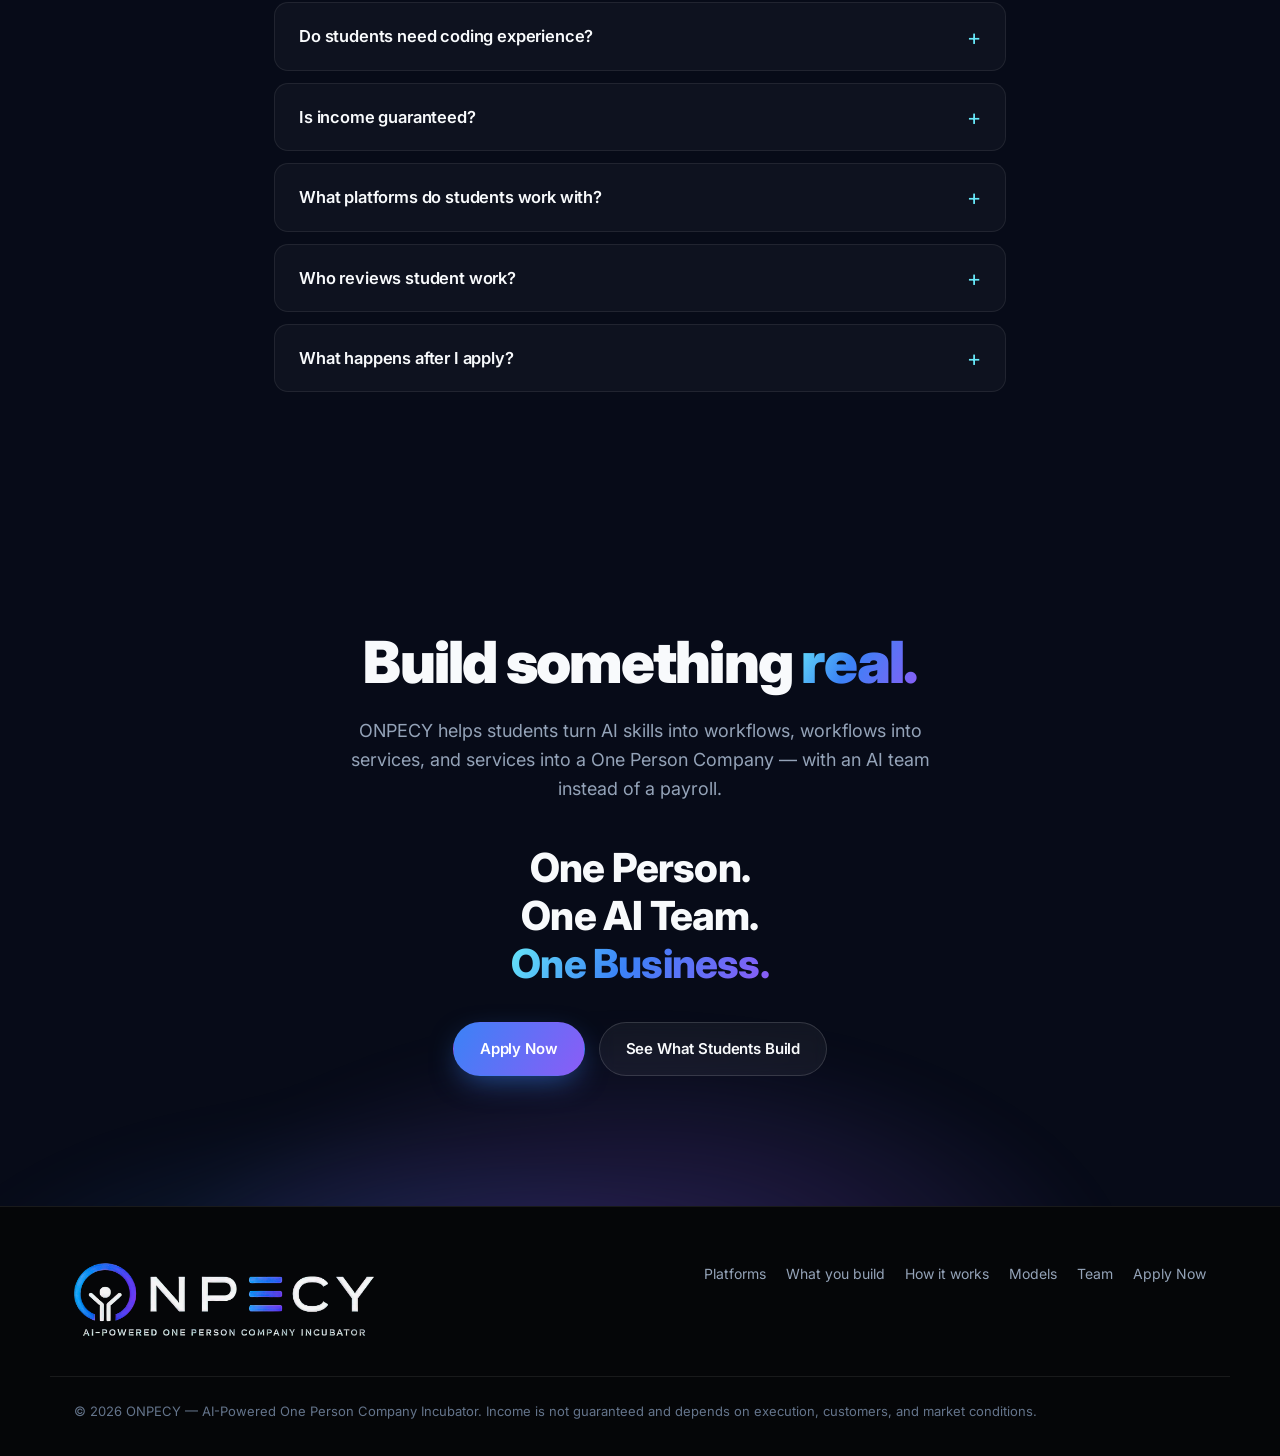
==== commit 58f9fcd9: "Add premium motion system and interaction polish Reusable, dependency-free motion layer for the ONPE" ====
--- a/index.html
+++ b/index.html
@@ -13,9 +13,15 @@
   <link rel="preconnect" href="https://fonts.googleapis.com" />
   <link rel="preconnect" href="https://fonts.gstatic.com" crossorigin />
   <link href="https://fonts.googleapis.com/css2?family=Inter:wght@400;500;600;700;800;900&family=Noto+Sans+SC:wght@400;500;700;900&display=swap" rel="stylesheet" />
-  <link rel="stylesheet" href="styles.css?v=4" />
+  <link rel="stylesheet" href="styles.css?v=6" />
 </head>
 <body>
+  <!-- ================= AMBIENT BACKGROUND (slow drifting orbs) ================= -->
+  <div class="ambient" aria-hidden="true">
+    <span class="ambient-orb ambient-orb--blue"></span>
+    <span class="ambient-orb ambient-orb--violet"></span>
+  </div>
+
   <!-- ================= SVG ICON SPRITE ================= -->
   <svg width="0" height="0" style="position:absolute" aria-hidden="true" focusable="false">
     <defs>
@@ -60,6 +66,9 @@
     </symbol>
     <symbol id="ic-search" viewBox="0 0 24 24">
       <circle cx="11" cy="11" r="6.2" /><path d="M20 20l-4.4-4.4" />
+    </symbol>
+    <symbol id="ic-check" viewBox="0 0 24 24">
+      <circle cx="12" cy="12" r="8.6" /><path d="M8.3 12.3l2.6 2.6 4.8-5.2" />
     </symbol>
   </svg>
 
@@ -102,37 +111,62 @@
     <section class="hero" id="hero">
       <div class="hero__glow" aria-hidden="true"></div>
       <div class="container hero__grid">
-        <div class="hero__copy reveal">
-          <span class="eyebrow" data-i18n="hero_eyebrow">Application-based AI business incubator · Silicon Valley</span>
-          <h1 class="hero__title"><span data-i18n="hero_t1">Build Your </span><span class="grad" data-i18n="hero_t2">AI-Powered</span><span data-i18n="hero_t3"> One Person Company.</span></h1>
-          <p class="hero__sub" data-i18n="hero_sub">Most AI courses stay theoretical. ONPECY is an application-based incubator where students build real AI systems — agents, workflows, and business models — inside real operating platforms in education, safety, health, and automation.</p>
+        <div class="hero__copy hero-seq">
+          <div class="hero__brand">
+            <img class="hero__brand-mark" src="images/onpecy-icon.png" alt="" width="36" height="36" />
+            <span class="hero__brand-name">ONPECY</span>
+            <span class="hero__brand-tag" data-i18n="brand_tagline">AI-Powered One Person Company Incubator</span>
+          </div>
+          <h1 class="hero__title"><span data-i18n="hero_t1">Build Your </span><span class="grad" data-i18n="hero_t2">AI-Powered</span><br /><span data-i18n="hero_t3">One Person Company.</span></h1>
+          <p class="hero__sub" data-i18n="hero_sub">ONPECY is an application-based AI business incubator where students build agent workflows for real operating platforms in education, safety, health, and automation.</p>
+          <p class="hero__sub2" data-i18n="hero_sub2">The goal is not just to learn AI — it is to build a repeatable One Person Company system.</p>
           <div class="hero__cta">
             <a href="apply.html" class="btn btn--primary" data-i18n="cta_apply">Apply Now</a>
-            <a href="#build" class="btn btn--ghost" data-i18n="cta_seebuild">See what students build</a>
+            <a href="#build" class="btn btn--ghost" data-i18n="cta_seebuild">See What Students Build</a>
           </div>
+
+          <div class="admitcard">
+            <span class="admitcard__ico" aria-hidden="true"><svg class="ico"><use href="#ic-check" /></svg></span>
+            <div>
+              <span class="admitcard__t" data-i18n="hero_admit_t">Application-based program</span>
+              <span class="admitcard__p" data-i18n="hero_admit_p">Students apply, get reviewed, and are matched to an OPC track.</span>
+            </div>
+          </div>
+
+          <div class="hero__proof">
+            <span class="hero__proof-label" data-i18n="hero_proof_label">Built with real platform cases</span>
+            <div class="hero__proof-names"><span>ALLCPR</span><span>USJ</span><span>SVIHT</span><span>SSI</span></div>
+          </div>
+
           <ul class="trustchips" aria-label="What ONPECY offers">
-            <li data-i18n="chip_platforms">Real platforms</li>
-            <li data-i18n="chip_workflows">AI workflows</li>
-            <li data-i18n="chip_incubation">Business incubation</li>
+            <li data-i18n="chip_agentflows">AI agent workflows</li>
+            <li data-i18n="chip_admission">Application-based admission</li>
+            <li data-i18n="chip_incubation">Business model incubation</li>
             <li data-i18n="chip_ecosystem">Silicon Valley ecosystem</li>
           </ul>
         </div>
 
-        <div class="flow reveal" aria-label="From you to your company" role="img">
-          <div class="flow__node flow__node--you">
+        <div class="flow flow-anim" aria-label="From you to your OPC" role="img">
+          <div class="flow__node flow__node--you flow-card">
             <span class="flow__tag" data-i18n="flow_start">Start</span>
             <span class="flow__label" data-i18n="flow_you">You</span>
           </div>
-          <div class="flow__line"></div>
-          <div class="flow__node"><span class="flow__ico"><svg class="ico"><use href="#ic-robot" /></svg></span><span class="flow__label" data-i18n="flow_aiteam">AI Team</span></div>
-          <div class="flow__line"></div>
-          <div class="flow__node"><span class="flow__ico"><svg class="ico"><use href="#ic-flow" /></svg></span><span class="flow__label" data-i18n="flow_workflow">Workflow</span></div>
-          <div class="flow__line"></div>
-          <div class="flow__node"><span class="flow__ico"><svg class="ico"><use href="#ic-gear" /></svg></span><span class="flow__label" data-i18n="flow_automation">Automation</span></div>
-          <div class="flow__line"></div>
-          <div class="flow__node flow__node--company">
+          <div class="flow__line flow-line"></div>
+          <div class="flow__node flow__node--team flow-card">
+            <span class="flow__ico"><svg class="ico"><use href="#ic-robot" /></svg></span>
+            <span class="flow__label" data-i18n="flow_aiteam">AI Agent Team</span>
+            <div class="flow__agents">
+              <span data-i18n="ag_marketing">Marketing</span><span data-i18n="ag_sales">Sales</span><span data-i18n="ag_customer">Customer</span><span data-i18n="ag_knowledge">Knowledge</span><span data-i18n="ag_operations">Operations</span>
+            </div>
+          </div>
+          <div class="flow__line flow-line"></div>
+          <div class="flow__node flow-card"><span class="flow__ico"><svg class="ico"><use href="#ic-flow" /></svg></span><span class="flow__label" data-i18n="flow_workflow">Real Platform Workflow</span></div>
+          <div class="flow__line flow-line"></div>
+          <div class="flow__node flow-card"><span class="flow__ico"><svg class="ico"><use href="#ic-gear" /></svg></span><span class="flow__label" data-i18n="flow_automation">Automation System</span></div>
+          <div class="flow__line flow-line"></div>
+          <div class="flow__node flow__node--company flow-card">
             <span class="flow__tag" data-i18n="flow_outcome">Outcome</span>
-            <span class="flow__label" data-i18n="flow_company">Your Company</span>
+            <span class="flow__label" data-i18n="flow_company">Your OPC</span>
           </div>
         </div>
       </div>
@@ -555,7 +589,7 @@
         </p>
         <div class="hero__cta hero__cta--center">
           <a href="apply.html" class="btn btn--primary" data-i18n="cta_apply">Apply Now</a>
-          <a href="#build" class="btn btn--ghost" data-i18n="cta_seebuild">See what students build</a>
+          <a href="#build" class="btn btn--ghost" data-i18n="cta_seebuild">See What Students Build</a>
         </div>
       </div>
     </section>
@@ -563,7 +597,7 @@
 
   <!-- ================= FOOTER ================= -->
   <footer class="footer">
-    <div class="container footer__inner">
+    <div class="container footer__inner reveal">
       <div class="footer__brand">
         <img class="footer__logo" src="images/onpecy-lockup.png" alt="ONPECY — AI-Powered One Person Company Incubator" width="300" />
       </div>
@@ -581,7 +615,7 @@
     </div>
   </footer>
 
-  <script src="i18n.js?v=2"></script>
-  <script src="app.js?v=3"></script>
+  <script src="i18n.js?v=3"></script>
+  <script src="app.js?v=4"></script>
 </body>
 </html>
--- a/styles.css
+++ b/styles.css
@@ -162,6 +162,47 @@
 .flow__tag { font-size: 11px; text-transform: uppercase; letter-spacing: 0.08em; color: var(--cyan); font-weight: 600; }
 .flow__line { width: 2px; height: 22px; background: linear-gradient(180deg, var(--cyan), rgba(139, 92, 246, 0.2)); opacity: 0.7; }
 
+/* hero flow: AI Agent Team sub-labels */
+.flow__node--team { max-width: 320px; gap: 6px; }
+.flow__agents { display: flex; flex-wrap: wrap; justify-content: center; gap: 6px; margin-top: 6px; }
+.flow__agents span {
+  font-size: 11px; font-weight: 600; color: var(--muted);
+  padding: 3px 9px; border-radius: 999px;
+  border: 1px solid var(--border); background: rgba(255, 255, 255, 0.03);
+}
+
+/* ============================================================
+   HERO — brand lockup, admission card, proof row
+   ============================================================ */
+.hero__brand { display: flex; align-items: center; gap: 10px; flex-wrap: wrap; margin-bottom: 26px; }
+.hero__brand-mark { width: 34px; height: 34px; object-fit: contain; filter: drop-shadow(0 0 12px rgba(103, 232, 249, 0.4)); }
+.hero__brand-name { font-size: 20px; font-weight: 800; letter-spacing: 0.02em; }
+.hero__brand-tag { font-size: 12.5px; font-weight: 600; color: var(--muted); padding-left: 12px; border-left: 1px solid var(--border-strong); letter-spacing: 0.01em; }
+
+.hero__sub2 { margin-top: 12px; font-size: 15.5px; color: var(--text); font-weight: 500; max-width: 520px; }
+
+.admitcard {
+  display: flex; align-items: center; gap: 14px; margin-top: 28px;
+  max-width: 480px; padding: 14px 18px; border-radius: var(--radius-sm);
+  border: 1px solid var(--border-strong);
+  background: linear-gradient(120deg, rgba(59, 130, 246, 0.10), rgba(139, 92, 246, 0.08));
+  box-shadow: 0 0 0 1px rgba(103, 232, 249, 0.12);
+}
+.admitcard__ico { flex: none; width: 38px; height: 38px; border-radius: 50%; display: grid; place-items: center; background: rgba(103, 232, 249, 0.12); border: 1px solid rgba(103, 232, 249, 0.3); }
+.admitcard__ico .ico { width: 22px; height: 22px; }
+.admitcard__t { display: block; font-size: 14px; font-weight: 700; letter-spacing: -0.01em; }
+.admitcard__p { display: block; margin-top: 2px; font-size: 13px; color: var(--muted); }
+
+.hero__proof { margin-top: 28px; }
+.hero__proof-label { display: block; font-size: 11px; text-transform: uppercase; letter-spacing: 0.08em; color: var(--muted); font-weight: 700; margin-bottom: 10px; }
+.hero__proof-names { display: flex; flex-wrap: wrap; gap: 8px; }
+.hero__proof-names span {
+  font-size: 13px; font-weight: 800; letter-spacing: 0.02em; color: var(--text);
+  padding: 6px 14px; border-radius: 999px;
+  border: 1px solid rgba(103, 232, 249, 0.28);
+  background: linear-gradient(120deg, rgba(59, 130, 246, 0.12), rgba(139, 92, 246, 0.10));
+}
+
 /* ============================================================
    COMPARE
    ============================================================ */
@@ -763,3 +804,246 @@
 @media (max-width: 560px) {
   .process { grid-template-columns: 1fr; }
 }
+
+/* ============================================================
+   v5 — PREMIUM MOTION SYSTEM
+   Principle: animate proof and process, not decoration.
+   ------------------------------------------------------------
+   Reusable primitives, then section-specific polish.
+   Motion is opacity/transform only (never width/height).
+   ============================================================ */
+
+/* ---------- reveal primitives ----------
+   .reveal (legacy) already exists above and reveals on .in.
+   These add .is-visible so JS can toggle one class everywhere. */
+.reveal.is-visible { opacity: 1; transform: none; }
+
+.reveal-up { opacity: 0; transform: translateY(24px); transition: opacity 0.7s var(--ease), transform 0.7s var(--ease); }
+.reveal-up.is-visible { opacity: 1; transform: none; }
+
+.reveal-scale { opacity: 0; transform: scale(0.96); transition: opacity 0.6s var(--ease), transform 0.6s var(--ease); }
+.reveal-scale.is-visible { opacity: 1; transform: none; }
+
+.timeline-step { opacity: 0; transform: translateY(20px); transition: opacity 0.6s var(--ease), transform 0.6s var(--ease); }
+.timeline-step.is-visible { opacity: 1; transform: none; }
+
+/* stagger: children cascade once the container is visible */
+.stagger-item { opacity: 0; transform: translateY(18px); transition: opacity 0.6s var(--ease), transform 0.6s var(--ease); }
+.stagger.is-visible .stagger-item { opacity: 1; transform: none; }
+.stagger.is-visible .stagger-item:nth-child(1) { transition-delay: 0.04s; }
+.stagger.is-visible .stagger-item:nth-child(2) { transition-delay: 0.12s; }
+.stagger.is-visible .stagger-item:nth-child(3) { transition-delay: 0.20s; }
+.stagger.is-visible .stagger-item:nth-child(4) { transition-delay: 0.28s; }
+.stagger.is-visible .stagger-item:nth-child(5) { transition-delay: 0.36s; }
+.stagger.is-visible .stagger-item:nth-child(n+6) { transition-delay: 0.44s; }
+
+/* generic utilities */
+.hover-lift { transition: transform 0.3s var(--ease), box-shadow 0.3s var(--ease); }
+.hover-lift:hover { transform: translateY(-5px); box-shadow: var(--shadow); }
+.glow-border { transition: box-shadow 0.3s var(--ease), border-color 0.3s var(--ease); }
+.glow-border:hover { border-color: var(--border-strong); box-shadow: 0 0 0 1px rgba(103, 232, 249, 0.2), var(--shadow); }
+
+/* ---------- ambient background: slow drifting orbs ---------- */
+.ambient { position: fixed; inset: 0; z-index: -1; overflow: hidden; pointer-events: none; }
+.ambient-orb { position: absolute; border-radius: 50%; filter: blur(60px); will-change: transform; }
+.ambient-orb--blue {
+  width: 520px; height: 520px; top: -10%; left: -8%;
+  background: radial-gradient(circle at center, rgba(59, 130, 246, 0.30), transparent 68%);
+  animation: orbDriftA 36s ease-in-out infinite alternate;
+}
+.ambient-orb--violet {
+  width: 560px; height: 560px; bottom: -14%; right: -10%;
+  background: radial-gradient(circle at center, rgba(139, 92, 246, 0.26), transparent 68%);
+  animation: orbDriftB 44s ease-in-out infinite alternate;
+}
+@keyframes orbDriftA { from { transform: translate3d(0, 0, 0) scale(1); } to { transform: translate3d(6%, 4%, 0) scale(1.12); } }
+@keyframes orbDriftB { from { transform: translate3d(0, 0, 0) scale(1); } to { transform: translate3d(-5%, -4%, 0) scale(1.10); } }
+
+/* ---------- nav: entrance + link underline + apply glow ---------- */
+.nav { animation: navDrop 0.6s var(--ease) both; }
+@keyframes navDrop { from { opacity: 0; transform: translateY(-14px); } to { opacity: 1; transform: none; } }
+.nav__links a { position: relative; }
+.nav__links a::after {
+  content: ""; position: absolute; left: 0; right: 0; bottom: -5px; height: 2px;
+  background: var(--grad); border-radius: 2px;
+  transform: scaleX(0); transform-origin: left; transition: transform 0.3s var(--ease);
+}
+.nav__links a:hover::after { transform: scaleX(1); }
+.nav .btn--primary { animation: applyGlow 3.6s ease-in-out infinite; }
+@keyframes applyGlow {
+  0%, 100% { box-shadow: 0 10px 30px -10px rgba(59, 130, 246, 0.5); }
+  50%      { box-shadow: 0 12px 34px -8px rgba(139, 92, 246, 0.6); }
+}
+
+/* ---------- hero: staged block entrance ---------- */
+.hero-seq > * { opacity: 0; animation: heroRise 0.7s var(--ease) both; }
+.hero-seq > *:nth-child(1) { animation-delay: 0.05s; }
+.hero-seq > *:nth-child(2) { animation-delay: 0.12s; }
+.hero-seq > *:nth-child(3) { animation-delay: 0.19s; }
+.hero-seq > *:nth-child(4) { animation-delay: 0.26s; }
+.hero-seq > *:nth-child(5) { animation-delay: 0.33s; }
+.hero-seq > *:nth-child(6) { animation-delay: 0.40s; }
+.hero-seq > *:nth-child(7) { animation-delay: 0.47s; }
+.hero-seq > *:nth-child(8) { animation-delay: 0.54s; }
+@keyframes heroRise { from { opacity: 0; transform: translateY(20px); } to { opacity: 1; transform: none; } }
+
+/* ---------- hero flow diagram: sequential reveal + data pulse ---------- */
+.flow-anim .flow-card, .flow-anim .flow-line { opacity: 0; animation: flowIn 0.55s var(--ease) both; }
+.flow-anim > *:nth-child(1) { animation-delay: 0.20s; }
+.flow-anim > *:nth-child(2) { animation-delay: 0.29s; }
+.flow-anim > *:nth-child(3) { animation-delay: 0.38s; }
+.flow-anim > *:nth-child(4) { animation-delay: 0.47s; }
+.flow-anim > *:nth-child(5) { animation-delay: 0.56s; }
+.flow-anim > *:nth-child(6) { animation-delay: 0.65s; }
+.flow-anim > *:nth-child(7) { animation-delay: 0.74s; }
+.flow-anim > *:nth-child(8) { animation-delay: 0.83s; }
+.flow-anim > *:nth-child(9) { animation-delay: 0.92s; }
+@keyframes flowIn { from { opacity: 0; transform: translateY(14px) scale(0.98); } to { opacity: 1; transform: none; } }
+
+/* connector: a slow data packet travels the line */
+.flow-line { position: relative; }
+.flow-line::after {
+  content: ""; position: absolute; left: 50%; top: 0; width: 4px; height: 4px; margin-left: -2px;
+  border-radius: 50%; background: var(--cyan); box-shadow: 0 0 8px var(--cyan);
+  opacity: 0; animation: dataFlow 2.6s linear 1.4s infinite;
+}
+@keyframes dataFlow { 0% { top: 0; opacity: 0; } 15% { opacity: 0.9; } 85% { opacity: 0.9; } 100% { top: 100%; opacity: 0; } }
+
+/* active card: the AI team node softly pulses (proof it's working) */
+.flow-anim .flow__node--team::before {
+  content: ""; position: absolute; inset: -1px; border-radius: inherit; pointer-events: none;
+  animation: teamGlow 3.4s ease-in-out 1.8s infinite;
+}
+@keyframes teamGlow {
+  0%, 100% { box-shadow: 0 0 18px -8px rgba(103, 232, 249, 0); }
+  50%      { box-shadow: 0 0 24px -4px rgba(103, 232, 249, 0.42); }
+}
+
+/* ---------- platform cards (was bare text → premium card) ---------- */
+.platform {
+  position: relative;
+  border: 1px solid var(--border); background: var(--surface);
+  border-radius: var(--radius); padding: 30px 24px 26px;
+  transition: transform 0.3s var(--ease), border-color 0.3s var(--ease), background 0.3s var(--ease), box-shadow 0.3s var(--ease);
+}
+.platform:hover {
+  transform: translateY(-5px); border-color: var(--border-strong); background: var(--surface-2);
+  box-shadow: 0 0 0 1px rgba(103, 232, 249, 0.18), var(--shadow);
+}
+.platform__name { transition: text-shadow 0.3s var(--ease); }
+.platform:hover .platform__name { text-shadow: 0 0 22px rgba(103, 232, 249, 0.35); }
+/* tiny "verified real platform" indicator */
+.platform::after {
+  content: "✓"; position: absolute; top: 16px; right: 16px;
+  width: 22px; height: 22px; border-radius: 50%;
+  display: grid; place-items: center;
+  font-size: 11px; font-weight: 800; color: var(--cyan);
+  background: rgba(103, 232, 249, 0.1); border: 1px solid rgba(103, 232, 249, 0.28);
+  opacity: 0.75; transition: opacity 0.3s var(--ease), box-shadow 0.3s var(--ease);
+}
+.platform:hover::after { opacity: 1; box-shadow: 0 0 12px -2px rgba(103, 232, 249, 0.5); }
+
+/* ---------- track cards (was bare text → premium card) ---------- */
+.track {
+  position: relative;
+  border: 1px solid var(--border); background: var(--surface);
+  border-radius: var(--radius); padding: 28px 24px;
+  transition: transform 0.3s var(--ease), border-color 0.3s var(--ease), background 0.3s var(--ease), box-shadow 0.3s var(--ease);
+}
+.track:hover {
+  transform: translateY(-5px); border-color: var(--border-strong); background: var(--surface-2);
+  box-shadow: 0 0 0 1px rgba(103, 232, 249, 0.16), var(--shadow);
+}
+.track__ico { transition: transform 0.3s var(--ease); }
+.track:hover .track__ico { transform: translateY(-2px) scale(1.06); }
+.track:hover .track__ico .ico { filter: drop-shadow(0 0 8px rgba(103, 232, 249, 0.5)); }
+.track .link { display: inline-flex; align-items: center; gap: 4px; transition: color 0.2s var(--ease), transform 0.25s var(--ease); }
+.track:hover .link { color: var(--cyan); transform: translateX(3px); }
+
+/* ---------- featured OPC models: revenue chips rise on hover ---------- */
+.model .chips span { transition: transform 0.28s var(--ease), border-color 0.28s var(--ease); }
+.model:hover .chips span { transform: translateY(-3px); border-color: rgba(103, 232, 249, 0.3); }
+.model:hover { box-shadow: 0 0 0 1px rgba(103, 232, 249, 0.16), var(--shadow); }
+
+/* ---------- product mockups: hover scan line + screen glow ---------- */
+.mock__screen { position: relative; overflow: hidden; transition: background 0.3s var(--ease); }
+.mock__screen::after {
+  content: ""; position: absolute; left: 0; right: 0; top: 0; height: 42%;
+  background: linear-gradient(180deg, rgba(103, 232, 249, 0.08), transparent);
+  transform: translateY(-120%); transition: transform 0.6s var(--ease); pointer-events: none;
+}
+.mock:hover .mock__screen::after { transform: translateY(255%); }
+.mock:hover .mock__screen { background: radial-gradient(130% 90% at 0% 0%, rgba(59, 130, 246, 0.12), transparent 55%); }
+/* active workflow node: gentle running pulse (proof of process) */
+.mk-node--on i { animation: nodePing 2.2s ease-in-out infinite; }
+@keyframes nodePing { 0%, 100% { box-shadow: 0 0 8px var(--cyan); } 50% { box-shadow: 0 0 16px var(--cyan); } }
+
+/* ---------- how-it-works steps: connector draws in ---------- */
+.steps { position: relative; }
+.steps::before {
+  content: ""; position: absolute; top: 44px; bottom: 44px; left: 27px; width: 2px;
+  background: var(--grad); opacity: 0.28;
+  transform: scaleY(0); transform-origin: top; transition: transform 1.4s var(--ease);
+}
+.steps.is-visible::before, .steps.in::before { transform: scaleY(1); }
+
+/* ---------- admission process: connector draws + current step glow ---------- */
+.process { position: relative; }
+.process::before {
+  content: ""; position: absolute; top: 50px; left: 12%; right: 12%; height: 2px;
+  background: var(--grad); opacity: 0.4;
+  transform: scaleX(0); transform-origin: left; transition: transform 1.1s var(--ease) 0.1s;
+}
+.process.is-visible::before, .process.in::before { transform: scaleX(1); }
+.pstep { position: relative; z-index: 1; }
+.pstep:first-child .pstep__num { animation: stepGlow 3.2s ease-in-out infinite; }
+@keyframes stepGlow {
+  0%, 100% { box-shadow: 0 10px 24px -12px rgba(59, 130, 246, 0.6), 0 0 0 0 rgba(103, 232, 249, 0); }
+  50%      { box-shadow: 0 10px 24px -12px rgba(59, 130, 246, 0.6), 0 0 0 6px rgba(103, 232, 249, 0.1); }
+}
+@media (max-width: 980px) { .process::before { display: none; } }
+
+/* ---------- FAQ: smooth open + background glow (chevron already rotates) ---------- */
+.faq__item { transition: border-color 0.25s var(--ease), box-shadow 0.3s var(--ease), background 0.3s var(--ease); }
+.faq__item[open] {
+  border-color: var(--border-strong);
+  box-shadow: 0 0 0 1px rgba(103, 232, 249, 0.12), 0 16px 40px -28px rgba(59, 130, 246, 0.55);
+  background: linear-gradient(180deg, rgba(59, 130, 246, 0.05), rgba(255, 255, 255, 0.01));
+}
+.faq__item[open] p { animation: faqReveal 0.35s var(--ease) both; }
+@keyframes faqReveal { from { opacity: 0; transform: translateY(-6px); } to { opacity: 1; transform: none; } }
+
+/* ---------- footer: logo glow ---------- */
+.footer__logo { animation: logoGlow 6s ease-in-out infinite; }
+@keyframes logoGlow {
+  0%, 100% { filter: drop-shadow(0 0 6px rgba(103, 232, 249, 0.12)); }
+  50%      { filter: drop-shadow(0 0 14px rgba(103, 232, 249, 0.28)); }
+}
+
+/* ---------- apply form: submit loading spinner ---------- */
+.btn.is-loading { position: relative; color: transparent !important; pointer-events: none; }
+.btn.is-loading::after {
+  content: ""; position: absolute; top: 50%; left: 50%; width: 16px; height: 16px; margin: -8px 0 0 -8px;
+  border-radius: 50%; border: 2px solid rgba(255, 255, 255, 0.4); border-top-color: #fff;
+  animation: spin 0.7s linear infinite;
+}
+
+/* ---------- mobile: lighten ambient + connector motion ---------- */
+@media (max-width: 720px) {
+  .ambient-orb { filter: blur(46px); opacity: 0.6; }
+  .flow-line::after { display: none; }
+  .steps::before { left: 21px; }
+}
+
+/* ---------- reduced motion: disable non-essential motion ---------- */
+@media (prefers-reduced-motion: reduce) {
+  .ambient-orb, .nav, .nav .btn--primary, .footer__logo,
+  .pstep:first-child .pstep__num, .flow-line::after,
+  .flow-anim .flow__node--team::before, .mk-node--on i { animation: none !important; }
+  .hero-seq > *, .flow-anim .flow-card, .flow-anim .flow-line {
+    opacity: 1 !important; transform: none !important; animation: none !important;
+  }
+  .reveal-up, .reveal-scale, .timeline-step, .stagger-item { opacity: 1 !important; transform: none !important; }
+  .steps::before, .process::before { transform: none !important; }
+  .mock__screen::after { display: none; }
+}
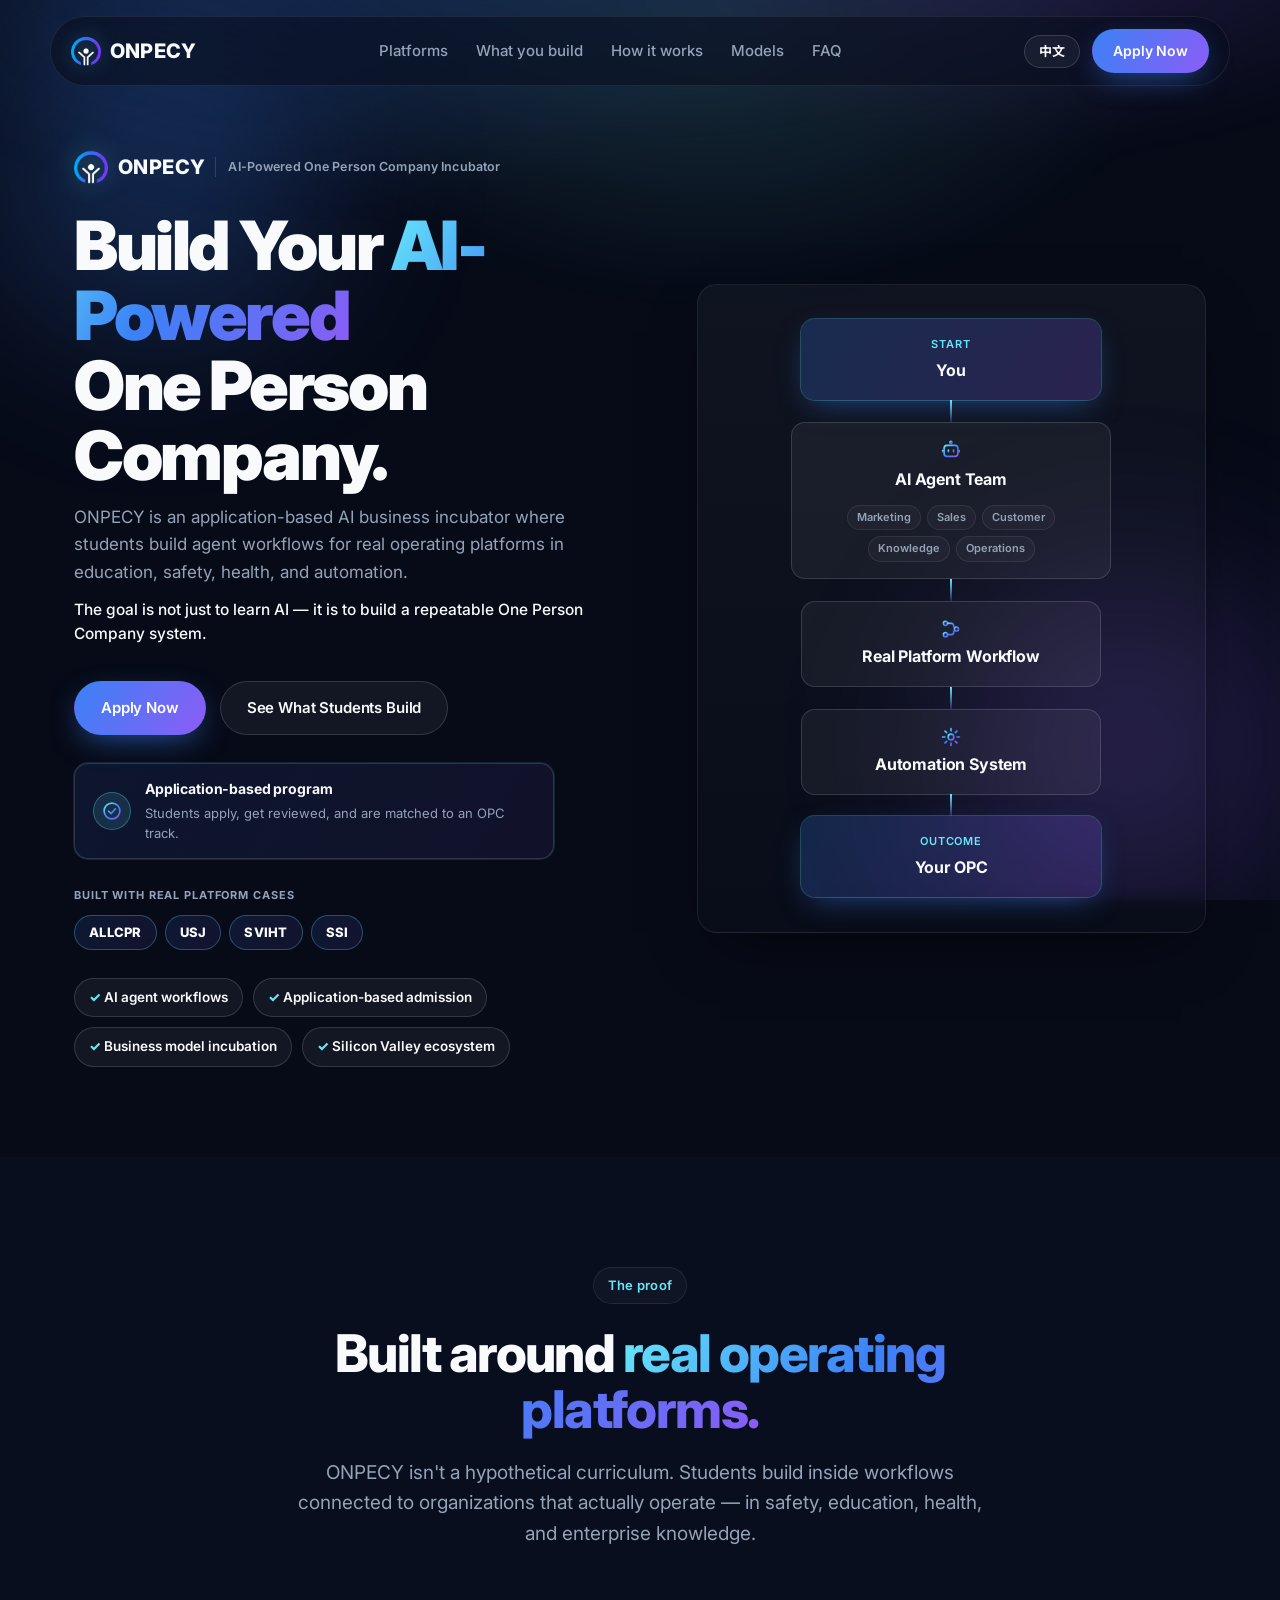
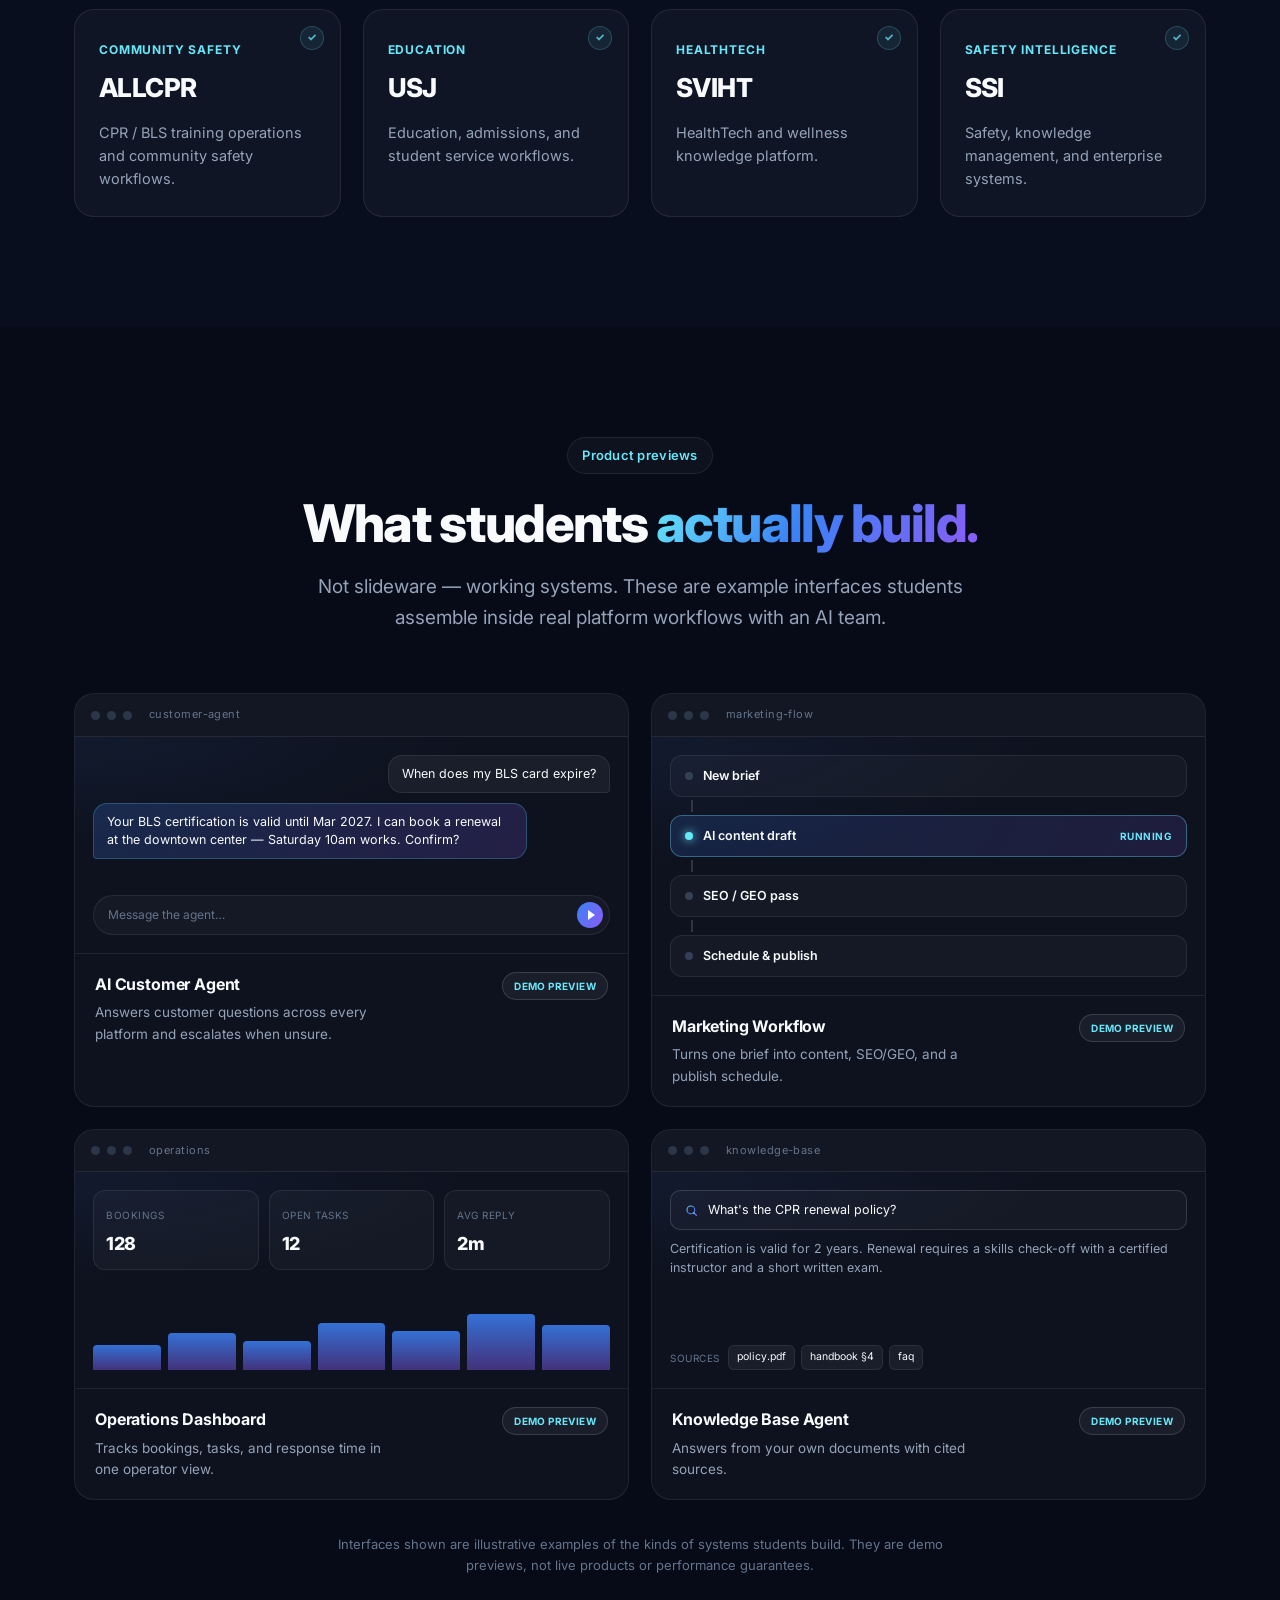
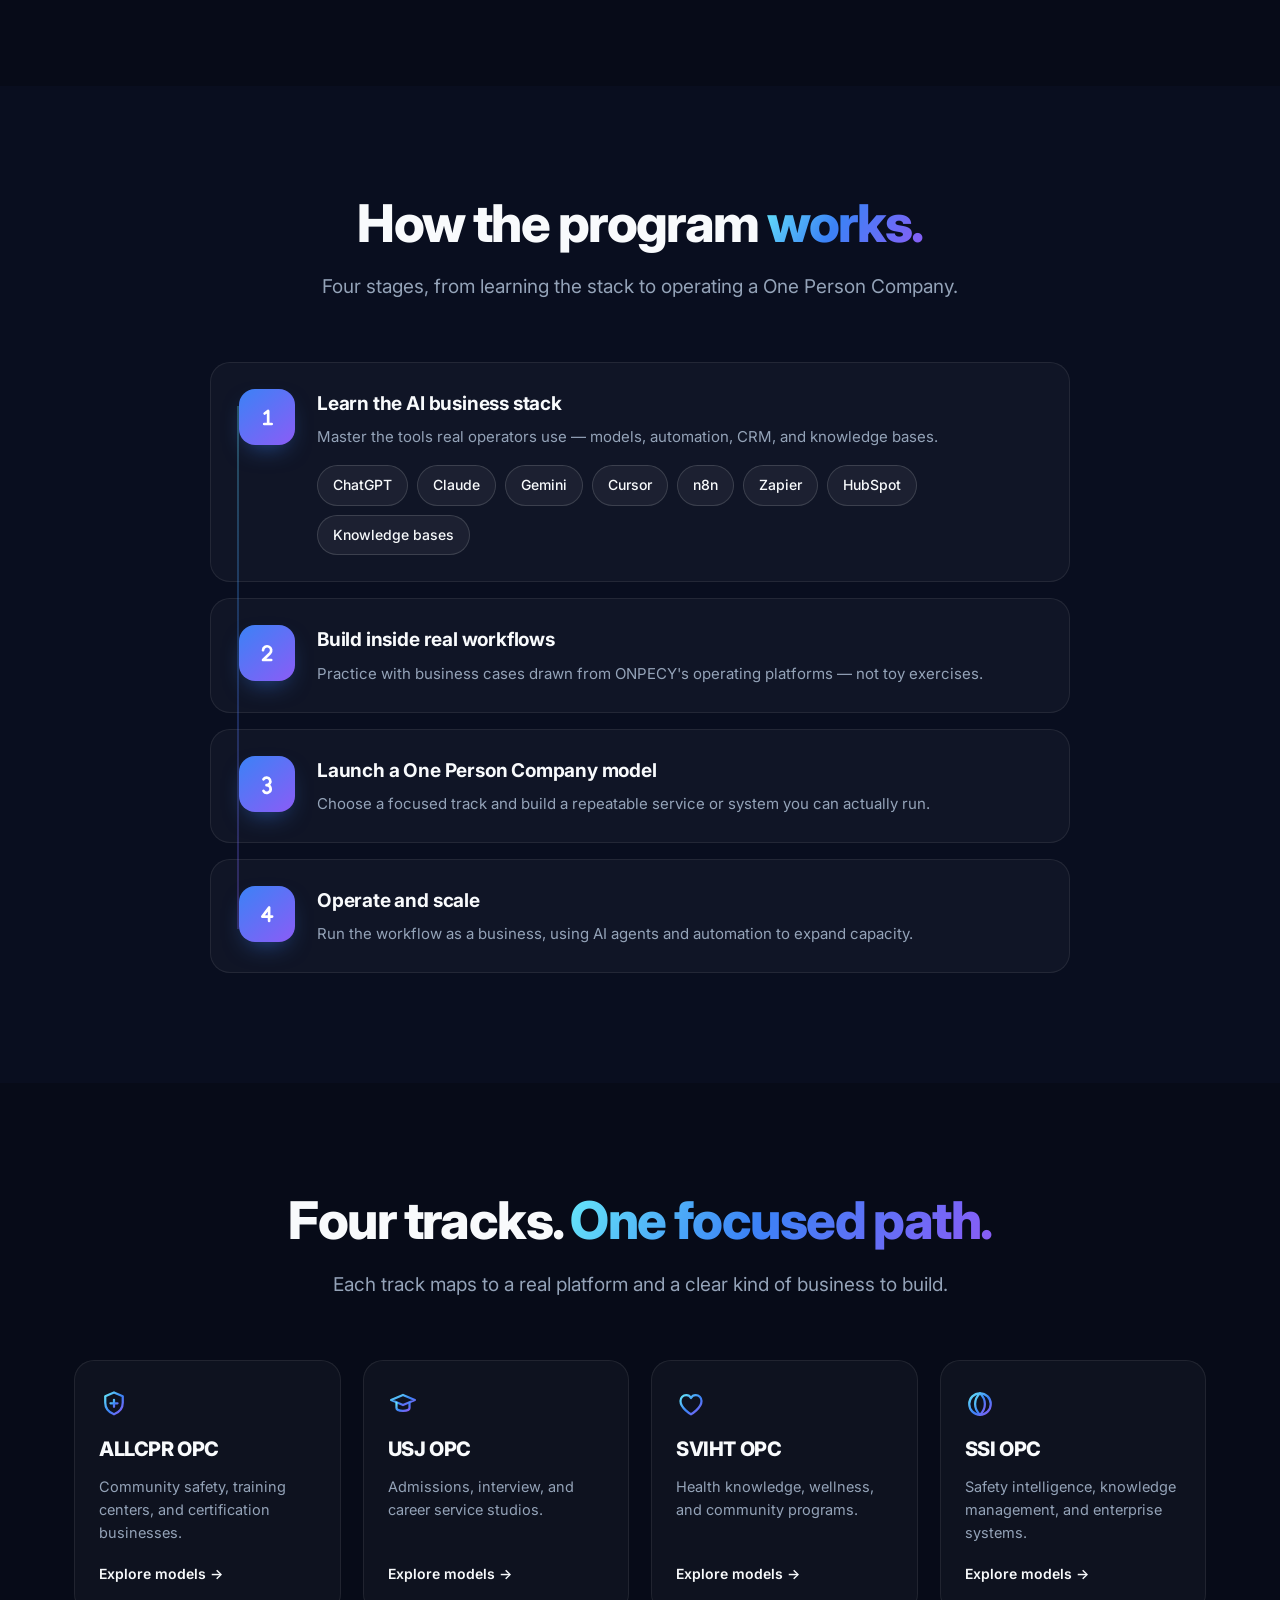
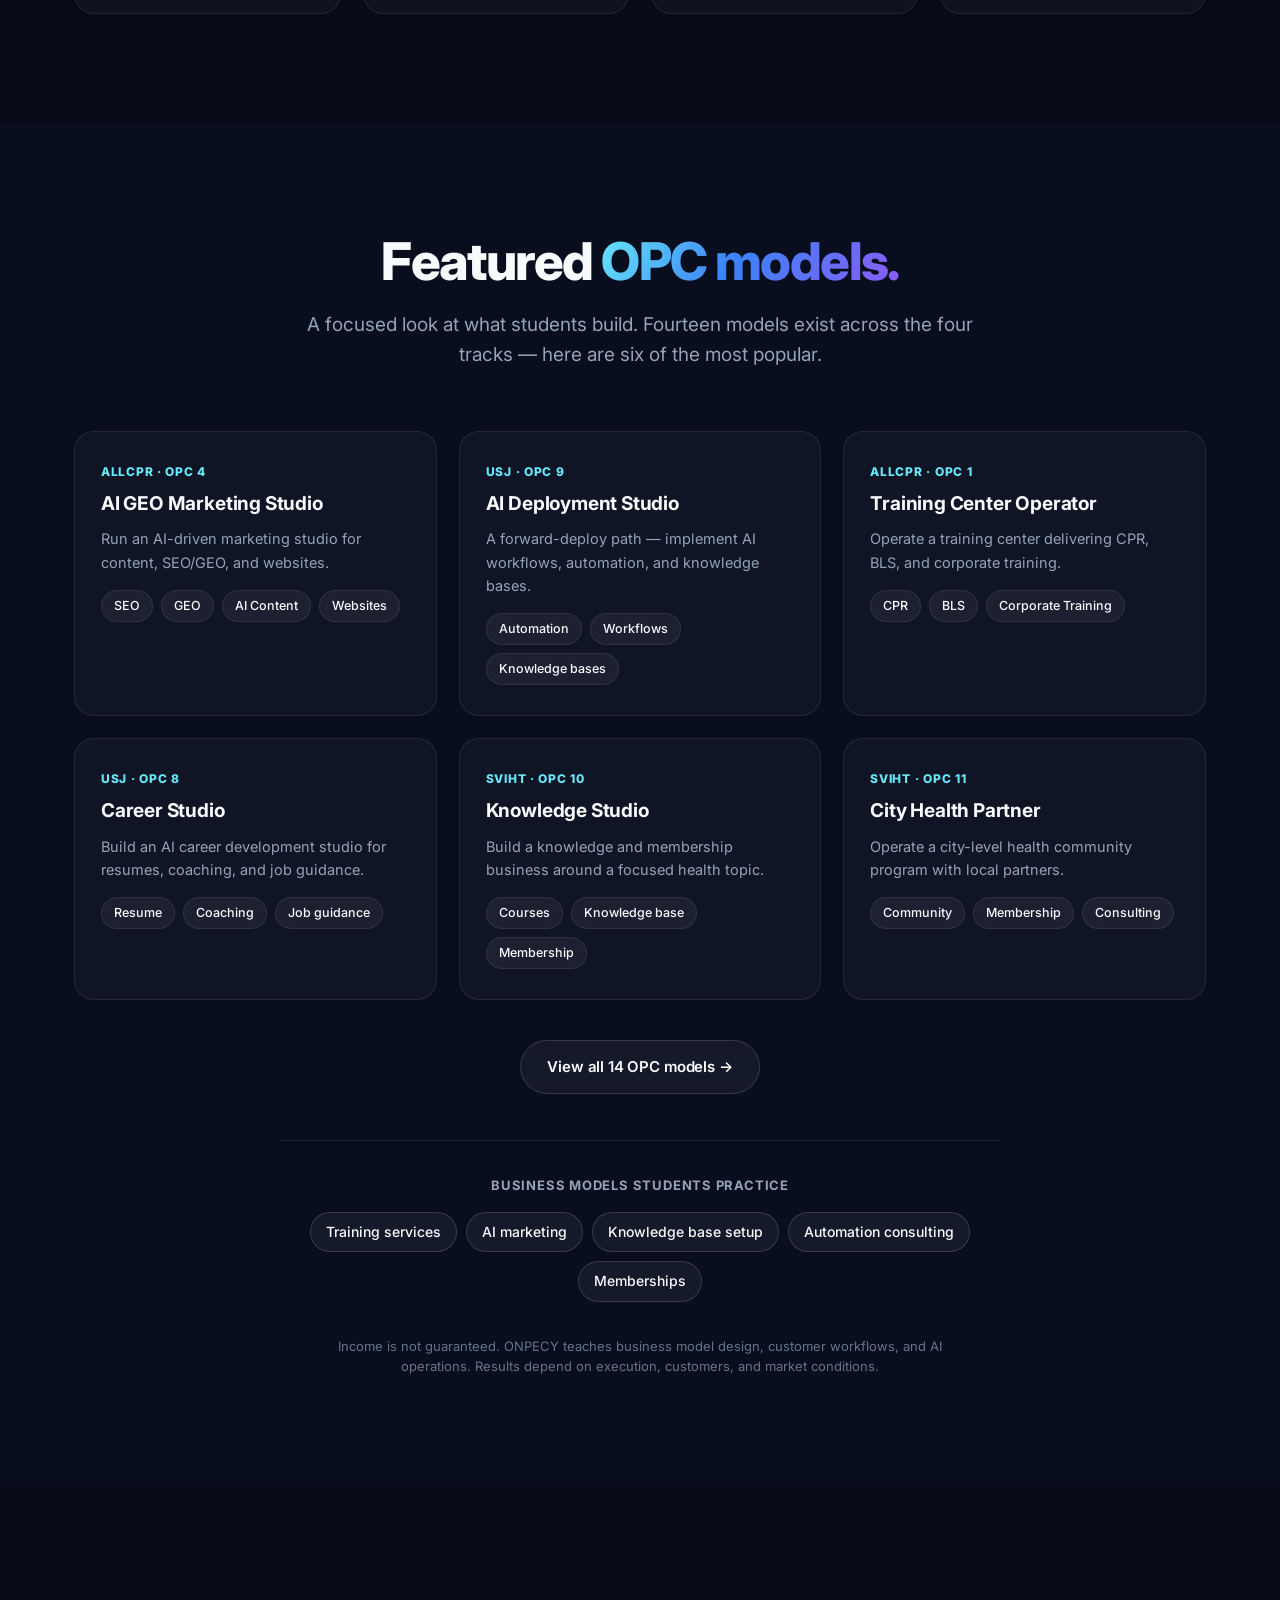
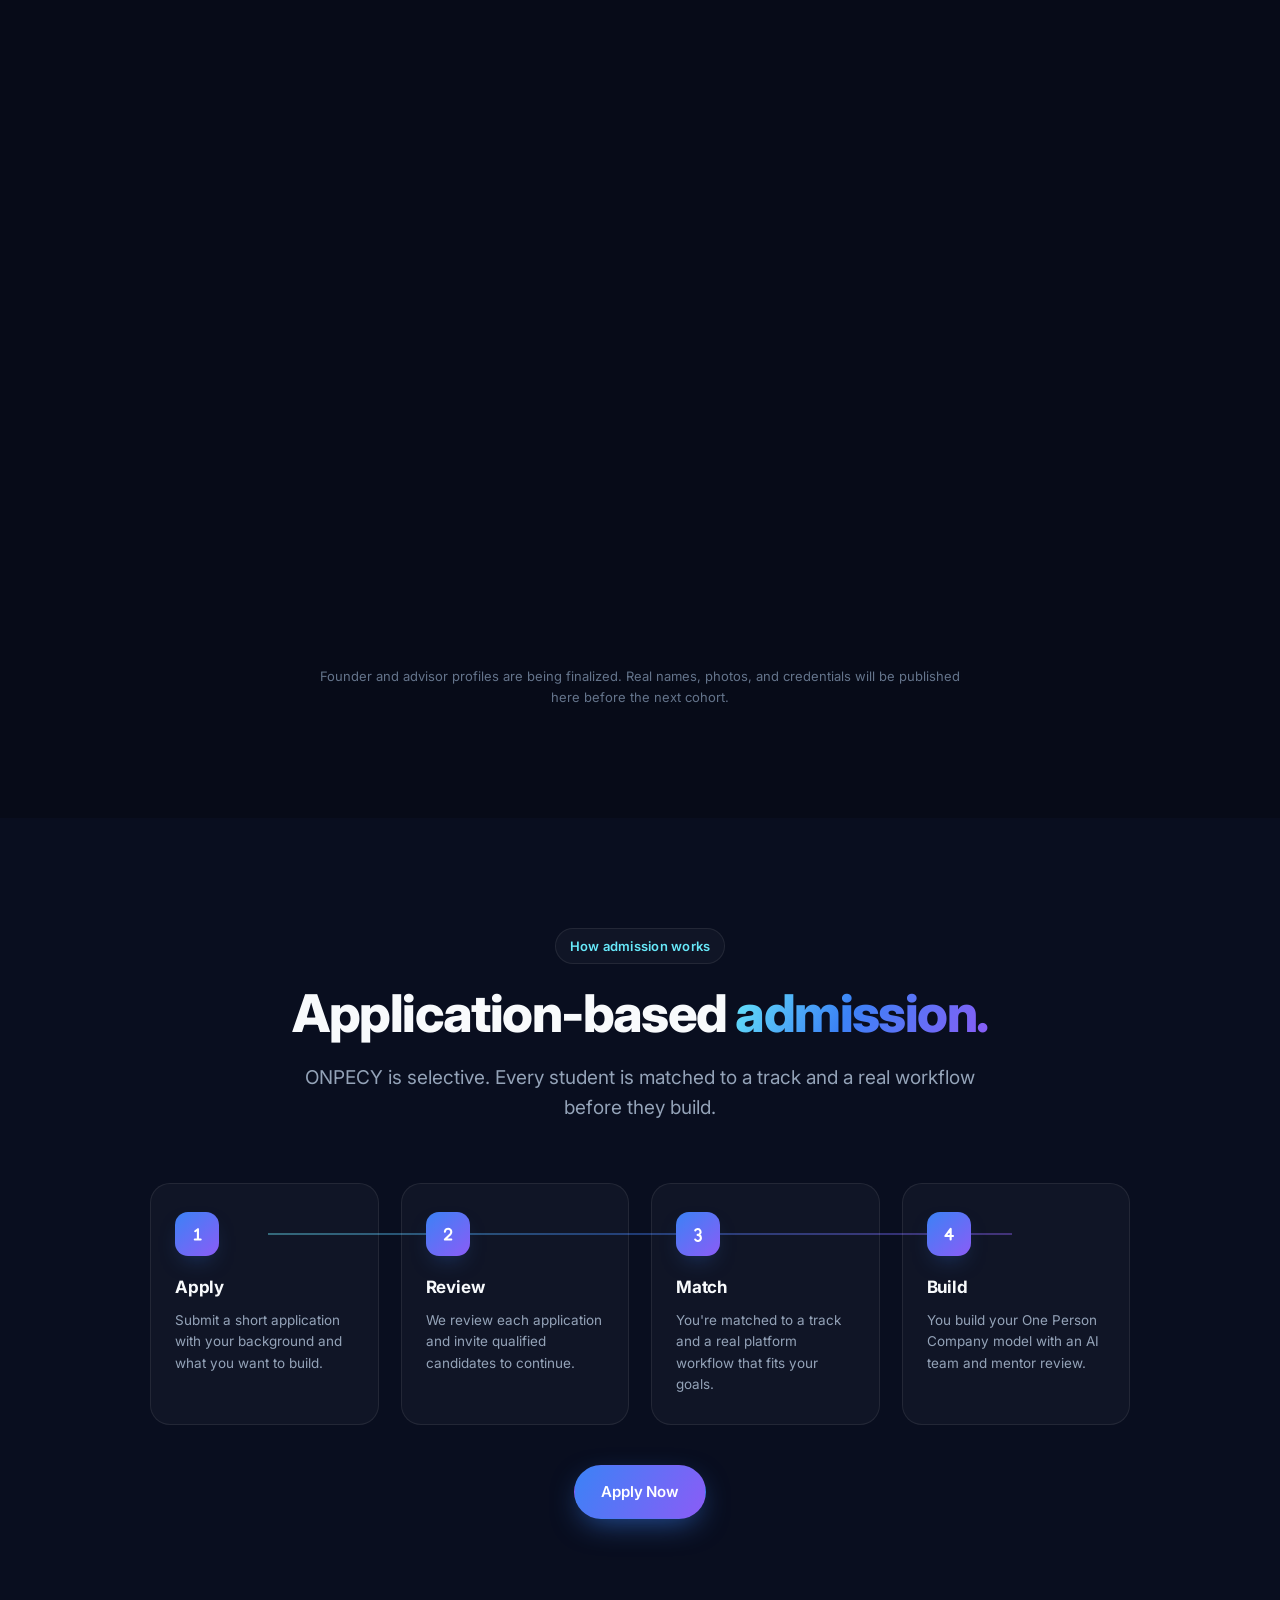
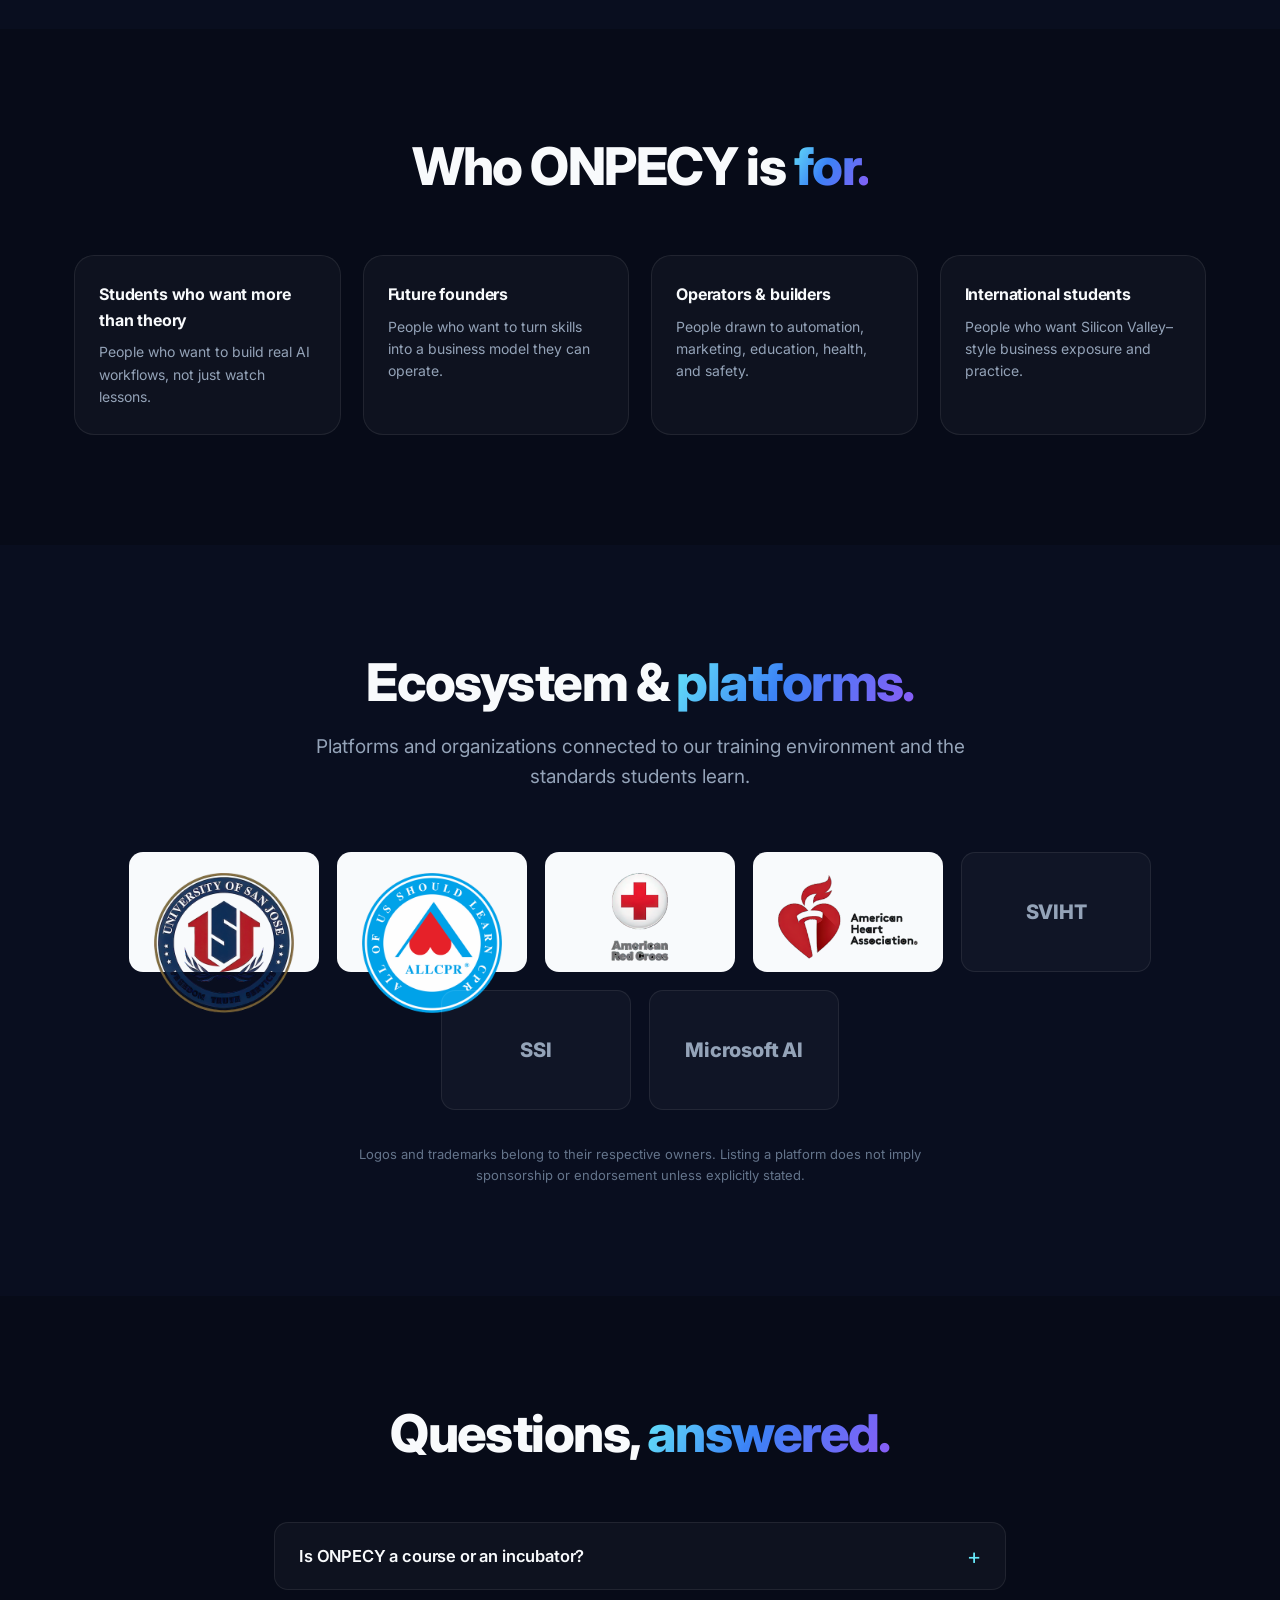
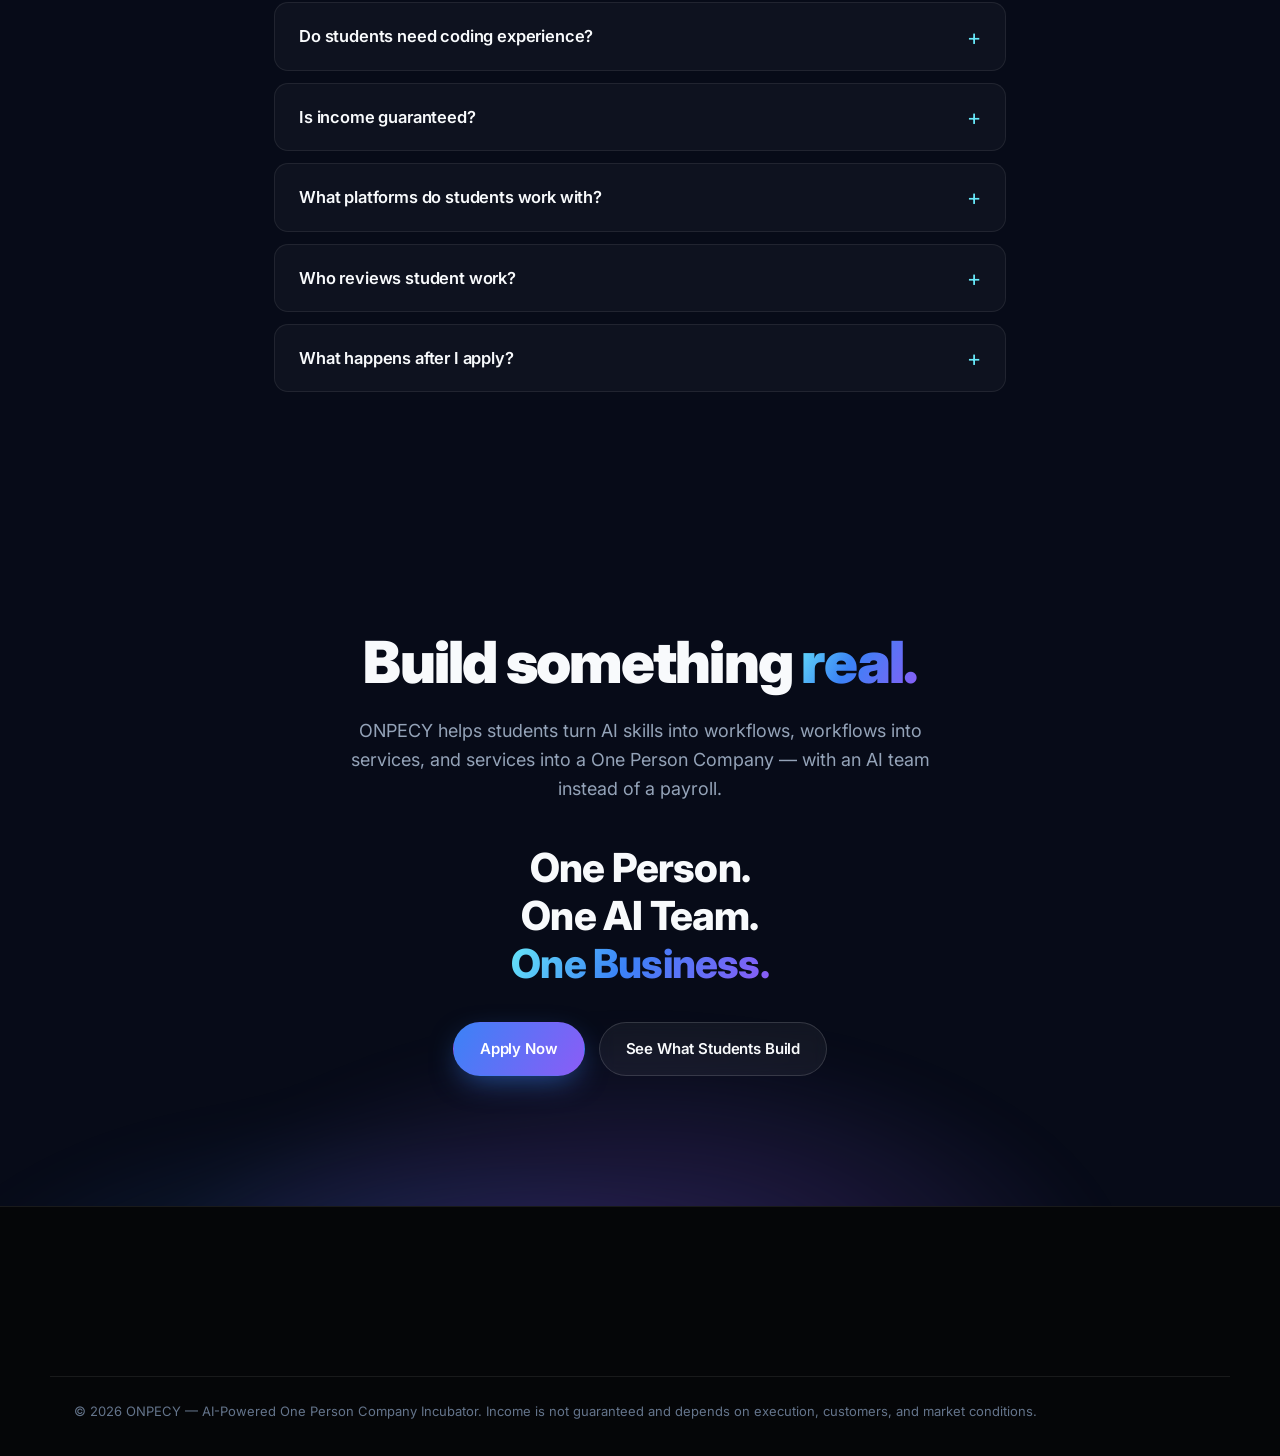
==== commit 41f0db73: "Translate product-mockup screen content (EN/中文) The "What students actually build" mockups had hardc" ====
--- a/index.html
+++ b/index.html
@@ -218,9 +218,9 @@
           <article class="mock reveal">
             <div class="mock__bar" aria-hidden="true"><span class="mock__dot"></span><span class="mock__dot"></span><span class="mock__dot"></span><span>customer-agent</span></div>
             <div class="mock__screen">
-              <div class="mk-bubble mk-bubble--user">When does my BLS card expire?</div>
-              <div class="mk-bubble mk-bubble--bot">Your BLS certification is valid until Mar 2027. I can book a renewal at the downtown center — Saturday 10am works. Confirm?</div>
-              <div class="mk-input"><span>Message the agent…</span><b aria-hidden="true"><i class="mk-send"></i></b></div>
+              <div class="mk-bubble mk-bubble--user" data-i18n="mock1_user">When does my BLS card expire?</div>
+              <div class="mk-bubble mk-bubble--bot" data-i18n="mock1_bot">Your BLS certification is valid until Mar 2027. I can book a renewal at the downtown center — Saturday 10am works. Confirm?</div>
+              <div class="mk-input"><span data-i18n="mock1_input">Message the agent…</span><b aria-hidden="true"><i class="mk-send"></i></b></div>
             </div>
             <div class="mock__foot">
               <div><div class="mock__name" data-i18n="mock1_name">AI Customer Agent</div><div class="mock__cap" data-i18n="mock1_cap">Answers customer questions across every platform and escalates when unsure.</div></div>
@@ -233,13 +233,13 @@
             <div class="mock__bar" aria-hidden="true"><span class="mock__dot"></span><span class="mock__dot"></span><span class="mock__dot"></span><span>marketing-flow</span></div>
             <div class="mock__screen">
               <div class="mk-wf">
-                <div class="mk-node"><i></i>New brief</div>
+                <div class="mk-node"><i></i><span data-i18n="mock2_n1">New brief</span></div>
                 <div class="mk-link"></div>
-                <div class="mk-node mk-node--on"><i></i>AI content draft <small data-i18n="mock_running">running</small></div>
+                <div class="mk-node mk-node--on"><i></i><span data-i18n="mock2_n2">AI content draft</span> <small data-i18n="mock_running">running</small></div>
                 <div class="mk-link"></div>
-                <div class="mk-node"><i></i>SEO / GEO pass</div>
+                <div class="mk-node"><i></i><span data-i18n="mock2_n3">SEO / GEO pass</span></div>
                 <div class="mk-link"></div>
-                <div class="mk-node"><i></i>Schedule &amp; publish</div>
+                <div class="mk-node"><i></i><span data-i18n="mock2_n4">Schedule &amp; publish</span></div>
               </div>
             </div>
             <div class="mock__foot">
@@ -271,9 +271,9 @@
           <article class="mock reveal">
             <div class="mock__bar" aria-hidden="true"><span class="mock__dot"></span><span class="mock__dot"></span><span class="mock__dot"></span><span>knowledge-base</span></div>
             <div class="mock__screen">
-              <div class="mk-search"><svg class="ico" aria-hidden="true"><use href="#ic-search" /></svg>What's the CPR renewal policy?</div>
-              <div class="mk-ans">Certification is valid for 2 years. Renewal requires a skills check-off with a certified instructor and a short written exam.</div>
-              <div class="mk-src"><span data-i18n="mock_src">Sources</span><span>policy.pdf</span><span>handbook §4</span><span>faq</span></div>
+              <div class="mk-search"><svg class="ico" aria-hidden="true"><use href="#ic-search" /></svg><span data-i18n="mock4_q">What's the CPR renewal policy?</span></div>
+              <div class="mk-ans" data-i18n="mock4_ans">Certification is valid for 2 years. Renewal requires a skills check-off with a certified instructor and a short written exam.</div>
+              <div class="mk-src"><span data-i18n="mock_src">Sources</span><span>policy.pdf</span><span data-i18n="mock4_src_handbook">handbook §4</span><span>faq</span></div>
             </div>
             <div class="mock__foot">
               <div><div class="mock__name" data-i18n="mock4_name">Knowledge Base Agent</div><div class="mock__cap" data-i18n="mock4_cap">Answers from your own documents with cited sources.</div></div>
@@ -615,7 +615,7 @@
     </div>
   </footer>
 
-  <script src="i18n.js?v=3"></script>
+  <script src="i18n.js?v=4"></script>
   <script src="app.js?v=4"></script>
 </body>
 </html>
